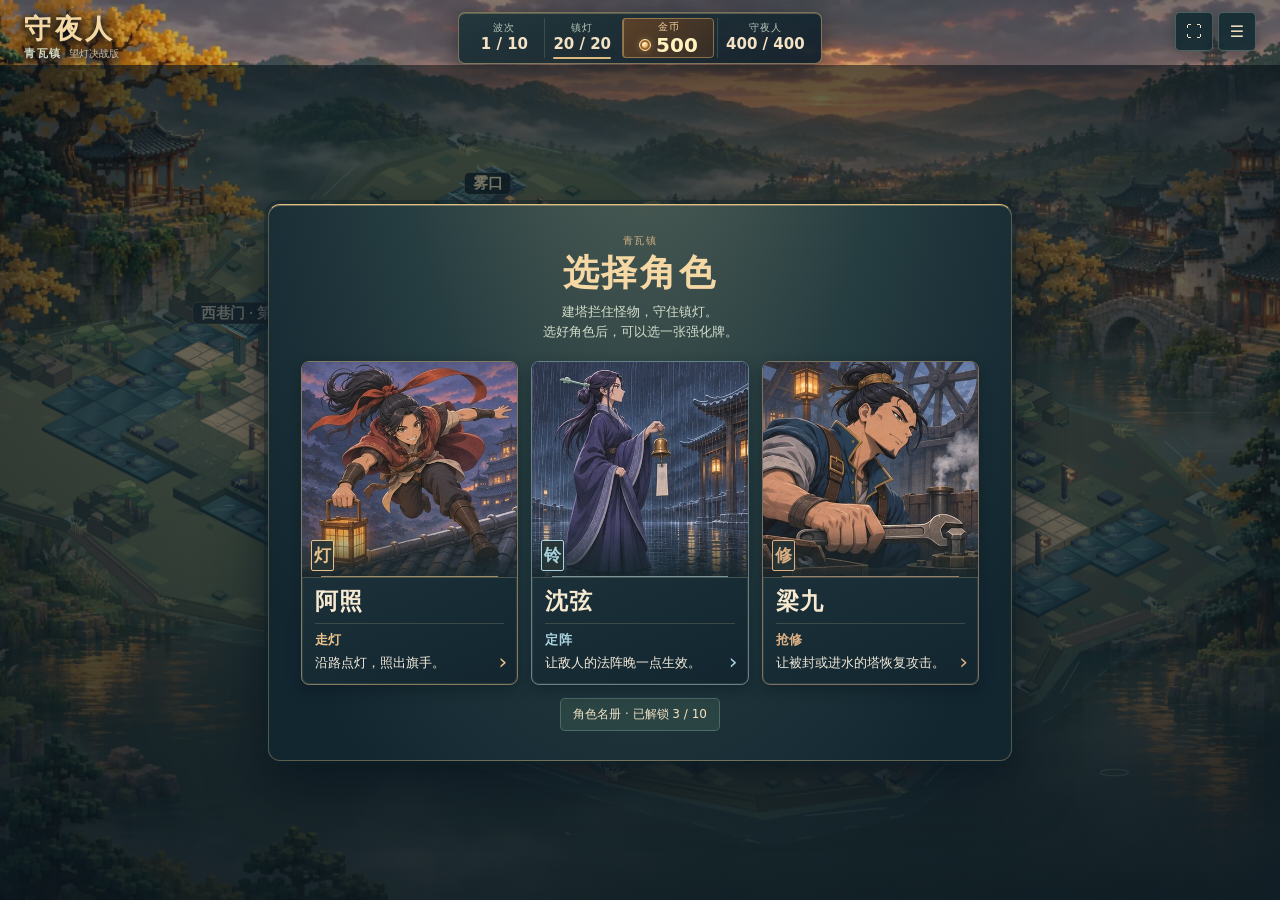
==== index.html @ 9efad3a4 "Deploy Nightwatch playtest" ====
<!doctype html>
<html lang="zh-CN">
<head>
<meta charset="utf-8"><meta name="viewport" content="width=device-width,initial-scale=1,viewport-fit=cover">
<meta name="theme-color" content="#142325"><title>守夜人 · 望灯决战版</title><link rel="icon" href="data:,">
  <script type="module" crossorigin src="./assets/index-DQEXg8jv.js"></script>
  <link rel="stylesheet" crossorigin href="./assets/index-DjN5eDvf.css">
</head>
<body>
<main>
<div class="layout">
  <div class="field">
    <div class="canvas-wrap">
      <canvas id="board" tabindex="0" aria-label="战场。点十字地基建塔，点塔升级，点道路调动守灯人。也可以用方向键选塔位，按回车打开。"></canvas>
      <div id="arena-frame" aria-hidden="true"></div>
    </div>
    <header class="hud">
      <div class="field-brand"><h1>守夜人</h1><div class="brand-line"><strong id="map-name">青瓦镇</strong><span id="build-version">望灯决战版</span></div></div>
      <section class="strip" aria-label="战斗状态">
        <div><span class="label">波次</span><strong id="wave">1 / 10</strong></div>
        <div class="lamp-gauge"><span class="label" title="怪物到达出口会损耗镇灯，镇灯熄灭就会失守。">镇灯</span><strong id="life"></strong></div>
        <div class="wallet"><span class="label">金币</span><span class="wallet-value"><i aria-hidden="true"></i><strong class="coin" id="gold"></strong></span></div>
        <div><span class="label" id="hero-name">守夜人</span><strong id="hero-hp"></strong></div>
      </section>
      <div class="playback">
        <button id="pause" type="button" aria-pressed="false" title="空格 · 暂停或继续">暂停</button>
        <button id="speed" type="button" aria-label="切换战斗速度">1×</button>
        <button id="fullscreen" type="button" aria-label="进入全屏" title="全屏">⛶</button>
        <button id="menu" type="button" popovertarget="game-menu" aria-label="游戏菜单" title="游戏菜单">☰</button>
      </div>
    </header>
    <div class="battle-notice">
      <div class="field-notices">
        <ul id="entrance-alert" aria-label="新入口及增援预告" hidden></ul>
        <div id="incoming" hidden></div>
        <p id="battle-aid-status" role="status" hidden></p>
      </div>
      <section id="boss-intent" aria-label="首领状态" hidden>
        <div class="boss-heading"><strong id="boss-name"></strong><span id="boss-hp"></span></div>
        <div class="boss-health-track"><progress id="boss-meter" max="100" value="100" aria-label="首领生命"></progress><span id="boss-gates" aria-hidden="true"></span></div>
        <strong id="boss-cast"></strong><progress id="boss-timer" max="100" value="100" aria-label="首领施法剩余时间" hidden></progress>
        <p id="boss-distance"></p><p id="boss-counter"></p><p id="boss-focus"></p><button id="boss-action" type="button" hidden></button>
      </section>
    </div>
    <section id="battle-incident" aria-labelledby="incident-title" hidden>
      <div class="incident-heading"><i id="incident-icon" aria-hidden="true"></i><strong id="incident-title" aria-live="polite"></strong><span id="incident-clock"></span></div>
      <progress id="incident-timer" max="100" value="100" aria-label="事件剩余时间"></progress>
      <p id="incident-note" aria-live="polite"></p>
      <div class="incident-actions" role="group" aria-label="事件选项">
        <button id="incident-primary" type="button"><strong></strong><small></small></button>
        <button id="incident-alternative" type="button" hidden><strong></strong><small></small></button>
        <button id="incident-third" type="button" hidden><strong></strong><small></small></button>
      </div>
    </section>
    <section id="field-support" aria-labelledby="field-support-title" hidden>
      <div class="incident-heading"><strong id="field-support-title">协防战令</strong><span id="support-clock"></span></div>
      <div class="incident-actions" id="support-choices" role="group" aria-label="调度协防援助"></div>
    </section>
    <section id="castle" aria-label="塔位指挥"></section>
    <div id="build-guide" class="guide-tip" hidden>
      <button type="button" data-action="guide-pad">点这里建塔</button><button type="button" class="guide-skip" data-action="skip-guide">跳过引导</button>
    </div>
    <button id="fixture-cue" type="button" data-action="fixture-cue" hidden></button>
    <p id="map-prompt" hidden></p><p id="chime" aria-live="polite" hidden></p>
    <div class="battle-dock" aria-label="战斗操作">
      <div class="dock-actions">
        <button id="zone" type="button" aria-label="切换战场视野" title="放大后可拖动地图">放大</button>
        <button id="brief-toggle" type="button" popovertarget="situation">战况</button>
        <button id="cancel-aim" type="button" hidden>取消</button>
      </div>
      <p id="radio" role="status" aria-live="polite"></p>
      <div class="dock-primary">
        <div id="starter"></div>
        <div class="command-bar" id="command-bar" hidden><div id="defense-pick" hidden></div><div id="battle-plan-choices" role="group" aria-label="本波战备"></div><button id="lane-brief" type="button" data-action="show-lane-pad" hidden></button><p id="opening-preview" hidden></p><button id="quick-order" type="button"></button></div>
        <div id="skill-guide" class="guide-tip" hidden>
          <p id="skill-guide-copy" role="status">点「提灯」，再点怪物脚下减速。</p><button type="button" class="guide-skip" data-action="skip-guide">跳过引导</button>
        </div>
        <div class="skills" id="skills" aria-label="主动技能"></div>
      </div>
    </div>
  </div>
  <aside id="phase-overlay" aria-labelledby="brief-title">
    <div class="phase-card">
      <p class="label" id="brief-label">出巡前</p>
      <h2 id="brief-title">选择角色</h2>
      <p id="phase-copy"></p>
      <p id="keeper-unlock" class="keeper-unlock" role="status" hidden></p>
      <section id="decisions"></section>
    </div>
  </aside>
</div>
<section id="situation" class="drawer" popover="auto" aria-labelledby="situation-title">
  <div class="drawer-heading"><h2 id="situation-title">战况</h2><button type="button" class="drawer-close" aria-label="关闭战况" popovertarget="situation" popovertargetaction="hide">×</button></div>
  <div class="situation-meta"><strong id="watch">一更</strong><span id="field-note"></span><span id="remaining"></span></div>
  <div id="wave-progress" hidden aria-label="本波出怪进度"><i></i></div>
  <section id="defense-board" aria-label="路线协防" hidden></section>
  <section id="map-mechanic" aria-label="地图机关提示" hidden><strong id="mechanic-title"></strong><span id="mechanic-detail"></span><button id="stone-order" type="button" hidden>守夜人净碑 <kbd>V</kbd></button></section>
  <section id="pressure" class="pressure" aria-label="阵眼" hidden>
    <div><strong id="pressure-title"></strong><small id="pressure-detail"></small><div class="pressure-meter" id="pressure-meter" hidden><i></i></div></div>
    <button id="rift-hero" type="button" title="F：派守夜人到阵眼"><span id="rift-order">守夜人破阵</span> <kbd>F</kbd></button>
    <button id="rift-focus" type="button" title="G：射程内的攻击塔集火阵眼">塔群集火 <kbd>G</kbd></button>
  </section>
  <section id="fixtures" aria-label="地图机关"></section>
  <div class="drawer-actions"><button id="hero-mode" type="button" aria-pressed="false">调动守夜人 <kbd>H</kbd></button><button id="retreat" type="button" title="J · 敌人离开镇灯附近后恢复生命">回镇灯 <kbd>J</kbd></button></div>
  <section class="war-plan" aria-label="守备计划">
    <div id="watch-steps" aria-label="五更进度"></div>
    <p id="brief-copy"></p><p id="map-brief" hidden></p><div id="forecast" aria-label="敌群构成"></div><p id="counter-note" hidden></p>
    <p id="opening-buff" hidden></p><p id="patrol" hidden></p><div id="patrol-options"></div><div id="keeper-plans"></div><div id="preparations"></div>
  </section>
  <details class="advisor-details"><summary>副官布防</summary><section id="advisor"></section></details>
</section>
<section id="game-menu" class="drawer" popover="auto" aria-labelledby="game-menu-title">
  <div class="drawer-heading"><h2 id="game-menu-title">守夜人</h2><button type="button" class="drawer-close" aria-label="关闭菜单" popovertarget="game-menu" popovertargetaction="hide">×</button></div>
  <div class="menu-actions">
    <button id="sound" type="button" aria-pressed="true">音效开</button><button id="help" type="button">操作手册</button><button id="report" type="button">守夜战报</button>
    <button type="button" data-action="roster">角色名册</button><button id="guide-menu" type="button" data-action="toggle-guide">跳过新手引导</button>
    <button id="retry" type="button">重开本波</button><button id="restart" type="button">重开整局</button>
  </div>
</section>
</main>
<dialog id="keeper-roster" aria-labelledby="keeper-roster-title">
  <form method="dialog"><button type="submit" class="drawer-close" aria-label="关闭名册">×</button></form>
  <h2 id="keeper-roster-title">角色名册</h2>
  <p id="keeper-progress"></p><button id="keeper-angle" type="button" aria-pressed="true">查看角色近照</button>
  <div id="keeper-list"></div>
</dialog>
<dialog id="opening-draw" aria-labelledby="draw-title">
  <div class="draw-shell">
    <canvas id="draw-particles" width="1" height="1" aria-hidden="true"></canvas>
    <h2 id="draw-title">选择开局强化</h2>
    <p id="draw-wallet" class="wallet-value" hidden><i aria-hidden="true"></i><span>金币</span><strong id="draw-gold"></strong></p>
    <p id="draw-copy"></p>
    <p id="draw-enrollment" class="keeper-unlock" role="status" hidden></p>
    <details id="draw-odds-details" hidden><summary>查看抽卡概率</summary><p id="draw-odds"></p></details>
    <div id="draw-stage">
      <div id="seal-stage">
        <button id="tear-pack" type="button" aria-label="向右拖动封条或点击拆开卡包">
          <canvas class="pack-canvas" width="568" height="328" aria-hidden="true"></canvas>
        </button>
      </div>
      <div class="draw-choices" id="draw-choices" hidden></div>
    </div>
    <div class="draw-actions">
      <button id="draw-open" class="primary" type="button">打开卡包</button>
      <button id="reward-guide-skip" class="guide-skip" type="button" hidden>跳过引导</button>
      <button id="draw-redraw" type="button" hidden>换一包</button>
      <button id="draw-skip" type="button">跳过强化</button>
      <label hidden><input id="draw-full-motion" type="checkbox">完整动画</label>
    </div>
  </div>
</dialog>
<dialog id="battle-report">
  <h2>守夜战报</h2>
  <div id="report-content"></div>
  <form method="dialog"><button class="primary">返回守备</button></form>
</dialog>
<dialog id="manual" aria-labelledby="manual-title">
  <h2 id="manual-title">怎么玩</h2>
  <p>建塔拦住怪物。怪物到达出口会损耗镇灯，镇灯熄灭就会失守。</p>
  <ol>
    <li>选一位守灯人，拆开卡包选一张强化。开局强化在本局生效，也可以跳过。</li>
    <li>点「布阵并开战」，用金币建好三座推荐塔并开始第 1 波。也可以点地图上的十字地基自己建塔，准备好再开战。</li>
    <li>塔楼会自动攻击。点已有塔可以升级，点道路可以调动守灯人。战斗中也可以点底部技能支援塔楼。</li>
  </ol>
  <details>
    <summary>键盘操作</summary>
    <p>按空格开战、暂停或继续。按 X 执行屏幕上的战斗指令。用 1、2 选战备，翻牌后用 1、2、3 选牌。</p>
    <p>Q 使用角色技能，W 提灯减速，E 召唤民兵，R 轰击一片区域。按 H 后点道路可调动守灯人，按 J 让角色回镇灯休整。放大后可拖动地图查看其他区域。</p>
  </details>
  <details>
    <summary>塔楼、机关和首领</summary>
    <ul>
      <li>箭楼和火铳炮楼能对空，符箓坛擅长对付重甲。点塔可以调整优先攻击的目标。三级塔可以选一种专精。更房可设置守卫集结点。点塔楼的「更多」可以出售或移塔。</li>
      <li>把箭楼和符箓坛建在一起可触发破甲箭，把炮楼和更房建在一起可触发火墙，炮楼搭配箭楼可触发穿云炮。</li>
      <li>每波默认有两枚灯令。在「战况」里使用灯令开机关。青瓦镇可用连灯照破照面傀的伪装，河湾可开闸改道或用排水轮退潮，槐祠可用净魂坛拆护魂碑或敲钟打断附近的首领。</li>
      <li>第 4、5 波在开战按钮上方点协防选项，地图会标出入口、路线和塔位。点「确认协防」后，第 5、6 波守住对应入口，第 7 波起可获得援助。机关旁出现短提示时，点提示即可使用。第 7 波起可在开战按钮上方选择自动战备。救侧路会拦一批地面怪。梦魇之主出现的波次也可以留招打断施法。槐祠第 15 波、青瓦镇第 15 和第 16 波可以预备角色侧防，侧门出现敌情时点指挥按钮或按 X。</li>
      <li>第 5 波起，阵眼会夺取镇灯、封住塔楼或召来援军。按 F 派守灯人过去，按 G 让射程内的塔集中攻击，也可以用灯火轰击。首领施法时，尽快集火，或先用提灯照住首领再施放能命中的角色技能。</li>
    </ul>
  </details>
  <form method="dialog"><button class="primary">返回守备</button></form>
</dialog>
</body>
</html>
---- assets/index-DjN5eDvf.css ----
*{box-sizing:border-box}:root{color-scheme:dark;--ink:#f3e3c4;--muted:#b8c8b8;--deep:#142528;--panel:#192e30;--line:#6176676b;--accent:#edc48a;--jade:#b6d4ad;--rose:#e98f7b;font-family:Microsoft YaHei,PingFang SC,system-ui,sans-serif;background:#142426;color:var(--ink)}body{margin:0;overflow:hidden;overscroll-behavior:none}main{--hud-pad:clamp(10px,2vw,24px);--safe-top:env(safe-area-inset-top,0px);--safe-bottom:env(safe-area-inset-bottom,0px);--safe-left:max(var(--hud-pad),env(safe-area-inset-left,0px));--safe-right:max(var(--hud-pad),env(safe-area-inset-right,0px));--hud-top:calc(var(--safe-top) + 12px);--dock-bottom:calc(var(--safe-bottom) + 12px);--camera-top:calc(var(--safe-top) + 102px);--camera-bottom:calc(var(--safe-bottom) + 109px);position:relative;height:100vh;height:100dvh;overflow:hidden;background:#14262e}h1,h2,h3,p{margin:0}h2{font-size:23px;line-height:1.2}h3{font-size:14px;line-height:1.2}.layout,.field,.canvas-wrap,#board{position:absolute;inset:0}#board{display:block;width:100%;height:100%;touch-action:none;cursor:crosshair}.layout[data-zoom]:not([data-aiming]) #board{cursor:grab}#arena-frame{position:absolute;inset:var(--camera-top) var(--safe-right) var(--camera-bottom) var(--safe-left);pointer-events:none}.hud{position:absolute;inset:var(--hud-top) var(--safe-right) auto var(--safe-left);z-index:3;display:grid;grid-template-columns:1fr auto 1fr;gap:14px;align-items:start;pointer-events:none}.field-brand{justify-self:start;align-self:center;text-shadow:0 2px 8px #080d14}.field-brand h1{font:700 27px/1 SimSun,serif;letter-spacing:.13em;color:#f5d8a4}.brand-line{display:flex;flex-wrap:wrap;align-items:baseline;gap:2px 7px;margin-top:3px}.field-brand{filter:drop-shadow(0 1px 4px #0b1724dd)}#map-name{display:block;color:#d4dbc6;font-size:11px;letter-spacing:.14em}#build-version{color:#cfbd9d;font-size:10px;white-space:nowrap}.strip{display:flex;padding:5px 8px;gap:3px;border:1px solid #c6ad7790;border-radius:7px;background:linear-gradient(165deg,#20363aee,#101f2cf0);box-shadow:0 5px 22px #09141780,inset 0 1px #d1bd7958}.lamp-gauge{position:relative}.lamp-gauge:after{content:"";position:absolute;inset:auto 11% -1px;height:2px;border-radius:2px;background:linear-gradient(90deg,#dbb97f 0 var(--wick,0%),#263c43 var(--wick,0%) 100%)}.lamp-gauge:has([data-low]):after{background:linear-gradient(90deg,#ec8b75 0 var(--wick,0%),#432d39 var(--wick,0%) 100%)}.strip>div{min-width:74px;text-align:center;padding:3px 8px}.strip>div+div{border-left:1px solid #6176676b}.strip strong{display:block;font-size:15px;font-variant-numeric:tabular-nums;white-space:nowrap}.coin{color:#f5cc88}.strip>.wallet{min-width:92px;border-radius:4px;border-left-color:#e3b96d75;background:linear-gradient(135deg,#5b4129,#352d26);box-shadow:inset 0 0 0 1px #f0c47d6d;padding:2px 8px}.wallet .label{color:#f4d59f;letter-spacing:.08em}.wallet-value{display:inline-flex;align-items:center;justify-content:center;gap:5px;color:#ffe1a0;font-variant-numeric:tabular-nums}.wallet-value>i{flex:none;display:block;width:12px;height:12px;border-radius:50%;border:1px solid #ffe8a3;background:radial-gradient(circle at 36% 34%,#ffebb9 0 18%,#d69b4a 52%,#9c5e2d);box-shadow:inset 0 0 0 2px #9b602b,0 0 7px #ffc7724f}.strip .wallet strong{font-size:20px;line-height:1.1;color:#fff2bd;letter-spacing:.01em}.label{display:block;color:var(--muted);font-size:10px;letter-spacing:.12em}.playback{display:flex;justify-self:end;gap:5px;pointer-events:auto}.playback button{min-width:38px;min-height:39px;background:#162c33ec;box-shadow:0 4px 14px #030b104a}#fullscreen,#menu{font-size:16px;line-height:1}.battle-notice{position:absolute;z-index:2;inset:var(--notice-top,calc(var(--hud-top) + 60px)) var(--safe-right) auto var(--safe-left);display:flex;flex-direction:row-reverse;justify-content:space-between;gap:9px;align-items:start;pointer-events:none}.field-notices{display:grid;justify-items:end;gap:5px;max-width:min(560px,60%)}#entrance-alert{list-style:none;display:grid;gap:3px;padding:0;margin:0;color:#ffedbd;text-align:right}#entrance-alert li{display:flex;align-items:center;gap:6px;max-width:100%;width:fit-content;justify-self:end;padding:4px 7px;border:1px solid #dfae7596;border-left:3px solid #ffcf87;border-radius:4px;background:#4c372ced;font:700 11px/1.3 system-ui;box-shadow:0 4px 12px #140e1c70}#entrance-alert li>span,#entrance-alert li>b{flex:none;white-space:nowrap}#entrance-alert li>span{color:#f1bc7b}#entrance-alert li>b{padding:2px 4px;border-radius:3px;background:#ffd697;color:#332018;font-variant-numeric:tabular-nums}#entrance-alert li[data-type=summon]{border-left-color:#f2a1aa;background:#4a303fec;color:#ffdae2}#entrance-alert li[data-type=summon]>span{color:#f3adb5}#entrance-alert li[data-type=summon]>b{color:#371e2c;background:#f7b9c6}#entrance-alert li[data-type=flag]{border-left-color:#a7dcd6;background:#233f47ed;color:#e2f5e9}#entrance-alert li[data-type=flag]>span{color:#a5d8cc}#entrance-alert li[data-type=flag]>b{background:#c2e8dc;color:#213738}#incoming{display:flex;align-items:center;gap:5px 10px;max-width:100%;padding:6px 9px;border:1px solid var(--line);border-radius:6px;background:#172c33e8;color:#e8ddc8;font-size:11px;text-shadow:0 1px 2px #0e1c22}#incoming>strong{white-space:nowrap;color:#f0ce93}#incoming.imminent{background:linear-gradient(90deg,#59432e,#303735)}:is(#battle-incident,#field-support){position:absolute;z-index:3;right:var(--safe-right);bottom:calc(var(--dock-bottom) + 60px);width:min(340px,calc(100% - var(--safe-left) - var(--safe-right)));pointer-events:auto;padding:8px 10px;border:1px solid #dbc49960;border-left:3px solid var(--incident-tint);border-radius:5px;background:linear-gradient(135deg,#292a34fa,#172c33fa);box-shadow:0 5px 18px #060e16aa;color:#fff3d9}#field-support{--incident-tint:var(--support-tint,#eac697);border-left-color:var(--incident-tint)}#field-support .incident-heading{grid-template-columns:1fr auto;margin-bottom:6px}#support-clock{font:700 12px system-ui;font-variant-numeric:tabular-nums}#field-support[data-urgent] #support-clock{color:#ffc6a5}#support-choices [data-id=field]:not(:disabled){background:#334842;border-color:#e2b982a6}.incident-heading{display:grid;grid-template-columns:auto 1fr auto;align-items:center;gap:7px;font-size:14px;color:var(--incident-tint)}#incident-icon{display:grid;place-items:center;width:24px;height:24px;border:1px solid currentColor;border-radius:4px;font:700 15px SimSun,serif;background:#0f1e2a}#battle-incident[data-state=urgent]{box-shadow:0 0 18px color-mix(in srgb,var(--incident-tint) 32%,transparent),0 5px 18px #060e16aa}#battle-incident[data-state=yield] #incident-clock{color:#f6e0c2}#battle-incident:is([data-state=resolved],[data-state=missed]){background:linear-gradient(135deg,#243b38,#132731);box-shadow:0 5px 18px #060e16aa,0 0 16px #a2e6b830}#battle-incident[data-state=missed]{background:linear-gradient(135deg,#4a312e,#20252b);box-shadow:0 5px 18px #060e16aa,0 0 14px #f5a98832}#battle-incident:is([data-state=resolved],[data-state=missed]) #incident-note{margin:6px 0 2px}@media(prefers-reduced-motion:no-preference){:is(#battle-incident,#field-support):not([hidden]){animation:incident-enter .22s ease-out}}@keyframes incident-enter{0%{opacity:0;transform:translateY(6px)}to{opacity:1;transform:none}}#incident-clock{font:700 11px system-ui;font-variant-numeric:tabular-nums;white-space:nowrap}#incident-timer{display:block;width:100%;height:3px;appearance:none;border:0;background:#485256;margin:5px 0}#incident-timer::-webkit-progress-bar{background:#485256}#incident-timer::-webkit-progress-value{background:var(--incident-tint)}#incident-timer::-moz-progress-bar{background:var(--incident-tint)}#incident-note{font-size:11px;line-height:1.36;margin-bottom:6px}.incident-actions{display:grid;grid-template-columns:repeat(var(--incident-choices,2),minmax(0,1fr));gap:5px}.incident-actions button{min-width:0;padding:5px 6px;min-height:40px;text-align:left;font-size:11px;border-color:#cfb78595;background:#253e44;color:#ffedc8}.incident-actions strong,.incident-actions small{display:block;line-height:1.26}.incident-actions small{margin-top:3px;color:#cee0da;font-size:10px}.incident-actions button:disabled{opacity:.6}@media(pointer:coarse){.incident-actions button{min-height:43px}}#map-prompt,#chime{position:absolute;pointer-events:none;z-index:4}#life[data-low]{color:#ff9d85}.arrival-lanes{display:flex;gap:4px 12px;flex-wrap:wrap}.arrival-lanes b{margin-right:2px;color:var(--lane-tint,#b8d3ae)}.layout[data-map=river] #map-name{color:#aee0de}.layout[data-map=shrine] #map-name{color:#f0bb9b}.layout[data-map=frost] #map-name{color:#c0e6f8}.layout[data-map=forge] #map-name{color:#f4b588}#boss-intent{--boss-tint:#ecab97;pointer-events:none;width:min(278px,100%);padding:7px 9px;border:1px solid #b58d7988;border-left:3px solid var(--boss-tint);border-radius:5px;background:linear-gradient(118deg,#30242aef,#202831ef);box-shadow:0 5px 15px #0a10196e;color:#fff2d7}.boss-heading{display:flex;justify-content:space-between;gap:4px;align-items:center;font-size:12px}#boss-hp{font-size:10px;color:#edd4c4;font-variant-numeric:tabular-nums}#boss-meter,#boss-timer{display:block;appearance:none;width:100%;height:4px;margin:4px 0 5px;border:0;border-radius:5px;overflow:hidden;background:#57404b}#boss-timer{height:3px;margin:3px 0 4px;background:#2e2734}#boss-timer::-webkit-progress-bar{background:#2e2734}#boss-timer::-webkit-progress-value{background:var(--boss-tint)}#boss-timer::-moz-progress-bar{background:var(--boss-tint)}.boss-health-track{position:relative}#boss-gates{position:absolute;inset:0;pointer-events:none}#boss-gates i{position:absolute;top:0;height:4px;width:2px;background:#f4dfb9d1;box-shadow:0 0 3px #201627}#boss-meter::-webkit-progress-bar{background:#57404b}#boss-meter::-webkit-progress-value{background:linear-gradient(90deg,#b47678,var(--boss-tint))}#boss-meter::-moz-progress-bar{background:var(--boss-tint)}#boss-cast{display:block;color:var(--boss-tint);font-size:11px}#boss-counter{font-size:11px;color:#f0dfca;line-height:1.38}#boss-distance{color:#ffbc9e;font-size:11px;font-weight:700}#boss-focus{color:#ffdba4;font-size:11px}#boss-cast:empty,#boss-counter:empty,#boss-distance:empty,#boss-focus:empty{display:none}#boss-intent[data-near-exit]{border-left-color:#ffb184}#boss-action{pointer-events:auto;width:100%;min-height:34px;margin-top:5px;padding:4px;border-color:#a883a6;background:#513c54;color:#fff2dc;font-size:11px}#boss-action:hover,#boss-action:focus-visible{border-color:#edc7ed;background:#68476b}#boss-intent[data-state=casting]{box-shadow:0 0 19px #ec8d9057}#map-brief{border-left:2px solid #638f7b;padding:5px 6px;background:#5076601f;color:#304b42;font-size:11px}#map-mechanic{display:grid;grid-template-columns:auto minmax(0,1fr) auto;gap:6px;align-items:center;padding:6px 9px;border-block:1px solid #d5a77860;background:#47372e;color:#f4ddae;font-size:11px}#map-mechanic[data-map=river]{background:#203e48;color:#bae6ef}#map-mechanic[data-map=shrine]{background:#343249;color:#d8caf6}#map-mechanic strong{font-size:12px;white-space:nowrap}.battle-dock{position:absolute;z-index:3;inset:auto var(--safe-right) var(--dock-bottom) var(--safe-left);display:grid;grid-template-columns:minmax(0,1fr) auto minmax(0,1fr);align-items:end;gap:9px;pointer-events:none}.dock-primary,.dock-actions{display:flex;justify-content:center;align-items:end;gap:6px}.dock-primary{grid-area:1/2;position:relative}.guide-tip{display:flex;align-items:center;justify-content:space-between;gap:8px;padding:3px 6px 3px 9px;background:#162e34f7;color:#ffe3a9;border:1px solid #d4b37c;border-radius:6px;box-shadow:0 5px 16px #071721ad;font-size:12px;line-height:1.35}.guide-tip p{margin:0}.guide-tip button,.draw-actions .guide-skip{min-height:36px;padding:3px 6px;white-space:nowrap}.guide-skip{font-size:11px;background:#263c3d;color:#dfe7d6}#build-guide{position:absolute;z-index:4;left:clamp(91px,var(--guide-x),calc(100% - 91px));transform:translate(-50%,calc(-100% - 10px))}#build-guide:after{content:"";position:absolute;top:100%;left:calc(50% + var(--guide-x) - clamp(91px,var(--guide-x),calc(100vw - 91px)));border:7px solid transparent;border-bottom:0;border-top-color:#d4b37c;transform:translate(-50%);pointer-events:none}#build-guide [data-action=guide-pad]{color:#283131;background:#f4d399;font-weight:700}#fixture-cue{position:absolute;z-index:4;left:clamp(96px,var(--cue-x),calc(100% - 96px));transform:translate(-50%,calc(-100% - 9px));max-width:190px;min-height:34px;padding:4px 10px;white-space:nowrap;color:#302a21;background:#f3d69c;border-color:#fff0c6;box-shadow:0 3px #785f45,0 5px 14px #101c28be;font-weight:760;font-size:12px}#fixture-cue:is([data-anchor=sluice],[data-anchor=pump]){color:#143638;background:#a8ddce;border-color:#e1ffe8}#fixture-cue:after{content:"";position:absolute;top:100%;left:calc(50% + var(--cue-x) - clamp(96px,var(--cue-x),calc(100vw - 96px)));border:7px solid transparent;border-bottom:0;border-top-color:inherit;transform:translate(-50%);pointer-events:none}@media(pointer:coarse){#fixture-cue{min-height:43px}}#skill-guide{position:absolute;inset:auto 0 calc(100% + 7px);pointer-events:auto}#skill-guide .guide-skip{width:auto;flex:none}.tower-guide{box-shadow:none}[data-guide-target]{outline:2px solid #ffd891;outline-offset:2px}#draw-choices[data-guide-target]{outline-offset:5px;border-radius:6px}@media(pointer:coarse){.guide-tip button{min-height:42px}}@media(max-width:760px){#skill-guide{position:static;width:100%}}.dock-actions{grid-area:1/3;justify-self:end}.dock-primary button,.dock-actions button{pointer-events:auto}#quick-order,#starter button{min-height:49px;padding:7px 15px;font-weight:750;white-space:nowrap;background:linear-gradient(#efd39d,#d9b276);color:#33271b;border-color:#ecd4a4;box-shadow:0 3px #775638,0 5px 14px #071421a6}#quick-order.primary:hover:not(:disabled){background:#f5d49e;border-color:#ffebc2}#quick-order[data-urgent]{background:#ffbc89;color:#481f17;border-color:#ffe0b3;box-shadow:0 4px #a75c38,0 9px 22px #030e19bc}#starter:empty,#preparations:empty{display:none}#starter button{background:#244442;color:#f2ddad;border-color:#9aaf91;box-shadow:0 4px #132a2d,0 9px 22px #030e19bc}#starter small{font-size:10px}#side-prep{display:grid;grid-template-columns:repeat(2,minmax(0,1fr));gap:5px;width:min(308px,calc(100vw - 20px))}#side-prep button{white-space:normal;text-align:left;min-height:52px;padding:5px 8px;background:#172f36ed;border-color:#53736f}#side-prep button[aria-pressed=true]{background:#294944;border-color:#e1c689}#side-prep strong,#side-prep small{display:block}#side-prep small{line-height:1.3;color:#d2ddcc;margin-top:2px}.layout[data-phase=planning]:has(#side-prep) #quick-order{width:100%}#battle-plan-choices{display:grid;grid-template-columns:repeat(2,minmax(0,1fr));gap:6px;margin:0 0 7px;width:min(320px,calc(100vw - 20px));text-align:left}#battle-plan-choices:empty{display:none}#defense-pick{width:min(432px,calc(100vw - 18px));padding:7px;margin-bottom:5px;color:#f4deae;background:#172f36ef;border:1px solid #8b896a;border-radius:6px;font-size:12px}#defense-pick-copy span{margin-left:4px;color:#bed1c5;font-size:10px}.defense-when{color:#d4e0d4;font-size:11px;margin:3px 0 6px}.defense-options{display:grid;grid-template-columns:repeat(2,minmax(0,1fr));gap:5px}.defense-options button{min-height:52px;min-width:0;padding:4px 6px;white-space:normal;text-align:left;background:#26423f;border-color:#879781}.defense-options strong,.defense-options small{display:block;line-height:1.32}.defense-options small{color:#d8e4d4;font-size:10px;margin-top:2px}#command-bar:has(#defense-pick:not([hidden])) #quick-order{width:100%}.defense-options button[aria-pressed=true]{background:#385754;border-color:#ffe0a1;box-shadow:inset 0 0 0 1px #ffe0a17a}.defense-actions{display:flex;align-items:center;flex-wrap:wrap;gap:5px;margin-top:5px}.defense-actions button{flex:1 0 auto;min-height:33px;padding:3px 7px;font-size:11px;white-space:nowrap}.defense-actions button[data-action=defense]{color:#13262a;background:#edd399;border-color:#eddaa9}.defense-actions button[data-action=defense-pad],#defense-pick>button[data-action=defense-pad]{color:var(--route-ink);border-color:var(--route-ink);min-height:33px;margin:3px 3px 0 0}@media(max-width:760px){.dock-primary #defense-pick button[data-action=defense-pad],.dock-primary #defense-pick .defense-actions button{width:auto;min-height:42px}}#lane-brief,#opening-preview{margin:0 0 5px;padding:3px 7px;color:#e4edca;background:#163338e6;border-left:2px solid #a0d1bd;border-radius:3px;font-size:11px;line-height:1.4}#lane-brief{display:block;width:100%;min-height:34px;text-align:left;font-weight:600;border-top-color:#426362;border-right-color:#426362;border-bottom-color:#426362}#lane-brief:disabled{opacity:.8}#battle-aid-status{margin:2px 0 0;padding:4px 8px;border:1px solid #8cc1a5a3;border-radius:4px;background:#132e32f2;color:#dbf2d8;font-size:11px;font-weight:700;justify-self:end}#battle-plan-choices button{padding:6px 9px;min-height:47px;white-space:normal;text-align:left;color:#f1e7cf;background:#172f36ed;border-color:#53736f}#battle-plan-choices button[aria-pressed=true]{background:#274843;border-color:#d4c28c;box-shadow:inset 0 0 0 1px #bfb17b45}#battle-plan-choices button:disabled{opacity:.55}#battle-plan-choices strong,#battle-plan-choices small{display:block}#battle-plan-choices small{font-size:10px;line-height:1.28;margin-top:2px;color:#d2ddcc}.layout[data-phase=planning] #command-bar:has(#battle-plan-choices:not(:empty)) #quick-order{width:100%}.dock-actions button{min-height:42px;min-width:53px;background:#152c32ec}#brief-toggle[data-threat]{border-color:#f1b580;color:#ffe2ad;box-shadow:0 0 13px #ad724f9c}#cancel-aim{background:#523b30;border-color:#d6a475}.tower-head h3{flex:1}.tower-head [data-action=tower-more]{font-size:11px}.layout[data-aiming] #castle{display:none}#map-mechanic span{line-height:1.35}#map-mechanic button{min-height:33px}#boss-intent[data-state=ward] #boss-meter::-webkit-progress-value{background:linear-gradient(90deg,#648683,#b3dcca)}#opening-buff{padding:5px 7px;background:#bb955c23;border-left:2px solid #a18552;color:#f5dba4;font-size:11px}#fixtures{display:grid;grid-template-columns:auto repeat(3,minmax(0,1fr));gap:4px;padding:5px 7px;border-bottom:1px solid var(--line)}#fixtures:empty,#patrol-options:empty{display:none}.pressure{display:grid;grid-template-columns:minmax(0,1fr) auto auto;align-items:center;gap:6px;padding:7px 8px;border-top:1px solid #8e7962;background:#233d3c}.pressure[data-state=active]{background:linear-gradient(90deg,#593c42,#393437);border-top-color:#ca8b7e}.pressure strong,.pressure small{display:block}.pressure strong{font-size:13px;color:#ffe0a8}.pressure small{font-size:11px;color:#e6cbb5;line-height:1.32;margin-top:2px}.pressure-meter{height:3px;margin-top:4px;background:#382d33;border-radius:3px;overflow:hidden}.pressure-meter i{display:block;width:var(--rift-hp);height:100%;background:#e5ab7b}.report-rifts{display:block;color:var(--jade);font-size:10px}.fixture-count{display:grid;place-content:center;padding:0 6px;color:var(--muted);font-size:11px;text-align:center}.fixture-count b{color:var(--accent);font-size:15px}#fixtures button{display:grid;align-content:center;gap:1px;min-height:41px;padding:3px 2px}#fixtures button small{color:#bed3c1;font-size:10px}.objective-choices{display:grid;grid-auto-columns:minmax(0,1fr);grid-auto-flow:column;gap:4px;margin-top:5px}.objective-choices button{font-size:11px;padding:4px 2px}.objective-choices button:hover,.objective-choices button[aria-pressed=true]{background:#425648;color:#fff2cf;border-color:#425648}#map-prompt{bottom:var(--camera-bottom);left:50%;transform:translate(-50%);width:max-content;max-width:90%;background:#172c33ef;padding:5px 10px;border:1px solid #9c85596e;border-radius:6px;color:#ffdea1;font-size:12px;text-align:center}#map-prompt[data-opening]{background:#162b34ee;color:#ffdfa6;border-color:#ccb18580;box-shadow:0 4px 18px #0d1825ba}#chime{top:25%;left:50%;transform:translate(-50%);padding:7px 15px;color:#f7ddaf;font:700 clamp(17px,3vw,29px) SimSun,serif;text-shadow:0 2px 8px #12272b;background:#192b31c9;border:1px solid #c9ae6999;white-space:nowrap}#phase-overlay{position:absolute;z-index:4;inset:calc(var(--hud-top) + 53px) 0 0;display:grid;place-items:center;padding:15px;background:radial-gradient(ellipse at 50% 52%,#101c22b3,#0c18225c 74%,transparent)}.phase-card{width:min(595px,100%);max-height:100%;overflow:auto;padding:clamp(16px,4vw,30px);border:1px solid #d1ac735d;border-top-color:#e1bd7e;border-radius:9px;background:linear-gradient(146deg,#1d363bfa,#112431fa);color:#f6e4bf;box-shadow:0 1px #daca9740 inset,0 16px 70px #081115bf;text-align:center}.phase-card .label{color:#d5b486;margin-bottom:6px}.phase-card h2{color:#f5d8a4;font:700 clamp(24px,4vw,36px)/1.1 SimSun,serif;letter-spacing:.07em}#phase-copy{max-width:29em;margin:9px auto 16px;font-size:13px;line-height:1.55;color:#d3decb}[data-phase=squad] #phase-copy{white-space:pre-line}#decisions{display:grid;gap:8px}[data-phase=squad] #phase-overlay{background:radial-gradient(ellipse at 50% 54%,#101c2245,#08131aaf),linear-gradient(0deg,#07182163,transparent 60%)}[data-phase=squad] .phase-card{width:min(744px,100%);padding:clamp(14px,3.5vw,29px);border-radius:12px;background:radial-gradient(ellipse at 50% -35%,#566459,#253c40 49%,#122630 89%);box-shadow:0 0 0 4px #0d212967,0 20px 58px #07121ccd,inset 0 1px #efd79c5e}.squad-choices{display:grid;grid-template-columns:repeat(3,minmax(0,1fr));gap:clamp(7px,1.4vw,13px);padding:3px}.squad-choice,.draw-shell{--squad-ink:#dfbe88}.squad-choice[data-id=archers],#opening-draw[data-squad=archers] .draw-shell{--squad-ink:#b3dbe0}.squad-choice[data-id=runes],#opening-draw[data-squad=runes] .draw-shell{--squad-ink:#bee2a6}.squad-choice[data-id=mixed],#opening-draw[data-squad=mixed] .draw-shell{--squad-ink:#f6c18b}.squad-choice{display:grid;grid-template-rows:auto 1fr;position:relative;overflow:hidden;text-align:left;padding:0;border:1px solid color-mix(in srgb,var(--squad-ink) 48%,#26363c);border-radius:8px;background:linear-gradient(156deg,#233b43,#132630);color:#f7ead1;box-shadow:inset 0 0 0 1px #c9cc951e,0 5px 14px #07141b67;transition:transform .24s cubic-bezier(.2,.75,.24,1),border-color .24s,box-shadow .24s}.squad-choice:is(:hover,:focus-visible){transform:translateY(-3px);background:linear-gradient(156deg,#304c50,#172d38);border-color:var(--squad-ink);box-shadow:0 8px 18px #0a161e9a,0 0 15px color-mix(in srgb,var(--squad-ink) 30%,transparent)}.squad-choice:active:not(:disabled){transform:translateY(0) scale(.985)}.squad-art{display:block;position:relative;overflow:hidden;aspect-ratio:2.14;border-bottom:1px solid #d9cd913d}.squad-art img{display:block;width:100%;height:100%;object-fit:cover;object-position:50% 56%;transition:transform .4s cubic-bezier(.2,.75,.24,1)}.squad-choice:is(:hover,:focus-visible) img{transform:scale(1.07)}.squad-art b{position:absolute;bottom:6px;left:9px;display:grid;place-items:center;width:28px;height:29px;border-radius:4px;color:var(--squad-ink);border:1px solid currentColor;background:#142731e8;font:700 17px SimSun,serif}.squad-info{display:grid;gap:5px;align-content:start;padding:10px 13px 12px}.squad-info strong{font:700 clamp(17px,2.6vw,23px)/1.2 SimSun,serif;letter-spacing:.04em}.squad-role{font-size:11px;color:var(--squad-ink)}.squad-perks{display:grid;gap:3px;margin-top:3px;padding-top:7px;border-top:1px solid #e0d5a62e;color:#e7e7d6;font-size:12px}.squad-arrow{position:absolute;bottom:11px;right:10px;color:var(--squad-ink);font:22px/1 system-ui}.keeper-art{aspect-ratio:.94;background:#172b36}.keeper-art:after{content:"";position:absolute;inset:0;background:linear-gradient(0deg,#142834ee,transparent 31%);pointer-events:none}.keeper-art b{z-index:1}.keeper-slice{display:block;position:absolute;inset:0 0 auto;width:100%;aspect-ratio:1;overflow:hidden;transition:transform .36s ease-out;transform-origin:50% 30%}.keeper-atlas{position:absolute;left:calc(var(--col)*-100%);top:calc(var(--row)*-100%);width:500%;height:200%;background:var(--keepers-ink) 0 0/100% 100% no-repeat}.keeper-card .keeper-art b{width:23px;height:31px;border-radius:2px;background:#263435ed}.keeper-plans{margin:8px 0;padding:8px 9px;border:1px solid #8d92744c;background:#162a31}.keeper-plans summary{color:#e3cda0;font-size:13px;cursor:pointer}.keeper-plans p{margin:6px 0;font-size:12px}.keeper-plans .objective-choices{display:grid;grid-template-columns:1fr 1fr;gap:5px}.keeper-plans button{display:grid;text-align:left;white-space:normal;gap:3px}.keeper-plans small{font-size:11px;line-height:1.35}.keeper-atlas[data-portrait=action]{background-image:var(--keepers-action)}#keeper-angle{display:block;margin:1px 0 13px;padding:5px 10px;border-radius:3px;color:#f6e3b8}#forecast [data-threat=air]{color:#b9def6;border-color:#7bb1d184}#forecast [data-threat=armor]{color:#efd1a2;border-color:#c69f6e84}#forecast [data-threat=boss]{color:#f2b1ba;border-color:#d38c9d84}.tower-neighbor{font-size:11px;margin:4px 0 9px;color:#c5d5c4}button.keeper-card:is(:hover,:focus-visible) .keeper-slice{transform:translateY(-1.2%) scale(1.055)}.keeper-art:before{content:"";position:absolute;inset:auto 9% 0;height:1px;z-index:2;background:var(--squad-ink);opacity:.65;box-shadow:none}.keeper-card .keeper-art:after{background:linear-gradient(0deg,#14252be1,transparent 24%)}@media(prefers-reduced-motion:no-preference){.squad-choices .keeper-card{animation:keeper-enter .38s ease-out both}.squad-choices .keeper-card:nth-child(2){animation-delay:.07s}.squad-choices .keeper-card:nth-child(3){animation-delay:.13s}}@keyframes keeper-enter{0%{opacity:.22;translate:0 8px}to{opacity:1;translate:0 0}}.keeper-card .keeper-build{display:block;padding:5px 6px;margin-top:3px;border-left:2px solid color-mix(in srgb,var(--squad-ink),transparent 44%);background:#12242e8c;color:#dce7e2;font-size:11px}.keeper-quick{display:grid;gap:3px;font-size:13px;color:#f3ebda}.keeper-quick em{letter-spacing:.025em}.squad-choices .squad-perks{padding-top:6px}.keeper-card .squad-perks{line-height:1.5;padding-right:5px}.keeper-card .squad-perks em{color:var(--squad-ink);font-weight:700;font-style:normal}.keeper-ledger{justify-self:center;padding:6px 12px;margin-top:2px;font-size:12px}.keeper-unlock{border:1px solid #c5a97488;border-radius:5px;color:#ffe1a2;padding:7px;margin-bottom:9px}#keeper-roster{position:relative;width:min(1020px,calc(100% - 24px));max-width:none;max-height:calc(100dvh - 24px);margin:auto;overflow:auto;padding:20px;border:1px solid #b89863;border-radius:12px;background:#172e38;color:#f4e3c2;box-shadow:0 20px 72px #061319b0}#keeper-roster::backdrop{background:#08131ac7}#keeper-roster form{position:absolute;right:12px;top:12px}#keeper-progress{margin:6px 0 13px;color:#d8c4a1;font-size:13px}#keeper-list{display:grid;gap:9px;grid-template-columns:repeat(5,minmax(0,1fr))}#keeper-list .squad-choice{min-width:0;grid-template:auto 1fr / 1fr}#keeper-list .keeper-art{height:auto;aspect-ratio:1.18}#keeper-list .keeper-art:has([data-portrait=action]),.squad-choices .keeper-art:has([data-portrait=action]){aspect-ratio:1}@media(max-width:620px)and (max-height:690px){.squad-choices .keeper-art:has([data-portrait=action]){aspect-ratio:1.58}}#keeper-list .keeper-card[data-locked] .keeper-slice{filter:saturate(.78) brightness(.85)}@media(max-width:820px){#keeper-list{grid-template-columns:repeat(3,minmax(0,1fr))}}@media(max-width:560px){#keeper-list{grid-template-columns:repeat(2,minmax(0,1fr))}}.river-council{display:grid;gap:6px;margin:4px 0;color:#efd4a1}.river-council>div{display:grid;gap:5px;grid-template-columns:1fr 1fr}.river-council .choice{padding:8px;text-align:left;border-color:#bea17078}.river-council small{display:block;font-size:11px;line-height:1.4}#defense-board{margin:8px 0;border:1px solid #a98e5b72;border-radius:6px;padding:6px 8px;background:#332e2461}#watch-steps{display:grid;grid-template-columns:repeat(5,1fr);gap:4px;margin-bottom:8px}#watch-steps span{border-bottom:2px solid #415963;text-align:center;color:#acc1bc;font-size:11px;padding:3px}#watch-steps [data-done]{border-color:#80aa91;color:#c2ddbd}#watch-steps [aria-current=step]{border-color:#ebbb80;color:#ffe4b4}@media(max-width:550px){[data-phase=squad] #phase-overlay{padding:9px}.squad-choices{grid-template-columns:1fr}.squad-choice{grid-template:1fr / minmax(72px,29%) minmax(0,1fr);min-height:82px}.squad-art{height:100%;aspect-ratio:auto;border:0;border-right:1px solid #d9cd913d}.keeper-art{min-height:92px}.squad-choices .keeper-art:has([data-portrait=action]){width:100%;aspect-ratio:auto;container-type:size}.squad-choices .keeper-slice{inset:50% auto auto 50%;width:max(100cqw,100cqh);translate:-50% -50%}.squad-art img{position:absolute;inset:0}.squad-art b{width:22px;height:23px;left:5px;bottom:5px;font-size:14px}.squad-info{padding:7px 19px 8px 10px;gap:2px}.squad-perks{padding-top:4px;font-size:11px;gap:0}.squad-arrow{bottom:50%;right:7px;transform:translateY(50%)}}@media(max-width:550px)and (max-height:690px){.squad-choices .squad-info{padding-block:5px;gap:1px}.squad-choices .squad-perks{margin-top:1px;padding-top:3px}.squad-choices .keeper-quick{gap:0}}@media(max-height:490px)and (orientation:landscape)and (min-width:551px){[data-phase=squad] #phase-overlay{padding:8px}[data-phase=squad] .phase-card{padding:10px 15px}[data-phase=squad] #phase-copy{margin:5px 0 6px}.squad-art{aspect-ratio:3.16}.keeper-art{aspect-ratio:2.3}.squad-info{padding-block:7px 9px}}@media(prefers-reduced-motion:reduce){.squad-choice,.squad-art img{transition:none}.squad-choice:is(:hover,:focus-visible),.squad-choice:is(:hover,:focus-visible) img{transform:none}.keeper-slice{transition:none}button.keeper-card:is(:hover,:focus-visible) .keeper-slice{transform:none}}.event-layout{display:grid;grid-template-columns:minmax(92px,.72fr) minmax(0,1fr);gap:10px}.event-layout img{width:100%;height:100%;max-height:145px;min-height:0;object-fit:cover;border:1px solid #d1ac735d;border-radius:5px}.event-layout>div{display:grid;gap:6px}.event-layout .choice{min-height:48px;padding:7px 11px;text-align:left}.event-layout .choice small{display:block;margin-top:4px}.drawer{position:fixed;inset:auto var(--safe-right) calc(var(--dock-bottom) + 61px) auto;margin:0;max-height:68dvh;width:min(411px,calc(100% - var(--safe-left) - var(--safe-right)));overflow:auto;overscroll-behavior:contain;padding:0 12px 12px;border:1px solid #c7ac768f;border-radius:8px;background:#152c33f7;color:var(--ink);box-shadow:0 13px 50px #07121bc4}#game-menu{inset:calc(var(--hud-top) + 49px) var(--safe-right) auto auto;width:min(260px,calc(100% - var(--safe-left) - var(--safe-right)))}.drawer-heading,.drawer-actions,.situation-meta{display:flex;align-items:center;gap:6px}.drawer-heading{position:sticky;z-index:1;top:0;margin:0 -12px 3px;padding:7px 12px;justify-content:space-between;background:#193239;border-bottom:1px solid var(--line)}.drawer-heading h2{font:700 21px SimSun,serif;color:#f5d6a1}.drawer-close{font-size:20px;min-width:37px;padding:0}.drawer-actions{margin-block:8px}.drawer-actions button,.menu-actions button{min-height:42px}.menu-actions{display:grid;gap:5px;margin-top:9px}.situation-meta{flex-wrap:wrap;margin:8px 0;color:#c4d4c1;font-size:11px}.situation-meta strong{color:#f3d3a2}.situation-meta span+span{margin-left:auto}.war-plan{display:grid;gap:6px;font-size:12px;color:#d7e2cf}#map-brief{color:#c8d7be}#forecast{display:flex;flex-wrap:wrap;gap:4px}#forecast:empty{display:none}#forecast span{font-size:11px;padding:2px 5px;border-radius:3px;background:#a68c6450;color:#f2dfbb}#patrol{padding:5px 7px;color:#d6ebcf;background:#abc09322;border-left:2px solid #7b956d;font-size:11px}#wave-progress{height:4px;margin:6px 0 10px;background:#475348;border-radius:4px;overflow:hidden}#wave-progress i{display:block;width:var(--fill);height:100%;background:#d5b985}#preparations{display:flex;gap:6px;flex-wrap:wrap}.advisor-details{margin-top:9px}.advisor-details summary{cursor:pointer;color:#c6d3bb;font-size:12px;padding:5px 0}#castle,#advisor{display:grid;gap:5px}#decisions:empty,#castle:empty,#advisor:empty{display:none}button{font:inherit;font-size:12px;min-height:33px;padding:5px 8px;cursor:pointer;color:var(--ink);background:#2a4343;border:1px solid #658075a1;border-radius:5px;transition:background .15s,border-color .15s,transform .12s}button:hover:not(:disabled),button[aria-pressed=true]{background:#41574a;border-color:#e9c890;color:#ffedce}button:active:not(:disabled){transform:translateY(1px)}button:disabled{opacity:.56;cursor:default}button.primary{font-size:14px;font-weight:850;min-height:39px;color:#2b2926;background:#ecc488;border-color:#eccc97}button.primary:hover:not(:disabled){background:#f4d6a1}button.choice{text-align:left;padding:6px 8px;min-height:42px;display:grid;gap:3px}.choice strong{color:#fae6c0;font-size:13px}.choice small{color:#becdbd;font-size:11px;line-height:1.25}.choice[data-rarity=rare]{border-color:#97c8ab}.choice[data-rarity=gold]{border-color:#e2ba7e;background:#52493a}.choice[data-rarity=gold] strong{color:#ffe0a1}.choices{display:grid;grid-template-columns:repeat(3,minmax(0,1fr));gap:4px}.choices .choice{padding:5px}.plans{display:grid;gap:4px}#advisor h3,#castle h3{margin:0 0 2px;color:#e0ccab}#advisor p{font-size:11px;color:var(--muted)}#radio{grid-area:1/1;max-width:300px;color:#f2dfbb;font-size:11px;line-height:1.35;text-shadow:0 1px 5px #080e15,0 1px 2px #0a0f16;align-self:center}#castle{position:absolute;bottom:var(--camera-bottom);left:var(--safe-left);z-index:4;width:min(350px,calc(100% - var(--safe-left) - var(--safe-right)));max-height:min(55dvh,420px);overflow:auto;overscroll-behavior:contain;box-shadow:0 8px 24px #0a1416d9;padding:9px;border:1px solid #a18b5f69;border-radius:7px;background:linear-gradient(138deg,#263d40,#19292f)}.tower-head{position:sticky;z-index:1;top:0;display:flex;justify-content:space-between;align-items:center;gap:8px;margin:-9px -9px 4px;padding:7px 9px 5px;background:#263a3c;border-bottom:1px solid #a18b5f55}.tower-head button{min-width:32px;min-height:30px;padding:0;font-size:19px;line-height:1}.towers-grid,.tower-specs{display:grid;grid-template-columns:repeat(2,minmax(0,1fr));gap:6px}.towerbutton{display:grid;grid-template-rows:41px auto 1fr;align-content:start;gap:4px;text-align:left;min-height:80px;padding:4px 6px 6px;border-color:color-mix(in srgb,var(--tower-tint) 49%,#344e51);background:linear-gradient(145deg,#263c40,#193039)}.tower-picture{position:relative;display:block;overflow:hidden;border-radius:3px;background:#1b3037}.tower-fit{display:inline-block;margin-right:4px;color:#f0d19b;font-style:normal;font-weight:700}.tower-picture img{display:block;height:100%;width:100%;object-fit:cover;object-position:50% 49%;pointer-events:none}.tower-picture i{position:absolute;left:3px;bottom:3px;line-height:1.35;padding:0 4px;font-style:normal;color:var(--tower-tint);border:1px solid currentColor;border-radius:3px;background:#13262ee9}.tower-purpose{color:#d2dacf;font-size:10px;line-height:1.3}.tower-price{color:#edc885;white-space:nowrap;font-variant-numeric:tabular-nums}.tower-card{display:grid;gap:7px;font-size:12px}.tower-links{display:flex;flex-wrap:wrap;gap:5px}.tower-links span{padding:2px 6px;color:#deddb1;background:#58664b52;border:1px solid #88956950;border-radius:3px;font-size:10px}.tower-specs .choice,.specialty{border-left:2px solid var(--tower-tint);background:#364a44}.tower-specs .choice strong,.tower-card .specialty strong{color:var(--tower-tint)}.specialty,.tower-card .specialty{padding:5px 7px;color:#e4dcc6}.tower-card .tower-upgrade{color:#342f21;background:#e9c693;border-color:#e7c486}.tower-card p{color:var(--muted);line-height:1.35}.tower-relay{display:grid;gap:3px;padding:5px 7px;border-left:2px solid var(--tower-tint);background:#172e3a}.tower-relay strong{color:var(--tower-tint)}.tower-relay small{font-size:10px;color:#e6d5ad}.tower-card .row{display:flex;gap:5px;flex-wrap:wrap}.tower-card .row button{flex:1}.skills{display:grid;grid-template-columns:repeat(4,minmax(0,1fr));gap:5px}.skills button{display:grid;grid-template-columns:auto auto;grid-template-areas:"icon state" "title title";place-content:center;place-items:center;gap:1px 5px;min-width:72px;min-height:55px;overflow:hidden;white-space:nowrap;position:relative;padding:5px 8px;background:linear-gradient(160deg,#283942f7,#16262efb);border-color:#8c7c61;box-shadow:inset 0 1px #e3c8a41c,0 3px #11232b,0 6px 15px #07141c8a}.skills button>i{grid-area:icon;color:var(--skill-ink,#f3c785);font:700 20px/1 SimSun,serif;font-style:normal;text-shadow:0 1px 1px #091623}.skills button[data-id=lamp]{--skill-ink:#a9e2c8}.skills button[data-id=militia]{--skill-ink:#c5d5d8}.skills button[data-id=meteor]{--skill-ink:#f4ad84}.skills button>span:first-of-type{grid-area:title;font-size:12px;font-weight:650}.skill-status{grid-area:state;color:#ead0a4;font-size:10px;display:flex;gap:3px;align-items:center}.skill-status kbd{border:1px solid #605c54;border-radius:3px;padding:0 3px;color:#f4ddad}.skill-status b:empty{display:none}.skills button:after{content:"";position:absolute;left:0;bottom:0;height:3px;width:var(--cool,0%);background:#f4c181}.skills button[aria-pressed=true]{background:#5d4b39;border-color:#ffdba0;box-shadow:inset 0 0 0 1px #ecd29c6b,0 3px #1b282e}.targets button{min-height:31px;font-size:11px;padding-inline:3px}#battle-report table{border-collapse:collapse;width:100%;margin:10px 0;font-size:clamp(11px,2.8vw,14px);text-align:center;font-variant-numeric:tabular-nums}#battle-report th,#battle-report td{padding:5px;border-bottom:1px solid var(--line)}#battle-report th{color:var(--jade);font-weight:600}.report-ford{display:block;color:var(--rose);font-size:10px}.report-focus{display:flex;gap:6px 12px;flex-wrap:wrap;margin:7px 0 9px}.report-focus span{padding:5px 8px;border:1px solid #71958a80;border-radius:4px;background:#213b3c;color:#e4ecc9;font-size:12px}.report-table{overflow-x:auto;margin-bottom:7px}.report-summary{margin:0 0 8px;color:var(--muted);font-size:12px}kbd{color:#c4c8ad;font-size:10px;margin-left:3px}[hidden]{display:none!important}:focus-visible{outline:2px solid #ffe5ab;outline-offset:-3px}dialog{max-width:min(520px,94vw);background:#243b3c;color:#f0ddbc;border:1px solid #a99e78;border-radius:8px;padding:19px;font-size:14px;line-height:1.6}#opening-draw{--seal:#9db7ac;width:min(778px,96vw);max-width:96vw;max-height:92dvh;padding:0;overflow:auto;background:#142330;border:1px solid #b299709b;color:#f3dfb8;box-shadow:0 25px 75px #07101cdd}#opening-draw[data-reward]{--seal:#c69c71}#opening-draw::backdrop{background:#0a1420d2;-webkit-backdrop-filter:blur(5px);backdrop-filter:blur(5px)}@media(prefers-reduced-motion:no-preference){#opening-draw[open]{animation:draw-enter .26s cubic-bezier(.18,.7,.24,1) both}#opening-draw[open]::backdrop{animation:reveal-fortune .23s ease-out both}}@keyframes draw-enter{0%{opacity:.24;translate:0 8px}to{opacity:1;translate:none}}.draw-shell{position:relative;overflow:clip;text-align:center;padding:clamp(11px,3.8vw,30px);background:radial-gradient(ellipse at 50% 18%,color-mix(in srgb,var(--squad-ink) 21%,#374e54),#2b4149 37%,#152731 79%);isolation:isolate}.draw-shell:after{content:"";position:absolute;inset:6px;z-index:-1;pointer-events:none;border:1px solid #b3976937;border-radius:5px}#draw-particles{position:absolute;inset:0;width:100%;height:100%;z-index:3;pointer-events:none}.draw-shell:before{content:"";position:absolute;inset:0;z-index:-1;pointer-events:none;opacity:.32;background:repeating-linear-gradient(109deg,transparent 0 9px,#c3ad7e21 10px,transparent 11px 13px),linear-gradient(150deg,#c89b5d55,transparent 50%)}.draw-shell h2{font-family:SimSun,serif;letter-spacing:.1em;color:#ffe1a7;font-size:clamp(24px,5vw,33px);text-shadow:0 2px 10px #0b1b28,0 0 30px #e7b87349}#draw-wallet{margin:6px auto 0;padding:2px 9px;border:1px solid #ba985c88;border-radius:4px;background:#382f25;color:#f7d291;font-size:11px}#draw-gold{color:#fff2bf;font-size:16px}#draw-copy{margin:7px auto 12px;max-width:420px;min-height:1.6em;color:#e2d1ae;font-size:13px}#opening-draw[data-releasing] #draw-copy{visibility:hidden}#draw-odds-details{margin:5px auto;color:#e2d1ae;font-size:11px}#draw-odds-details summary{cursor:pointer}#draw-odds{margin:-5px auto 9px;color:#c7d3c6;font-size:10px;line-height:1.5}#draw-stage{position:relative;display:grid;align-items:center;min-height:clamp(255px,57vw,328px)}#draw-stage:has([data-launch]:is([data-peak=epic],[data-peak=gold])):before{content:"";position:absolute;inset:-3% -4%;pointer-events:none;background:radial-gradient(ellipse at 50% 46%,#f3c4ffa8,transparent 61%),linear-gradient(112deg,transparent 38%,#dcacff71 49%,transparent 63%);animation:pack-radiance .92s cubic-bezier(.19,.65,.18,1) both}#draw-stage:has([data-launch][data-peak=gold]):before{background:radial-gradient(ellipse at 50% 46%,#f3cd8063,transparent 65%);animation-duration:.86s}#draw-stage:has([data-launch][data-peak=gold]):after{content:"";pointer-events:none;position:absolute;inset:50% auto auto 50%;width:min(58vw,290px);aspect-ratio:1;border-radius:50%;border:3px double #ffe5af;outline:1px solid #f4c98280;outline-offset:9px;background:repeating-conic-gradient(from 12deg,#ffe9bacc 0deg 1deg,transparent 1deg 14deg);-webkit-mask:radial-gradient(circle,#0000 57%,#0004 59%,#000 66%,#000 72%,#0000 74%);mask:radial-gradient(circle,#0000 57%,#0004 59%,#000 66%,#000 72%,#0000 74%);box-shadow:0 0 26px #ffc57399,inset 0 0 13px #fff1a4;animation:legend-seal 1.05s cubic-bezier(.22,.65,.22,1) both}@keyframes legend-seal{0%{opacity:0;transform:translate(-50%,-56%) rotate(-41deg) scale(.48)}26%{opacity:.64}52%{opacity:.43;transform:translate(-50%,-48%) rotate(-9deg) scale(.96)}to{opacity:0;transform:translate(-50%,-46%) rotate(21deg) scale(1.33)}}@keyframes pack-radiance{0%{opacity:0;transform:scale(.54) translate(-8%)}28%{opacity:.83}to{opacity:0;transform:scale(1.12) translate(4%)}}#seal-stage{position:absolute;inset:0;z-index:2;display:grid;place-items:center;justify-content:center}#seal-stage[data-releasing]{pointer-events:none}#tear-pack{display:block;width:min(568px,84vw,79vh);padding:0;border:0;border-radius:8px;touch-action:none;-webkit-user-select:none;user-select:none;cursor:grab;background:transparent;box-shadow:none}#tear-pack:hover,#tear-pack:active{background:transparent;border:0;transform:none}#tear-pack.dragging{cursor:grabbing}#tear-pack .pack-canvas{width:100%;height:auto;aspect-ratio:568/328;pointer-events:none}.draw-choices{position:relative;z-index:1;display:grid;grid-template-columns:repeat(3,minmax(0,1fr));gap:clamp(6px,1.6vw,15px);margin:0 auto;width:100%;max-width:662px}.fortune-choice{--gold:#efd097;--card-dark:#1c373b;--card-lit:#4f7064;--index:0;--flight-at:calc(var(--index)*55ms);--flight-time:426ms;--turn-start:303ms;--flip-at:calc(var(--turn-start) + var(--index)*78ms);--flip-time:205ms;--face-beat:143ms;--turn-animation:turn-fortune;--turn-curve:cubic-bezier(.32,.05,.21,1);--lean:1deg;--flare-at:calc(var(--flip-at) + var(--face-beat));--flare-time:.28s;--flare-strength:.38;--glint-x:40%;--glint-y:35%;position:relative;display:grid;perspective:850px;background:transparent!important;border:0!important;min-height:0;padding:0;text-align:left;line-height:1.35;color:#f6e7c6;transform:none!important}.fortune-choice:nth-child(2){--index:1}.fortune-choice:nth-child(3){--index:2}.fortune-choice[data-style=moss]{--gold:#c9dfa3;--card-dark:#253b34;--card-lit:#598759}.fortune-choice[data-style=jade]{--gold:#9fe3ce;--card-dark:#183637;--card-lit:#387368}.fortune-choice[data-style=plum]{--gold:#edbcce;--card-dark:#3e2d47;--card-lit:#71516b}.fortune-choice[data-style=gold]{--gold:#ffe3a4;--card-dark:#473724;--card-lit:#a3703c}.fortune-choice[data-school=bow]{--card-dark:#233943;--card-lit:#557179}.fortune-choice[data-school=rune]{--gold:#ddedb7;--card-dark:#233e39;--card-lit:#447d6d}.fortune-choice[data-school=gun]{--gold:#ffce9c;--card-dark:#493134;--card-lit:#986b54}.fortune-choice[data-rank=uncommon]{--turn-start:374ms;--flip-time:285ms;--face-beat:199ms;--lean:2deg;--flare-time:.41s;--flare-strength:.55}.fortune-choice[data-rank=rare]{--flight-time:.52s;--turn-start:.42s;--flip-time:377ms;--face-beat:.26s;--lean:3deg;--flare-time:.62s;--flare-strength:.76}.fortune-choice[data-rank=epic]{--flight-time:.58s;--turn-start:479ms;--flip-time:495ms;--face-beat:347ms;--lean:4deg;--turn-curve:cubic-bezier(.27,.13,.23,1);--flare-time:.86s;--flare-strength:.9}.fortune-choice[data-rank=gold]{--flight-time:.6s;--turn-start:.48s;--flip-time:.6s;--face-beat:.38s;--turn-animation:turn-legend;--turn-curve:linear;--flare-time:.87s;--flare-strength:.62;--legend-accent:#efc783;--fold:0,1,0;--turn-side:-1;--roll:2deg;--lift:28px;--turn-x:0px;--turn-y:-6px}.fortune-choice[data-fortune=reserve]{--fold:1,0,0;--turn-y:9px;--lift:14px;--roll:0deg}.fortune-choice[data-fortune=unending]{--fold:.65,1,0;--turn-y:-13px;--lift:24px;--roll:-3deg}.fortune-choice[data-fortune=meteor]{--fold:-.42,1,0;--turn-side:1;--turn-x:-11px;--turn-y:-12px;--roll:-7deg}.fortune-choice[data-fortune=lastRampart]{--fold:1,.4,0;--turn-side:1;--lift:12px;--turn-y:6px;--roll:0deg}.fortune-choice[data-fortune=crossfire]{--turn-x:13px;--roll:7deg;--lift:22px}.fortune-choice[data-fortune=sealcraft]{--fold:.5,1,0;--turn-side:1;--roll:4deg;--lift:32px}.fortune-choice[data-fortune=bridgefire]{--fold:1,-.7,0;--turn-y:7px;--roll:-4deg;--lift:18px}.fortune-choice[data-fortune=relayCrossbow]{--turn-side:1;--turn-x:-12px;--roll:-7deg;--lift:36px}.fortune-choice[data-fortune=walkSigil]{--fold:1,1,0;--turn-y:-10px;--roll:1deg;--lift:37px}.fortune-choice[data-fortune=fuseRampart]{--fold:1,-.28,0;--turn-side:1;--turn-y:14px;--roll:2deg;--lift:23px}.fortune-choice[data-fortune=relayGuard]{--fold:1,.55,0;--turn-side:1;--turn-y:10px;--roll:-2deg;--lift:20px}.fortune-choice[data-fortune=phaseShift]{--fold:.35,1,0;--turn-side:1;--turn-x:17px;--turn-y:-8px;--roll:6deg;--lift:32px}.fortune-choice[data-rank=gold] .fortune-back{transform:rotate3d(var(--fold),180deg)}.fortune-choice[data-charter=rune]{--legend-accent:#b9e6c7;--card-lit:#61704d}.fortune-choice[data-charter=gun]{--legend-accent:#efa174;--card-lit:#855640}.fortune-radiance{position:absolute;inset:-6px;pointer-events:none;opacity:0;transform:scale(.93);border-radius:10px;background:radial-gradient(ellipse at 50% 38%,var(--gold),transparent 71%);box-shadow:0 0 9px var(--gold)}[data-launch] .fortune-radiance{animation:rarity-pulse var(--flare-time) cubic-bezier(.22,.68,.3,1) var(--flare-at) both}.fortune-choice[data-rank=rare] .fortune-radiance{box-shadow:0 0 12px #9afbdf,inset 0 0 18px #83e6cc86}.fortune-choice[data-rank=epic] .fortune-radiance{inset:-7px;box-shadow:0 0 18px #c68de6,inset 0 0 18px #ffc7f1ad;background:linear-gradient(136deg,transparent 26%,#d2a0fdb3 51%,transparent 74%),radial-gradient(ellipse,#f5b3e990,transparent 68%)}.fortune-choice[data-rank=gold] .fortune-radiance{inset:-8px;box-shadow:0 0 19px #ffcb69,inset 0 0 22px #fff5cc;background:repeating-conic-gradient(from 12deg at 50% 42%,#ffd57ec9 0deg,transparent 9deg,transparent 36deg),radial-gradient(ellipse at 50% 40%,#fff0af,transparent 58%)}.fortune-choice[data-rank=gold] .fortune-front{border-color:var(--legend-accent);box-shadow:0 10px 24px #09121db8,inset 0 0 0 2px #281e227a,inset 0 0 0 3px #ffe5a34a}.fortune-choice[data-charter] .fortune-sigil{outline:1px solid color-mix(in srgb,var(--legend-accent) 58%,transparent);outline-offset:2px;color:var(--legend-accent);border-color:var(--legend-accent)}[data-launch] .fortune-choice:not([data-rank=common]) .fortune-art:before{content:"";position:absolute;inset:0;z-index:1;pointer-events:none;background:linear-gradient(107deg,transparent 20%,#fff3c100 33%,var(--gold) 49%,#fff3c100 60%,transparent 78%);mix-blend-mode:screen;animation:rarity-foil var(--flare-time) ease-out var(--flare-at) both}[data-launch] .fortune-choice:is([data-rank=epic],[data-rank=gold]) .fortune-art:after{content:"";position:absolute;inset:0;z-index:1;pointer-events:none;background:radial-gradient(circle at 18% 69%,var(--gold) 0 1px,transparent 3px),radial-gradient(circle at 76% 30%,#fff5eb 0 2px,transparent 5px),radial-gradient(circle at 41% 12%,var(--gold) 0 1px,transparent 4px),radial-gradient(circle at 66% 81%,#f8ddf6 0 1px,transparent 4px);animation:rarity-sparks var(--flare-time) ease-out var(--flare-at) both}[data-launch] .fortune-choice[data-rank=gold] .fortune-art:after{background:radial-gradient(circle at 14% 71%,#fff1af 0 2px,transparent 4px),radial-gradient(circle at 78% 23%,#fff7d5 0 3px,transparent 6px),radial-gradient(circle at 31% 22%,#ffeaa4 0 2px,transparent 5px),radial-gradient(circle at 71% 72%,#fff2b5 0 2px,transparent 5px);animation:rarity-sparks 1.02s ease-out var(--flare-at) both}[data-launch] .fortune-choice[data-rank=gold] .fortune-radiance:after{content:"";position:absolute;inset:-5px;border:1px solid #fff1b4;border-radius:12px;background:conic-gradient(from 35deg,#ffdfa700,#fcdfba81,#fff2d500,#b3f1f973,#ffdfa700);-webkit-mask:linear-gradient(#000 0 0) content-box exclude,linear-gradient(#000 0 0);mask:linear-gradient(#000 0 0) content-box exclude,linear-gradient(#000 0 0);padding:3px;animation:legend-halo .94s cubic-bezier(.18,.63,.25,1) var(--flare-at) both}[data-launch] .fortune-choice:is([data-rank=epic],[data-rank=gold]):after{content:"";position:absolute;inset:-6% -16%;pointer-events:none;opacity:0;border:1px solid color-mix(in srgb,var(--gold) 64%,transparent);border-radius:50%;box-shadow:0 0 11px color-mix(in srgb,var(--gold) 40%,transparent);transform:rotate(-22deg) scale(.58);animation:reveal-orbit var(--flare-time) cubic-bezier(.18,.63,.25,1) var(--flare-at) both}[data-launch] .fortune-choice[data-rank=gold]:after{border:3px double color-mix(in srgb,var(--legend-accent) 75%,transparent);box-shadow:0 0 12px color-mix(in srgb,var(--legend-accent) 55%,transparent);inset:-5% -8%}[data-launch] .fortune-choice[data-rank=gold]:before{content:"";position:absolute;inset:-8% -11%;pointer-events:none;background:conic-gradient(from 46deg,#ffe29800,#ffebba79 10deg,#ffe29800 23deg 74deg,#fff3c35a 87deg,#ffe29800 104deg 168deg,#ffe3a163 191deg,#ffe29800 215deg 290deg,#fdf8db71 309deg,#ffe29800 335deg);-webkit-mask-image:radial-gradient(ellipse,#000 21%,#0008 46%,transparent 72%);mask-image:radial-gradient(ellipse,#000 21%,#0008 46%,transparent 72%);animation:legend-rays .92s cubic-bezier(.18,.63,.25,1) var(--flare-at) both}@keyframes legend-rays{0%{opacity:0;transform:rotate(-8deg) scale(.66)}24%{opacity:.62}to{opacity:0;transform:rotate(14deg) scale(1.23)}}@keyframes reveal-orbit{0%{opacity:0;transform:rotate(-14deg) scale(.64)}31%{opacity:.82}to{opacity:0;transform:rotate(-27deg) scale(1.14)}}@keyframes legend-halo{0%{opacity:0;transform:scale(.97)}26%{opacity:.9}to{opacity:0;transform:scale(1.09)}}@keyframes rarity-pulse{0%{opacity:0;transform:scale(.93)}24%{opacity:var(--flare-strength)}to{opacity:0;transform:scale(1.055)}}@keyframes rarity-foil{0%{transform:translate(-100%);opacity:0}35%{opacity:.62}to{transform:translate(100%);opacity:0}}@keyframes rarity-sparks{0%{opacity:0;transform:scale(.6)}28%{opacity:1}to{opacity:0;transform:scale(1.18)}}.fortune-flight,.fortune-turn{display:grid;transform-style:preserve-3d}.fortune-flight{position:relative;z-index:1}[data-launch] .fortune-flight{animation:fly-fortune var(--flight-time) cubic-bezier(.2,.73,.25,1) var(--flight-at) both}[data-launch] .fortune-turn{animation:var(--turn-animation) var(--flip-time) var(--turn-curve) var(--flip-at) both}.fortune-front,.fortune-back{grid-area:1/1;display:grid;border:1px solid var(--gold);border-radius:7px;-webkit-backface-visibility:hidden;backface-visibility:hidden;box-shadow:0 10px 22px #0a131d92,inset 0 0 0 2px #fdf0b929}.fortune-back{place-items:center;transform:rotateY(180deg);background:repeating-linear-gradient(45deg,#dda67432 0 1px,transparent 1px 12px),repeating-linear-gradient(-45deg,#dda67423 0 1px,transparent 1px 12px),radial-gradient(circle,color-mix(in srgb,var(--gold) 34%,#3b4c55),#243342 67%);color:var(--gold);font:700 30px SimSun,serif}.fortune-back b{border:3px double var(--gold);background:#283743;padding:14px;border-radius:6px;box-shadow:0 0 30px color-mix(in srgb,var(--gold) 40%,transparent)}.fortune-front{position:relative;isolation:isolate;align-content:start;grid-template-rows:auto auto auto auto 1fr;gap:7px;min-height:244px;padding:clamp(6px,1.25vw,13px);overflow:hidden;background:radial-gradient(ellipse at var(--glint-x) var(--glint-y),var(--card-lit),transparent 68%),repeating-linear-gradient(135deg,#e9d9ad15 0 1px,transparent 1px 6px),var(--card-dark)}.fortune-front:before{content:"";position:absolute;inset:-45%;z-index:-1;pointer-events:none;background:linear-gradient(116deg,transparent 36%,#a5efea2e 46%,#fff1bd57 50%,#e4bde72b 54%,transparent 63%);transform:translate(76%)}[data-launch] .fortune-front:before{animation:fortune-glint .86s var(--flare-at) ease-out both}.fortune-school{display:flex;align-items:center;justify-content:space-between;gap:4px;min-height:18px;font-size:11px;color:var(--gold)}.fortune-rank{white-space:nowrap;color:#fff2d5;border:1px solid color-mix(in srgb,var(--gold) 54%,transparent);border-radius:3px;padding:0 4px;background:color-mix(in srgb,var(--gold) 14%,#15262f);font-size:10px}.fortune-choice[data-rank=gold] .fortune-rank{color:#2f2217;background:linear-gradient(110deg,#ffe1a1,#fff0c3,#e0ab70)}.fortune-art{position:relative;display:block;aspect-ratio:1.65;border:1px solid #e2c3907a;border-radius:4px;overflow:hidden;background:#172b35}.fortune-art img{display:block;width:100%;height:100%;object-fit:cover;pointer-events:none}.legend-signature{position:absolute;inset:0;pointer-events:none;z-index:1;opacity:0;--accent:#ffda98;--signature-time:.68s;--travel-x:0%;--travel-y:0%;--sweep:0deg}.legend-signature:before{content:"";position:absolute;inset:var(--frame,0);background:var(--ink);clip-path:var(--cut,none);border:var(--trace,0);border-radius:var(--rim,0)}.fortune-choice[data-charter] .legend-signature:after{content:"";position:absolute;inset:5%;background:var(--engraving);clip-path:var(--engraving-clip);filter:drop-shadow(0 0 3px var(--legend-accent))}[data-launch] .legend-signature{animation:legend-signature var(--signature-time) cubic-bezier(.17,.55,.28,1) var(--flare-at) both}[data-fortune=reserve] .legend-signature{--frame:7% 28%;--rim:50%;--travel-y:25%;--accent:#ffd397;--trace:2px solid #fff1be;--ink:radial-gradient(ellipse at 50% 69%,#fff1b3c2,transparent 67%), linear-gradient(90deg,transparent 38%,#ffca836f 47%,#ffecbca8 50%,#ffc27151 54%,transparent 64%)}[data-fortune=unending] .legend-signature{--travel-y:36%;--accent:#ffc482;--signature-time:735ms;--ink:radial-gradient(ellipse at 19% 56%,#fff2a0 1%,#fbb35a8f 3%,transparent 11%), radial-gradient(ellipse at 36% 40%,#fff2a0 1%,#fbb35a8f 3%,transparent 11%), radial-gradient(ellipse at 49% 63%,#fff2a0 2%,#fbb35a8f 4%,transparent 14%), radial-gradient(ellipse at 65% 37%,#fff2a0 1%,#fbb35a8f 3%,transparent 11%), radial-gradient(ellipse at 81% 56%,#fff2a0 1%,#fbb35a8f 3%,transparent 10%)}[data-fortune=meteor] .legend-signature{--travel-x:-28%;--travel-y:-34%;--signature-time:.55s;--accent:#f5a265;--ink:linear-gradient(139deg,transparent 21%,#ffd996 26%,transparent 28% 44%,#fff4c1 49%,#ff9057 52%,transparent 54% 69%,#ffcf9a 73%,transparent 76%);--cut:polygon(0 0,86% 25%,100% 100%,22% 83%)}[data-fortune=crossfire] .legend-signature{--travel-x:-29%;--travel-y:15%;--signature-time:.52s;--accent:#d0f1ff;--ink:linear-gradient(165deg,transparent 30%,#b2ddea 39%,#f2ffff 49%,#dfaa6a 66%,transparent 82%);--cut:polygon(0 69%,68% 33%,64% 22%,100% 16%,77% 49%,74% 41%,0 76%,0 86%,58% 55%,56% 49%,85% 45%,69% 70%,63% 63%,0 96%)}[data-fortune=sealcraft] .legend-signature{--frame:7% 29%;--sweep:-56deg;--accent:#bdf7d0;--trace:3px double #defbca;--ink:repeating-conic-gradient(from 10deg,transparent 0deg 37deg,#dbfad7b8 39deg 42deg,transparent 43deg 90deg), radial-gradient(circle,#bddfab00 32%,#c6f6aa9c 37%,transparent 69%)}[data-fortune=bridgefire] .legend-signature{--travel-y:23%;--signature-time:.62s;--accent:#ffb476;--ink:repeating-linear-gradient(77deg,#ff934567 0 10%,#ffc7779c 14% 16%,#b94639aa 22% 26%), linear-gradient(0deg,#fff0a7,transparent 67%);--cut:polygon(0 70%,10% 60%,18% 61%,27% 41%,38% 56%,49% 19%,58% 57%,69% 44%,78% 63%,89% 46%,100% 57%,100% 87%,0 94%)}[data-fortune=lastRampart] .legend-signature{--frame:8% 5%;--travel-y:-24%;--signature-time:.64s;--ink:repeating-linear-gradient(51deg,transparent 0 11%,#d9e5b471 12% 14%,transparent 15% 21%), repeating-linear-gradient(-51deg,transparent 0 11%,#f4d1a46e 12% 14%,transparent 15% 21%);--cut:polygon(1% 87%,11% 43%,21% 44%,28% 27%,37% 42%,45% 24%,55% 43%,64% 26%,71% 43%,81% 27%,91% 45%,99% 87%)}[data-charter=bow] .legend-signature{--travel-x:-34%;--travel-y:22%;--signature-time:.69s;--ink:linear-gradient(150deg,transparent 15%,#ffeec963 51%,transparent 77%);--engraving:linear-gradient(155deg,#daa77332 20%,#fff1bc 51%,#ffc98327 85%);--engraving-clip:polygon(2% 78%,62% 31%,56% 25%,98% 9%,74% 47%,71% 37%,7% 86%,9% 72%,65% 19%,68% 25%,0 93%,67% 45%,70% 50%,4% 99%,0 94%)}[data-charter=rune] .legend-signature{--frame:3% 20%;--sweep:-21deg;--travel-y:16%;--signature-time:.87s;--ink:radial-gradient(ellipse,#defbe560,transparent 68%);--engraving:repeating-conic-gradient(from 45deg,#d4ffceb8 0deg 5deg,transparent 9deg 83deg,#acedd169 85deg 90deg);--engraving-clip:polygon(evenodd,50% 2%,82% 48%,50% 98%,18% 48%,50% 2%,50% 22%,31% 48%,50% 78%,69% 48%,50% 22%)}[data-charter=gun] .legend-signature{--frame:8% 5%;--travel-y:34%;--signature-time:805ms;--ink:linear-gradient(0deg,#ff94512b,#ffd1a25c 25%,transparent 62%);--engraving:repeating-linear-gradient(90deg,#f6a45580 0 3%,#fff0b0ad 4% 5%,transparent 6% 14%);--engraving-clip:polygon(3% 89%,3% 61%,12% 61%,12% 42%,22% 42%,22% 60%,33% 60%,33% 35%,42% 35%,50% 17%,58% 35%,67% 35%,67% 60%,78% 60%,78% 42%,88% 42%,88% 61%,97% 61%,97% 89%,92% 93%,8% 93%)}[data-charter=post] .legend-signature{--travel-y:-24%;--signature-time:.7s;--ink:radial-gradient(ellipse at 37% 58%,#d9ef9d55,transparent 35%), radial-gradient(ellipse at 63% 58%,#d9ef9d55,transparent 35%);--engraving:linear-gradient(90deg,#d6f3b285,#d6f3b21c,#d6f3b285);--engraving-clip:polygon(23% 25%,38% 15%,48% 25%,46% 56%,38% 70%,28% 58%,23% 25%, 52% 25%,62% 15%,77% 25%,72% 58%,62% 70%,54% 56%,52% 25%)}[data-fortune=phaseShift] .legend-signature{--travel-x:-34%;--sweep:19deg;--signature-time:.72s;--ink:linear-gradient(113deg,transparent 28%,#a6d8cc72 48%,#ecffe2b2 54%,transparent 70%);--cut:polygon(4% 66%,27% 48%,42% 54%,68% 34%,59% 23%,94% 15%,88% 58%,81% 48%,48% 79%,34% 67%,10% 88%)}@keyframes legend-signature{0%{opacity:0;transform:translate(var(--travel-x),var(--travel-y)) rotate(var(--sweep)) scale(.58)}29%{opacity:1}57%{opacity:.64;transform:translate(0) rotate(0) scale(1);filter:drop-shadow(0 0 5px var(--accent))}to{opacity:0;transform:translate(calc(var(--travel-x) * -.28),calc(var(--travel-y) * -.52)) scale(1.13)}}.fortune-sigil{z-index:2;position:absolute;right:4px;bottom:4px;display:grid;place-items:center;width:24px;height:25px;color:var(--gold);background:#14232deb;font:700 16px SimSun,serif;border:1px solid var(--gold);border-radius:3px;text-shadow:0 1px 8px var(--gold)}.fortune-front strong{font:700 clamp(14px,2.4vw,20px)/1.15 SimSun,serif;letter-spacing:.03em;color:#fff0cf}.fortune-front small,.fortune-plan{font-size:12px;color:#fff0cf;overflow-wrap:anywhere}.fortune-plan{align-self:end;color:#eeeadb;border-top:1px solid #e9d3a34a;padding-top:6px}.fortune-choice[data-style=jade] .fortune-art,.fortune-choice[data-style=gold] .fortune-art{box-shadow:0 0 14px #efd0953c}.fortune-choice:hover .fortune-front,.fortune-choice:focus-visible .fortune-front{box-shadow:0 0 17px #eee1a673,inset 0 0 0 2px #fdf0b929;border-color:#fff4d8}.fortune-choice:hover:not([data-rank=gold]) .fortune-art:after{content:"";position:absolute;inset:0;pointer-events:none;background:radial-gradient(ellipse at var(--glint-x) var(--glint-y),var(--gold),transparent 71%);mix-blend-mode:screen;opacity:.26}.draw-actions{display:flex;flex-wrap:wrap;align-items:center;justify-content:center;gap:8px;margin-top:12px;min-height:42px}.draw-actions button{min-height:43px}.draw-actions #draw-redraw{padding-inline:15px;border-color:var(--seal);background:#293f42}.draw-actions label{display:flex;align-items:center;gap:4px;min-height:42px;padding-inline:6px;cursor:pointer}.draw-actions input{accent-color:#eec892}@keyframes fly-fortune{0%{opacity:1;transform:translate3d(var(--mouth-x),var(--mouth-y),0) rotate(-5deg) scale(.4)}43%{opacity:1;transform:translate3d(var(--lift-x),var(--lift-y),22px) rotate(-7deg) scale(.57)}76%{opacity:1;transform:translate3d(0,-11px,9px) rotate(1.5deg) scale(1.018)}to{opacity:1;transform:translateZ(0) rotate(0) scale(1)}}@keyframes turn-fortune{0%{transform:rotateY(-180deg) rotateX(0)}49%{transform:rotateY(-93deg) rotateX(calc(-1.4 * var(--lean)))}84%{transform:rotateY(var(--lean)) rotateX(calc(.42 * var(--lean)))}to{transform:rotateY(0) rotateX(0)}}@keyframes turn-legend{0%{transform:translateZ(0) rotate3d(var(--fold),calc(180deg * var(--turn-side)));animation-timing-function:cubic-bezier(.29,.14,.27,1)}46%{transform:translate3d(var(--turn-x),var(--turn-y),var(--lift)) rotate(var(--roll)) rotate3d(var(--fold),calc(99deg * var(--turn-side)));animation-timing-function:cubic-bezier(.2,.46,.28,1)}79%{transform:translate3d(0,-2px,8px) rotate(calc(var(--roll) * -.2)) rotate3d(var(--fold),calc(-4deg * var(--turn-side)));animation-timing-function:ease-out}to{transform:translateZ(0) rotate(0) rotate3d(var(--fold),0deg)}}[data-launch] .fortune-choice[data-rank=gold] .fortune-sigil{animation:legend-crest 1.15s cubic-bezier(.16,.68,.24,1) var(--flare-at) both}@keyframes legend-crest{0%{transform:translateY(7px) scale(.87);opacity:.24}31%{transform:translateY(-2px) scale(1.16);opacity:1}to{transform:none;opacity:1}}@keyframes fortune-glint{0%{transform:translate(-70%)}to{transform:translate(70%)}}@media(max-width:600px){.fortune-front{gap:6px;min-height:182px}.fortune-front small,.fortune-plan{font-size:11px}.fortune-school,.fortune-rank{font-size:9px}.fortune-sigil{width:20px;height:20px;font-size:13px;right:3px;bottom:3px}}@keyframes reveal-fortune{0%{opacity:0}to{opacity:1}}@media(prefers-reduced-motion:reduce){#opening-draw:not([data-full-motion]) [data-launch] .fortune-flight{animation:reveal-fortune .24s ease-out calc(var(--index)*85ms) both}#opening-draw:not([data-full-motion]) [data-launch] .fortune-turn,#opening-draw:not([data-full-motion]) [data-launch] .fortune-front:before{animation:none}#opening-draw:not([data-full-motion]) [data-launch] .fortune-radiance,#opening-draw:not([data-full-motion]) [data-launch] .fortune-art:before,#opening-draw:not([data-full-motion]) [data-launch] .fortune-art:after,#opening-draw:not([data-full-motion]) [data-launch] .fortune-radiance:after,#opening-draw:not([data-full-motion]) [data-launch] .fortune-choice:before,#opening-draw:not([data-full-motion]) [data-launch] .fortune-choice:after,#opening-draw:not([data-full-motion]) #draw-stage:before,#opening-draw:not([data-full-motion]) #draw-stage:after{animation:none;opacity:0}#opening-draw:not([data-full-motion]) [data-launch] .legend-signature,#opening-draw:not([data-full-motion]) [data-launch] .fortune-choice[data-rank=gold] .fortune-sigil{animation:none}}dialog ol,dialog ul{padding-left:24px}dialog li{margin:5px 0}dialog::backdrop{background:#132226e6}#manual details{margin:8px 0}@media(max-width:760px){main{--hud-top:calc(var(--safe-top) + 7px);--hud-pad:8px;--dock-bottom:calc(var(--safe-bottom) + 8px);--camera-top:calc(var(--safe-top) + 111px);--camera-bottom:calc(var(--safe-bottom) + 143px)}.hud{grid-template-columns:minmax(0,1fr) auto;gap:5px}.field-brand h1{font-size:23px}#map-name{font-size:10px}.playback button{min-width:40px;min-height:42px}.strip{grid-column:1/-1;grid-row:2;justify-self:center;width:min(100%,380px);justify-content:space-between;padding:3px;gap:0}.strip>div{min-width:0;flex:1;padding:2px 4px}.strip>.wallet{flex:1.18;min-width:0;padding:2px 3px}.strip .wallet strong{font-size:17px}.wallet-value{gap:4px}.strip strong{font-size:12px}.strip .label{font-size:9px}.battle-notice{top:var(--notice-top,calc(var(--hud-top) + 92px));flex-direction:column;align-items:center;gap:4px}.field-notices{max-width:100%;justify-items:center}#entrance-alert,#entrance-alert li{text-align:center;justify-self:center}:is(#battle-incident,#field-support){bottom:calc(var(--dock-bottom) + 102px)}.layout:has(#command-bar:not([hidden])) :is(#battle-incident,#field-support){bottom:calc(var(--dock-bottom) + 151px)}.layout[data-tower] :is(#battle-incident,#field-support){bottom:auto;top:calc(var(--hud-top) + 151px)}.incident-actions button{min-height:43px}#incoming{max-width:100%;padding:4px 6px;font-size:10px}.arrival-lanes{gap:1px 8px}#boss-intent{max-width:min(280px,100%);padding:5px 6px}#boss-counter{font-size:10px}.battle-dock{grid-template-columns:minmax(0,1fr) auto;gap:6px}.dock-actions{grid-area:1/2}.dock-actions button{min-width:45px;min-height:44px;padding-inline:5px}.dock-primary{grid-area:2/1/3/-1;justify-content:stretch}.dock-primary>div{flex:1}.dock-primary>div button{width:100%}#side-prep{width:100%}.layout[data-phase=fight] .dock-primary,.layout[data-phase=planning] .dock-primary:has(#battle-plan-choices:not(:empty),#side-prep,#defense-pick:not([hidden])){flex-direction:column;align-items:stretch}#battle-plan-choices{width:100%}#battle-aid-status{justify-self:center}.skills button{min-width:0;min-height:46px;padding:4px 2px}.skills button>i{font-size:18px}.skills kbd{display:none}#quick-order,#starter button{min-height:44px}#radio{font-size:10px;display:-webkit-box;-webkit-box-orient:vertical;-webkit-line-clamp:2;overflow:hidden}#castle{max-height:min(46dvh,345px)}.tower-head button{min-width:44px;min-height:42px}.towerbutton{grid-template-columns:39px minmax(0,1fr);grid-template-rows:28px auto;align-items:center;gap:3px 5px;min-height:59px;padding:4px 5px}.towerbutton b{line-height:1.12}.tower-price{display:block;font-size:10px;margin-top:2px}.tower-picture{height:28px}.tower-picture i{display:none}.tower-purpose{grid-column:1/-1}.tower-card .row button{min-height:41px}.drawer{max-height:64dvh;bottom:calc(var(--dock-bottom) + 55px)}.drawer-close{min-width:42px;min-height:42px}#game-menu{top:calc(var(--hud-top) + 48px)}#map-mechanic{grid-template-columns:minmax(0,1fr) auto}#map-mechanic span{grid-column:1}#map-mechanic button{grid-column:2;grid-row:1/3;min-height:42px}#map-mechanic button kbd,.pressure kbd{display:none}#fixtures button,.objective-choices button,.pressure button{min-height:43px}}@media(max-height:540px)and (orientation:landscape){main{--camera-top:calc(var(--safe-top) + 64px);--camera-bottom:calc(var(--safe-bottom) + 74px)}.hud{grid-template-columns:1fr auto 1fr;gap:7px}.strip{grid-area:1/2;width:auto}.strip>div{padding-inline:6px}.battle-notice{top:var(--notice-top,calc(var(--hud-top) + 45px));flex-direction:row-reverse;justify-content:space-between;align-items:start}.field-notices{width:min(330px,64%);max-width:100%;justify-items:end}.layout :is(#battle-incident,#field-support),.layout:has(#command-bar:not([hidden])) :is(#battle-incident,#field-support){top:auto;bottom:calc(var(--dock-bottom) + 66px)}.battle-dock{grid-template-columns:minmax(0,1fr) auto minmax(0,1fr)}.dock-primary{grid-area:1/2}.layout[data-phase=fight] .dock-primary{flex-direction:row}.dock-actions{grid-area:1/3}#radio{font-size:10px}}@media(prefers-reduced-motion:reduce){button{transition:none}}#counter-note{padding:4px 6px;border-left:2px solid #bd9170;color:#f6d0a0;background:#a7634527;font-size:11px}
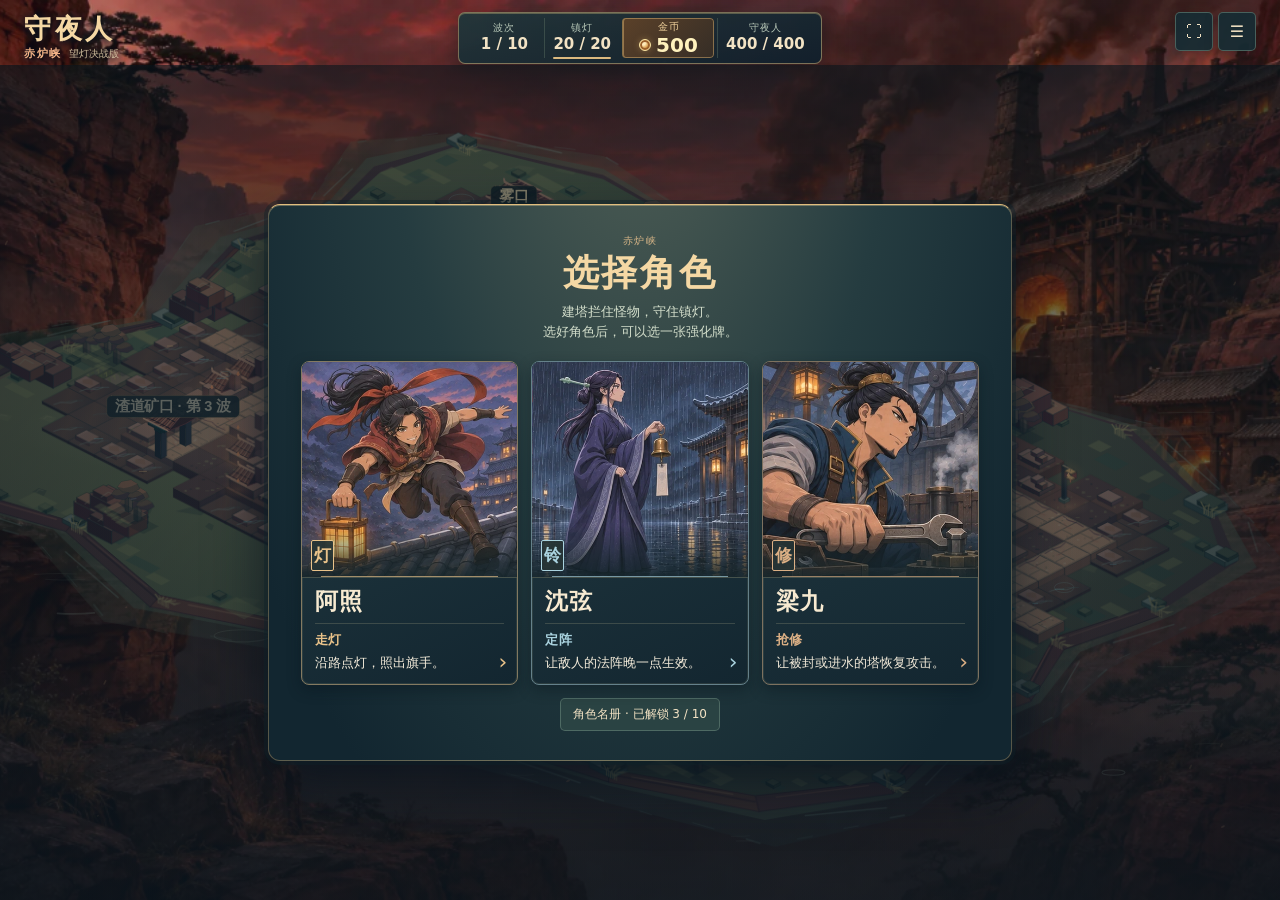
==== commit d9d4603d: "Load playtest artwork as separate web assets" ====
--- a/index.html
+++ b/index.html
@@ -3,7 +3,7 @@
 <head>
 <meta charset="utf-8"><meta name="viewport" content="width=device-width,initial-scale=1,viewport-fit=cover">
 <meta name="theme-color" content="#142325"><title>守夜人 · 望灯决战版</title><link rel="icon" href="data:,">
-  <script type="module" crossorigin src="./assets/index-DQEXg8jv.js"></script>
+  <script type="module" crossorigin src="./assets/index-rtJJ_d-2.js"></script>
   <link rel="stylesheet" crossorigin href="./assets/index-DjN5eDvf.css">
 </head>
 <body>
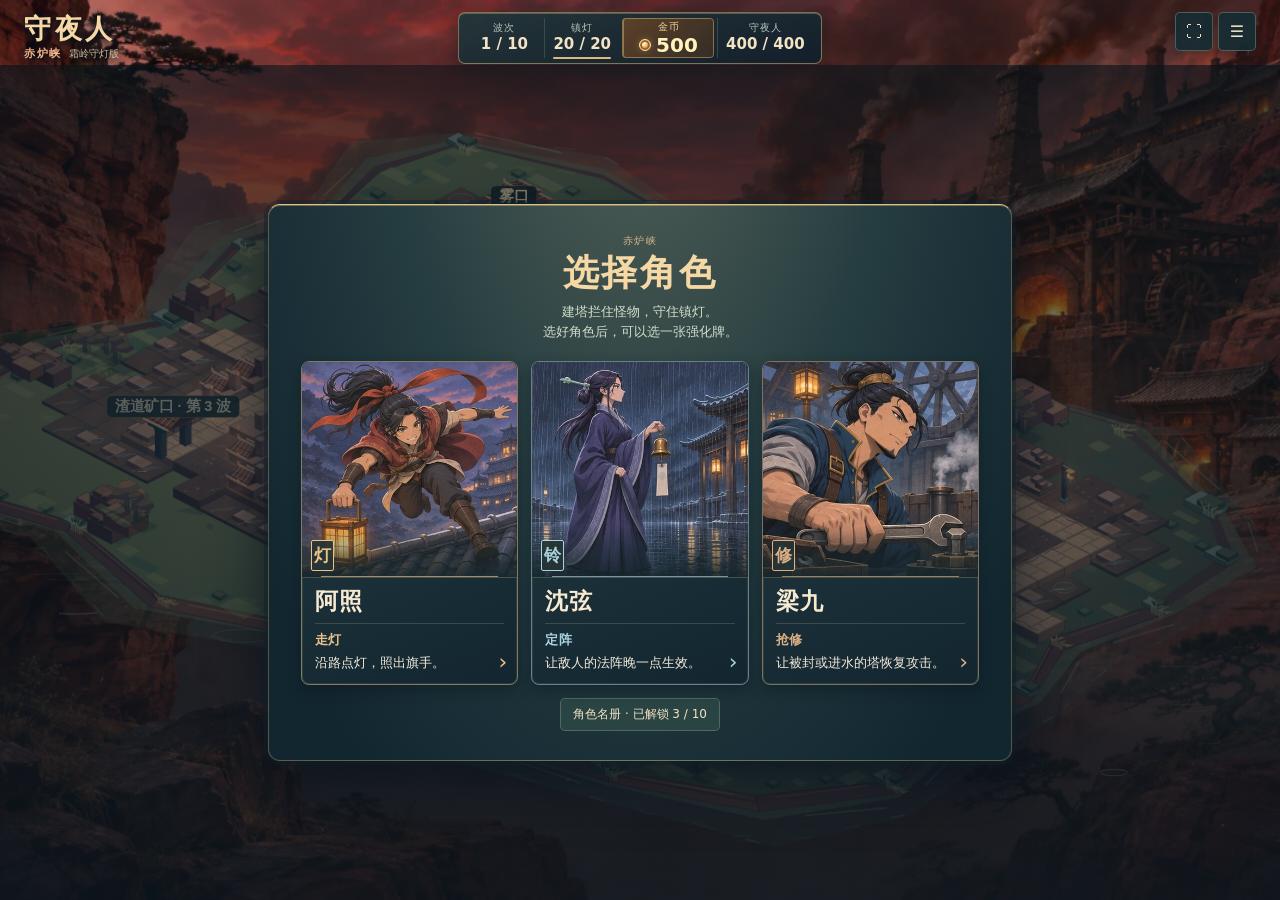
==== commit a3280251: "Publish Frost Pass playtest tuning" ====
--- a/index.html
+++ b/index.html
@@ -2,9 +2,9 @@
 <html lang="zh-CN">
 <head>
 <meta charset="utf-8"><meta name="viewport" content="width=device-width,initial-scale=1,viewport-fit=cover">
-<meta name="theme-color" content="#142325"><title>守夜人 · 望灯决战版</title><link rel="icon" href="data:,">
-  <script type="module" crossorigin src="./assets/index-rtJJ_d-2.js"></script>
-  <link rel="stylesheet" crossorigin href="./assets/index-DjN5eDvf.css">
+<meta name="theme-color" content="#142325"><title>守夜人 · 霜岭守灯版</title><link rel="icon" href="data:,">
+  <script type="module" crossorigin src="./assets/index-XNR6Lg9x.js"></script>
+  <link rel="stylesheet" crossorigin href="./assets/index-DUBHxeXd.css">
 </head>
 <body>
 <main>
@@ -15,7 +15,7 @@
       <div id="arena-frame" aria-hidden="true"></div>
     </div>
     <header class="hud">
-      <div class="field-brand"><h1>守夜人</h1><div class="brand-line"><strong id="map-name">青瓦镇</strong><span id="build-version">望灯决战版</span></div></div>
+      <div class="field-brand"><h1>守夜人</h1><div class="brand-line"><strong id="map-name">青瓦镇</strong><span id="build-version">霜岭守灯版</span></div></div>
       <section class="strip" aria-label="战斗状态">
         <div><span class="label">波次</span><strong id="wave">1 / 10</strong></div>
         <div class="lamp-gauge"><span class="label" title="怪物到达出口会损耗镇灯，镇灯熄灭就会失守。">镇灯</span><strong id="life"></strong></div>
@@ -35,12 +35,23 @@
         <div id="incoming" hidden></div>
         <p id="battle-aid-status" role="status" hidden></p>
       </div>
+      <div class="threat-stack">
+        <section id="pressure" class="pressure" aria-label="阵眼" hidden>
+          <div class="pressure-copy"><strong id="pressure-title" role="status"></strong><span id="pressure-clock"></span>
+            <small id="pressure-detail"></small><div class="pressure-meter" id="pressure-meter" hidden><i></i></div>
+          </div>
+          <div class="pressure-actions">
+            <button id="rift-hero" type="button" title="F · 守灯人到场后持续破阵"><span id="rift-order">派守灯人</span> <kbd>F</kbd></button>
+            <button id="rift-focus" type="button" title="G · 射程内的塔立即转火阵眼"><span id="rift-focus-copy">塔群集火</span> <kbd>G</kbd></button>
+          </div>
+        </section>
       <section id="boss-intent" aria-label="首领状态" hidden>
         <div class="boss-heading"><strong id="boss-name"></strong><span id="boss-hp"></span></div>
         <div class="boss-health-track"><progress id="boss-meter" max="100" value="100" aria-label="首领生命"></progress><span id="boss-gates" aria-hidden="true"></span></div>
         <strong id="boss-cast"></strong><progress id="boss-timer" max="100" value="100" aria-label="首领施法剩余时间" hidden></progress>
         <p id="boss-distance"></p><p id="boss-counter"></p><p id="boss-focus"></p><button id="boss-action" type="button" hidden></button>
       </section>
+      </div>
     </div>
     <section id="battle-incident" aria-labelledby="incident-title" hidden>
       <div class="incident-heading"><i id="incident-icon" aria-hidden="true"></i><strong id="incident-title" aria-live="polite"></strong><span id="incident-clock"></span></div>
@@ -95,11 +106,7 @@
   <div id="wave-progress" hidden aria-label="本波出怪进度"><i></i></div>
   <section id="defense-board" aria-label="路线协防" hidden></section>
   <section id="map-mechanic" aria-label="地图机关提示" hidden><strong id="mechanic-title"></strong><span id="mechanic-detail"></span><button id="stone-order" type="button" hidden>守夜人净碑 <kbd>V</kbd></button></section>
-  <section id="pressure" class="pressure" aria-label="阵眼" hidden>
-    <div><strong id="pressure-title"></strong><small id="pressure-detail"></small><div class="pressure-meter" id="pressure-meter" hidden><i></i></div></div>
-    <button id="rift-hero" type="button" title="F：派守夜人到阵眼"><span id="rift-order">守夜人破阵</span> <kbd>F</kbd></button>
-    <button id="rift-focus" type="button" title="G：射程内的攻击塔集火阵眼">塔群集火 <kbd>G</kbd></button>
-  </section>
+  <p id="rift-plan-note" class="rift-plan-note" hidden></p>
   <section id="fixtures" aria-label="地图机关"></section>
   <div class="drawer-actions"><button id="hero-mode" type="button" aria-pressed="false">调动守夜人 <kbd>H</kbd></button><button id="retreat" type="button" title="J · 敌人离开镇灯附近后恢复生命">回镇灯 <kbd>J</kbd></button></div>
   <section class="war-plan" aria-label="守备计划">
--- a/assets/index-DUBHxeXd.css
+++ b/assets/index-DUBHxeXd.css
@@ -0,0 +1 @@
+*{box-sizing:border-box}:root{color-scheme:dark;--ink:#f3e3c4;--muted:#b8c8b8;--deep:#142528;--panel:#192e30;--line:#6176676b;--accent:#edc48a;--jade:#b6d4ad;--rose:#e98f7b;font-family:Microsoft YaHei,PingFang SC,system-ui,sans-serif;background:#142426;color:var(--ink)}body{margin:0;overflow:hidden;overscroll-behavior:none}main{--hud-pad:clamp(10px,2vw,24px);--safe-top:env(safe-area-inset-top,0px);--safe-bottom:env(safe-area-inset-bottom,0px);--safe-left:max(var(--hud-pad),env(safe-area-inset-left,0px));--safe-right:max(var(--hud-pad),env(safe-area-inset-right,0px));--hud-top:calc(var(--safe-top) + 12px);--dock-bottom:calc(var(--safe-bottom) + 12px);--camera-top:calc(var(--safe-top) + 102px);--camera-bottom:calc(var(--safe-bottom) + 109px);position:relative;height:100vh;height:100dvh;overflow:hidden;background:#14262e}h1,h2,h3,p{margin:0}h2{font-size:23px;line-height:1.2}h3{font-size:14px;line-height:1.2}.layout,.field,.canvas-wrap,#board{position:absolute;inset:0}#board{display:block;width:100%;height:100%;touch-action:none;cursor:crosshair}.layout[data-zoom]:not([data-aiming]) #board{cursor:grab}#arena-frame{position:absolute;inset:var(--camera-top) var(--safe-right) var(--camera-bottom) var(--safe-left);pointer-events:none}.hud{position:absolute;inset:var(--hud-top) var(--safe-right) auto var(--safe-left);z-index:3;display:grid;grid-template-columns:1fr auto 1fr;gap:14px;align-items:start;pointer-events:none}.field-brand{justify-self:start;align-self:center;text-shadow:0 2px 8px #080d14}.field-brand h1{font:700 27px/1 SimSun,serif;letter-spacing:.13em;color:#f5d8a4}.brand-line{display:flex;flex-wrap:wrap;align-items:baseline;gap:2px 7px;margin-top:3px}.field-brand{filter:drop-shadow(0 1px 4px #0b1724dd)}#map-name{display:block;color:#d4dbc6;font-size:11px;letter-spacing:.14em}#build-version{color:#cfbd9d;font-size:10px;white-space:nowrap}.strip{display:flex;padding:5px 8px;gap:3px;border:1px solid #c6ad7790;border-radius:7px;background:linear-gradient(165deg,#20363aee,#101f2cf0);box-shadow:0 5px 22px #09141780,inset 0 1px #d1bd7958}.lamp-gauge{position:relative}.lamp-gauge:after{content:"";position:absolute;inset:auto 11% -1px;height:2px;border-radius:2px;background:linear-gradient(90deg,#dbb97f 0 var(--wick,0%),#263c43 var(--wick,0%) 100%)}.lamp-gauge:has([data-low]):after{background:linear-gradient(90deg,#ec8b75 0 var(--wick,0%),#432d39 var(--wick,0%) 100%)}.strip>div{min-width:74px;text-align:center;padding:3px 8px}.strip>div+div{border-left:1px solid #6176676b}.strip strong{display:block;font-size:15px;font-variant-numeric:tabular-nums;white-space:nowrap}.coin{color:#f5cc88}.strip>.wallet{min-width:92px;border-radius:4px;border-left-color:#e3b96d75;background:linear-gradient(135deg,#5b4129,#352d26);box-shadow:inset 0 0 0 1px #f0c47d6d;padding:2px 8px}.wallet .label{color:#f4d59f;letter-spacing:.08em}.wallet-value{display:inline-flex;align-items:center;justify-content:center;gap:5px;color:#ffe1a0;font-variant-numeric:tabular-nums}.wallet-value>i{flex:none;display:block;width:12px;height:12px;border-radius:50%;border:1px solid #ffe8a3;background:radial-gradient(circle at 36% 34%,#ffebb9 0 18%,#d69b4a 52%,#9c5e2d);box-shadow:inset 0 0 0 2px #9b602b,0 0 7px #ffc7724f}.strip .wallet strong{font-size:20px;line-height:1.1;color:#fff2bd;letter-spacing:.01em}.label{display:block;color:var(--muted);font-size:10px;letter-spacing:.12em}.playback{display:flex;justify-self:end;gap:5px;pointer-events:auto}.playback button{min-width:38px;min-height:39px;background:#162c33ec;box-shadow:0 4px 14px #030b104a}#fullscreen,#menu{font-size:16px;line-height:1}.battle-notice{position:absolute;z-index:2;inset:var(--notice-top,calc(var(--hud-top) + 60px)) var(--safe-right) auto var(--safe-left);display:flex;flex-direction:row-reverse;justify-content:space-between;gap:9px;align-items:start;pointer-events:none}.field-notices{display:grid;justify-items:end;gap:5px;max-width:min(560px,60%)}#entrance-alert{list-style:none;display:grid;gap:3px;padding:0;margin:0;color:#ffedbd;text-align:right}#entrance-alert li{display:flex;align-items:center;gap:6px;max-width:100%;width:fit-content;justify-self:end;padding:4px 7px;border:1px solid #dfae7596;border-left:3px solid #ffcf87;border-radius:4px;background:#4c372ced;font:700 11px/1.3 system-ui;box-shadow:0 4px 12px #140e1c70}#entrance-alert li>span,#entrance-alert li>b{flex:none;white-space:nowrap}#entrance-alert li>span{color:#f1bc7b}#entrance-alert li>b{padding:2px 4px;border-radius:3px;background:#ffd697;color:#332018;font-variant-numeric:tabular-nums}#entrance-alert li[data-type=summon]{border-left-color:#f2a1aa;background:#4a303fec;color:#ffdae2}#entrance-alert li[data-type=summon]>span{color:#f3adb5}#entrance-alert li[data-type=summon]>b{color:#371e2c;background:#f7b9c6}#entrance-alert li[data-type=flag]{border-left-color:#a7dcd6;background:#233f47ed;color:#e2f5e9}#entrance-alert li[data-type=flag]>span{color:#a5d8cc}#entrance-alert li[data-type=flag]>b{background:#c2e8dc;color:#213738}#incoming{display:flex;align-items:center;gap:5px 10px;max-width:100%;padding:6px 9px;border:1px solid var(--line);border-radius:6px;background:#172c33e8;color:#e8ddc8;font-size:11px;text-shadow:0 1px 2px #0e1c22}#incoming>strong{white-space:nowrap;color:#f0ce93}#incoming.imminent{background:linear-gradient(90deg,#59432e,#303735)}:is(#battle-incident,#field-support){position:absolute;z-index:3;right:var(--safe-right);bottom:calc(var(--dock-bottom) + 60px);width:min(340px,calc(100% - var(--safe-left) - var(--safe-right)));pointer-events:auto;padding:8px 10px;border:1px solid #dbc49960;border-left:3px solid var(--incident-tint);border-radius:5px;background:linear-gradient(135deg,#292a34fa,#172c33fa);box-shadow:0 5px 18px #060e16aa;color:#fff3d9}#field-support{--incident-tint:var(--support-tint,#eac697);border-left-color:var(--incident-tint)}#field-support .incident-heading{grid-template-columns:1fr auto;margin-bottom:6px}#support-clock{font:700 12px system-ui;font-variant-numeric:tabular-nums}#field-support[data-urgent] #support-clock{color:#ffc6a5}#support-choices [data-id=field]:not(:disabled){background:#334842;border-color:#e2b982a6}.incident-heading{display:grid;grid-template-columns:auto 1fr auto;align-items:center;gap:7px;font-size:14px;color:var(--incident-tint)}#incident-icon{display:grid;place-items:center;width:24px;height:24px;border:1px solid currentColor;border-radius:4px;font:700 15px SimSun,serif;background:#0f1e2a}#battle-incident[data-state=urgent]{box-shadow:0 0 18px color-mix(in srgb,var(--incident-tint) 32%,transparent),0 5px 18px #060e16aa}#battle-incident[data-state=yield] #incident-clock{color:#f6e0c2}#battle-incident:is([data-state=resolved],[data-state=missed]){background:linear-gradient(135deg,#243b38,#132731);box-shadow:0 5px 18px #060e16aa,0 0 16px #a2e6b830}#battle-incident[data-state=missed]{background:linear-gradient(135deg,#4a312e,#20252b);box-shadow:0 5px 18px #060e16aa,0 0 14px #f5a98832}#battle-incident:is([data-state=resolved],[data-state=missed]) #incident-note{margin:6px 0 2px}@media(prefers-reduced-motion:no-preference){:is(#battle-incident,#field-support):not([hidden]){animation:incident-enter .22s ease-out}}@keyframes incident-enter{0%{opacity:0;transform:translateY(6px)}to{opacity:1;transform:none}}#incident-clock{padding:3px 5px;border-radius:3px;background:#0a2026;font:700 12px system-ui;font-variant-numeric:tabular-nums;white-space:nowrap}#incident-timer{display:block;width:100%;height:3px;appearance:none;border:0;background:#485256;margin:5px 0}#incident-timer::-webkit-progress-bar{background:#485256}#incident-timer::-webkit-progress-value{background:var(--incident-tint)}#incident-timer::-moz-progress-bar{background:var(--incident-tint)}#incident-note{font-size:11px;line-height:1.36;margin-bottom:6px}.incident-actions{display:grid;grid-template-columns:repeat(var(--incident-choices,2),minmax(0,1fr));gap:5px}.incident-actions button{min-width:0;padding:5px 6px;min-height:40px;text-align:left;font-size:11px;border-color:#cfb78595;background:#253e44;color:#ffedc8}.incident-actions strong,.incident-actions small{display:block;line-height:1.26}.incident-actions small{margin-top:3px;color:#cee0da;font-size:10px}.incident-actions button:disabled{opacity:.6}@media(pointer:coarse){.incident-actions button{min-height:43px}}#map-prompt,#chime{position:absolute;pointer-events:none;z-index:4}#life[data-low]{color:#ff9d85}.arrival-lanes{display:flex;gap:4px 12px;flex-wrap:wrap}.arrival-lane{display:inline-flex;gap:5px;align-items:baseline;flex-wrap:wrap}.arrival-lanes b{color:var(--lane-tint,#b8d3ae);background:#18333eaa;padding:1px 4px;border-radius:3px}.layout[data-map=river] #map-name{color:#aee0de}.layout[data-map=shrine] #map-name{color:#f0bb9b}.layout[data-map=frost] #map-name{color:#c0e6f8}.layout[data-map=forge] #map-name{color:#f4b588}.threat-stack{display:grid;gap:5px;width:min(330px,100%);min-width:0;justify-items:start}#boss-intent{--boss-tint:#ecab97;pointer-events:none;width:min(278px,100%);padding:7px 9px;border:1px solid #b58d7988;border-left:3px solid var(--boss-tint);border-radius:5px;background:linear-gradient(118deg,#30242aef,#202831ef);box-shadow:0 5px 15px #0a10196e;color:#fff2d7}.boss-heading{display:flex;justify-content:space-between;gap:4px;align-items:center;font-size:12px}#boss-hp{font-size:10px;color:#edd4c4;font-variant-numeric:tabular-nums}#boss-meter,#boss-timer{display:block;appearance:none;width:100%;height:4px;margin:4px 0 5px;border:0;border-radius:5px;overflow:hidden;background:#57404b}#boss-timer{height:3px;margin:3px 0 4px;background:#2e2734}#boss-timer::-webkit-progress-bar{background:#2e2734}#boss-timer::-webkit-progress-value{background:var(--boss-tint)}#boss-timer::-moz-progress-bar{background:var(--boss-tint)}.boss-health-track{position:relative}#boss-gates{position:absolute;inset:0;pointer-events:none}#boss-gates i{position:absolute;top:0;height:4px;width:2px;background:#f4dfb9d1;box-shadow:0 0 3px #201627}#boss-meter::-webkit-progress-bar{background:#57404b}#boss-meter::-webkit-progress-value{background:linear-gradient(90deg,#b47678,var(--boss-tint))}#boss-meter::-moz-progress-bar{background:var(--boss-tint)}#boss-cast{display:block;color:var(--boss-tint);font-size:11px}#boss-counter{font-size:11px;color:#f0dfca;line-height:1.38}#boss-distance{color:#ffbc9e;font-size:11px;font-weight:700}#boss-focus{color:#ffdba4;font-size:11px}#boss-cast:empty,#boss-counter:empty,#boss-distance:empty,#boss-focus:empty{display:none}#boss-intent[data-near-exit]{border-left-color:#ffb184}#boss-action{pointer-events:auto;width:100%;min-height:34px;margin-top:5px;padding:4px;border-color:#a883a6;background:#513c54;color:#fff2dc;font-size:11px}#boss-action:hover,#boss-action:focus-visible{border-color:#edc7ed;background:#68476b}#boss-intent[data-state=casting]{box-shadow:0 0 19px #ec8d9057}#map-brief{border-left:2px solid #638f7b;padding:5px 6px;background:#5076601f;color:#304b42;font-size:11px}#map-mechanic{display:grid;grid-template-columns:auto minmax(0,1fr) auto;gap:6px;align-items:center;padding:6px 9px;border-block:1px solid #d5a77860;background:#47372e;color:#f4ddae;font-size:11px}#map-mechanic[data-map=river]{background:#203e48;color:#bae6ef}#map-mechanic[data-map=shrine]{background:#343249;color:#d8caf6}#map-mechanic strong{font-size:12px;white-space:nowrap}.battle-dock{position:absolute;z-index:3;inset:auto var(--safe-right) var(--dock-bottom) var(--safe-left);display:grid;grid-template-columns:minmax(0,1fr) auto minmax(0,1fr);align-items:end;gap:9px;pointer-events:none}.dock-primary,.dock-actions{display:flex;justify-content:center;align-items:end;gap:6px}.dock-primary{grid-area:1/2;position:relative}.guide-tip{display:flex;align-items:center;justify-content:space-between;gap:8px;padding:3px 6px 3px 9px;background:#162e34f7;color:#ffe3a9;border:1px solid #d4b37c;border-radius:6px;box-shadow:0 5px 16px #071721ad;font-size:12px;line-height:1.35}.guide-tip p{margin:0}.guide-tip button,.draw-actions .guide-skip{min-height:36px;padding:3px 6px;white-space:nowrap}.guide-skip{font-size:11px;background:#263c3d;color:#dfe7d6}#build-guide{position:absolute;z-index:4;left:clamp(91px,var(--guide-x),calc(100% - 91px));transform:translate(-50%,calc(-100% - 10px))}#build-guide:after{content:"";position:absolute;top:100%;left:calc(50% + var(--guide-x) - clamp(91px,var(--guide-x),calc(100vw - 91px)));border:7px solid transparent;border-bottom:0;border-top-color:#d4b37c;transform:translate(-50%);pointer-events:none}#build-guide [data-action=guide-pad]{color:#283131;background:#f4d399;font-weight:700}#fixture-cue{position:absolute;z-index:4;left:clamp(96px,var(--cue-x),calc(100% - 96px));transform:translate(-50%,calc(-100% - 9px));max-width:190px;min-height:34px;padding:4px 10px;white-space:nowrap;color:#302a21;background:#f3d69c;border-color:#fff0c6;box-shadow:0 3px #785f45,0 5px 14px #101c28be;font-weight:760;font-size:12px}#fixture-cue:is([data-anchor=sluice],[data-anchor=pump]){color:#143638;background:#a8ddce;border-color:#e1ffe8}#fixture-cue:after{content:"";position:absolute;top:100%;left:calc(50% + var(--cue-x) - clamp(96px,var(--cue-x),calc(100vw - 96px)));border:7px solid transparent;border-bottom:0;border-top-color:inherit;transform:translate(-50%);pointer-events:none}@media(pointer:coarse){#fixture-cue{min-height:43px}}#skill-guide{position:absolute;inset:auto 0 calc(100% + 7px);pointer-events:auto}#skill-guide .guide-skip{width:auto;flex:none}.tower-guide{box-shadow:none}[data-guide-target]{outline:2px solid #ffd891;outline-offset:2px}#draw-choices[data-guide-target]{outline-offset:5px;border-radius:6px}@media(pointer:coarse){.guide-tip button{min-height:42px}}@media(max-width:760px){#skill-guide{position:static;width:100%}}.dock-actions{grid-area:1/3;justify-self:end}.dock-primary button,.dock-actions button{pointer-events:auto}#quick-order,#starter button{min-height:49px;padding:7px 15px;font-weight:750;white-space:nowrap;background:linear-gradient(#efd39d,#d9b276);color:#33271b;border-color:#ecd4a4;box-shadow:0 3px #775638,0 5px 14px #071421a6}#quick-order.primary:hover:not(:disabled){background:#f5d49e;border-color:#ffebc2}#quick-order[data-urgent]{background:#ffbc89;color:#481f17;border-color:#ffe0b3;box-shadow:0 4px #a75c38,0 9px 22px #030e19bc}#starter:empty,#preparations:empty{display:none}#starter button{background:#244442;color:#f2ddad;border-color:#9aaf91;box-shadow:0 4px #132a2d,0 9px 22px #030e19bc}#starter small{font-size:10px}#side-prep{display:grid;grid-template-columns:repeat(2,minmax(0,1fr));gap:5px;width:min(308px,calc(100vw - 20px))}#side-prep button{white-space:normal;text-align:left;min-height:52px;padding:5px 8px;background:#172f36ed;border-color:#53736f}#side-prep button[aria-pressed=true]{background:#294944;border-color:#e1c689}#side-prep strong,#side-prep small{display:block}#side-prep small{line-height:1.3;color:#d2ddcc;margin-top:2px}.layout[data-phase=planning]:has(#side-prep) #quick-order{width:100%}#battle-plan-choices{display:grid;grid-template-columns:repeat(2,minmax(0,1fr));gap:6px;margin:0 0 7px;width:min(320px,calc(100vw - 20px));text-align:left}#battle-plan-choices:empty{display:none}#defense-pick{width:min(432px,calc(100vw - 18px));padding:7px;margin-bottom:5px;color:#f4deae;background:#172f36ef;border:1px solid #8b896a;border-radius:6px;font-size:12px}#defense-pick-copy span{margin-left:4px;color:#bed1c5;font-size:10px}.defense-when{color:#d4e0d4;font-size:11px;margin:3px 0 6px}.defense-options{display:grid;grid-template-columns:repeat(2,minmax(0,1fr));gap:5px}.defense-options button{min-height:52px;min-width:0;padding:4px 6px;white-space:normal;text-align:left;background:#26423f;border-color:#879781}.defense-options strong,.defense-options small{display:block;line-height:1.32}.defense-options small{color:#d8e4d4;font-size:10px;margin-top:2px}#command-bar:has(#defense-pick:not([hidden])) #quick-order{width:100%}.defense-options button[aria-pressed=true]{background:#385754;border-color:#ffe0a1;box-shadow:inset 0 0 0 1px #ffe0a17a}.defense-actions{display:flex;align-items:center;flex-wrap:wrap;gap:5px;margin-top:5px}.defense-actions button{flex:1 0 auto;min-height:33px;padding:3px 7px;font-size:11px;white-space:nowrap}.defense-actions button[data-action=defense]{color:#13262a;background:#edd399;border-color:#eddaa9}.defense-actions button[data-action=defense-pad],#defense-pick>button[data-action=defense-pad]{color:var(--route-ink);border-color:var(--route-ink);min-height:33px;margin:3px 3px 0 0}@media(max-width:760px){.dock-primary #defense-pick button[data-action=defense-pad],.dock-primary #defense-pick .defense-actions button{width:auto;min-height:42px}}#lane-brief,#opening-preview{margin:0 0 5px;padding:3px 7px;color:#e4edca;background:#163338e6;border-left:2px solid #a0d1bd;border-radius:3px;font-size:11px;line-height:1.4}#lane-brief{display:block;width:100%;min-height:34px;text-align:left;font-weight:600;border-top-color:#426362;border-right-color:#426362;border-bottom-color:#426362}#lane-brief:disabled{opacity:.8}#battle-aid-status{margin:2px 0 0;padding:4px 8px;border:1px solid #8cc1a5a3;border-radius:4px;background:#132e32f2;color:#dbf2d8;font-size:11px;font-weight:700;justify-self:end}#battle-plan-choices button{padding:6px 9px;min-height:47px;white-space:normal;text-align:left;color:#f1e7cf;background:#172f36ed;border-color:#53736f}#battle-plan-choices button[aria-pressed=true]{background:#274843;border-color:#d4c28c;box-shadow:inset 0 0 0 1px #bfb17b45}#battle-plan-choices button:disabled{opacity:.55}#battle-plan-choices strong,#battle-plan-choices small{display:block}#battle-plan-choices small{font-size:10px;line-height:1.28;margin-top:2px;color:#d2ddcc}.layout[data-phase=planning] #command-bar:has(#battle-plan-choices:not(:empty)) #quick-order{width:100%}.dock-actions button{min-height:42px;min-width:53px;background:#152c32ec}#brief-toggle[data-threat]{border-color:#f1b580;color:#ffe2ad;box-shadow:0 0 13px #ad724f9c}#cancel-aim{background:#523b30;border-color:#d6a475}.tower-head h3{flex:1}.tower-head [data-action=tower-more]{font-size:11px}.layout[data-aiming] #castle{display:none}#map-mechanic span{line-height:1.35}#map-mechanic button{min-height:33px}#boss-intent[data-state=ward] #boss-meter::-webkit-progress-value{background:linear-gradient(90deg,#648683,#b3dcca)}#opening-buff{padding:5px 7px;background:#bb955c23;border-left:2px solid #a18552;color:#f5dba4;font-size:11px}#fixtures{display:grid;grid-template-columns:auto repeat(3,minmax(0,1fr));gap:4px;padding:5px 7px;border-bottom:1px solid var(--line)}#fixtures:empty,#patrol-options:empty{display:none}.pressure{width:100%;padding:7px 8px;border:1px solid #a78668;border-left:3px solid #e6b88d;border-radius:5px;background:#233436f7;box-shadow:0 4px 12px #111b24ab}.pressure[data-state=active]{background:#413741f7}.pressure[data-state=drain]{background:#512e32fb;border-color:#bf786c;border-left-color:#ffaf88}.pressure-copy{display:grid;grid-template-columns:1fr auto;gap:2px 8px;align-items:center}.pressure strong{font-size:13px;color:#ffe0a8}#pressure-clock{color:#ffdab1;font-size:12px;font-variant-numeric:tabular-nums;font-weight:700}.pressure small,.pressure-meter{grid-column:1/-1}.pressure small,.rift-plan-note{font-size:11px;line-height:1.32}.pressure small{color:#fff0d2}.rift-plan-note{padding:6px 9px;color:#f5d7ba;background:#284143}.pressure-actions{display:flex;gap:5px;margin-top:5px;pointer-events:auto}.pressure-actions button{flex:1;padding:3px 5px;min-height:32px;font-size:11px}.pressure-actions button:not(:disabled){border-color:#b89b70;background:#3d4842;color:#fff4d6}.pressure-meter{height:3px;margin-top:4px;background:#382d33;border-radius:3px;overflow:hidden}.pressure-meter i{display:block;width:var(--rift-hp);height:100%;background:#e5ab7b}.report-rifts{display:block;color:var(--jade);font-size:10px}.fixture-count{display:grid;place-content:center;padding:0 6px;color:var(--muted);font-size:11px;text-align:center}.fixture-count b{color:var(--accent);font-size:15px}#fixtures button{display:grid;align-content:center;gap:1px;min-height:41px;padding:3px 2px}#fixtures button small{color:#bed3c1;font-size:10px}.objective-choices{display:grid;grid-auto-columns:minmax(0,1fr);grid-auto-flow:column;gap:4px;margin-top:5px}.objective-choices button{font-size:11px;padding:4px 2px}.objective-choices button:hover,.objective-choices button[aria-pressed=true]{background:#425648;color:#fff2cf;border-color:#425648}#map-prompt{bottom:var(--camera-bottom);left:50%;transform:translate(-50%);width:max-content;max-width:90%;background:#172c33ef;padding:5px 10px;border:1px solid #9c85596e;border-radius:6px;color:#ffdea1;font-size:12px;text-align:center}#map-prompt[data-opening]{background:#162b34ee;color:#ffdfa6;border-color:#ccb18580;box-shadow:0 4px 18px #0d1825ba}#chime{top:25%;left:50%;transform:translate(-50%);padding:7px 15px;color:#f7ddaf;font:700 clamp(17px,3vw,29px) SimSun,serif;text-shadow:0 2px 8px #12272b;background:#192b31c9;border:1px solid #c9ae6999;white-space:nowrap}#phase-overlay{position:absolute;z-index:4;inset:calc(var(--hud-top) + 53px) 0 0;display:grid;place-items:center;padding:15px;background:radial-gradient(ellipse at 50% 52%,#101c22b3,#0c18225c 74%,transparent)}.phase-card{width:min(595px,100%);max-height:100%;overflow:auto;padding:clamp(16px,4vw,30px);border:1px solid #d1ac735d;border-top-color:#e1bd7e;border-radius:9px;background:linear-gradient(146deg,#1d363bfa,#112431fa);color:#f6e4bf;box-shadow:0 1px #daca9740 inset,0 16px 70px #081115bf;text-align:center}.phase-card .label{color:#d5b486;margin-bottom:6px}.phase-card h2{color:#f5d8a4;font:700 clamp(24px,4vw,36px)/1.1 SimSun,serif;letter-spacing:.07em}#phase-copy{max-width:29em;margin:9px auto 16px;font-size:13px;line-height:1.55;color:#d3decb}[data-phase=squad] #phase-copy{white-space:pre-line}#decisions{display:grid;gap:8px}[data-phase=squad] #phase-overlay{background:radial-gradient(ellipse at 50% 54%,#101c2245,#08131aaf),linear-gradient(0deg,#07182163,transparent 60%)}[data-phase=squad] .phase-card{width:min(744px,100%);padding:clamp(14px,3.5vw,29px);border-radius:12px;background:radial-gradient(ellipse at 50% -35%,#566459,#253c40 49%,#122630 89%);box-shadow:0 0 0 4px #0d212967,0 20px 58px #07121ccd,inset 0 1px #efd79c5e}.squad-choices{display:grid;grid-template-columns:repeat(3,minmax(0,1fr));gap:clamp(7px,1.4vw,13px);padding:3px}.squad-choice,.draw-shell{--squad-ink:#dfbe88}.squad-choice[data-id=archers],#opening-draw[data-squad=archers] .draw-shell{--squad-ink:#b3dbe0}.squad-choice[data-id=runes],#opening-draw[data-squad=runes] .draw-shell{--squad-ink:#bee2a6}.squad-choice[data-id=mixed],#opening-draw[data-squad=mixed] .draw-shell{--squad-ink:#f6c18b}.squad-choice{display:grid;grid-template-rows:auto 1fr;position:relative;overflow:hidden;text-align:left;padding:0;border:1px solid color-mix(in srgb,var(--squad-ink) 48%,#26363c);border-radius:8px;background:linear-gradient(156deg,#233b43,#132630);color:#f7ead1;box-shadow:inset 0 0 0 1px #c9cc951e,0 5px 14px #07141b67;transition:transform .24s cubic-bezier(.2,.75,.24,1),border-color .24s,box-shadow .24s}.squad-choice:is(:hover,:focus-visible){transform:translateY(-3px);background:linear-gradient(156deg,#304c50,#172d38);border-color:var(--squad-ink);box-shadow:0 8px 18px #0a161e9a,0 0 15px color-mix(in srgb,var(--squad-ink) 30%,transparent)}.squad-choice:active:not(:disabled){transform:translateY(0) scale(.985)}.squad-art{display:block;position:relative;overflow:hidden;aspect-ratio:2.14;border-bottom:1px solid #d9cd913d}.squad-art img{display:block;width:100%;height:100%;object-fit:cover;object-position:50% 56%;transition:transform .4s cubic-bezier(.2,.75,.24,1)}.squad-choice:is(:hover,:focus-visible) img{transform:scale(1.07)}.squad-art b{position:absolute;bottom:6px;left:9px;display:grid;place-items:center;width:28px;height:29px;border-radius:4px;color:var(--squad-ink);border:1px solid currentColor;background:#142731e8;font:700 17px SimSun,serif}.squad-info{display:grid;gap:5px;align-content:start;padding:10px 13px 12px}.squad-info strong{font:700 clamp(17px,2.6vw,23px)/1.2 SimSun,serif;letter-spacing:.04em}.squad-role{font-size:11px;color:var(--squad-ink)}.squad-perks{display:grid;gap:3px;margin-top:3px;padding-top:7px;border-top:1px solid #e0d5a62e;color:#e7e7d6;font-size:12px}.squad-arrow{position:absolute;bottom:11px;right:10px;color:var(--squad-ink);font:22px/1 system-ui}.keeper-art{aspect-ratio:.94;background:#172b36}.keeper-art:after{content:"";position:absolute;inset:0;background:linear-gradient(0deg,#142834ee,transparent 31%);pointer-events:none}.keeper-art b{z-index:1}.keeper-slice{display:block;position:absolute;inset:0 0 auto;width:100%;aspect-ratio:1;overflow:hidden;transition:transform .36s ease-out;transform-origin:50% 30%}.keeper-atlas{position:absolute;left:calc(var(--col)*-100%);top:calc(var(--row)*-100%);width:500%;height:200%;background:var(--keepers-ink) 0 0/100% 100% no-repeat}.keeper-card .keeper-art b{width:23px;height:31px;border-radius:2px;background:#263435ed}.keeper-plans{margin:8px 0;padding:8px 9px;border:1px solid #8d92744c;background:#162a31}.keeper-plans summary{color:#e3cda0;font-size:13px;cursor:pointer}.keeper-plans p{margin:6px 0;font-size:12px}.keeper-plans .objective-choices{display:grid;grid-template-columns:1fr 1fr;gap:5px}.keeper-plans button{display:grid;text-align:left;white-space:normal;gap:3px}.keeper-plans small{font-size:11px;line-height:1.35}.keeper-atlas[data-portrait=action]{background-image:var(--keepers-action)}#keeper-angle{display:block;margin:1px 0 13px;padding:5px 10px;border-radius:3px;color:#f6e3b8}#forecast [data-threat=air]{color:#b9def6;border-color:#7bb1d184}#forecast [data-threat=armor]{color:#efd1a2;border-color:#c69f6e84}#forecast [data-threat=boss]{color:#f2b1ba;border-color:#d38c9d84}.tower-neighbor{font-size:11px;margin:4px 0 9px;color:#c5d5c4}button.keeper-card:is(:hover,:focus-visible) .keeper-slice{transform:translateY(-1.2%) scale(1.055)}.keeper-art:before{content:"";position:absolute;inset:auto 9% 0;height:1px;z-index:2;background:var(--squad-ink);opacity:.65;box-shadow:none}.keeper-card .keeper-art:after{background:linear-gradient(0deg,#14252be1,transparent 24%)}@media(prefers-reduced-motion:no-preference){.squad-choices .keeper-card{animation:keeper-enter .38s ease-out both}.squad-choices .keeper-card:nth-child(2){animation-delay:.07s}.squad-choices .keeper-card:nth-child(3){animation-delay:.13s}}@keyframes keeper-enter{0%{opacity:.22;translate:0 8px}to{opacity:1;translate:0 0}}.keeper-card .keeper-build{display:block;padding:5px 6px;margin-top:3px;border-left:2px solid color-mix(in srgb,var(--squad-ink),transparent 44%);background:#12242e8c;color:#dce7e2;font-size:11px}.keeper-quick{display:grid;gap:3px;font-size:13px;color:#f3ebda}.keeper-quick em{letter-spacing:.025em}.squad-choices .squad-perks{padding-top:6px}.keeper-card .squad-perks{line-height:1.5;padding-right:5px}.keeper-card .squad-perks em{color:var(--squad-ink);font-weight:700;font-style:normal}.keeper-ledger{justify-self:center;padding:6px 12px;margin-top:2px;font-size:12px}.keeper-unlock{border:1px solid #c5a97488;border-radius:5px;color:#ffe1a2;padding:7px;margin-bottom:9px}#keeper-roster{position:relative;width:min(1020px,calc(100% - 24px));max-width:none;max-height:calc(100dvh - 24px);margin:auto;overflow:auto;padding:20px;border:1px solid #b89863;border-radius:12px;background:#172e38;color:#f4e3c2;box-shadow:0 20px 72px #061319b0}#keeper-roster::backdrop{background:#08131ac7}#keeper-roster form{position:absolute;right:12px;top:12px}#keeper-progress{margin:6px 0 13px;color:#d8c4a1;font-size:13px}#keeper-list{display:grid;gap:9px;grid-template-columns:repeat(5,minmax(0,1fr))}#keeper-list .squad-choice{min-width:0;grid-template:auto 1fr / 1fr}#keeper-list .keeper-art{height:auto;aspect-ratio:1.18}#keeper-list .keeper-art:has([data-portrait=action]),.squad-choices .keeper-art:has([data-portrait=action]){aspect-ratio:1}@media(max-width:620px)and (max-height:690px){.squad-choices .keeper-art:has([data-portrait=action]){aspect-ratio:1.58}}#keeper-list .keeper-card[data-locked] .keeper-slice{filter:saturate(.78) brightness(.85)}@media(max-width:820px){#keeper-list{grid-template-columns:repeat(3,minmax(0,1fr))}}@media(max-width:560px){#keeper-list{grid-template-columns:repeat(2,minmax(0,1fr))}}.river-council{display:grid;gap:6px;margin:4px 0;color:#efd4a1}.river-council>div{display:grid;gap:5px;grid-template-columns:1fr 1fr}.river-council .choice{padding:8px;text-align:left;border-color:#bea17078}.river-council small{display:block;font-size:11px;line-height:1.4}#defense-board{margin:8px 0;border:1px solid #a98e5b72;border-radius:6px;padding:6px 8px;background:#332e2461}#watch-steps{display:grid;grid-template-columns:repeat(5,1fr);gap:4px;margin-bottom:8px}#watch-steps span{border-bottom:2px solid #415963;text-align:center;color:#acc1bc;font-size:11px;padding:3px}#watch-steps [data-done]{border-color:#80aa91;color:#c2ddbd}#watch-steps [aria-current=step]{border-color:#ebbb80;color:#ffe4b4}@media(max-width:550px){[data-phase=squad] #phase-overlay{padding:9px}.squad-choices{grid-template-columns:1fr}.squad-choice{grid-template:1fr / minmax(72px,29%) minmax(0,1fr);min-height:82px}.squad-art{height:100%;aspect-ratio:auto;border:0;border-right:1px solid #d9cd913d}.keeper-art{min-height:92px}.squad-choices .keeper-art:has([data-portrait=action]){width:100%;aspect-ratio:auto;container-type:size}.squad-choices .keeper-slice{inset:50% auto auto 50%;width:max(100cqw,100cqh);translate:-50% -50%}.squad-art img{position:absolute;inset:0}.squad-art b{width:22px;height:23px;left:5px;bottom:5px;font-size:14px}.squad-info{padding:7px 19px 8px 10px;gap:2px}.squad-perks{padding-top:4px;font-size:11px;gap:0}.squad-arrow{bottom:50%;right:7px;transform:translateY(50%)}}@media(max-width:550px)and (max-height:690px){.squad-choices .squad-info{padding-block:5px;gap:1px}.squad-choices .squad-perks{margin-top:1px;padding-top:3px}.squad-choices .keeper-quick{gap:0}}@media(max-height:490px)and (orientation:landscape)and (min-width:551px){[data-phase=squad] #phase-overlay{padding:8px}[data-phase=squad] .phase-card{padding:10px 15px}[data-phase=squad] #phase-copy{margin:5px 0 6px}.squad-art{aspect-ratio:3.16}.keeper-art{aspect-ratio:2.3}.squad-info{padding-block:7px 9px}}@media(prefers-reduced-motion:reduce){.squad-choice,.squad-art img{transition:none}.squad-choice:is(:hover,:focus-visible),.squad-choice:is(:hover,:focus-visible) img{transform:none}.keeper-slice{transition:none}button.keeper-card:is(:hover,:focus-visible) .keeper-slice{transform:none}}.event-layout{display:grid;grid-template-columns:minmax(92px,.72fr) minmax(0,1fr);gap:10px}.event-layout img{width:100%;height:100%;max-height:145px;min-height:0;object-fit:cover;border:1px solid #d1ac735d;border-radius:5px}.event-layout>div{display:grid;gap:6px}.event-layout .choice{min-height:48px;padding:7px 11px;text-align:left}.event-layout .choice small{display:block;margin-top:4px}.drawer{position:fixed;inset:auto var(--safe-right) calc(var(--dock-bottom) + 61px) auto;margin:0;max-height:68dvh;width:min(411px,calc(100% - var(--safe-left) - var(--safe-right)));overflow:auto;overscroll-behavior:contain;padding:0 12px 12px;border:1px solid #c7ac768f;border-radius:8px;background:#152c33f7;color:var(--ink);box-shadow:0 13px 50px #07121bc4}#game-menu{inset:calc(var(--hud-top) + 49px) var(--safe-right) auto auto;width:min(260px,calc(100% - var(--safe-left) - var(--safe-right)))}.drawer-heading,.drawer-actions,.situation-meta{display:flex;align-items:center;gap:6px}.drawer-heading{position:sticky;z-index:1;top:0;margin:0 -12px 3px;padding:7px 12px;justify-content:space-between;background:#193239;border-bottom:1px solid var(--line)}.drawer-heading h2{font:700 21px SimSun,serif;color:#f5d6a1}.drawer-close{font-size:20px;min-width:37px;padding:0}.drawer-actions{margin-block:8px}.drawer-actions button,.menu-actions button{min-height:42px}.menu-actions{display:grid;gap:5px;margin-top:9px}.situation-meta{flex-wrap:wrap;margin:8px 0;color:#c4d4c1;font-size:11px}.situation-meta strong{color:#f3d3a2}.situation-meta span+span{margin-left:auto}.war-plan{display:grid;gap:6px;font-size:12px;color:#d7e2cf}#map-brief{color:#c8d7be}#forecast{display:flex;flex-wrap:wrap;gap:4px}#forecast:empty{display:none}#forecast span{font-size:11px;padding:2px 5px;border-radius:3px;background:#a68c6450;color:#f2dfbb}#patrol{padding:5px 7px;color:#d6ebcf;background:#abc09322;border-left:2px solid #7b956d;font-size:11px}#wave-progress{height:4px;margin:6px 0 10px;background:#475348;border-radius:4px;overflow:hidden}#wave-progress i{display:block;width:var(--fill);height:100%;background:#d5b985}#preparations{display:flex;gap:6px;flex-wrap:wrap}.advisor-details{margin-top:9px}.advisor-details summary{cursor:pointer;color:#c6d3bb;font-size:12px;padding:5px 0}#castle,#advisor{display:grid;gap:5px}#decisions:empty,#castle:empty,#advisor:empty{display:none}button{font:inherit;font-size:12px;min-height:33px;padding:5px 8px;cursor:pointer;color:var(--ink);background:#2a4343;border:1px solid #658075a1;border-radius:5px;transition:background .15s,border-color .15s,transform .12s}button:hover:not(:disabled),button[aria-pressed=true]{background:#41574a;border-color:#e9c890;color:#ffedce}button:active:not(:disabled){transform:translateY(1px)}button:disabled{opacity:.56;cursor:default}button.primary{font-size:14px;font-weight:850;min-height:39px;color:#2b2926;background:#ecc488;border-color:#eccc97}button.primary:hover:not(:disabled){background:#f4d6a1}button.choice{text-align:left;padding:6px 8px;min-height:42px;display:grid;gap:3px}.choice strong{color:#fae6c0;font-size:13px}.choice small{color:#becdbd;font-size:11px;line-height:1.25}.choice[data-rarity=rare]{border-color:#97c8ab}.choice[data-rarity=gold]{border-color:#e2ba7e;background:#52493a}.choice[data-rarity=gold] strong{color:#ffe0a1}.choices{display:grid;grid-template-columns:repeat(3,minmax(0,1fr));gap:4px}.choices .choice{padding:5px}.plans{display:grid;gap:4px}#advisor h3,#castle h3{margin:0 0 2px;color:#e0ccab}#advisor p{font-size:11px;color:var(--muted)}#radio{grid-area:1/1;max-width:300px;color:#f2dfbb;font-size:11px;line-height:1.35;text-shadow:0 1px 5px #080e15,0 1px 2px #0a0f16;align-self:center}#castle{position:absolute;bottom:var(--camera-bottom);left:var(--safe-left);z-index:4;width:min(350px,calc(100% - var(--safe-left) - var(--safe-right)));max-height:min(55dvh,420px);overflow:auto;overscroll-behavior:contain;box-shadow:0 8px 24px #0a1416d9;padding:9px;border:1px solid #a18b5f69;border-radius:7px;background:linear-gradient(138deg,#263d40,#19292f)}.tower-head{position:sticky;z-index:1;top:0;display:flex;justify-content:space-between;align-items:center;gap:8px;margin:-9px -9px 4px;padding:7px 9px 5px;background:#263a3c;border-bottom:1px solid #a18b5f55}.tower-head button{min-width:32px;min-height:30px;padding:0;font-size:19px;line-height:1}.towers-grid,.tower-specs{display:grid;grid-template-columns:repeat(2,minmax(0,1fr));gap:6px}.towerbutton{display:grid;grid-template-rows:41px auto 1fr;align-content:start;gap:4px;text-align:left;min-height:80px;padding:4px 6px 6px;border-color:color-mix(in srgb,var(--tower-tint) 49%,#344e51);background:linear-gradient(145deg,#263c40,#193039)}.tower-picture{position:relative;display:block;overflow:hidden;border-radius:3px;background:#1b3037}.tower-fit{display:inline-block;margin-right:4px;color:#f0d19b;font-style:normal;font-weight:700}.tower-picture img{display:block;height:100%;width:100%;object-fit:cover;object-position:50% 49%;pointer-events:none}.tower-picture i{position:absolute;left:3px;bottom:3px;line-height:1.35;padding:0 4px;font-style:normal;color:var(--tower-tint);border:1px solid currentColor;border-radius:3px;background:#13262ee9}.tower-purpose{color:#d2dacf;font-size:10px;line-height:1.3}.tower-price{color:#edc885;white-space:nowrap;font-variant-numeric:tabular-nums}.tower-card{display:grid;gap:7px;font-size:12px}.tower-links{display:flex;flex-wrap:wrap;gap:5px}.tower-links span{padding:2px 6px;color:#deddb1;background:#58664b52;border:1px solid #88956950;border-radius:3px;font-size:10px}.tower-specs .choice,.specialty{border-left:2px solid var(--tower-tint);background:#364a44}.tower-specs .choice strong,.tower-card .specialty strong{color:var(--tower-tint)}.specialty,.tower-card .specialty{padding:5px 7px;color:#e4dcc6}.tower-card .tower-upgrade{color:#342f21;background:#e9c693;border-color:#e7c486}.tower-card p{color:var(--muted);line-height:1.35}.tower-relay{display:grid;gap:3px;padding:5px 7px;border-left:2px solid var(--tower-tint);background:#172e3a}.tower-relay strong{color:var(--tower-tint)}.tower-relay small{font-size:10px;color:#e6d5ad}.tower-card .row{display:flex;gap:5px;flex-wrap:wrap}.tower-card .row button{flex:1}.skills{display:grid;grid-template-columns:repeat(4,minmax(0,1fr));gap:5px}.skills button{display:grid;grid-template-columns:auto auto;grid-template-areas:"icon state" "title title";place-content:center;place-items:center;gap:1px 5px;min-width:72px;min-height:55px;overflow:hidden;white-space:nowrap;position:relative;padding:5px 8px;background:linear-gradient(160deg,#283942f7,#16262efb);border-color:#8c7c61;box-shadow:inset 0 1px #e3c8a41c,0 3px #11232b,0 6px 15px #07141c8a}.skills button>i{grid-area:icon;color:var(--skill-ink,#f3c785);font:700 20px/1 SimSun,serif;font-style:normal;text-shadow:0 1px 1px #091623}.skills button[data-id=lamp]{--skill-ink:#a9e2c8}.skills button[data-id=militia]{--skill-ink:#c5d5d8}.skills button[data-id=meteor]{--skill-ink:#f4ad84}.skills button>span:first-of-type{grid-area:title;font-size:12px;font-weight:650}.skill-status{grid-area:state;color:#ead0a4;font-size:10px;display:flex;gap:3px;align-items:center}.skill-status kbd{border:1px solid #605c54;border-radius:3px;padding:0 3px;color:#f4ddad}.skill-status b:empty{display:none}.skills button:after{content:"";position:absolute;left:0;bottom:0;height:3px;width:var(--cool,0%);background:#f4c181}.skills button[aria-pressed=true]{background:#5d4b39;border-color:#ffdba0;box-shadow:inset 0 0 0 1px #ecd29c6b,0 3px #1b282e}.targets button{min-height:31px;font-size:11px;padding-inline:3px}#battle-report table{border-collapse:collapse;width:100%;margin:10px 0;font-size:clamp(11px,2.8vw,14px);text-align:center;font-variant-numeric:tabular-nums}#battle-report th,#battle-report td{padding:5px;border-bottom:1px solid var(--line)}#battle-report th{color:var(--jade);font-weight:600}.report-ford{display:block;color:var(--rose);font-size:10px}.report-focus{display:flex;gap:6px 12px;flex-wrap:wrap;margin:7px 0 9px}.report-focus span{padding:5px 8px;border:1px solid #71958a80;border-radius:4px;background:#213b3c;color:#e4ecc9;font-size:12px}.report-table{overflow-x:auto;margin-bottom:7px}.report-summary{margin:0 0 8px;color:var(--muted);font-size:12px}kbd{color:#c4c8ad;font-size:10px;margin-left:3px}[hidden]{display:none!important}:focus-visible{outline:2px solid #ffe5ab;outline-offset:-3px}dialog{max-width:min(520px,94vw);background:#243b3c;color:#f0ddbc;border:1px solid #a99e78;border-radius:8px;padding:19px;font-size:14px;line-height:1.6}#opening-draw{--seal:#9db7ac;width:min(778px,96vw);max-width:96vw;max-height:92dvh;padding:0;overflow:auto;background:#142330;border:1px solid #b299709b;color:#f3dfb8;box-shadow:0 25px 75px #07101cdd}#opening-draw[data-reward]{--seal:#c69c71}#opening-draw::backdrop{background:#0a1420d2;-webkit-backdrop-filter:blur(5px);backdrop-filter:blur(5px)}@media(prefers-reduced-motion:no-preference){#opening-draw[open]{animation:draw-enter .26s cubic-bezier(.18,.7,.24,1) both}#opening-draw[open]::backdrop{animation:reveal-fortune .23s ease-out both}}@keyframes draw-enter{0%{opacity:.24;translate:0 8px}to{opacity:1;translate:none}}.draw-shell{position:relative;overflow:clip;text-align:center;padding:clamp(11px,3.8vw,30px);background:radial-gradient(ellipse at 50% 18%,color-mix(in srgb,var(--squad-ink) 21%,#374e54),#2b4149 37%,#152731 79%);isolation:isolate}.draw-shell:after{content:"";position:absolute;inset:6px;z-index:-1;pointer-events:none;border:1px solid #b3976937;border-radius:5px}#draw-particles{position:absolute;inset:0;width:100%;height:100%;z-index:3;pointer-events:none}.draw-shell:before{content:"";position:absolute;inset:0;z-index:-1;pointer-events:none;opacity:.32;background:repeating-linear-gradient(109deg,transparent 0 9px,#c3ad7e21 10px,transparent 11px 13px),linear-gradient(150deg,#c89b5d55,transparent 50%)}.draw-shell h2{font-family:SimSun,serif;letter-spacing:.1em;color:#ffe1a7;font-size:clamp(24px,5vw,33px);text-shadow:0 2px 10px #0b1b28,0 0 30px #e7b87349}#draw-wallet{margin:6px auto 0;padding:2px 9px;border:1px solid #ba985c88;border-radius:4px;background:#382f25;color:#f7d291;font-size:11px}#draw-gold{color:#fff2bf;font-size:16px}#draw-copy{margin:7px auto 12px;max-width:420px;min-height:1.6em;color:#e2d1ae;font-size:13px}#opening-draw[data-releasing] #draw-copy{visibility:hidden}#draw-odds-details{margin:5px auto;color:#e2d1ae;font-size:11px}#draw-odds-details summary{cursor:pointer}#draw-odds{margin:-5px auto 9px;color:#c7d3c6;font-size:10px;line-height:1.5}#draw-stage{position:relative;display:grid;align-items:center;min-height:clamp(255px,57vw,328px)}#draw-stage:has([data-launch]:is([data-peak=epic],[data-peak=gold])):before{content:"";position:absolute;inset:-3% -4%;pointer-events:none;background:radial-gradient(ellipse at 50% 46%,#f3c4ffa8,transparent 61%),linear-gradient(112deg,transparent 38%,#dcacff71 49%,transparent 63%);animation:pack-radiance .92s cubic-bezier(.19,.65,.18,1) both}#draw-stage:has([data-launch][data-peak=gold]):before{background:radial-gradient(ellipse at 50% 46%,#f3cd8063,transparent 65%);animation-duration:.86s}#draw-stage:has([data-launch][data-peak=gold]):after{content:"";pointer-events:none;position:absolute;inset:50% auto auto 50%;width:min(58vw,290px);aspect-ratio:1;border-radius:50%;border:3px double #ffe5af;outline:1px solid #f4c98280;outline-offset:9px;background:repeating-conic-gradient(from 12deg,#ffe9bacc 0deg 1deg,transparent 1deg 14deg);-webkit-mask:radial-gradient(circle,#0000 57%,#0004 59%,#000 66%,#000 72%,#0000 74%);mask:radial-gradient(circle,#0000 57%,#0004 59%,#000 66%,#000 72%,#0000 74%);box-shadow:0 0 26px #ffc57399,inset 0 0 13px #fff1a4;animation:legend-seal 1.05s cubic-bezier(.22,.65,.22,1) both}@keyframes legend-seal{0%{opacity:0;transform:translate(-50%,-56%) rotate(-41deg) scale(.48)}26%{opacity:.64}52%{opacity:.43;transform:translate(-50%,-48%) rotate(-9deg) scale(.96)}to{opacity:0;transform:translate(-50%,-46%) rotate(21deg) scale(1.33)}}@keyframes pack-radiance{0%{opacity:0;transform:scale(.54) translate(-8%)}28%{opacity:.83}to{opacity:0;transform:scale(1.12) translate(4%)}}#seal-stage{position:absolute;inset:0;z-index:2;display:grid;place-items:center;justify-content:center}#seal-stage[data-releasing]{pointer-events:none}#tear-pack{display:block;width:min(568px,84vw,79vh);padding:0;border:0;border-radius:8px;touch-action:none;-webkit-user-select:none;user-select:none;cursor:grab;background:transparent;box-shadow:none}#tear-pack:hover,#tear-pack:active{background:transparent;border:0;transform:none}#tear-pack.dragging{cursor:grabbing}#tear-pack .pack-canvas{width:100%;height:auto;aspect-ratio:568/328;pointer-events:none}.draw-choices{position:relative;z-index:1;display:grid;grid-template-columns:repeat(3,minmax(0,1fr));gap:clamp(6px,1.6vw,15px);margin:0 auto;width:100%;max-width:662px}.fortune-choice{--gold:#efd097;--card-dark:#1c373b;--card-lit:#4f7064;--index:0;--flight-at:calc(var(--index)*55ms);--flight-time:426ms;--turn-start:303ms;--flip-at:calc(var(--turn-start) + var(--index)*78ms);--flip-time:205ms;--face-beat:143ms;--turn-animation:turn-fortune;--turn-curve:cubic-bezier(.32,.05,.21,1);--lean:1deg;--flare-at:calc(var(--flip-at) + var(--face-beat));--flare-time:.28s;--flare-strength:.38;--glint-x:40%;--glint-y:35%;position:relative;display:grid;perspective:850px;background:transparent!important;border:0!important;min-height:0;padding:0;text-align:left;line-height:1.35;color:#f6e7c6;transform:none!important}.fortune-choice:nth-child(2){--index:1}.fortune-choice:nth-child(3){--index:2}.fortune-choice[data-style=moss]{--gold:#c9dfa3;--card-dark:#253b34;--card-lit:#598759}.fortune-choice[data-style=jade]{--gold:#9fe3ce;--card-dark:#183637;--card-lit:#387368}.fortune-choice[data-style=plum]{--gold:#edbcce;--card-dark:#3e2d47;--card-lit:#71516b}.fortune-choice[data-style=gold]{--gold:#ffe3a4;--card-dark:#473724;--card-lit:#a3703c}.fortune-choice[data-school=bow]{--card-dark:#233943;--card-lit:#557179}.fortune-choice[data-school=rune]{--gold:#ddedb7;--card-dark:#233e39;--card-lit:#447d6d}.fortune-choice[data-school=gun]{--gold:#ffce9c;--card-dark:#493134;--card-lit:#986b54}.fortune-choice[data-rank=uncommon]{--turn-start:374ms;--flip-time:285ms;--face-beat:199ms;--lean:2deg;--flare-time:.41s;--flare-strength:.55}.fortune-choice[data-rank=rare]{--flight-time:.52s;--turn-start:.42s;--flip-time:377ms;--face-beat:.26s;--lean:3deg;--flare-time:.62s;--flare-strength:.76}.fortune-choice[data-rank=epic]{--flight-time:.58s;--turn-start:479ms;--flip-time:495ms;--face-beat:347ms;--lean:4deg;--turn-curve:cubic-bezier(.27,.13,.23,1);--flare-time:.86s;--flare-strength:.9}.fortune-choice[data-rank=gold]{--flight-time:.6s;--turn-start:.48s;--flip-time:.6s;--face-beat:.38s;--turn-animation:turn-legend;--turn-curve:linear;--flare-time:.87s;--flare-strength:.62;--legend-accent:#efc783;--fold:0,1,0;--turn-side:-1;--roll:2deg;--lift:28px;--turn-x:0px;--turn-y:-6px}.fortune-choice[data-fortune=reserve]{--fold:1,0,0;--turn-y:9px;--lift:14px;--roll:0deg}.fortune-choice[data-fortune=unending]{--fold:.65,1,0;--turn-y:-13px;--lift:24px;--roll:-3deg}.fortune-choice[data-fortune=meteor]{--fold:-.42,1,0;--turn-side:1;--turn-x:-11px;--turn-y:-12px;--roll:-7deg}.fortune-choice[data-fortune=lastRampart]{--fold:1,.4,0;--turn-side:1;--lift:12px;--turn-y:6px;--roll:0deg}.fortune-choice[data-fortune=crossfire]{--turn-x:13px;--roll:7deg;--lift:22px}.fortune-choice[data-fortune=sealcraft]{--fold:.5,1,0;--turn-side:1;--roll:4deg;--lift:32px}.fortune-choice[data-fortune=bridgefire]{--fold:1,-.7,0;--turn-y:7px;--roll:-4deg;--lift:18px}.fortune-choice[data-fortune=relayCrossbow]{--turn-side:1;--turn-x:-12px;--roll:-7deg;--lift:36px}.fortune-choice[data-fortune=walkSigil]{--fold:1,1,0;--turn-y:-10px;--roll:1deg;--lift:37px}.fortune-choice[data-fortune=fuseRampart]{--fold:1,-.28,0;--turn-side:1;--turn-y:14px;--roll:2deg;--lift:23px}.fortune-choice[data-fortune=relayGuard]{--fold:1,.55,0;--turn-side:1;--turn-y:10px;--roll:-2deg;--lift:20px}.fortune-choice[data-fortune=phaseShift]{--fold:.35,1,0;--turn-side:1;--turn-x:17px;--turn-y:-8px;--roll:6deg;--lift:32px}.fortune-choice[data-rank=gold] .fortune-back{transform:rotate3d(var(--fold),180deg)}.fortune-choice[data-charter=rune]{--legend-accent:#b9e6c7;--card-lit:#61704d}.fortune-choice[data-charter=gun]{--legend-accent:#efa174;--card-lit:#855640}.fortune-radiance{position:absolute;inset:-6px;pointer-events:none;opacity:0;transform:scale(.93);border-radius:10px;background:radial-gradient(ellipse at 50% 38%,var(--gold),transparent 71%);box-shadow:0 0 9px var(--gold)}[data-launch] .fortune-radiance{animation:rarity-pulse var(--flare-time) cubic-bezier(.22,.68,.3,1) var(--flare-at) both}.fortune-choice[data-rank=rare] .fortune-radiance{box-shadow:0 0 12px #9afbdf,inset 0 0 18px #83e6cc86}.fortune-choice[data-rank=epic] .fortune-radiance{inset:-7px;box-shadow:0 0 18px #c68de6,inset 0 0 18px #ffc7f1ad;background:linear-gradient(136deg,transparent 26%,#d2a0fdb3 51%,transparent 74%),radial-gradient(ellipse,#f5b3e990,transparent 68%)}.fortune-choice[data-rank=gold] .fortune-radiance{inset:-8px;box-shadow:0 0 19px #ffcb69,inset 0 0 22px #fff5cc;background:repeating-conic-gradient(from 12deg at 50% 42%,#ffd57ec9 0deg,transparent 9deg,transparent 36deg),radial-gradient(ellipse at 50% 40%,#fff0af,transparent 58%)}.fortune-choice[data-rank=gold] .fortune-front{border-color:var(--legend-accent);box-shadow:0 10px 24px #09121db8,inset 0 0 0 2px #281e227a,inset 0 0 0 3px #ffe5a34a}.fortune-choice[data-charter] .fortune-sigil{outline:1px solid color-mix(in srgb,var(--legend-accent) 58%,transparent);outline-offset:2px;color:var(--legend-accent);border-color:var(--legend-accent)}[data-launch] .fortune-choice:not([data-rank=common]) .fortune-art:before{content:"";position:absolute;inset:0;z-index:1;pointer-events:none;background:linear-gradient(107deg,transparent 20%,#fff3c100 33%,var(--gold) 49%,#fff3c100 60%,transparent 78%);mix-blend-mode:screen;animation:rarity-foil var(--flare-time) ease-out var(--flare-at) both}[data-launch] .fortune-choice:is([data-rank=epic],[data-rank=gold]) .fortune-art:after{content:"";position:absolute;inset:0;z-index:1;pointer-events:none;background:radial-gradient(circle at 18% 69%,var(--gold) 0 1px,transparent 3px),radial-gradient(circle at 76% 30%,#fff5eb 0 2px,transparent 5px),radial-gradient(circle at 41% 12%,var(--gold) 0 1px,transparent 4px),radial-gradient(circle at 66% 81%,#f8ddf6 0 1px,transparent 4px);animation:rarity-sparks var(--flare-time) ease-out var(--flare-at) both}[data-launch] .fortune-choice[data-rank=gold] .fortune-art:after{background:radial-gradient(circle at 14% 71%,#fff1af 0 2px,transparent 4px),radial-gradient(circle at 78% 23%,#fff7d5 0 3px,transparent 6px),radial-gradient(circle at 31% 22%,#ffeaa4 0 2px,transparent 5px),radial-gradient(circle at 71% 72%,#fff2b5 0 2px,transparent 5px);animation:rarity-sparks 1.02s ease-out var(--flare-at) both}[data-launch] .fortune-choice[data-rank=gold] .fortune-radiance:after{content:"";position:absolute;inset:-5px;border:1px solid #fff1b4;border-radius:12px;background:conic-gradient(from 35deg,#ffdfa700,#fcdfba81,#fff2d500,#b3f1f973,#ffdfa700);-webkit-mask:linear-gradient(#000 0 0) content-box exclude,linear-gradient(#000 0 0);mask:linear-gradient(#000 0 0) content-box exclude,linear-gradient(#000 0 0);padding:3px;animation:legend-halo .94s cubic-bezier(.18,.63,.25,1) var(--flare-at) both}[data-launch] .fortune-choice:is([data-rank=epic],[data-rank=gold]):after{content:"";position:absolute;inset:-6% -16%;pointer-events:none;opacity:0;border:1px solid color-mix(in srgb,var(--gold) 64%,transparent);border-radius:50%;box-shadow:0 0 11px color-mix(in srgb,var(--gold) 40%,transparent);transform:rotate(-22deg) scale(.58);animation:reveal-orbit var(--flare-time) cubic-bezier(.18,.63,.25,1) var(--flare-at) both}[data-launch] .fortune-choice[data-rank=gold]:after{border:3px double color-mix(in srgb,var(--legend-accent) 75%,transparent);box-shadow:0 0 12px color-mix(in srgb,var(--legend-accent) 55%,transparent);inset:-5% -8%}[data-launch] .fortune-choice[data-rank=gold]:before{content:"";position:absolute;inset:-8% -11%;pointer-events:none;background:conic-gradient(from 46deg,#ffe29800,#ffebba79 10deg,#ffe29800 23deg 74deg,#fff3c35a 87deg,#ffe29800 104deg 168deg,#ffe3a163 191deg,#ffe29800 215deg 290deg,#fdf8db71 309deg,#ffe29800 335deg);-webkit-mask-image:radial-gradient(ellipse,#000 21%,#0008 46%,transparent 72%);mask-image:radial-gradient(ellipse,#000 21%,#0008 46%,transparent 72%);animation:legend-rays .92s cubic-bezier(.18,.63,.25,1) var(--flare-at) both}@keyframes legend-rays{0%{opacity:0;transform:rotate(-8deg) scale(.66)}24%{opacity:.62}to{opacity:0;transform:rotate(14deg) scale(1.23)}}@keyframes reveal-orbit{0%{opacity:0;transform:rotate(-14deg) scale(.64)}31%{opacity:.82}to{opacity:0;transform:rotate(-27deg) scale(1.14)}}@keyframes legend-halo{0%{opacity:0;transform:scale(.97)}26%{opacity:.9}to{opacity:0;transform:scale(1.09)}}@keyframes rarity-pulse{0%{opacity:0;transform:scale(.93)}24%{opacity:var(--flare-strength)}to{opacity:0;transform:scale(1.055)}}@keyframes rarity-foil{0%{transform:translate(-100%);opacity:0}35%{opacity:.62}to{transform:translate(100%);opacity:0}}@keyframes rarity-sparks{0%{opacity:0;transform:scale(.6)}28%{opacity:1}to{opacity:0;transform:scale(1.18)}}.fortune-flight,.fortune-turn{display:grid;transform-style:preserve-3d}.fortune-flight{position:relative;z-index:1}[data-launch] .fortune-flight{animation:fly-fortune var(--flight-time) cubic-bezier(.2,.73,.25,1) var(--flight-at) both}[data-launch] .fortune-turn{animation:var(--turn-animation) var(--flip-time) var(--turn-curve) var(--flip-at) both}.fortune-front,.fortune-back{grid-area:1/1;display:grid;border:1px solid var(--gold);border-radius:7px;-webkit-backface-visibility:hidden;backface-visibility:hidden;box-shadow:0 10px 22px #0a131d92,inset 0 0 0 2px #fdf0b929}.fortune-back{place-items:center;transform:rotateY(180deg);background:repeating-linear-gradient(45deg,#dda67432 0 1px,transparent 1px 12px),repeating-linear-gradient(-45deg,#dda67423 0 1px,transparent 1px 12px),radial-gradient(circle,color-mix(in srgb,var(--gold) 34%,#3b4c55),#243342 67%);color:var(--gold);font:700 30px SimSun,serif}.fortune-back b{border:3px double var(--gold);background:#283743;padding:14px;border-radius:6px;box-shadow:0 0 30px color-mix(in srgb,var(--gold) 40%,transparent)}.fortune-front{position:relative;isolation:isolate;align-content:start;grid-template-rows:auto auto auto auto 1fr;gap:7px;min-height:244px;padding:clamp(6px,1.25vw,13px);overflow:hidden;background:radial-gradient(ellipse at var(--glint-x) var(--glint-y),var(--card-lit),transparent 68%),repeating-linear-gradient(135deg,#e9d9ad15 0 1px,transparent 1px 6px),var(--card-dark)}.fortune-front:before{content:"";position:absolute;inset:-45%;z-index:-1;pointer-events:none;background:linear-gradient(116deg,transparent 36%,#a5efea2e 46%,#fff1bd57 50%,#e4bde72b 54%,transparent 63%);transform:translate(76%)}[data-launch] .fortune-front:before{animation:fortune-glint .86s var(--flare-at) ease-out both}.fortune-school{display:flex;align-items:center;justify-content:space-between;gap:4px;min-height:18px;font-size:11px;color:var(--gold)}.fortune-rank{white-space:nowrap;color:#fff2d5;border:1px solid color-mix(in srgb,var(--gold) 54%,transparent);border-radius:3px;padding:0 4px;background:color-mix(in srgb,var(--gold) 14%,#15262f);font-size:10px}.fortune-choice[data-rank=gold] .fortune-rank{color:#2f2217;background:linear-gradient(110deg,#ffe1a1,#fff0c3,#e0ab70)}.fortune-art{position:relative;display:block;aspect-ratio:1.65;border:1px solid #e2c3907a;border-radius:4px;overflow:hidden;background:#172b35}.fortune-art img{display:block;width:100%;height:100%;object-fit:cover;pointer-events:none}.legend-signature{position:absolute;inset:0;pointer-events:none;z-index:1;opacity:0;--accent:#ffda98;--signature-time:.68s;--travel-x:0%;--travel-y:0%;--sweep:0deg}.legend-signature:before{content:"";position:absolute;inset:var(--frame,0);background:var(--ink);clip-path:var(--cut,none);border:var(--trace,0);border-radius:var(--rim,0)}.fortune-choice[data-charter] .legend-signature:after{content:"";position:absolute;inset:5%;background:var(--engraving);clip-path:var(--engraving-clip);filter:drop-shadow(0 0 3px var(--legend-accent))}[data-launch] .legend-signature{animation:legend-signature var(--signature-time) cubic-bezier(.17,.55,.28,1) var(--flare-at) both}[data-fortune=reserve] .legend-signature{--frame:7% 28%;--rim:50%;--travel-y:25%;--accent:#ffd397;--trace:2px solid #fff1be;--ink:radial-gradient(ellipse at 50% 69%,#fff1b3c2,transparent 67%), linear-gradient(90deg,transparent 38%,#ffca836f 47%,#ffecbca8 50%,#ffc27151 54%,transparent 64%)}[data-fortune=unending] .legend-signature{--travel-y:36%;--accent:#ffc482;--signature-time:735ms;--ink:radial-gradient(ellipse at 19% 56%,#fff2a0 1%,#fbb35a8f 3%,transparent 11%), radial-gradient(ellipse at 36% 40%,#fff2a0 1%,#fbb35a8f 3%,transparent 11%), radial-gradient(ellipse at 49% 63%,#fff2a0 2%,#fbb35a8f 4%,transparent 14%), radial-gradient(ellipse at 65% 37%,#fff2a0 1%,#fbb35a8f 3%,transparent 11%), radial-gradient(ellipse at 81% 56%,#fff2a0 1%,#fbb35a8f 3%,transparent 10%)}[data-fortune=meteor] .legend-signature{--travel-x:-28%;--travel-y:-34%;--signature-time:.55s;--accent:#f5a265;--ink:linear-gradient(139deg,transparent 21%,#ffd996 26%,transparent 28% 44%,#fff4c1 49%,#ff9057 52%,transparent 54% 69%,#ffcf9a 73%,transparent 76%);--cut:polygon(0 0,86% 25%,100% 100%,22% 83%)}[data-fortune=crossfire] .legend-signature{--travel-x:-29%;--travel-y:15%;--signature-time:.52s;--accent:#d0f1ff;--ink:linear-gradient(165deg,transparent 30%,#b2ddea 39%,#f2ffff 49%,#dfaa6a 66%,transparent 82%);--cut:polygon(0 69%,68% 33%,64% 22%,100% 16%,77% 49%,74% 41%,0 76%,0 86%,58% 55%,56% 49%,85% 45%,69% 70%,63% 63%,0 96%)}[data-fortune=sealcraft] .legend-signature{--frame:7% 29%;--sweep:-56deg;--accent:#bdf7d0;--trace:3px double #defbca;--ink:repeating-conic-gradient(from 10deg,transparent 0deg 37deg,#dbfad7b8 39deg 42deg,transparent 43deg 90deg), radial-gradient(circle,#bddfab00 32%,#c6f6aa9c 37%,transparent 69%)}[data-fortune=bridgefire] .legend-signature{--travel-y:23%;--signature-time:.62s;--accent:#ffb476;--ink:repeating-linear-gradient(77deg,#ff934567 0 10%,#ffc7779c 14% 16%,#b94639aa 22% 26%), linear-gradient(0deg,#fff0a7,transparent 67%);--cut:polygon(0 70%,10% 60%,18% 61%,27% 41%,38% 56%,49% 19%,58% 57%,69% 44%,78% 63%,89% 46%,100% 57%,100% 87%,0 94%)}[data-fortune=lastRampart] .legend-signature{--frame:8% 5%;--travel-y:-24%;--signature-time:.64s;--ink:repeating-linear-gradient(51deg,transparent 0 11%,#d9e5b471 12% 14%,transparent 15% 21%), repeating-linear-gradient(-51deg,transparent 0 11%,#f4d1a46e 12% 14%,transparent 15% 21%);--cut:polygon(1% 87%,11% 43%,21% 44%,28% 27%,37% 42%,45% 24%,55% 43%,64% 26%,71% 43%,81% 27%,91% 45%,99% 87%)}[data-charter=bow] .legend-signature{--travel-x:-34%;--travel-y:22%;--signature-time:.69s;--ink:linear-gradient(150deg,transparent 15%,#ffeec963 51%,transparent 77%);--engraving:linear-gradient(155deg,#daa77332 20%,#fff1bc 51%,#ffc98327 85%);--engraving-clip:polygon(2% 78%,62% 31%,56% 25%,98% 9%,74% 47%,71% 37%,7% 86%,9% 72%,65% 19%,68% 25%,0 93%,67% 45%,70% 50%,4% 99%,0 94%)}[data-charter=rune] .legend-signature{--frame:3% 20%;--sweep:-21deg;--travel-y:16%;--signature-time:.87s;--ink:radial-gradient(ellipse,#defbe560,transparent 68%);--engraving:repeating-conic-gradient(from 45deg,#d4ffceb8 0deg 5deg,transparent 9deg 83deg,#acedd169 85deg 90deg);--engraving-clip:polygon(evenodd,50% 2%,82% 48%,50% 98%,18% 48%,50% 2%,50% 22%,31% 48%,50% 78%,69% 48%,50% 22%)}[data-charter=gun] .legend-signature{--frame:8% 5%;--travel-y:34%;--signature-time:805ms;--ink:linear-gradient(0deg,#ff94512b,#ffd1a25c 25%,transparent 62%);--engraving:repeating-linear-gradient(90deg,#f6a45580 0 3%,#fff0b0ad 4% 5%,transparent 6% 14%);--engraving-clip:polygon(3% 89%,3% 61%,12% 61%,12% 42%,22% 42%,22% 60%,33% 60%,33% 35%,42% 35%,50% 17%,58% 35%,67% 35%,67% 60%,78% 60%,78% 42%,88% 42%,88% 61%,97% 61%,97% 89%,92% 93%,8% 93%)}[data-charter=post] .legend-signature{--travel-y:-24%;--signature-time:.7s;--ink:radial-gradient(ellipse at 37% 58%,#d9ef9d55,transparent 35%), radial-gradient(ellipse at 63% 58%,#d9ef9d55,transparent 35%);--engraving:linear-gradient(90deg,#d6f3b285,#d6f3b21c,#d6f3b285);--engraving-clip:polygon(23% 25%,38% 15%,48% 25%,46% 56%,38% 70%,28% 58%,23% 25%, 52% 25%,62% 15%,77% 25%,72% 58%,62% 70%,54% 56%,52% 25%)}[data-fortune=phaseShift] .legend-signature{--travel-x:-34%;--sweep:19deg;--signature-time:.72s;--ink:linear-gradient(113deg,transparent 28%,#a6d8cc72 48%,#ecffe2b2 54%,transparent 70%);--cut:polygon(4% 66%,27% 48%,42% 54%,68% 34%,59% 23%,94% 15%,88% 58%,81% 48%,48% 79%,34% 67%,10% 88%)}@keyframes legend-signature{0%{opacity:0;transform:translate(var(--travel-x),var(--travel-y)) rotate(var(--sweep)) scale(.58)}29%{opacity:1}57%{opacity:.64;transform:translate(0) rotate(0) scale(1);filter:drop-shadow(0 0 5px var(--accent))}to{opacity:0;transform:translate(calc(var(--travel-x) * -.28),calc(var(--travel-y) * -.52)) scale(1.13)}}.fortune-sigil{z-index:2;position:absolute;right:4px;bottom:4px;display:grid;place-items:center;width:24px;height:25px;color:var(--gold);background:#14232deb;font:700 16px SimSun,serif;border:1px solid var(--gold);border-radius:3px;text-shadow:0 1px 8px var(--gold)}.fortune-front strong{font:700 clamp(14px,2.4vw,20px)/1.15 SimSun,serif;letter-spacing:.03em;color:#fff0cf}.fortune-front small,.fortune-plan{font-size:12px;color:#fff0cf;overflow-wrap:anywhere}.fortune-plan{align-self:end;color:#eeeadb;border-top:1px solid #e9d3a34a;padding-top:6px}.fortune-choice[data-style=jade] .fortune-art,.fortune-choice[data-style=gold] .fortune-art{box-shadow:0 0 14px #efd0953c}.fortune-choice:hover .fortune-front,.fortune-choice:focus-visible .fortune-front{box-shadow:0 0 17px #eee1a673,inset 0 0 0 2px #fdf0b929;border-color:#fff4d8}.fortune-choice:hover:not([data-rank=gold]) .fortune-art:after{content:"";position:absolute;inset:0;pointer-events:none;background:radial-gradient(ellipse at var(--glint-x) var(--glint-y),var(--gold),transparent 71%);mix-blend-mode:screen;opacity:.26}.draw-actions{display:flex;flex-wrap:wrap;align-items:center;justify-content:center;gap:8px;margin-top:12px;min-height:42px}.draw-actions button{min-height:43px}.draw-actions #draw-redraw{padding-inline:15px;border-color:var(--seal);background:#293f42}.draw-actions label{display:flex;align-items:center;gap:4px;min-height:42px;padding-inline:6px;cursor:pointer}.draw-actions input{accent-color:#eec892}@keyframes fly-fortune{0%{opacity:1;transform:translate3d(var(--mouth-x),var(--mouth-y),0) rotate(-5deg) scale(.4)}43%{opacity:1;transform:translate3d(var(--lift-x),var(--lift-y),22px) rotate(-7deg) scale(.57)}76%{opacity:1;transform:translate3d(0,-11px,9px) rotate(1.5deg) scale(1.018)}to{opacity:1;transform:translateZ(0) rotate(0) scale(1)}}@keyframes turn-fortune{0%{transform:rotateY(-180deg) rotateX(0)}49%{transform:rotateY(-93deg) rotateX(calc(-1.4 * var(--lean)))}84%{transform:rotateY(var(--lean)) rotateX(calc(.42 * var(--lean)))}to{transform:rotateY(0) rotateX(0)}}@keyframes turn-legend{0%{transform:translateZ(0) rotate3d(var(--fold),calc(180deg * var(--turn-side)));animation-timing-function:cubic-bezier(.29,.14,.27,1)}46%{transform:translate3d(var(--turn-x),var(--turn-y),var(--lift)) rotate(var(--roll)) rotate3d(var(--fold),calc(99deg * var(--turn-side)));animation-timing-function:cubic-bezier(.2,.46,.28,1)}79%{transform:translate3d(0,-2px,8px) rotate(calc(var(--roll) * -.2)) rotate3d(var(--fold),calc(-4deg * var(--turn-side)));animation-timing-function:ease-out}to{transform:translateZ(0) rotate(0) rotate3d(var(--fold),0deg)}}[data-launch] .fortune-choice[data-rank=gold] .fortune-sigil{animation:legend-crest 1.15s cubic-bezier(.16,.68,.24,1) var(--flare-at) both}@keyframes legend-crest{0%{transform:translateY(7px) scale(.87);opacity:.24}31%{transform:translateY(-2px) scale(1.16);opacity:1}to{transform:none;opacity:1}}@keyframes fortune-glint{0%{transform:translate(-70%)}to{transform:translate(70%)}}@media(max-width:600px){.fortune-front{gap:6px;min-height:182px}.fortune-front small,.fortune-plan{font-size:11px}.fortune-school,.fortune-rank{font-size:9px}.fortune-sigil{width:20px;height:20px;font-size:13px;right:3px;bottom:3px}}@keyframes reveal-fortune{0%{opacity:0}to{opacity:1}}@media(prefers-reduced-motion:reduce){#opening-draw:not([data-full-motion]) [data-launch] .fortune-flight{animation:reveal-fortune .24s ease-out calc(var(--index)*85ms) both}#opening-draw:not([data-full-motion]) [data-launch] .fortune-turn,#opening-draw:not([data-full-motion]) [data-launch] .fortune-front:before{animation:none}#opening-draw:not([data-full-motion]) [data-launch] .fortune-radiance,#opening-draw:not([data-full-motion]) [data-launch] .fortune-art:before,#opening-draw:not([data-full-motion]) [data-launch] .fortune-art:after,#opening-draw:not([data-full-motion]) [data-launch] .fortune-radiance:after,#opening-draw:not([data-full-motion]) [data-launch] .fortune-choice:before,#opening-draw:not([data-full-motion]) [data-launch] .fortune-choice:after,#opening-draw:not([data-full-motion]) #draw-stage:before,#opening-draw:not([data-full-motion]) #draw-stage:after{animation:none;opacity:0}#opening-draw:not([data-full-motion]) [data-launch] .legend-signature,#opening-draw:not([data-full-motion]) [data-launch] .fortune-choice[data-rank=gold] .fortune-sigil{animation:none}}dialog ol,dialog ul{padding-left:24px}dialog li{margin:5px 0}dialog::backdrop{background:#132226e6}#manual details{margin:8px 0}@media(max-width:760px){main{--hud-top:calc(var(--safe-top) + 7px);--hud-pad:8px;--dock-bottom:calc(var(--safe-bottom) + 8px);--camera-top:calc(var(--safe-top) + 111px);--camera-bottom:calc(var(--safe-bottom) + 143px)}.hud{grid-template-columns:minmax(0,1fr) auto;gap:5px}.field-brand h1{font-size:23px}#map-name{font-size:10px}.playback button{min-width:40px;min-height:42px}.strip{grid-column:1/-1;grid-row:2;justify-self:center;width:min(100%,380px);justify-content:space-between;padding:3px;gap:0}.strip>div{min-width:0;flex:1;padding:2px 4px}.strip>.wallet{flex:1.18;min-width:0;padding:2px 3px}.strip .wallet strong{font-size:17px}.wallet-value{gap:4px}.strip strong{font-size:12px}.strip .label{font-size:9px}.battle-notice{top:var(--notice-top,calc(var(--hud-top) + 92px));flex-direction:column;align-items:center;gap:4px}.field-notices{max-width:100%;justify-items:center}.threat-stack{justify-items:center;width:min(280px,100%)}#entrance-alert,#entrance-alert li{text-align:center;justify-self:center}:is(#battle-incident,#field-support){bottom:calc(var(--dock-bottom) + 102px)}.layout:has(#command-bar:not([hidden])) :is(#battle-incident,#field-support){bottom:calc(var(--dock-bottom) + 151px)}.layout[data-tower] :is(#battle-incident,#field-support){bottom:auto;top:calc(var(--hud-top) + 151px)}.incident-actions button{min-height:43px}#incoming{max-width:100%;padding:4px 6px;font-size:10px}.arrival-lanes{gap:1px 8px}#boss-intent{max-width:min(280px,100%);padding:5px 6px}#boss-counter{font-size:10px}.battle-dock{grid-template-columns:minmax(0,1fr) auto;gap:6px}.dock-actions{grid-area:1/2}.dock-actions button{min-width:45px;min-height:44px;padding-inline:5px}.dock-primary{grid-area:2/1/3/-1;justify-content:stretch}.dock-primary>div{flex:1}.dock-primary>div button{width:100%}#side-prep{width:100%}.layout[data-phase=fight] .dock-primary,.layout[data-phase=planning] .dock-primary:has(#battle-plan-choices:not(:empty),#side-prep,#defense-pick:not([hidden])){flex-direction:column;align-items:stretch}#battle-plan-choices{width:100%}#battle-aid-status{justify-self:center}.skills button{min-width:0;min-height:46px;padding:4px 2px}.skills button>i{font-size:18px}.skills kbd{display:none}#quick-order,#starter button{min-height:44px}#radio{font-size:10px;display:-webkit-box;-webkit-box-orient:vertical;-webkit-line-clamp:2;overflow:hidden}#castle{max-height:min(46dvh,345px)}.tower-head button{min-width:44px;min-height:42px}.towerbutton{grid-template-columns:39px minmax(0,1fr);grid-template-rows:28px auto;align-items:center;gap:3px 5px;min-height:59px;padding:4px 5px}.towerbutton b{line-height:1.12}.tower-price{display:block;font-size:10px;margin-top:2px}.tower-picture{height:28px}.tower-picture i{display:none}.tower-purpose{grid-column:1/-1}.tower-card .row button{min-height:41px}.drawer{max-height:64dvh;bottom:calc(var(--dock-bottom) + 55px)}.drawer-close{min-width:42px;min-height:42px}#game-menu{top:calc(var(--hud-top) + 48px)}#map-mechanic{grid-template-columns:minmax(0,1fr) auto}#map-mechanic span{grid-column:1}#map-mechanic button{grid-column:2;grid-row:1/3;min-height:42px}#map-mechanic button kbd,.pressure kbd{display:none}#fixtures button,.objective-choices button,.pressure button{min-height:43px}}@media(max-height:540px)and (orientation:landscape){main{--camera-top:calc(var(--safe-top) + 64px);--camera-bottom:calc(var(--safe-bottom) + 74px)}.hud{grid-template-columns:1fr auto 1fr;gap:7px}.strip{grid-area:1/2;width:auto}.strip>div{padding-inline:6px}.battle-notice{top:var(--notice-top,calc(var(--hud-top) + 45px));flex-direction:row-reverse;justify-content:space-between;align-items:start}.field-notices{width:min(330px,64%);max-width:100%;justify-items:end}.threat-stack{width:min(295px,43%);justify-items:start}.layout :is(#battle-incident,#field-support),.layout:has(#command-bar:not([hidden])) :is(#battle-incident,#field-support){top:auto;bottom:calc(var(--dock-bottom) + 66px)}.battle-dock{grid-template-columns:minmax(0,1fr) auto minmax(0,1fr)}.dock-primary{grid-area:1/2}.layout[data-phase=fight] .dock-primary{flex-direction:row}.dock-actions{grid-area:1/3}#radio{font-size:10px}}@media(prefers-reduced-motion:reduce){button{transition:none}}#counter-note{padding:4px 6px;border-left:2px solid #bd9170;color:#f6d0a0;background:#a7634527;font-size:11px}
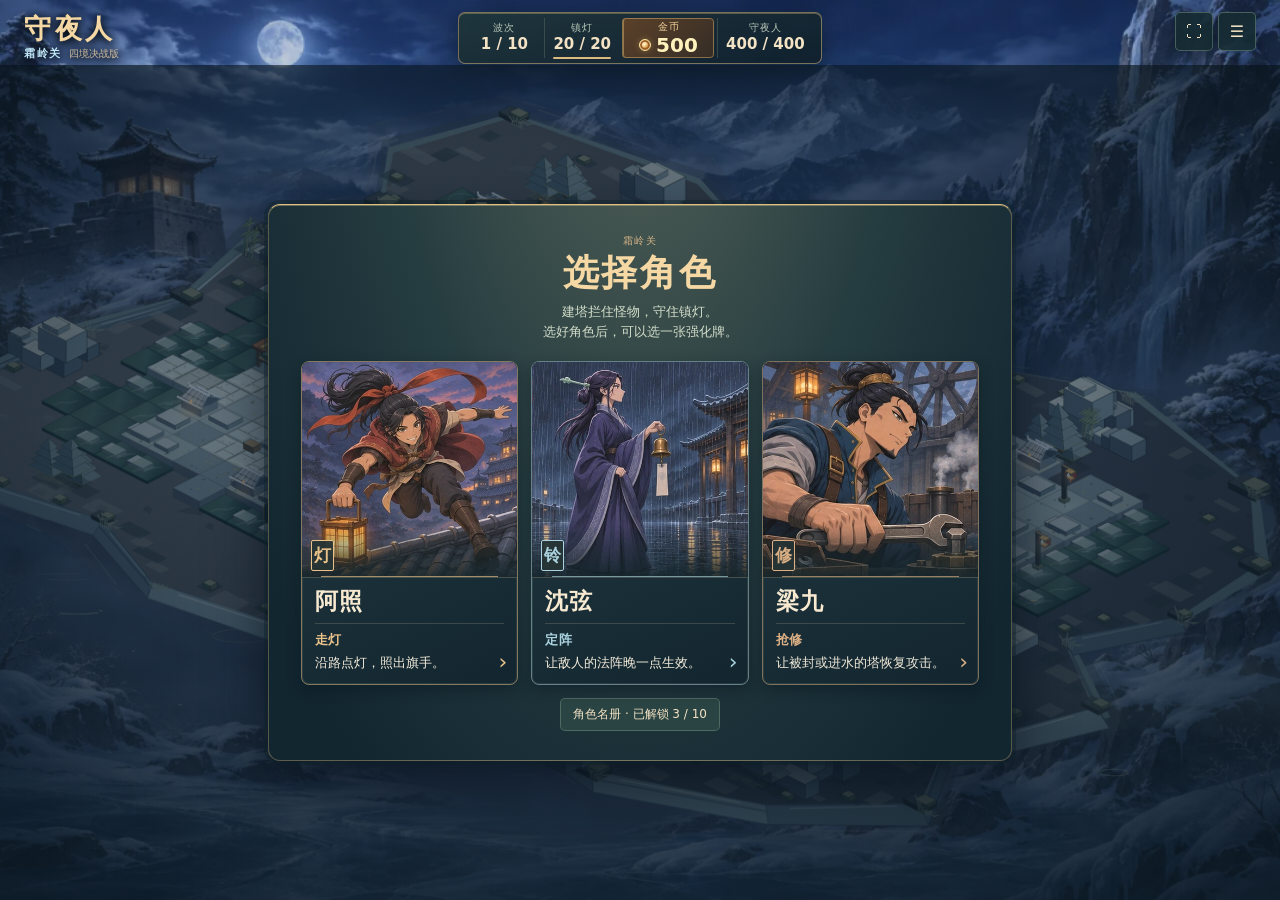
==== commit 148d476b: "Publish late waves and mobile playtest refinements" ====
--- a/index.html
+++ b/index.html
@@ -2,9 +2,9 @@
 <html lang="zh-CN">
 <head>
 <meta charset="utf-8"><meta name="viewport" content="width=device-width,initial-scale=1,viewport-fit=cover">
-<meta name="theme-color" content="#142325"><title>守夜人 · 霜岭守灯版</title><link rel="icon" href="data:,">
-  <script type="module" crossorigin src="./assets/index-XNR6Lg9x.js"></script>
-  <link rel="stylesheet" crossorigin href="./assets/index-DUBHxeXd.css">
+<meta name="theme-color" content="#142325"><title>守夜人 · 四境决战版</title><link rel="icon" href="data:,">
+  <script type="module" crossorigin src="./assets/index-D5F4bgch.js"></script>
+  <link rel="stylesheet" crossorigin href="./assets/index-SD9EMO78.css">
 </head>
 <body>
 <main>
@@ -15,7 +15,7 @@
       <div id="arena-frame" aria-hidden="true"></div>
     </div>
     <header class="hud">
-      <div class="field-brand"><h1>守夜人</h1><div class="brand-line"><strong id="map-name">青瓦镇</strong><span id="build-version">霜岭守灯版</span></div></div>
+      <div class="field-brand"><h1>守夜人</h1><div class="brand-line"><strong id="map-name">青瓦镇</strong><span id="build-version">四境决战版</span></div></div>
       <section class="strip" aria-label="战斗状态">
         <div><span class="label">波次</span><strong id="wave">1 / 10</strong></div>
         <div class="lamp-gauge"><span class="label" title="怪物到达出口会损耗镇灯，镇灯熄灭就会失守。">镇灯</span><strong id="life"></strong></div>
--- a/assets/index-SD9EMO78.css
+++ b/assets/index-SD9EMO78.css
@@ -0,0 +1 @@
+*{box-sizing:border-box}:root{color-scheme:dark;--ink:#f3e3c4;--muted:#b8c8b8;--deep:#142528;--panel:#192e30;--line:#6176676b;--accent:#edc48a;--jade:#b6d4ad;--rose:#e98f7b;font-family:Microsoft YaHei,PingFang SC,system-ui,sans-serif;background:#142426;color:var(--ink)}body{margin:0;overflow:hidden;overscroll-behavior:none}main{--hud-pad:clamp(10px,2vw,24px);--safe-top:env(safe-area-inset-top,0px);--safe-bottom:env(safe-area-inset-bottom,0px);--safe-left:max(var(--hud-pad),env(safe-area-inset-left,0px));--safe-right:max(var(--hud-pad),env(safe-area-inset-right,0px));--hud-top:calc(var(--safe-top) + 12px);--dock-bottom:calc(var(--safe-bottom) + 12px);--camera-top:calc(var(--safe-top) + 102px);--camera-bottom:calc(var(--safe-bottom) + 109px);position:relative;height:100vh;height:100dvh;overflow:hidden;background:#14262e}h1,h2,h3,p{margin:0}h2{font-size:23px;line-height:1.2}h3{font-size:14px;line-height:1.2}.layout,.field,.canvas-wrap,#board{position:absolute;inset:0}#board{display:block;width:100%;height:100%;touch-action:none;cursor:crosshair}.layout[data-zoom]:not([data-aiming]) #board{cursor:grab}#arena-frame{position:absolute;inset:var(--camera-top) var(--safe-right) var(--camera-bottom) var(--safe-left);pointer-events:none}.hud{position:absolute;inset:var(--hud-top) var(--safe-right) auto var(--safe-left);z-index:3;display:grid;grid-template-columns:1fr auto 1fr;gap:14px;align-items:start;pointer-events:none}.field-brand{justify-self:start;align-self:center;text-shadow:0 2px 8px #080d14}.field-brand h1{font:700 27px/1 SimSun,serif;letter-spacing:.13em;color:#f5d8a4}.brand-line{display:flex;flex-wrap:wrap;align-items:baseline;gap:2px 7px;margin-top:3px}.field-brand{filter:drop-shadow(0 1px 4px #0b1724dd)}#map-name{display:block;color:#d4dbc6;font-size:11px;letter-spacing:.14em}#build-version{color:#cfbd9d;font-size:10px;white-space:nowrap}.strip{display:flex;padding:5px 8px;gap:3px;border:1px solid #c6ad7790;border-radius:7px;background:linear-gradient(165deg,#20363aee,#101f2cf0);box-shadow:0 5px 22px #09141780,inset 0 1px #d1bd7958}.lamp-gauge{position:relative}.lamp-gauge:after{content:"";position:absolute;inset:auto 11% -1px;height:2px;border-radius:2px;background:linear-gradient(90deg,#dbb97f 0 var(--wick,0%),#263c43 var(--wick,0%) 100%)}.lamp-gauge:has([data-low]):after{background:linear-gradient(90deg,#ec8b75 0 var(--wick,0%),#432d39 var(--wick,0%) 100%)}.strip>div{min-width:74px;text-align:center;padding:3px 8px}.strip>div+div{border-left:1px solid #6176676b}.strip strong{display:block;font-size:15px;font-variant-numeric:tabular-nums;white-space:nowrap}.coin{color:#f5cc88}.strip>.wallet{min-width:92px;border-radius:4px;border-left-color:#e3b96d75;background:linear-gradient(135deg,#5b4129,#352d26);box-shadow:inset 0 0 0 1px #f0c47d6d;padding:2px 8px}.wallet .label{color:#f4d59f;letter-spacing:.08em}.wallet-value{display:inline-flex;align-items:center;justify-content:center;gap:5px;color:#ffe1a0;font-variant-numeric:tabular-nums}.wallet-value>i{flex:none;display:block;width:12px;height:12px;border-radius:50%;border:1px solid #ffe8a3;background:radial-gradient(circle at 36% 34%,#ffebb9 0 18%,#d69b4a 52%,#9c5e2d);box-shadow:inset 0 0 0 2px #9b602b,0 0 7px #ffc7724f}.strip .wallet strong{font-size:20px;line-height:1.1;color:#fff2bd;letter-spacing:.01em}.label{display:block;color:var(--muted);font-size:10px;letter-spacing:.12em}.playback{display:flex;justify-self:end;gap:5px;pointer-events:auto}.playback button{min-width:38px;min-height:39px;background:#162c33ec;box-shadow:0 4px 14px #030b104a}#fullscreen,#menu{font-size:16px;line-height:1}.battle-notice{position:absolute;z-index:2;inset:var(--notice-top,calc(var(--hud-top) + 60px)) var(--safe-right) auto var(--safe-left);display:flex;flex-direction:row-reverse;justify-content:space-between;gap:9px;align-items:start;pointer-events:none}.field-notices{display:grid;justify-items:end;gap:5px;max-width:min(560px,60%)}#entrance-alert{list-style:none;display:grid;gap:3px;padding:0;margin:0;color:#ffedbd;text-align:right}#entrance-alert li{display:flex;align-items:center;gap:6px;max-width:100%;width:fit-content;justify-self:end;padding:4px 7px;border:1px solid #dfae7596;border-left:3px solid #ffcf87;border-radius:4px;background:#4c372ced;font:700 11px/1.3 system-ui;box-shadow:0 4px 12px #140e1c70}#entrance-alert li>span,#entrance-alert li>b{flex:none;white-space:nowrap}#entrance-alert li>span{color:#f1bc7b}#entrance-alert li>b{padding:2px 4px;border-radius:3px;background:#ffd697;color:#332018;font-variant-numeric:tabular-nums}#entrance-alert li[data-type=summon]{border-left-color:#f2a1aa;background:#4a303fec;color:#ffdae2}#entrance-alert li[data-type=summon]>span{color:#f3adb5}#entrance-alert li[data-type=summon]>b{color:#371e2c;background:#f7b9c6}#entrance-alert li[data-type=flag]{border-left-color:#a7dcd6;background:#233f47ed;color:#e2f5e9}#entrance-alert li[data-type=flag]>span{color:#a5d8cc}#entrance-alert li[data-type=flag]>b{background:#c2e8dc;color:#213738}#incoming{display:flex;align-items:center;gap:5px 10px;max-width:100%;padding:6px 9px;border:1px solid var(--line);border-radius:6px;background:#172c33e8;color:#e8ddc8;font-size:11px;text-shadow:0 1px 2px #0e1c22}#incoming>strong{white-space:nowrap;color:#f0ce93}#incoming.imminent{background:linear-gradient(90deg,#59432e,#303735)}:is(#battle-incident,#field-support){position:absolute;z-index:3;right:var(--safe-right);bottom:calc(var(--dock-bottom) + 60px);width:min(340px,calc(100% - var(--safe-left) - var(--safe-right)));pointer-events:auto;padding:8px 10px;border:1px solid #dbc49960;border-left:3px solid var(--incident-tint);border-radius:5px;background:linear-gradient(135deg,#292a34fa,#172c33fa);box-shadow:0 5px 18px #060e16aa;color:#fff3d9}#field-support{--incident-tint:var(--support-tint,#eac697);border-left-color:var(--incident-tint)}#field-support .incident-heading{grid-template-columns:1fr auto;margin-bottom:6px}#support-clock{font:700 12px system-ui;font-variant-numeric:tabular-nums}#field-support[data-urgent] #support-clock{color:#ffc6a5}#support-choices [data-id=field]:not(:disabled){background:#334842;border-color:#e2b982a6}.incident-heading{display:grid;grid-template-columns:auto 1fr auto;align-items:center;gap:7px;font-size:14px;color:var(--incident-tint)}#incident-icon{display:grid;place-items:center;width:24px;height:24px;border:1px solid currentColor;border-radius:4px;font:700 15px SimSun,serif;background:#0f1e2a}#battle-incident[data-state=urgent]{box-shadow:0 0 18px color-mix(in srgb,var(--incident-tint) 32%,transparent),0 5px 18px #060e16aa}#battle-incident[data-state=yield] #incident-clock{color:#f6e0c2}#battle-incident:is([data-state=resolved],[data-state=missed]){background:linear-gradient(135deg,#243b38,#132731);box-shadow:0 5px 18px #060e16aa,0 0 16px #a2e6b830}#battle-incident[data-state=missed]{background:linear-gradient(135deg,#4a312e,#20252b);box-shadow:0 5px 18px #060e16aa,0 0 14px #f5a98832}#battle-incident:is([data-state=resolved],[data-state=missed]) #incident-note{margin:6px 0 2px}@media(prefers-reduced-motion:no-preference){:is(#battle-incident,#field-support):not([hidden]){animation:incident-enter .22s ease-out}}@keyframes incident-enter{0%{opacity:0;transform:translateY(6px)}to{opacity:1;transform:none}}#incident-clock{padding:3px 5px;border-radius:3px;background:#0a2026;font:700 12px system-ui;font-variant-numeric:tabular-nums;white-space:nowrap}#incident-timer{display:block;width:100%;height:3px;appearance:none;border:0;background:#485256;margin:5px 0}#incident-timer::-webkit-progress-bar{background:#485256}#incident-timer::-webkit-progress-value{background:var(--incident-tint)}#incident-timer::-moz-progress-bar{background:var(--incident-tint)}#incident-note{font-size:11px;line-height:1.36;margin-bottom:6px}.incident-actions{display:grid;grid-template-columns:repeat(var(--incident-choices,2),minmax(0,1fr));gap:5px}.incident-actions button{min-width:0;padding:5px 6px;min-height:40px;text-align:left;font-size:11px;border-color:#cfb78595;background:#253e44;color:#ffedc8}.incident-actions strong,.incident-actions small{display:block;line-height:1.26}.incident-actions small{margin-top:3px;color:#cee0da;font-size:10px}.incident-actions button:disabled{opacity:.6}@media(pointer:coarse){.incident-actions button{min-height:43px}}#map-prompt,#chime{position:absolute;pointer-events:none;z-index:4}#life[data-low]{color:#ff9d85}.arrival-lanes{display:flex;gap:4px 12px;flex-wrap:wrap}.arrival-lane{display:inline-flex;gap:5px;align-items:baseline;flex-wrap:wrap}.arrival-lanes b{color:var(--lane-tint,#b8d3ae);background:#18333eaa;padding:1px 4px;border-radius:3px}.layout[data-map=river] #map-name{color:#aee0de}.layout[data-map=shrine] #map-name{color:#f0bb9b}.layout[data-map=frost] #map-name{color:#c0e6f8}.layout[data-map=forge] #map-name{color:#f4b588}.threat-stack{display:grid;gap:5px;width:min(330px,100%);min-width:0;justify-items:start}#boss-intent{--boss-tint:#ecab97;pointer-events:none;width:min(278px,100%);padding:7px 9px;border:1px solid #b58d7988;border-left:3px solid var(--boss-tint);border-radius:5px;background:linear-gradient(118deg,#30242aef,#202831ef);box-shadow:0 5px 15px #0a10196e;color:#fff2d7}.boss-heading{display:flex;justify-content:space-between;gap:4px;align-items:center;font-size:12px}#boss-hp{font-size:10px;color:#edd4c4;font-variant-numeric:tabular-nums}#boss-meter,#boss-timer{display:block;appearance:none;width:100%;height:4px;margin:4px 0 5px;border:0;border-radius:5px;overflow:hidden;background:#57404b}#boss-timer{height:3px;margin:3px 0 4px;background:#2e2734}#boss-timer::-webkit-progress-bar{background:#2e2734}#boss-timer::-webkit-progress-value{background:var(--boss-tint)}#boss-timer::-moz-progress-bar{background:var(--boss-tint)}.boss-health-track{position:relative}#boss-gates{position:absolute;inset:0;pointer-events:none}#boss-gates i{position:absolute;top:0;height:4px;width:2px;background:#f4dfb9d1;box-shadow:0 0 3px #201627}#boss-meter::-webkit-progress-bar{background:#57404b}#boss-meter::-webkit-progress-value{background:linear-gradient(90deg,#b47678,var(--boss-tint))}#boss-meter::-moz-progress-bar{background:var(--boss-tint)}#boss-cast{display:block;color:var(--boss-tint);font-size:11px}#boss-counter{font-size:11px;color:#f0dfca;line-height:1.38}#boss-distance{color:#ffbc9e;font-size:11px;font-weight:700}#boss-focus{color:#ffdba4;font-size:11px}#boss-cast:empty,#boss-counter:empty,#boss-distance:empty,#boss-focus:empty{display:none}#boss-intent[data-near-exit]{border-left-color:#ffb184}#boss-action{pointer-events:auto;width:100%;min-height:34px;margin-top:5px;padding:4px;border-color:#a883a6;background:#513c54;color:#fff2dc;font-size:11px}#boss-action:hover,#boss-action:focus-visible{border-color:#edc7ed;background:#68476b}#boss-intent[data-state=casting]{box-shadow:0 0 19px #ec8d9057}#map-brief{border-left:2px solid #638f7b;padding:5px 6px;background:#5076601f;color:#304b42;font-size:11px}#map-mechanic{display:grid;grid-template-columns:auto minmax(0,1fr) auto;gap:6px;align-items:center;padding:6px 9px;border-block:1px solid #d5a77860;background:#47372e;color:#f4ddae;font-size:11px}#map-mechanic[data-map=river]{background:#203e48;color:#bae6ef}#map-mechanic[data-map=shrine]{background:#343249;color:#d8caf6}#map-mechanic strong{font-size:12px;white-space:nowrap}.battle-dock{position:absolute;z-index:3;inset:auto var(--safe-right) var(--dock-bottom) var(--safe-left);display:grid;grid-template-columns:minmax(0,1fr) auto minmax(0,1fr);align-items:end;gap:9px;pointer-events:none}.dock-primary,.dock-actions{display:flex;justify-content:center;align-items:end;gap:6px}.dock-primary{grid-area:1/2;position:relative}.guide-tip{display:flex;align-items:center;justify-content:space-between;gap:8px;padding:3px 6px 3px 9px;background:#162e34f7;color:#ffe3a9;border:1px solid #d4b37c;border-radius:6px;box-shadow:0 5px 16px #071721ad;font-size:12px;line-height:1.35}.guide-tip p{margin:0}.guide-tip button,.draw-actions .guide-skip{min-height:36px;padding:3px 6px;white-space:nowrap}.guide-skip{font-size:11px;background:#263c3d;color:#dfe7d6}#build-guide{position:absolute;z-index:4;left:clamp(91px,var(--guide-x),calc(100% - 91px));transform:translate(-50%,calc(-100% - 10px))}#build-guide:after{content:"";position:absolute;top:100%;left:calc(50% + var(--guide-x) - clamp(91px,var(--guide-x),calc(100vw - 91px)));border:7px solid transparent;border-bottom:0;border-top-color:#d4b37c;transform:translate(-50%);pointer-events:none}#build-guide [data-action=guide-pad]{color:#283131;background:#f4d399;font-weight:700}#fixture-cue{position:absolute;z-index:4;left:clamp(96px,var(--cue-x),calc(100% - 96px));transform:translate(-50%,calc(-100% - 9px));max-width:190px;min-height:34px;padding:4px 10px;white-space:nowrap;color:#302a21;background:#f3d69c;border-color:#fff0c6;box-shadow:0 3px #785f45,0 5px 14px #101c28be;font-weight:760;font-size:12px}#fixture-cue:is([data-anchor=sluice],[data-anchor=pump]){color:#143638;background:#a8ddce;border-color:#e1ffe8}#fixture-cue:after{content:"";position:absolute;top:100%;left:calc(50% + var(--cue-x) - clamp(96px,var(--cue-x),calc(100vw - 96px)));border:7px solid transparent;border-bottom:0;border-top-color:inherit;transform:translate(-50%);pointer-events:none}@media(pointer:coarse){#fixture-cue{min-height:43px}}#skill-guide{position:absolute;inset:auto 0 calc(100% + 7px);pointer-events:auto}#skill-guide .guide-skip{width:auto;flex:none}.tower-guide{box-shadow:none}[data-guide-target]{outline:2px solid #ffd891;outline-offset:2px}#draw-choices[data-guide-target]{outline-offset:5px;border-radius:6px}@media(pointer:coarse){.guide-tip button{min-height:42px}}@media(max-width:760px){#skill-guide{position:static;width:100%}}.dock-actions{grid-area:1/3;justify-self:end}.dock-primary button,.dock-actions button{pointer-events:auto}#quick-order,#starter button{min-height:49px;padding:7px 15px;font-weight:750;white-space:nowrap;background:linear-gradient(#efd39d,#d9b276);color:#33271b;border-color:#ecd4a4;box-shadow:0 3px #775638,0 5px 14px #071421a6}#quick-order.primary:hover:not(:disabled){background:#f5d49e;border-color:#ffebc2}#quick-order[data-urgent]{background:#ffbc89;color:#481f17;border-color:#ffe0b3;box-shadow:0 4px #a75c38,0 9px 22px #030e19bc}#starter:empty,#preparations:empty{display:none}#starter button{background:#244442;color:#f2ddad;border-color:#9aaf91;box-shadow:0 4px #132a2d,0 9px 22px #030e19bc}#starter small{font-size:10px}#side-prep{display:grid;grid-template-columns:repeat(2,minmax(0,1fr));gap:5px;width:min(308px,calc(100vw - 20px))}#side-prep button{white-space:normal;text-align:left;min-height:52px;padding:5px 8px;background:#172f36ed;border-color:#53736f}#side-prep button[aria-pressed=true]{background:#294944;border-color:#e1c689}#side-prep strong,#side-prep small{display:block}#side-prep small{line-height:1.3;color:#d2ddcc;margin-top:2px}.layout[data-phase=planning]:has(#side-prep) #quick-order{width:100%}#battle-plan-choices{display:grid;grid-template-columns:repeat(2,minmax(0,1fr));gap:6px;margin:0 0 7px;width:min(320px,calc(100vw - 20px));text-align:left}#battle-plan-choices:empty{display:none}#defense-pick{width:min(432px,calc(100vw - 18px));padding:7px;margin-bottom:5px;color:#f4deae;background:#172f36ef;border:1px solid #8b896a;border-radius:6px;font-size:12px}#defense-pick-copy span{margin-left:4px;color:#bed1c5;font-size:10px}.defense-when{color:#d4e0d4;font-size:11px;margin:3px 0 6px}.defense-options{display:grid;grid-template-columns:repeat(2,minmax(0,1fr));gap:5px}.defense-options button{min-height:52px;min-width:0;padding:4px 6px;white-space:normal;text-align:left;background:#26423f;border-color:#879781}.defense-options strong,.defense-options small{display:block;line-height:1.32}.defense-options small{color:#d8e4d4;font-size:10px;margin-top:2px}#command-bar:has(#defense-pick:not([hidden])) #quick-order{width:100%}.defense-options button[aria-pressed=true]{background:#385754;border-color:#ffe0a1;box-shadow:inset 0 0 0 1px #ffe0a17a}.defense-actions{display:flex;align-items:center;flex-wrap:wrap;gap:5px;margin-top:5px}.defense-actions button{flex:1 0 auto;min-height:33px;padding:3px 7px;font-size:11px;white-space:nowrap}.defense-actions button[data-action=defense]{color:#13262a;background:#edd399;border-color:#eddaa9}.defense-actions button[data-action=defense-pad],#defense-pick>button[data-action=defense-pad]{color:var(--route-ink);border-color:var(--route-ink);min-height:33px;margin:3px 3px 0 0}@media(max-width:760px){.dock-primary #defense-pick button[data-action=defense-pad],.dock-primary #defense-pick .defense-actions button{width:auto;min-height:42px}}#lane-brief,#opening-preview{margin:0 0 5px;padding:3px 7px;color:#e4edca;background:#163338e6;border-left:2px solid #a0d1bd;border-radius:3px;font-size:11px;line-height:1.4}#lane-brief{display:block;width:100%;min-height:34px;text-align:left;font-weight:600;border-top-color:#426362;border-right-color:#426362;border-bottom-color:#426362}#lane-brief:disabled{opacity:.8}#battle-aid-status{margin:2px 0 0;padding:4px 8px;border:1px solid #8cc1a5a3;border-radius:4px;background:#132e32f2;color:#dbf2d8;font-size:11px;font-weight:700;justify-self:end}#battle-plan-choices button{padding:6px 9px;min-height:47px;white-space:normal;text-align:left;color:#f1e7cf;background:#172f36ed;border-color:#53736f}#battle-plan-choices button[aria-pressed=true]{background:#274843;border-color:#d4c28c;box-shadow:inset 0 0 0 1px #bfb17b45}#battle-plan-choices button:disabled{opacity:.55}#battle-plan-choices strong,#battle-plan-choices small{display:block}#battle-plan-choices small{font-size:10px;line-height:1.28;margin-top:2px;color:#d2ddcc}.layout[data-phase=planning] #command-bar:has(#battle-plan-choices:not(:empty)) #quick-order{width:100%}.dock-actions button{min-height:42px;min-width:53px;background:#152c32ec}#brief-toggle[data-threat]{border-color:#f1b580;color:#ffe2ad;box-shadow:0 0 13px #ad724f9c}#cancel-aim{background:#523b30;border-color:#d6a475}.tower-head h3{flex:1}.tower-head [data-action=tower-more]{font-size:11px}.layout[data-aiming] #castle{display:none}#map-mechanic span{line-height:1.35}#map-mechanic button{min-height:33px}#boss-intent[data-state=ward] #boss-meter::-webkit-progress-value{background:linear-gradient(90deg,#648683,#b3dcca)}#opening-buff{padding:5px 7px;background:#bb955c23;border-left:2px solid #a18552;color:#f5dba4;font-size:11px}#fixtures{display:grid;grid-template-columns:auto repeat(3,minmax(0,1fr));gap:4px;padding:5px 7px;border-bottom:1px solid var(--line)}#fixtures:empty,#patrol-options:empty{display:none}.pressure{width:100%;padding:7px 8px;border:1px solid #a78668;border-left:3px solid #e6b88d;border-radius:5px;background:#233436f7;box-shadow:0 4px 12px #111b24ab}.pressure[data-state=active]{background:#413741f7}.pressure[data-state=drain]{background:#512e32fb;border-color:#bf786c;border-left-color:#ffaf88}.pressure-copy{display:grid;grid-template-columns:1fr auto;gap:2px 8px;align-items:center}.pressure strong{font-size:13px;color:#ffe0a8}#pressure-clock{color:#ffdab1;font-size:12px;font-variant-numeric:tabular-nums;font-weight:700}.pressure small,.pressure-meter{grid-column:1/-1}.pressure small,.rift-plan-note{font-size:11px;line-height:1.32}.pressure small{color:#fff0d2}.rift-plan-note{padding:6px 9px;color:#f5d7ba;background:#284143}.pressure-actions{display:flex;gap:5px;margin-top:5px;pointer-events:auto}.pressure-actions button{flex:1;padding:3px 5px;min-height:32px;font-size:11px}.pressure-actions button:not(:disabled){border-color:#b89b70;background:#3d4842;color:#fff4d6}.pressure-meter{height:3px;margin-top:4px;background:#382d33;border-radius:3px;overflow:hidden}.pressure-meter i{display:block;width:var(--rift-hp);height:100%;background:#e5ab7b}.report-rifts{display:block;color:var(--jade);font-size:10px}.fixture-count{display:grid;place-content:center;padding:0 6px;color:var(--muted);font-size:11px;text-align:center}.fixture-count b{color:var(--accent);font-size:15px}#fixtures button{display:grid;align-content:center;gap:1px;min-height:41px;padding:3px 2px}#fixtures button small{color:#bed3c1;font-size:10px}.objective-choices{display:grid;grid-auto-columns:minmax(0,1fr);grid-auto-flow:column;gap:4px;margin-top:5px}.objective-choices button{font-size:11px;padding:4px 2px}.objective-choices button:hover,.objective-choices button[aria-pressed=true]{background:#425648;color:#fff2cf;border-color:#425648}#map-prompt{bottom:var(--camera-bottom);left:50%;transform:translate(-50%);width:max-content;max-width:90%;background:#172c33ef;padding:5px 10px;border:1px solid #9c85596e;border-radius:6px;color:#ffdea1;font-size:12px;text-align:center}#map-prompt[data-opening]{background:#162b34ee;color:#ffdfa6;border-color:#ccb18580;box-shadow:0 4px 18px #0d1825ba}#chime{top:25%;left:50%;transform:translate(-50%);padding:7px 15px;color:#f7ddaf;font:700 clamp(17px,3vw,29px) SimSun,serif;text-shadow:0 2px 8px #12272b;background:#192b31c9;border:1px solid #c9ae6999;white-space:nowrap}#phase-overlay{position:absolute;z-index:4;inset:calc(var(--hud-top) + 53px) 0 0;display:grid;place-items:center;padding:15px;background:radial-gradient(ellipse at 50% 52%,#101c22b3,#0c18225c 74%,transparent)}.phase-card{width:min(595px,100%);max-height:100%;overflow:auto;padding:clamp(16px,4vw,30px);border:1px solid #d1ac735d;border-top-color:#e1bd7e;border-radius:9px;background:linear-gradient(146deg,#1d363bfa,#112431fa);color:#f6e4bf;box-shadow:0 1px #daca9740 inset,0 16px 70px #081115bf;text-align:center}.phase-card .label{color:#d5b486;margin-bottom:6px}.phase-card h2{color:#f5d8a4;font:700 clamp(24px,4vw,36px)/1.1 SimSun,serif;letter-spacing:.07em}#phase-copy{max-width:29em;margin:9px auto 16px;font-size:13px;line-height:1.55;color:#d3decb}[data-phase=squad] #phase-copy{white-space:pre-line}#decisions{display:grid;gap:8px}[data-phase=squad] #phase-overlay{background:radial-gradient(ellipse at 50% 54%,#101c2245,#08131aaf),linear-gradient(0deg,#07182163,transparent 60%)}[data-phase=squad] .phase-card{width:min(744px,100%);padding:clamp(14px,3.5vw,29px);border-radius:12px;background:radial-gradient(ellipse at 50% -35%,#566459,#253c40 49%,#122630 89%);box-shadow:0 0 0 4px #0d212967,0 20px 58px #07121ccd,inset 0 1px #efd79c5e}.squad-choices{display:grid;grid-template-columns:repeat(3,minmax(0,1fr));gap:clamp(7px,1.4vw,13px);padding:3px}.squad-choice,.draw-shell{--squad-ink:#dfbe88}.squad-choice[data-id=archers],#opening-draw[data-squad=archers] .draw-shell{--squad-ink:#b3dbe0}.squad-choice[data-id=runes],#opening-draw[data-squad=runes] .draw-shell{--squad-ink:#bee2a6}.squad-choice[data-id=mixed],#opening-draw[data-squad=mixed] .draw-shell{--squad-ink:#f6c18b}.squad-choice{display:grid;grid-template-rows:auto 1fr;position:relative;overflow:hidden;text-align:left;padding:0;border:1px solid color-mix(in srgb,var(--squad-ink) 48%,#26363c);border-radius:8px;background:linear-gradient(156deg,#233b43,#132630);color:#f7ead1;box-shadow:inset 0 0 0 1px #c9cc951e,0 5px 14px #07141b67;transition:transform .24s cubic-bezier(.2,.75,.24,1),border-color .24s,box-shadow .24s}.squad-choice:is(:hover,:focus-visible){transform:translateY(-3px);background:linear-gradient(156deg,#304c50,#172d38);border-color:var(--squad-ink);box-shadow:0 8px 18px #0a161e9a,0 0 15px color-mix(in srgb,var(--squad-ink) 30%,transparent)}.squad-choice:active:not(:disabled){transform:translateY(0) scale(.985)}.squad-art{display:block;position:relative;overflow:hidden;aspect-ratio:2.14;border-bottom:1px solid #d9cd913d}.squad-art img{display:block;width:100%;height:100%;object-fit:cover;object-position:50% 56%;transition:transform .4s cubic-bezier(.2,.75,.24,1)}.squad-choice:is(:hover,:focus-visible) img{transform:scale(1.07)}.squad-art b{position:absolute;bottom:6px;left:9px;display:grid;place-items:center;width:28px;height:29px;border-radius:4px;color:var(--squad-ink);border:1px solid currentColor;background:#142731e8;font:700 17px SimSun,serif}.squad-info{display:grid;gap:5px;align-content:start;padding:10px 13px 12px}.squad-info strong{font:700 clamp(17px,2.6vw,23px)/1.2 SimSun,serif;letter-spacing:.04em}.squad-role{font-size:11px;color:var(--squad-ink)}.squad-perks{display:grid;gap:3px;margin-top:3px;padding-top:7px;border-top:1px solid #e0d5a62e;color:#e7e7d6;font-size:12px}.squad-arrow{position:absolute;bottom:11px;right:10px;color:var(--squad-ink);font:22px/1 system-ui}.keeper-art{aspect-ratio:.94;background:#172b36}.keeper-art:after{content:"";position:absolute;inset:0;background:linear-gradient(0deg,#142834ee,transparent 31%);pointer-events:none}.keeper-art b{z-index:1}.keeper-slice{display:block;position:absolute;inset:0 0 auto;width:100%;aspect-ratio:1;overflow:hidden;transition:transform .36s ease-out;transform-origin:50% 30%}.keeper-atlas{position:absolute;left:calc(var(--col)*-100%);top:calc(var(--row)*-100%);width:500%;height:200%;background:var(--keepers-ink) 0 0/100% 100% no-repeat}.keeper-card .keeper-art b{width:23px;height:31px;border-radius:2px;background:#263435ed}.keeper-plans{margin:8px 0;padding:8px 9px;border:1px solid #8d92744c;background:#162a31}.keeper-plans summary{color:#e3cda0;font-size:13px;cursor:pointer}.keeper-plans p{margin:6px 0;font-size:12px}.keeper-plans .objective-choices{display:grid;grid-template-columns:1fr 1fr;gap:5px}.keeper-plans button{display:grid;text-align:left;white-space:normal;gap:3px}.keeper-plans small{font-size:11px;line-height:1.35}.keeper-atlas[data-portrait=action]{background-image:var(--keepers-action)}#keeper-angle{display:block;margin:1px 0 13px;padding:5px 10px;border-radius:3px;color:#f6e3b8}#forecast [data-threat=air]{color:#b9def6;border-color:#7bb1d184}#forecast [data-threat=armor]{color:#efd1a2;border-color:#c69f6e84}#forecast [data-threat=boss]{color:#f2b1ba;border-color:#d38c9d84}.tower-neighbor{font-size:11px;margin:4px 0 9px;color:#c5d5c4}button.keeper-card:is(:hover,:focus-visible) .keeper-slice{transform:translateY(-1.2%) scale(1.055)}.keeper-art:before{content:"";position:absolute;inset:auto 9% 0;height:1px;z-index:2;background:var(--squad-ink);opacity:.65;box-shadow:none}.keeper-card .keeper-art:after{background:linear-gradient(0deg,#14252be1,transparent 24%)}@media(prefers-reduced-motion:no-preference){.squad-choices .keeper-card{animation:keeper-enter .38s ease-out both}.squad-choices .keeper-card:nth-child(2){animation-delay:.07s}.squad-choices .keeper-card:nth-child(3){animation-delay:.13s}}@keyframes keeper-enter{0%{opacity:.22;translate:0 8px}to{opacity:1;translate:0 0}}.keeper-card .keeper-build{display:block;padding:5px 6px;margin-top:3px;border-left:2px solid color-mix(in srgb,var(--squad-ink),transparent 44%);background:#12242e8c;color:#dce7e2;font-size:11px}.keeper-quick{display:grid;gap:3px;font-size:13px;color:#f3ebda}.keeper-quick em{letter-spacing:.025em}.squad-choices .squad-perks{padding-top:6px}.keeper-card .squad-perks{line-height:1.5;padding-right:5px}.keeper-card .squad-perks em{color:var(--squad-ink);font-weight:700;font-style:normal}.keeper-ledger{justify-self:center;padding:6px 12px;margin-top:2px;font-size:12px}.keeper-unlock{border:1px solid #c5a97488;border-radius:5px;color:#ffe1a2;padding:7px;margin-bottom:9px}#keeper-roster{position:relative;width:min(1020px,calc(100% - 24px));max-width:none;max-height:calc(100dvh - 24px);margin:auto;overflow:auto;padding:20px;border:1px solid #b89863;border-radius:12px;background:#172e38;color:#f4e3c2;box-shadow:0 20px 72px #061319b0}#keeper-roster::backdrop{background:#08131ac7}#keeper-roster form{position:absolute;right:12px;top:12px}#keeper-progress{margin:6px 0 13px;color:#d8c4a1;font-size:13px}#keeper-list{display:grid;gap:9px;grid-template-columns:repeat(5,minmax(0,1fr))}#keeper-list .squad-choice{min-width:0;grid-template:auto 1fr / 1fr}#keeper-list .keeper-art{height:auto;aspect-ratio:1.18}#keeper-list .keeper-art:has([data-portrait=action]),.squad-choices .keeper-art:has([data-portrait=action]){aspect-ratio:1}@media(max-width:620px)and (max-height:690px){.squad-choices .keeper-art:has([data-portrait=action]){aspect-ratio:1.58}}#keeper-list .keeper-card[data-locked] .keeper-slice{filter:saturate(.78) brightness(.85)}@media(max-width:820px){#keeper-list{grid-template-columns:repeat(3,minmax(0,1fr))}}@media(max-width:560px){#keeper-list{grid-template-columns:repeat(2,minmax(0,1fr))}}.river-council{display:grid;gap:6px;margin:4px 0;color:#efd4a1}.river-council>div{display:grid;gap:5px;grid-template-columns:1fr 1fr}.river-council .choice{padding:8px;text-align:left;border-color:#bea17078}.river-council small{display:block;font-size:11px;line-height:1.4}#defense-board{margin:8px 0;border:1px solid #a98e5b72;border-radius:6px;padding:6px 8px;background:#332e2461}#watch-steps{display:grid;grid-template-columns:repeat(5,1fr);gap:4px;margin-bottom:8px}#watch-steps span{border-bottom:2px solid #415963;text-align:center;color:#acc1bc;font-size:11px;padding:3px}#watch-steps [data-done]{border-color:#80aa91;color:#c2ddbd}#watch-steps [aria-current=step]{border-color:#ebbb80;color:#ffe4b4}@media(max-width:550px){[data-phase=squad] #phase-overlay{padding:9px}.squad-choices{grid-template-columns:1fr}.squad-choice{grid-template:1fr / minmax(72px,29%) minmax(0,1fr);min-height:82px}.squad-art{height:100%;aspect-ratio:auto;border:0;border-right:1px solid #d9cd913d}.keeper-art{min-height:92px}.squad-choices .keeper-art:has([data-portrait=action]){width:100%;aspect-ratio:auto;container-type:size}.squad-choices .keeper-slice{inset:50% auto auto 50%;width:max(100cqw,100cqh);translate:-50% -50%}.squad-art img{position:absolute;inset:0}.squad-art b{width:22px;height:23px;left:5px;bottom:5px;font-size:14px}.squad-info{padding:7px 19px 8px 10px;gap:2px}.squad-perks{padding-top:4px;font-size:11px;gap:0}.squad-arrow{bottom:50%;right:7px;transform:translateY(50%)}}@media(max-width:550px)and (max-height:690px){.squad-choices .squad-info{padding-block:5px;gap:1px}.squad-choices .squad-perks{margin-top:1px;padding-top:3px}.squad-choices .keeper-quick{gap:0}}@media(max-height:490px)and (orientation:landscape)and (min-width:551px){[data-phase=squad] #phase-overlay{padding:8px}[data-phase=squad] .phase-card{padding:10px 15px}[data-phase=squad] #phase-copy{margin:5px 0 6px}.squad-art{aspect-ratio:3.16}.keeper-art{aspect-ratio:2.3}.squad-info{padding-block:7px 9px}}@media(prefers-reduced-motion:reduce){.squad-choice,.squad-art img{transition:none}.squad-choice:is(:hover,:focus-visible),.squad-choice:is(:hover,:focus-visible) img{transform:none}.keeper-slice{transition:none}button.keeper-card:is(:hover,:focus-visible) .keeper-slice{transform:none}}.event-layout{display:grid;grid-template-columns:minmax(92px,.72fr) minmax(0,1fr);gap:10px}.event-layout img{width:100%;height:100%;max-height:145px;min-height:0;object-fit:cover;border:1px solid #d1ac735d;border-radius:5px}.event-layout>div{display:grid;gap:6px}.event-layout .choice{min-height:48px;padding:7px 11px;text-align:left}.event-layout .choice small{display:block;margin-top:4px}.drawer{position:fixed;inset:auto var(--safe-right) calc(var(--dock-bottom) + 61px) auto;margin:0;max-height:68dvh;width:min(411px,calc(100% - var(--safe-left) - var(--safe-right)));overflow:auto;overscroll-behavior:contain;padding:0 12px 12px;border:1px solid #c7ac768f;border-radius:8px;background:#152c33f7;color:var(--ink);box-shadow:0 13px 50px #07121bc4}#game-menu{inset:calc(var(--hud-top) + 49px) var(--safe-right) auto auto;width:min(260px,calc(100% - var(--safe-left) - var(--safe-right)))}.drawer-heading,.drawer-actions,.situation-meta{display:flex;align-items:center;gap:6px}.drawer-heading{position:sticky;z-index:1;top:0;margin:0 -12px 3px;padding:7px 12px;justify-content:space-between;background:#193239;border-bottom:1px solid var(--line)}.drawer-heading h2{font:700 21px SimSun,serif;color:#f5d6a1}.drawer-close{font-size:20px;min-width:37px;padding:0}.drawer-actions{margin-block:8px}.drawer-actions button,.menu-actions button{min-height:42px}.menu-actions{display:grid;gap:5px;margin-top:9px}.situation-meta{flex-wrap:wrap;margin:8px 0;color:#c4d4c1;font-size:11px}.situation-meta strong{color:#f3d3a2}.situation-meta span+span{margin-left:auto}.war-plan{display:grid;gap:6px;font-size:12px;color:#d7e2cf}#map-brief{color:#c8d7be}#forecast{display:flex;flex-wrap:wrap;gap:4px}#forecast:empty{display:none}#forecast span{font-size:11px;padding:2px 5px;border-radius:3px;background:#a68c6450;color:#f2dfbb}#patrol{padding:5px 7px;color:#d6ebcf;background:#abc09322;border-left:2px solid #7b956d;font-size:11px}#wave-progress{height:4px;margin:6px 0 10px;background:#475348;border-radius:4px;overflow:hidden}#wave-progress i{display:block;width:var(--fill);height:100%;background:#d5b985}#preparations{display:flex;gap:6px;flex-wrap:wrap}.advisor-details{margin-top:9px}.advisor-details summary{cursor:pointer;color:#c6d3bb;font-size:12px;padding:5px 0}#castle,#advisor{display:grid;gap:5px}#decisions:empty,#castle:empty,#advisor:empty{display:none}button{font:inherit;font-size:12px;min-height:33px;padding:5px 8px;cursor:pointer;color:var(--ink);background:#2a4343;border:1px solid #658075a1;border-radius:5px;transition:background .15s,border-color .15s,transform .12s}button:hover:not(:disabled),button[aria-pressed=true]{background:#41574a;border-color:#e9c890;color:#ffedce}button:active:not(:disabled){transform:translateY(1px)}button:disabled{opacity:.56;cursor:default}button.primary{font-size:14px;font-weight:850;min-height:39px;color:#2b2926;background:#ecc488;border-color:#eccc97}button.primary:hover:not(:disabled){background:#f4d6a1}button.choice{text-align:left;padding:6px 8px;min-height:42px;display:grid;gap:3px}.choice strong{color:#fae6c0;font-size:13px}.choice small{color:#becdbd;font-size:11px;line-height:1.25}.choice[data-rarity=rare]{border-color:#97c8ab}.choice[data-rarity=gold]{border-color:#e2ba7e;background:#52493a}.choice[data-rarity=gold] strong{color:#ffe0a1}.choices{display:grid;grid-template-columns:repeat(3,minmax(0,1fr));gap:4px}.choices .choice{padding:5px}.plans{display:grid;gap:4px}#advisor h3,#castle h3{margin:0 0 2px;color:#e0ccab}#advisor p{font-size:11px;color:var(--muted)}#radio{grid-area:1/1;max-width:300px;color:#f2dfbb;font-size:11px;line-height:1.35;text-shadow:0 1px 5px #080e15,0 1px 2px #0a0f16;align-self:center}#castle{position:absolute;bottom:var(--camera-bottom);left:var(--safe-left);z-index:4;width:min(350px,calc(100% - var(--safe-left) - var(--safe-right)));max-height:min(55dvh,420px);overflow:auto;overscroll-behavior:contain;box-shadow:0 8px 24px #0a1416d9;padding:9px;border:1px solid #a18b5f69;border-radius:7px;background:linear-gradient(138deg,#263d40,#19292f)}.tower-head{position:sticky;z-index:1;top:0;display:flex;justify-content:space-between;align-items:center;gap:8px;margin:-9px -9px 4px;padding:7px 9px 5px;background:#263a3c;border-bottom:1px solid #a18b5f55}.tower-head button{min-width:32px;min-height:30px;padding:0;font-size:19px;line-height:1}.towers-grid,.tower-specs{display:grid;grid-template-columns:repeat(2,minmax(0,1fr));gap:6px}.towerbutton{display:grid;grid-template-rows:41px auto 1fr;align-content:start;gap:4px;text-align:left;min-height:80px;padding:4px 6px 6px;border-color:color-mix(in srgb,var(--tower-tint) 49%,#344e51);background:linear-gradient(145deg,#263c40,#193039)}.tower-picture{position:relative;display:block;overflow:hidden;border-radius:3px;background:#1b3037}.tower-fit{display:inline-block;margin-right:4px;color:#f0d19b;font-style:normal;font-weight:700}.tower-picture img{display:block;height:100%;width:100%;object-fit:cover;object-position:50% 49%;pointer-events:none}.tower-picture i{position:absolute;left:3px;bottom:3px;line-height:1.35;padding:0 4px;font-style:normal;color:var(--tower-tint);border:1px solid currentColor;border-radius:3px;background:#13262ee9}.tower-purpose{color:#d2dacf;font-size:10px;line-height:1.3}.tower-price{color:#edc885;white-space:nowrap;font-variant-numeric:tabular-nums}.tower-card{display:grid;gap:7px;font-size:12px}.tower-links{display:flex;flex-wrap:wrap;gap:5px}.tower-links span{padding:2px 6px;color:#deddb1;background:#58664b52;border:1px solid #88956950;border-radius:3px;font-size:10px}.tower-specs .choice,.specialty{border-left:2px solid var(--tower-tint);background:#364a44}.tower-specs .choice strong,.tower-card .specialty strong{color:var(--tower-tint)}.specialty,.tower-card .specialty{padding:5px 7px;color:#e4dcc6}.tower-card .tower-upgrade{color:#342f21;background:#e9c693;border-color:#e7c486}.tower-card p{color:var(--muted);line-height:1.35}.tower-relay{display:grid;gap:3px;padding:5px 7px;border-left:2px solid var(--tower-tint);background:#172e3a}.tower-relay strong{color:var(--tower-tint)}.tower-relay small{font-size:10px;color:#e6d5ad}.tower-card .row{display:flex;gap:5px;flex-wrap:wrap}.tower-card .row button{flex:1}.skills{display:grid;grid-template-columns:repeat(4,minmax(0,1fr));gap:5px}.skills button{display:grid;grid-template-columns:auto auto;grid-template-areas:"icon state" "title title";place-content:center;place-items:center;gap:1px 5px;min-width:72px;min-height:55px;overflow:hidden;white-space:nowrap;position:relative;padding:5px 8px;background:linear-gradient(160deg,#283942f7,#16262efb);border-color:#8c7c61;box-shadow:inset 0 1px #e3c8a41c,0 3px #11232b,0 6px 15px #07141c8a}.skills button>i{grid-area:icon;color:var(--skill-ink,#f3c785);font:700 20px/1 SimSun,serif;font-style:normal;text-shadow:0 1px 1px #091623}.skills button[data-id=lamp]{--skill-ink:#a9e2c8}.skills button[data-id=militia]{--skill-ink:#c5d5d8}.skills button[data-id=meteor]{--skill-ink:#f4ad84}.skills button>span:first-of-type{grid-area:title;font-size:12px;font-weight:650}.skill-status{grid-area:state;color:#ead0a4;font-size:10px;display:flex;gap:3px;align-items:center}.skill-status kbd{border:1px solid #605c54;border-radius:3px;padding:0 3px;color:#f4ddad}.skill-status b:empty{display:none}.skills button:after{content:"";position:absolute;left:0;bottom:0;height:3px;width:var(--cool,0%);background:#f4c181}.skills button[aria-pressed=true]{background:#5d4b39;border-color:#ffdba0;box-shadow:inset 0 0 0 1px #ecd29c6b,0 3px #1b282e}.targets button{min-height:31px;font-size:11px;padding-inline:3px}#battle-report table{border-collapse:collapse;width:100%;margin:10px 0;font-size:clamp(11px,2.8vw,14px);text-align:center;font-variant-numeric:tabular-nums}#battle-report th,#battle-report td{padding:5px;border-bottom:1px solid var(--line)}#battle-report th{color:var(--jade);font-weight:600}.report-ford{display:block;color:var(--rose);font-size:10px}.report-focus{display:flex;gap:6px 12px;flex-wrap:wrap;margin:7px 0 9px}.report-focus span{padding:5px 8px;border:1px solid #71958a80;border-radius:4px;background:#213b3c;color:#e4ecc9;font-size:12px}.report-table{overflow-x:auto;margin-bottom:7px}.report-summary{margin:0 0 8px;color:var(--muted);font-size:12px}kbd{color:#c4c8ad;font-size:10px;margin-left:3px}[hidden]{display:none!important}:focus-visible{outline:2px solid #ffe5ab;outline-offset:-3px}dialog{max-width:min(520px,94vw);background:#243b3c;color:#f0ddbc;border:1px solid #a99e78;border-radius:8px;padding:19px;font-size:14px;line-height:1.6}#opening-draw{--seal:#9db7ac;width:min(778px,96vw);max-width:96vw;max-height:92dvh;padding:0;overflow:auto;background:#142330;border:1px solid #b299709b;color:#f3dfb8;box-shadow:0 25px 75px #07101cdd}#opening-draw[data-reward]{--seal:#c69c71}#opening-draw::backdrop{background:#0a1420d2;-webkit-backdrop-filter:blur(5px);backdrop-filter:blur(5px)}@media(prefers-reduced-motion:no-preference){#opening-draw[open]{animation:draw-enter .26s cubic-bezier(.18,.7,.24,1) both}#opening-draw[open]::backdrop{animation:reveal-fortune .23s ease-out both}}@keyframes draw-enter{0%{opacity:.24;translate:0 8px}to{opacity:1;translate:none}}.draw-shell{position:relative;overflow:clip;text-align:center;padding:clamp(11px,3.8vw,30px);background:radial-gradient(ellipse at 50% 18%,color-mix(in srgb,var(--squad-ink) 21%,#374e54),#2b4149 37%,#152731 79%);isolation:isolate}.draw-shell:after{content:"";position:absolute;inset:6px;z-index:-1;pointer-events:none;border:1px solid #b3976937;border-radius:5px}#draw-particles{position:absolute;inset:0;width:100%;height:100%;z-index:3;pointer-events:none}.draw-shell:before{content:"";position:absolute;inset:0;z-index:-1;pointer-events:none;opacity:.32;background:repeating-linear-gradient(109deg,transparent 0 9px,#c3ad7e21 10px,transparent 11px 13px),linear-gradient(150deg,#c89b5d55,transparent 50%)}.draw-shell h2{font-family:SimSun,serif;letter-spacing:.1em;color:#ffe1a7;font-size:clamp(24px,5vw,33px);text-shadow:0 2px 10px #0b1b28,0 0 30px #e7b87349}#draw-wallet{margin:6px auto 0;padding:2px 9px;border:1px solid #ba985c88;border-radius:4px;background:#382f25;color:#f7d291;font-size:11px}#draw-gold{color:#fff2bf;font-size:16px}#draw-copy{margin:7px auto 12px;max-width:420px;min-height:1.6em;color:#e2d1ae;font-size:13px}#opening-draw[data-releasing] #draw-copy{visibility:hidden}#draw-odds-details{margin:5px auto;color:#e2d1ae;font-size:11px}#draw-odds-details summary{cursor:pointer}#draw-odds{margin:-5px auto 9px;color:#c7d3c6;font-size:10px;line-height:1.5}#draw-stage{position:relative;display:grid;align-items:center;min-height:clamp(255px,57vw,328px)}#draw-stage:has([data-launch]:is([data-peak=epic],[data-peak=gold])):before{content:"";position:absolute;inset:-3% -4%;pointer-events:none;background:radial-gradient(ellipse at 50% 46%,#f3c4ffa8,transparent 61%),linear-gradient(112deg,transparent 38%,#dcacff71 49%,transparent 63%);animation:pack-radiance .92s cubic-bezier(.19,.65,.18,1) both}#draw-stage:has([data-launch][data-peak=gold]):before{background:radial-gradient(ellipse at 50% 46%,#f3cd8063,transparent 65%);animation-duration:.86s}#draw-stage:has([data-launch][data-peak=gold]):after{content:"";pointer-events:none;position:absolute;inset:50% auto auto 50%;width:min(58vw,290px);aspect-ratio:1;border-radius:50%;border:3px double #ffe5af;outline:1px solid #f4c98280;outline-offset:9px;background:repeating-conic-gradient(from 12deg,#ffe9bacc 0deg 1deg,transparent 1deg 14deg);-webkit-mask:radial-gradient(circle,#0000 57%,#0004 59%,#000 66%,#000 72%,#0000 74%);mask:radial-gradient(circle,#0000 57%,#0004 59%,#000 66%,#000 72%,#0000 74%);box-shadow:0 0 26px #ffc57399,inset 0 0 13px #fff1a4;animation:legend-seal 1.05s cubic-bezier(.22,.65,.22,1) both}@keyframes legend-seal{0%{opacity:0;transform:translate(-50%,-56%) rotate(-41deg) scale(.48)}26%{opacity:.64}52%{opacity:.43;transform:translate(-50%,-48%) rotate(-9deg) scale(.96)}to{opacity:0;transform:translate(-50%,-46%) rotate(21deg) scale(1.33)}}@keyframes pack-radiance{0%{opacity:0;transform:scale(.54) translate(-8%)}28%{opacity:.83}to{opacity:0;transform:scale(1.12) translate(4%)}}#seal-stage{position:absolute;inset:0;z-index:2;display:grid;place-items:center;justify-content:center}#seal-stage[data-releasing]{pointer-events:none}#tear-pack{display:block;width:min(568px,84vw,79vh);padding:0;border:0;border-radius:8px;touch-action:none;-webkit-user-select:none;user-select:none;cursor:grab;background:transparent;box-shadow:none}#tear-pack:hover,#tear-pack:active{background:transparent;border:0;transform:none}#tear-pack.dragging{cursor:grabbing}#tear-pack .pack-canvas{width:100%;height:auto;aspect-ratio:568/328;pointer-events:none}.draw-choices{position:relative;z-index:1;display:grid;grid-template-columns:repeat(3,minmax(0,1fr));gap:clamp(6px,1.6vw,15px);margin:0 auto;width:100%;max-width:662px}.fortune-choice{--gold:#efd097;--card-dark:#1c373b;--card-lit:#4f7064;--index:0;--flight-at:calc(var(--index)*55ms);--flight-time:426ms;--turn-start:303ms;--flip-at:calc(var(--turn-start) + var(--index)*78ms);--flip-time:205ms;--face-beat:143ms;--turn-animation:turn-fortune;--turn-curve:cubic-bezier(.32,.05,.21,1);--lean:1deg;--flare-at:calc(var(--flip-at) + var(--face-beat));--flare-time:.28s;--flare-strength:.38;--glint-x:40%;--glint-y:35%;position:relative;display:grid;perspective:850px;background:transparent!important;border:0!important;min-height:0;padding:0;text-align:left;line-height:1.35;color:#f6e7c6;transform:none!important}.fortune-choice:nth-child(2){--index:1}.fortune-choice:nth-child(3){--index:2}.fortune-choice[data-style=moss]{--gold:#c9dfa3;--card-dark:#253b34;--card-lit:#598759}.fortune-choice[data-style=jade]{--gold:#9fe3ce;--card-dark:#183637;--card-lit:#387368}.fortune-choice[data-style=plum]{--gold:#edbcce;--card-dark:#3e2d47;--card-lit:#71516b}.fortune-choice[data-style=gold]{--gold:#ffe3a4;--card-dark:#473724;--card-lit:#a3703c}.fortune-choice[data-school=bow]{--card-dark:#233943;--card-lit:#557179}.fortune-choice[data-school=rune]{--gold:#ddedb7;--card-dark:#233e39;--card-lit:#447d6d}.fortune-choice[data-school=gun]{--gold:#ffce9c;--card-dark:#493134;--card-lit:#986b54}.fortune-choice[data-rank=uncommon]{--turn-start:374ms;--flip-time:285ms;--face-beat:199ms;--lean:2deg;--flare-time:.41s;--flare-strength:.55}.fortune-choice[data-rank=rare]{--flight-time:.52s;--turn-start:.42s;--flip-time:377ms;--face-beat:.26s;--lean:3deg;--flare-time:.62s;--flare-strength:.76}.fortune-choice[data-rank=epic]{--flight-time:.58s;--turn-start:479ms;--flip-time:495ms;--face-beat:347ms;--lean:4deg;--turn-curve:cubic-bezier(.27,.13,.23,1);--flare-time:.86s;--flare-strength:.9}.fortune-choice[data-rank=gold]{--flight-time:.6s;--turn-start:.48s;--flip-time:.6s;--face-beat:.38s;--turn-animation:turn-legend;--turn-curve:linear;--flare-time:.87s;--flare-strength:.62;--legend-accent:#efc783;--fold:0,1,0;--turn-side:-1;--roll:2deg;--lift:28px;--turn-x:0px;--turn-y:-6px}.fortune-choice[data-fortune=reserve]{--fold:1,0,0;--turn-y:9px;--lift:14px;--roll:0deg}.fortune-choice[data-fortune=unending]{--fold:.65,1,0;--turn-y:-13px;--lift:24px;--roll:-3deg}.fortune-choice[data-fortune=meteor]{--fold:-.42,1,0;--turn-side:1;--turn-x:-11px;--turn-y:-12px;--roll:-7deg}.fortune-choice[data-fortune=lastRampart]{--fold:1,.4,0;--turn-side:1;--lift:12px;--turn-y:6px;--roll:0deg}.fortune-choice[data-fortune=crossfire]{--turn-x:13px;--roll:7deg;--lift:22px}.fortune-choice[data-fortune=sealcraft]{--fold:.5,1,0;--turn-side:1;--roll:4deg;--lift:32px}.fortune-choice[data-fortune=bridgefire]{--fold:1,-.7,0;--turn-y:7px;--roll:-4deg;--lift:18px}.fortune-choice[data-fortune=relayCrossbow]{--turn-side:1;--turn-x:-12px;--roll:-7deg;--lift:36px}.fortune-choice[data-fortune=walkSigil]{--fold:1,1,0;--turn-y:-10px;--roll:1deg;--lift:37px}.fortune-choice[data-fortune=fuseRampart]{--fold:1,-.28,0;--turn-side:1;--turn-y:14px;--roll:2deg;--lift:23px}.fortune-choice[data-fortune=relayGuard]{--fold:1,.55,0;--turn-side:1;--turn-y:10px;--roll:-2deg;--lift:20px}.fortune-choice[data-fortune=phaseShift]{--fold:.35,1,0;--turn-side:1;--turn-x:17px;--turn-y:-8px;--roll:6deg;--lift:32px}.fortune-choice[data-rank=gold] .fortune-back{transform:rotate3d(var(--fold),180deg)}.fortune-choice[data-charter=rune]{--legend-accent:#b9e6c7;--card-lit:#61704d}.fortune-choice[data-charter=gun]{--legend-accent:#efa174;--card-lit:#855640}.fortune-radiance{position:absolute;inset:-6px;pointer-events:none;opacity:0;transform:scale(.93);border-radius:10px;background:radial-gradient(ellipse at 50% 38%,var(--gold),transparent 71%);box-shadow:0 0 9px var(--gold)}[data-launch] .fortune-radiance{animation:rarity-pulse var(--flare-time) cubic-bezier(.22,.68,.3,1) var(--flare-at) both}.fortune-choice[data-rank=rare] .fortune-radiance{box-shadow:0 0 12px #9afbdf,inset 0 0 18px #83e6cc86}.fortune-choice[data-rank=epic] .fortune-radiance{inset:-7px;box-shadow:0 0 18px #c68de6,inset 0 0 18px #ffc7f1ad;background:linear-gradient(136deg,transparent 26%,#d2a0fdb3 51%,transparent 74%),radial-gradient(ellipse,#f5b3e990,transparent 68%)}.fortune-choice[data-rank=gold] .fortune-radiance{inset:-8px;box-shadow:0 0 19px #ffcb69,inset 0 0 22px #fff5cc;background:repeating-conic-gradient(from 12deg at 50% 42%,#ffd57ec9 0deg,transparent 9deg,transparent 36deg),radial-gradient(ellipse at 50% 40%,#fff0af,transparent 58%)}.fortune-choice[data-rank=gold] .fortune-front{border-color:var(--legend-accent);box-shadow:0 10px 24px #09121db8,inset 0 0 0 2px #281e227a,inset 0 0 0 3px #ffe5a34a}.fortune-choice[data-charter] .fortune-sigil{outline:1px solid color-mix(in srgb,var(--legend-accent) 58%,transparent);outline-offset:2px;color:var(--legend-accent);border-color:var(--legend-accent)}[data-launch] .fortune-choice:not([data-rank=common]) .fortune-art:before{content:"";position:absolute;inset:0;z-index:1;pointer-events:none;background:linear-gradient(107deg,transparent 20%,#fff3c100 33%,var(--gold) 49%,#fff3c100 60%,transparent 78%);mix-blend-mode:screen;animation:rarity-foil var(--flare-time) ease-out var(--flare-at) both}[data-launch] .fortune-choice:is([data-rank=epic],[data-rank=gold]) .fortune-art:after{content:"";position:absolute;inset:0;z-index:1;pointer-events:none;background:radial-gradient(circle at 18% 69%,var(--gold) 0 1px,transparent 3px),radial-gradient(circle at 76% 30%,#fff5eb 0 2px,transparent 5px),radial-gradient(circle at 41% 12%,var(--gold) 0 1px,transparent 4px),radial-gradient(circle at 66% 81%,#f8ddf6 0 1px,transparent 4px);animation:rarity-sparks var(--flare-time) ease-out var(--flare-at) both}[data-launch] .fortune-choice[data-rank=gold] .fortune-art:after{background:radial-gradient(circle at 14% 71%,#fff1af 0 2px,transparent 4px),radial-gradient(circle at 78% 23%,#fff7d5 0 3px,transparent 6px),radial-gradient(circle at 31% 22%,#ffeaa4 0 2px,transparent 5px),radial-gradient(circle at 71% 72%,#fff2b5 0 2px,transparent 5px);animation:rarity-sparks 1.02s ease-out var(--flare-at) both}[data-launch] .fortune-choice[data-rank=gold] .fortune-radiance:after{content:"";position:absolute;inset:-5px;border:1px solid #fff1b4;border-radius:12px;background:conic-gradient(from 35deg,#ffdfa700,#fcdfba81,#fff2d500,#b3f1f973,#ffdfa700);-webkit-mask:linear-gradient(#000 0 0) content-box exclude,linear-gradient(#000 0 0);mask:linear-gradient(#000 0 0) content-box exclude,linear-gradient(#000 0 0);padding:3px;animation:legend-halo .94s cubic-bezier(.18,.63,.25,1) var(--flare-at) both}[data-launch] .fortune-choice:is([data-rank=epic],[data-rank=gold]):after{content:"";position:absolute;inset:-6% -16%;pointer-events:none;opacity:0;border:1px solid color-mix(in srgb,var(--gold) 64%,transparent);border-radius:50%;box-shadow:0 0 11px color-mix(in srgb,var(--gold) 40%,transparent);transform:rotate(-22deg) scale(.58);animation:reveal-orbit var(--flare-time) cubic-bezier(.18,.63,.25,1) var(--flare-at) both}[data-launch] .fortune-choice[data-rank=gold]:after{border:3px double color-mix(in srgb,var(--legend-accent) 75%,transparent);box-shadow:0 0 12px color-mix(in srgb,var(--legend-accent) 55%,transparent);inset:-5% -8%}[data-launch] .fortune-choice[data-rank=gold]:before{content:"";position:absolute;inset:-8% -11%;pointer-events:none;background:conic-gradient(from 46deg,#ffe29800,#ffebba79 10deg,#ffe29800 23deg 74deg,#fff3c35a 87deg,#ffe29800 104deg 168deg,#ffe3a163 191deg,#ffe29800 215deg 290deg,#fdf8db71 309deg,#ffe29800 335deg);-webkit-mask-image:radial-gradient(ellipse,#000 21%,#0008 46%,transparent 72%);mask-image:radial-gradient(ellipse,#000 21%,#0008 46%,transparent 72%);animation:legend-rays .92s cubic-bezier(.18,.63,.25,1) var(--flare-at) both}@keyframes legend-rays{0%{opacity:0;transform:rotate(-8deg) scale(.66)}24%{opacity:.62}to{opacity:0;transform:rotate(14deg) scale(1.23)}}@keyframes reveal-orbit{0%{opacity:0;transform:rotate(-14deg) scale(.64)}31%{opacity:.82}to{opacity:0;transform:rotate(-27deg) scale(1.14)}}@keyframes legend-halo{0%{opacity:0;transform:scale(.97)}26%{opacity:.9}to{opacity:0;transform:scale(1.09)}}@keyframes rarity-pulse{0%{opacity:0;transform:scale(.93)}24%{opacity:var(--flare-strength)}to{opacity:0;transform:scale(1.055)}}@keyframes rarity-foil{0%{transform:translate(-100%);opacity:0}35%{opacity:.62}to{transform:translate(100%);opacity:0}}@keyframes rarity-sparks{0%{opacity:0;transform:scale(.6)}28%{opacity:1}to{opacity:0;transform:scale(1.18)}}.fortune-flight,.fortune-turn{display:grid;transform-style:preserve-3d}.fortune-flight{position:relative;z-index:1}[data-launch] .fortune-flight{animation:fly-fortune var(--flight-time) cubic-bezier(.2,.73,.25,1) var(--flight-at) both}[data-launch] .fortune-turn{animation:var(--turn-animation) var(--flip-time) var(--turn-curve) var(--flip-at) both}.fortune-front,.fortune-back{grid-area:1/1;display:grid;border:1px solid var(--gold);border-radius:7px;-webkit-backface-visibility:hidden;backface-visibility:hidden;box-shadow:0 10px 22px #0a131d92,inset 0 0 0 2px #fdf0b929}.fortune-back{place-items:center;transform:rotateY(180deg);background:repeating-linear-gradient(45deg,#dda67432 0 1px,transparent 1px 12px),repeating-linear-gradient(-45deg,#dda67423 0 1px,transparent 1px 12px),radial-gradient(circle,color-mix(in srgb,var(--gold) 34%,#3b4c55),#243342 67%);color:var(--gold);font:700 30px SimSun,serif}.fortune-back b{border:3px double var(--gold);background:#283743;padding:14px;border-radius:6px;box-shadow:0 0 30px color-mix(in srgb,var(--gold) 40%,transparent)}.fortune-front{position:relative;isolation:isolate;align-content:start;grid-template-rows:auto auto auto auto 1fr;gap:7px;min-height:244px;padding:clamp(6px,1.25vw,13px);overflow:hidden;background:radial-gradient(ellipse at var(--glint-x) var(--glint-y),var(--card-lit),transparent 68%),repeating-linear-gradient(135deg,#e9d9ad15 0 1px,transparent 1px 6px),var(--card-dark)}.fortune-front:before{content:"";position:absolute;inset:-45%;z-index:-1;pointer-events:none;background:linear-gradient(116deg,transparent 36%,#a5efea2e 46%,#fff1bd57 50%,#e4bde72b 54%,transparent 63%);transform:translate(76%)}[data-launch] .fortune-front:before{animation:fortune-glint .86s var(--flare-at) ease-out both}.fortune-school{display:flex;align-items:center;justify-content:space-between;gap:4px;min-height:18px;font-size:11px;color:var(--gold)}.fortune-rank{white-space:nowrap;color:#fff2d5;border:1px solid color-mix(in srgb,var(--gold) 54%,transparent);border-radius:3px;padding:0 4px;background:color-mix(in srgb,var(--gold) 14%,#15262f);font-size:10px}.fortune-choice[data-rank=gold] .fortune-rank{color:#2f2217;background:linear-gradient(110deg,#ffe1a1,#fff0c3,#e0ab70)}.fortune-art{position:relative;display:block;aspect-ratio:1.65;border:1px solid #e2c3907a;border-radius:4px;overflow:hidden;background:#172b35}.fortune-art img{display:block;width:100%;height:100%;object-fit:cover;pointer-events:none}.legend-signature{position:absolute;inset:0;pointer-events:none;z-index:1;opacity:0;--accent:#ffda98;--signature-time:.68s;--travel-x:0%;--travel-y:0%;--sweep:0deg}.legend-signature:before{content:"";position:absolute;inset:var(--frame,0);background:var(--ink);clip-path:var(--cut,none);border:var(--trace,0);border-radius:var(--rim,0)}.fortune-choice[data-charter] .legend-signature:after{content:"";position:absolute;inset:5%;background:var(--engraving);clip-path:var(--engraving-clip);filter:drop-shadow(0 0 3px var(--legend-accent))}[data-launch] .legend-signature{animation:legend-signature var(--signature-time) cubic-bezier(.17,.55,.28,1) var(--flare-at) both}[data-fortune=reserve] .legend-signature{--frame:7% 28%;--rim:50%;--travel-y:25%;--accent:#ffd397;--trace:2px solid #fff1be;--ink:radial-gradient(ellipse at 50% 69%,#fff1b3c2,transparent 67%), linear-gradient(90deg,transparent 38%,#ffca836f 47%,#ffecbca8 50%,#ffc27151 54%,transparent 64%)}[data-fortune=unending] .legend-signature{--travel-y:36%;--accent:#ffc482;--signature-time:735ms;--ink:radial-gradient(ellipse at 19% 56%,#fff2a0 1%,#fbb35a8f 3%,transparent 11%), radial-gradient(ellipse at 36% 40%,#fff2a0 1%,#fbb35a8f 3%,transparent 11%), radial-gradient(ellipse at 49% 63%,#fff2a0 2%,#fbb35a8f 4%,transparent 14%), radial-gradient(ellipse at 65% 37%,#fff2a0 1%,#fbb35a8f 3%,transparent 11%), radial-gradient(ellipse at 81% 56%,#fff2a0 1%,#fbb35a8f 3%,transparent 10%)}[data-fortune=meteor] .legend-signature{--travel-x:-28%;--travel-y:-34%;--signature-time:.55s;--accent:#f5a265;--ink:linear-gradient(139deg,transparent 21%,#ffd996 26%,transparent 28% 44%,#fff4c1 49%,#ff9057 52%,transparent 54% 69%,#ffcf9a 73%,transparent 76%);--cut:polygon(0 0,86% 25%,100% 100%,22% 83%)}[data-fortune=crossfire] .legend-signature{--travel-x:-29%;--travel-y:15%;--signature-time:.52s;--accent:#d0f1ff;--ink:linear-gradient(165deg,transparent 30%,#b2ddea 39%,#f2ffff 49%,#dfaa6a 66%,transparent 82%);--cut:polygon(0 69%,68% 33%,64% 22%,100% 16%,77% 49%,74% 41%,0 76%,0 86%,58% 55%,56% 49%,85% 45%,69% 70%,63% 63%,0 96%)}[data-fortune=sealcraft] .legend-signature{--frame:7% 29%;--sweep:-56deg;--accent:#bdf7d0;--trace:3px double #defbca;--ink:repeating-conic-gradient(from 10deg,transparent 0deg 37deg,#dbfad7b8 39deg 42deg,transparent 43deg 90deg), radial-gradient(circle,#bddfab00 32%,#c6f6aa9c 37%,transparent 69%)}[data-fortune=bridgefire] .legend-signature{--travel-y:23%;--signature-time:.62s;--accent:#ffb476;--ink:repeating-linear-gradient(77deg,#ff934567 0 10%,#ffc7779c 14% 16%,#b94639aa 22% 26%), linear-gradient(0deg,#fff0a7,transparent 67%);--cut:polygon(0 70%,10% 60%,18% 61%,27% 41%,38% 56%,49% 19%,58% 57%,69% 44%,78% 63%,89% 46%,100% 57%,100% 87%,0 94%)}[data-fortune=lastRampart] .legend-signature{--frame:8% 5%;--travel-y:-24%;--signature-time:.64s;--ink:repeating-linear-gradient(51deg,transparent 0 11%,#d9e5b471 12% 14%,transparent 15% 21%), repeating-linear-gradient(-51deg,transparent 0 11%,#f4d1a46e 12% 14%,transparent 15% 21%);--cut:polygon(1% 87%,11% 43%,21% 44%,28% 27%,37% 42%,45% 24%,55% 43%,64% 26%,71% 43%,81% 27%,91% 45%,99% 87%)}[data-charter=bow] .legend-signature{--travel-x:-34%;--travel-y:22%;--signature-time:.69s;--ink:linear-gradient(150deg,transparent 15%,#ffeec963 51%,transparent 77%);--engraving:linear-gradient(155deg,#daa77332 20%,#fff1bc 51%,#ffc98327 85%);--engraving-clip:polygon(2% 78%,62% 31%,56% 25%,98% 9%,74% 47%,71% 37%,7% 86%,9% 72%,65% 19%,68% 25%,0 93%,67% 45%,70% 50%,4% 99%,0 94%)}[data-charter=rune] .legend-signature{--frame:3% 20%;--sweep:-21deg;--travel-y:16%;--signature-time:.87s;--ink:radial-gradient(ellipse,#defbe560,transparent 68%);--engraving:repeating-conic-gradient(from 45deg,#d4ffceb8 0deg 5deg,transparent 9deg 83deg,#acedd169 85deg 90deg);--engraving-clip:polygon(evenodd,50% 2%,82% 48%,50% 98%,18% 48%,50% 2%,50% 22%,31% 48%,50% 78%,69% 48%,50% 22%)}[data-charter=gun] .legend-signature{--frame:8% 5%;--travel-y:34%;--signature-time:805ms;--ink:linear-gradient(0deg,#ff94512b,#ffd1a25c 25%,transparent 62%);--engraving:repeating-linear-gradient(90deg,#f6a45580 0 3%,#fff0b0ad 4% 5%,transparent 6% 14%);--engraving-clip:polygon(3% 89%,3% 61%,12% 61%,12% 42%,22% 42%,22% 60%,33% 60%,33% 35%,42% 35%,50% 17%,58% 35%,67% 35%,67% 60%,78% 60%,78% 42%,88% 42%,88% 61%,97% 61%,97% 89%,92% 93%,8% 93%)}[data-charter=post] .legend-signature{--travel-y:-24%;--signature-time:.7s;--ink:radial-gradient(ellipse at 37% 58%,#d9ef9d55,transparent 35%), radial-gradient(ellipse at 63% 58%,#d9ef9d55,transparent 35%);--engraving:linear-gradient(90deg,#d6f3b285,#d6f3b21c,#d6f3b285);--engraving-clip:polygon(23% 25%,38% 15%,48% 25%,46% 56%,38% 70%,28% 58%,23% 25%, 52% 25%,62% 15%,77% 25%,72% 58%,62% 70%,54% 56%,52% 25%)}[data-fortune=phaseShift] .legend-signature{--travel-x:-34%;--sweep:19deg;--signature-time:.72s;--ink:linear-gradient(113deg,transparent 28%,#a6d8cc72 48%,#ecffe2b2 54%,transparent 70%);--cut:polygon(4% 66%,27% 48%,42% 54%,68% 34%,59% 23%,94% 15%,88% 58%,81% 48%,48% 79%,34% 67%,10% 88%)}@keyframes legend-signature{0%{opacity:0;transform:translate(var(--travel-x),var(--travel-y)) rotate(var(--sweep)) scale(.58)}29%{opacity:1}57%{opacity:.64;transform:translate(0) rotate(0) scale(1);filter:drop-shadow(0 0 5px var(--accent))}to{opacity:0;transform:translate(calc(var(--travel-x) * -.28),calc(var(--travel-y) * -.52)) scale(1.13)}}.fortune-sigil{z-index:2;position:absolute;right:4px;bottom:4px;display:grid;place-items:center;width:24px;height:25px;color:var(--gold);background:#14232deb;font:700 16px SimSun,serif;border:1px solid var(--gold);border-radius:3px;text-shadow:0 1px 8px var(--gold)}.fortune-front strong{font:700 clamp(14px,2.4vw,20px)/1.15 SimSun,serif;letter-spacing:.03em;color:#fff0cf}.fortune-front small,.fortune-plan{font-size:12px;color:#fff0cf;overflow-wrap:anywhere}.fortune-plan{align-self:end;color:#eeeadb;border-top:1px solid #e9d3a34a;padding-top:6px}.fortune-choice[data-style=jade] .fortune-art,.fortune-choice[data-style=gold] .fortune-art{box-shadow:0 0 14px #efd0953c}.fortune-choice:hover .fortune-front,.fortune-choice:focus-visible .fortune-front{box-shadow:0 0 17px #eee1a673,inset 0 0 0 2px #fdf0b929;border-color:#fff4d8}.fortune-choice:hover:not([data-rank=gold]) .fortune-art:after{content:"";position:absolute;inset:0;pointer-events:none;background:radial-gradient(ellipse at var(--glint-x) var(--glint-y),var(--gold),transparent 71%);mix-blend-mode:screen;opacity:.26}.draw-actions{display:flex;flex-wrap:wrap;align-items:center;justify-content:center;gap:8px;margin-top:12px;min-height:42px}.draw-actions button{min-height:43px}.draw-actions #draw-redraw{padding-inline:15px;border-color:var(--seal);background:#293f42}.draw-actions label{display:flex;align-items:center;gap:4px;min-height:42px;padding-inline:6px;cursor:pointer}.draw-actions input{accent-color:#eec892}@keyframes fly-fortune{0%{opacity:1;transform:translate3d(var(--mouth-x),var(--mouth-y),0) rotate(-5deg) scale(.4)}43%{opacity:1;transform:translate3d(var(--lift-x),var(--lift-y),22px) rotate(-7deg) scale(.57)}76%{opacity:1;transform:translate3d(0,-11px,9px) rotate(1.5deg) scale(1.018)}to{opacity:1;transform:translateZ(0) rotate(0) scale(1)}}@keyframes turn-fortune{0%{transform:rotateY(-180deg) rotateX(0)}49%{transform:rotateY(-93deg) rotateX(calc(-1.4 * var(--lean)))}84%{transform:rotateY(var(--lean)) rotateX(calc(.42 * var(--lean)))}to{transform:rotateY(0) rotateX(0)}}@keyframes turn-legend{0%{transform:translateZ(0) rotate3d(var(--fold),calc(180deg * var(--turn-side)));animation-timing-function:cubic-bezier(.29,.14,.27,1)}46%{transform:translate3d(var(--turn-x),var(--turn-y),var(--lift)) rotate(var(--roll)) rotate3d(var(--fold),calc(99deg * var(--turn-side)));animation-timing-function:cubic-bezier(.2,.46,.28,1)}79%{transform:translate3d(0,-2px,8px) rotate(calc(var(--roll) * -.2)) rotate3d(var(--fold),calc(-4deg * var(--turn-side)));animation-timing-function:ease-out}to{transform:translateZ(0) rotate(0) rotate3d(var(--fold),0deg)}}[data-launch] .fortune-choice[data-rank=gold] .fortune-sigil{animation:legend-crest 1.15s cubic-bezier(.16,.68,.24,1) var(--flare-at) both}@keyframes legend-crest{0%{transform:translateY(7px) scale(.87);opacity:.24}31%{transform:translateY(-2px) scale(1.16);opacity:1}to{transform:none;opacity:1}}@keyframes fortune-glint{0%{transform:translate(-70%)}to{transform:translate(70%)}}@media(max-width:600px){.fortune-front{gap:6px;min-height:182px}.fortune-front small,.fortune-plan{font-size:11px}.fortune-school,.fortune-rank{font-size:9px}.fortune-sigil{width:20px;height:20px;font-size:13px;right:3px;bottom:3px}}@keyframes reveal-fortune{0%{opacity:0}to{opacity:1}}@media(prefers-reduced-motion:reduce){#opening-draw:not([data-full-motion]) [data-launch] .fortune-flight{animation:reveal-fortune .24s ease-out calc(var(--index)*85ms) both}#opening-draw:not([data-full-motion]) [data-launch] .fortune-turn,#opening-draw:not([data-full-motion]) [data-launch] .fortune-front:before{animation:none}#opening-draw:not([data-full-motion]) [data-launch] .fortune-radiance,#opening-draw:not([data-full-motion]) [data-launch] .fortune-art:before,#opening-draw:not([data-full-motion]) [data-launch] .fortune-art:after,#opening-draw:not([data-full-motion]) [data-launch] .fortune-radiance:after,#opening-draw:not([data-full-motion]) [data-launch] .fortune-choice:before,#opening-draw:not([data-full-motion]) [data-launch] .fortune-choice:after,#opening-draw:not([data-full-motion]) #draw-stage:before,#opening-draw:not([data-full-motion]) #draw-stage:after{animation:none;opacity:0}#opening-draw:not([data-full-motion]) [data-launch] .legend-signature,#opening-draw:not([data-full-motion]) [data-launch] .fortune-choice[data-rank=gold] .fortune-sigil{animation:none}}dialog ol,dialog ul{padding-left:24px}dialog li{margin:5px 0}dialog::backdrop{background:#132226e6}#manual details{margin:8px 0}@media(max-width:760px){main{--hud-top:calc(var(--safe-top) + 7px);--hud-pad:8px;--dock-bottom:calc(var(--safe-bottom) + 8px);--camera-top:calc(var(--safe-top) + 111px);--camera-bottom:calc(var(--safe-bottom) + 143px)}.hud{grid-template-columns:minmax(0,1fr) auto;gap:5px}.field-brand h1{font-size:23px}#map-name{font-size:10px}.playback button{min-width:40px;min-height:42px}.strip{grid-column:1/-1;grid-row:2;justify-self:center;width:min(100%,380px);justify-content:space-between;padding:3px;gap:0}.strip>div{min-width:0;flex:1;padding:2px 4px}.strip>.wallet{flex:1.18;min-width:0;padding:2px 3px}.strip .wallet strong{font-size:17px}.wallet-value{gap:4px}.strip strong{font-size:12px}.strip .label{font-size:9px}.battle-notice{top:var(--notice-top,calc(var(--hud-top) + 92px));flex-direction:column;align-items:center;gap:4px}.field-notices{max-width:100%;justify-items:center}.threat-stack{justify-items:center;width:min(280px,100%)}#entrance-alert,#entrance-alert li{text-align:center;justify-self:center}:is(#battle-incident,#field-support){bottom:calc(var(--dock-bottom) + 102px)}.layout:has(#command-bar:not([hidden]):not([data-dedicated-rift])) :is(#battle-incident,#field-support){bottom:calc(var(--dock-bottom) + 151px)}.layout[data-tower] :is(#battle-incident,#field-support){bottom:auto;top:calc(var(--hud-top) + 151px)}.incident-actions button{min-height:43px}#incoming{max-width:100%;padding:4px 6px;font-size:10px}.arrival-lanes{gap:1px 8px}#boss-intent{max-width:min(280px,100%);padding:5px 6px}#boss-counter{font-size:10px}.battle-dock{grid-template-columns:minmax(0,1fr) auto;gap:6px}.dock-actions{grid-area:1/2}.dock-actions button{min-width:45px;min-height:44px;padding-inline:5px}.dock-primary{grid-area:2/1/3/-1;justify-content:stretch}.dock-primary>div{flex:1}.dock-primary>div button{width:100%}#side-prep{width:100%}.layout[data-phase=fight] .dock-primary,.layout[data-phase=planning] .dock-primary:has(#battle-plan-choices:not(:empty),#side-prep,#defense-pick:not([hidden])){flex-direction:column;align-items:stretch}#battle-plan-choices{width:100%}#battle-aid-status{justify-self:center}.skills button{min-width:0;min-height:46px;padding:4px 2px}.skills button>i{font-size:18px}.skills kbd{display:none}#quick-order,#starter button{min-height:44px}#radio{font-size:10px;display:-webkit-box;-webkit-box-orient:vertical;-webkit-line-clamp:2;overflow:hidden}#castle{max-height:min(46dvh,345px)}.tower-head button{min-width:44px;min-height:42px}.towerbutton{grid-template-columns:39px minmax(0,1fr);grid-template-rows:28px auto;align-items:center;gap:3px 5px;min-height:59px;padding:4px 5px}.towerbutton b{line-height:1.12}.tower-price{display:block;font-size:10px;margin-top:2px}.tower-picture{height:28px}.tower-picture i{display:none}.tower-purpose{grid-column:1/-1}.tower-card .row button{min-height:41px}.drawer{max-height:64dvh;bottom:calc(var(--dock-bottom) + 55px)}.drawer-close{min-width:42px;min-height:42px}#game-menu{top:calc(var(--hud-top) + 48px)}#map-mechanic{grid-template-columns:minmax(0,1fr) auto}#map-mechanic span{grid-column:1}#map-mechanic button{grid-column:2;grid-row:1/3;min-height:42px}#map-mechanic button kbd,.pressure kbd{display:none}#fixtures button,.objective-choices button,.pressure button{min-height:43px}}@media(max-height:540px)and (orientation:landscape){main{--camera-top:calc(var(--safe-top) + 64px);--camera-bottom:calc(var(--safe-bottom) + 74px)}.hud{grid-template-columns:1fr auto 1fr;gap:7px}.strip{grid-area:1/2;width:auto}.strip>div{padding-inline:6px}.battle-notice{top:var(--notice-top,calc(var(--hud-top) + 45px));flex-direction:row-reverse;justify-content:space-between;align-items:start}.field-notices{width:min(330px,64%);max-width:100%;justify-items:end}.threat-stack{width:min(230px,38%);justify-items:start}.layout :is(#battle-incident,#field-support),.layout:has(#command-bar:not([hidden])) :is(#battle-incident,#field-support){top:auto;bottom:calc(var(--dock-bottom) + 66px);width:min(258px,39%);padding:6px 7px}.incident-heading{font-size:12px}.battle-dock{grid-template-columns:minmax(0,1fr) auto minmax(0,1fr)}.dock-primary{grid-area:1/2}.layout[data-phase=fight] .dock-primary{flex-direction:row}.dock-actions{grid-area:1/3}#radio{font-size:10px}}@media(max-width:760px),(max-height:540px)and (orientation:landscape){#command-bar[data-dedicated-rift]{display:none}.layout[data-live-priority] #incoming .arrival-lanes,.layout[data-live-priority] .field-notices:has(#entrance-alert:not([hidden])) #incoming{display:none}}@media(pointer:coarse){.pressure kbd,.skills kbd{display:none}}@media(prefers-reduced-motion:reduce){button{transition:none}}#counter-note{padding:4px 6px;border-left:2px solid #bd9170;color:#f6d0a0;background:#a7634527;font-size:11px}
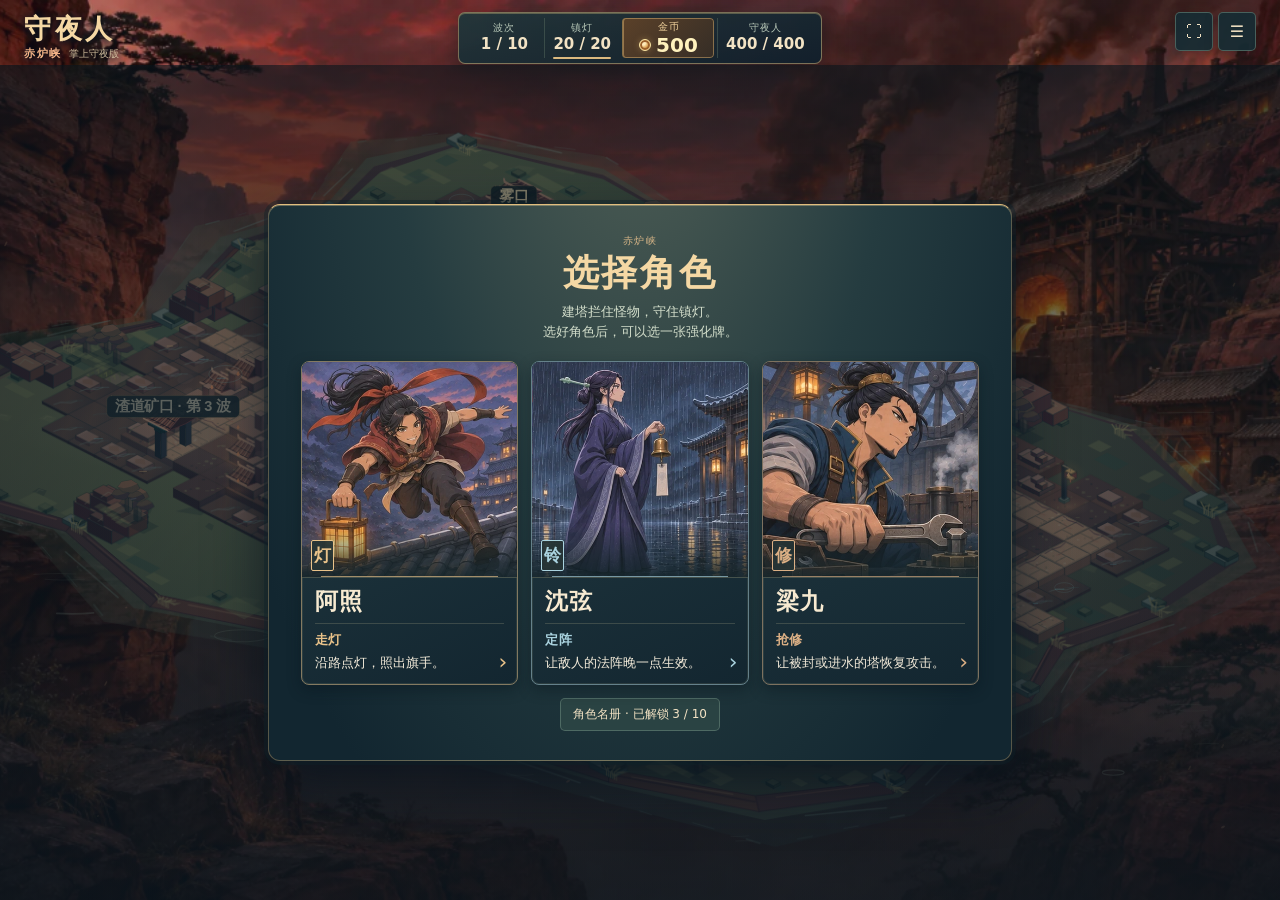
==== commit 2a76eec4: "Publish compact battle rails and touch safeguards" ====
--- a/index.html
+++ b/index.html
@@ -2,9 +2,9 @@
 <html lang="zh-CN">
 <head>
 <meta charset="utf-8"><meta name="viewport" content="width=device-width,initial-scale=1,viewport-fit=cover">
-<meta name="theme-color" content="#142325"><title>守夜人 · 四境决战版</title><link rel="icon" href="data:,">
-  <script type="module" crossorigin src="./assets/index-D5F4bgch.js"></script>
-  <link rel="stylesheet" crossorigin href="./assets/index-SD9EMO78.css">
+<meta name="theme-color" content="#142325"><title>守夜人 · 掌上守夜版</title><link rel="icon" href="data:,">
+  <script type="module" crossorigin src="./assets/index-4yAY58Dt.js"></script>
+  <link rel="stylesheet" crossorigin href="./assets/index-C7fggs0j.css">
 </head>
 <body>
 <main>
@@ -15,7 +15,7 @@
       <div id="arena-frame" aria-hidden="true"></div>
     </div>
     <header class="hud">
-      <div class="field-brand"><h1>守夜人</h1><div class="brand-line"><strong id="map-name">青瓦镇</strong><span id="build-version">四境决战版</span></div></div>
+      <div class="field-brand"><h1>守夜人</h1><div class="brand-line"><strong id="map-name">青瓦镇</strong><span id="build-version">掌上守夜版</span></div></div>
       <section class="strip" aria-label="战斗状态">
         <div><span class="label">波次</span><strong id="wave">1 / 10</strong></div>
         <div class="lamp-gauge"><span class="label" title="怪物到达出口会损耗镇灯，镇灯熄灭就会失守。">镇灯</span><strong id="life"></strong></div>
@@ -29,8 +29,8 @@
         <button id="menu" type="button" popovertarget="game-menu" aria-label="游戏菜单" title="游戏菜单">☰</button>
       </div>
     </header>
-    <div class="battle-notice">
-      <div class="field-notices">
+    <div class="battle-notice" id="battle-notice">
+      <div class="field-notices" id="field-notices">
         <ul id="entrance-alert" aria-label="新入口及增援预告" hidden></ul>
         <div id="incoming" hidden></div>
         <p id="battle-aid-status" role="status" hidden></p>
@@ -53,6 +53,7 @@
       </section>
       </div>
     </div>
+    <div id="side-events">
     <section id="battle-incident" aria-labelledby="incident-title" hidden>
       <div class="incident-heading"><i id="incident-icon" aria-hidden="true"></i><strong id="incident-title" aria-live="polite"></strong><span id="incident-clock"></span></div>
       <progress id="incident-timer" max="100" value="100" aria-label="事件剩余时间"></progress>
@@ -67,6 +68,7 @@
       <div class="incident-heading"><strong id="field-support-title">协防战令</strong><span id="support-clock"></span></div>
       <div class="incident-actions" id="support-choices" role="group" aria-label="调度协防援助"></div>
     </section>
+    </div>
     <section id="castle" aria-label="塔位指挥"></section>
     <div id="build-guide" class="guide-tip" hidden>
       <button type="button" data-action="guide-pad">点这里建塔</button><button type="button" class="guide-skip" data-action="skip-guide">跳过引导</button>
--- a/assets/index-C7fggs0j.css
+++ b/assets/index-C7fggs0j.css
@@ -0,0 +1 @@
+*{box-sizing:border-box}:root{color-scheme:dark;--ink:#f3e3c4;--muted:#b8c8b8;--deep:#142528;--panel:#192e30;--line:#6176676b;--accent:#edc48a;--jade:#b6d4ad;--rose:#e98f7b;font-family:Microsoft YaHei,PingFang SC,system-ui,sans-serif;background:#142426;color:var(--ink)}body{margin:0;overflow:hidden;overscroll-behavior:none}main{--hud-pad:clamp(10px,2vw,24px);--safe-top:env(safe-area-inset-top,0px);--safe-bottom:env(safe-area-inset-bottom,0px);--safe-left:max(var(--hud-pad),env(safe-area-inset-left,0px));--safe-right:max(var(--hud-pad),env(safe-area-inset-right,0px));--hud-top:calc(var(--safe-top) + 12px);--dock-bottom:calc(var(--safe-bottom) + 12px);--camera-top:calc(var(--safe-top) + 102px);--camera-bottom:calc(var(--safe-bottom) + 109px);position:relative;height:100vh;height:100dvh;overflow:hidden;background:#14262e}h1,h2,h3,p{margin:0}h2{font-size:23px;line-height:1.2}h3{font-size:14px;line-height:1.2}.layout,.field,.canvas-wrap,#board{position:absolute;inset:0}#board{display:block;width:100%;height:100%;touch-action:none;cursor:crosshair}.layout[data-zoom]:not([data-aiming]) #board{cursor:grab}#arena-frame{position:absolute;inset:var(--camera-top) var(--safe-right) var(--camera-bottom) var(--safe-left);pointer-events:none}.hud{position:absolute;inset:var(--hud-top) var(--safe-right) auto var(--safe-left);z-index:3;display:grid;grid-template-columns:1fr auto 1fr;gap:14px;align-items:start;pointer-events:none}.field-brand{justify-self:start;align-self:center;text-shadow:0 2px 8px #080d14}.field-brand h1{font:700 27px/1 SimSun,serif;letter-spacing:.13em;color:#f5d8a4}.brand-line{display:flex;flex-wrap:wrap;align-items:baseline;gap:2px 7px;margin-top:3px}.field-brand{filter:drop-shadow(0 1px 4px #0b1724dd)}#map-name{display:block;color:#d4dbc6;font-size:11px;letter-spacing:.14em}#build-version{color:#cfbd9d;font-size:10px;white-space:nowrap}.strip{display:flex;padding:5px 8px;gap:3px;border:1px solid #c6ad7790;border-radius:7px;background:linear-gradient(165deg,#20363aee,#101f2cf0);box-shadow:0 5px 22px #09141780,inset 0 1px #d1bd7958}.lamp-gauge{position:relative}.lamp-gauge:after{content:"";position:absolute;inset:auto 11% -1px;height:2px;border-radius:2px;background:linear-gradient(90deg,#dbb97f 0 var(--wick,0%),#263c43 var(--wick,0%) 100%)}.lamp-gauge:has([data-low]):after{background:linear-gradient(90deg,#ec8b75 0 var(--wick,0%),#432d39 var(--wick,0%) 100%)}.strip>div{min-width:74px;text-align:center;padding:3px 8px}.strip>div+div{border-left:1px solid #6176676b}.strip strong{display:block;font-size:15px;font-variant-numeric:tabular-nums;white-space:nowrap}.coin{color:#f5cc88}.strip>.wallet{min-width:92px;border-radius:4px;border-left-color:#e3b96d75;background:linear-gradient(135deg,#5b4129,#352d26);box-shadow:inset 0 0 0 1px #f0c47d6d;padding:2px 8px}.wallet .label{color:#f4d59f;letter-spacing:.08em}.wallet-value{display:inline-flex;align-items:center;justify-content:center;gap:5px;color:#ffe1a0;font-variant-numeric:tabular-nums}.wallet-value>i{flex:none;display:block;width:12px;height:12px;border-radius:50%;border:1px solid #ffe8a3;background:radial-gradient(circle at 36% 34%,#ffebb9 0 18%,#d69b4a 52%,#9c5e2d);box-shadow:inset 0 0 0 2px #9b602b,0 0 7px #ffc7724f}.strip .wallet strong{font-size:20px;line-height:1.1;color:#fff2bd;letter-spacing:.01em}.label{display:block;color:var(--muted);font-size:10px;letter-spacing:.12em}.playback{display:flex;justify-self:end;gap:5px;pointer-events:auto}.playback button{min-width:38px;min-height:39px;background:#162c33ec;box-shadow:0 4px 14px #030b104a}#fullscreen,#menu{font-size:16px;line-height:1}.battle-notice{position:absolute;z-index:2;inset:var(--notice-top,calc(var(--hud-top) + 60px)) var(--safe-right) auto var(--safe-left);display:flex;flex-direction:row-reverse;justify-content:space-between;gap:9px;align-items:start;pointer-events:none}.field-notices{display:grid;justify-items:end;gap:5px;max-width:min(560px,60%)}#entrance-alert{list-style:none;display:grid;gap:3px;padding:0;margin:0;color:#ffedbd;text-align:right}#entrance-alert li{display:flex;align-items:center;gap:6px;max-width:100%;width:fit-content;justify-self:end;padding:4px 7px;border:1px solid #dfae7596;border-left:3px solid #ffcf87;border-radius:4px;background:#4c372ced;font:700 11px/1.3 system-ui;box-shadow:0 4px 12px #140e1c70}#entrance-alert li>span,#entrance-alert li>b{flex:none;white-space:nowrap}#entrance-alert li>span{color:#f1bc7b}#entrance-alert li>b{padding:2px 4px;border-radius:3px;background:#ffd697;color:#332018;font-variant-numeric:tabular-nums}#entrance-alert li[data-type=summon]{border-left-color:#f2a1aa;background:#4a303fec;color:#ffdae2}#entrance-alert li[data-type=summon]>span{color:#f3adb5}#entrance-alert li[data-type=summon]>b{color:#371e2c;background:#f7b9c6}#entrance-alert li[data-type=flag]{border-left-color:#a7dcd6;background:#233f47ed;color:#e2f5e9}#entrance-alert li[data-type=flag]>span{color:#a5d8cc}#entrance-alert li[data-type=flag]>b{background:#c2e8dc;color:#213738}#incoming{display:flex;align-items:center;gap:5px 10px;max-width:100%;padding:6px 9px;border:1px solid var(--line);border-radius:6px;background:#172c33e8;color:#e8ddc8;font-size:11px;text-shadow:0 1px 2px #0e1c22}#incoming>strong{white-space:nowrap;color:#f0ce93}#incoming.imminent{background:linear-gradient(90deg,#59432e,#303735)}:is(#battle-incident,#field-support){position:absolute;z-index:3;right:var(--safe-right);bottom:calc(var(--dock-bottom) + 60px);width:min(340px,calc(100% - var(--safe-left) - var(--safe-right)));pointer-events:auto;padding:8px 10px;border:1px solid #dbc49960;border-left:3px solid var(--incident-tint);border-radius:5px;background:linear-gradient(135deg,#292a34fa,#172c33fa);box-shadow:0 5px 18px #060e16aa;color:#fff3d9}#side-events{display:contents}#field-support{--incident-tint:var(--support-tint,#eac697);border-left-color:var(--incident-tint)}#field-support .incident-heading{grid-template-columns:1fr auto;margin-bottom:6px}#support-clock{font:700 12px system-ui;font-variant-numeric:tabular-nums}#field-support[data-urgent] #support-clock{color:#ffc6a5}#support-choices [data-id=field]:not(:disabled){background:#334842;border-color:#e2b982a6}.incident-heading{display:grid;grid-template-columns:auto 1fr auto;align-items:center;gap:7px;font-size:14px;color:var(--incident-tint)}#incident-icon{display:grid;place-items:center;width:24px;height:24px;border:1px solid currentColor;border-radius:4px;font:700 15px SimSun,serif;background:#0f1e2a}#battle-incident[data-state=urgent]{box-shadow:0 0 18px color-mix(in srgb,var(--incident-tint) 32%,transparent),0 5px 18px #060e16aa}#battle-incident[data-state=yield] #incident-clock{color:#f6e0c2}#battle-incident:is([data-state=resolved],[data-state=missed]){background:linear-gradient(135deg,#243b38,#132731);box-shadow:0 5px 18px #060e16aa,0 0 16px #a2e6b830}#battle-incident[data-state=missed]{background:linear-gradient(135deg,#4a312e,#20252b);box-shadow:0 5px 18px #060e16aa,0 0 14px #f5a98832}#battle-incident:is([data-state=resolved],[data-state=missed]) #incident-note{margin:6px 0 2px}@media(prefers-reduced-motion:no-preference){:is(#battle-incident,#field-support):not([hidden]){animation:incident-enter .22s ease-out}}@keyframes incident-enter{0%{opacity:0;transform:translateY(6px)}to{opacity:1;transform:none}}#incident-clock{padding:3px 5px;border-radius:3px;background:#0a2026;font:700 12px system-ui;font-variant-numeric:tabular-nums;white-space:nowrap}#incident-timer{display:block;width:100%;height:3px;appearance:none;border:0;background:#485256;margin:5px 0}#incident-timer::-webkit-progress-bar{background:#485256}#incident-timer::-webkit-progress-value{background:var(--incident-tint)}#incident-timer::-moz-progress-bar{background:var(--incident-tint)}#incident-note{font-size:11px;line-height:1.36;margin-bottom:6px}.incident-actions{display:grid;grid-template-columns:repeat(var(--incident-choices,2),minmax(0,1fr));gap:5px}.incident-actions button{min-width:0;padding:5px 6px;min-height:40px;text-align:left;font-size:11px;border-color:#cfb78595;background:#253e44;color:#ffedc8}.incident-actions strong,.incident-actions small{display:block;line-height:1.26}.incident-actions small{margin-top:3px;color:#cee0da;font-size:10px}.incident-actions button:disabled{opacity:.6}@media(pointer:coarse){.incident-actions button{min-height:43px}}#map-prompt,#chime{position:absolute;pointer-events:none;z-index:4}#life[data-low]{color:#ff9d85}.arrival-lanes{display:flex;gap:4px 12px;flex-wrap:wrap}.arrival-lane{display:inline-flex;gap:5px;align-items:baseline;flex-wrap:wrap}.arrival-lanes b{color:var(--lane-tint,#b8d3ae);background:#18333eaa;padding:1px 4px;border-radius:3px}.layout[data-map=river] #map-name{color:#aee0de}.layout[data-map=shrine] #map-name{color:#f0bb9b}.layout[data-map=frost] #map-name{color:#c0e6f8}.layout[data-map=forge] #map-name{color:#f4b588}.threat-stack{display:grid;gap:5px;width:min(330px,100%);min-width:0;justify-items:start}#boss-intent{--boss-tint:#ecab97;pointer-events:none;width:min(278px,100%);padding:7px 9px;border:1px solid #b58d7988;border-left:3px solid var(--boss-tint);border-radius:5px;background:linear-gradient(118deg,#30242aef,#202831ef);box-shadow:0 5px 15px #0a10196e;color:#fff2d7}.boss-heading{display:flex;justify-content:space-between;gap:4px;align-items:center;font-size:12px}#boss-hp{font-size:10px;color:#edd4c4;font-variant-numeric:tabular-nums}#boss-meter,#boss-timer{display:block;appearance:none;width:100%;height:4px;margin:4px 0 5px;border:0;border-radius:5px;overflow:hidden;background:#57404b}#boss-timer{height:3px;margin:3px 0 4px;background:#2e2734}#boss-timer::-webkit-progress-bar{background:#2e2734}#boss-timer::-webkit-progress-value{background:var(--boss-tint)}#boss-timer::-moz-progress-bar{background:var(--boss-tint)}.boss-health-track{position:relative}#boss-gates{position:absolute;inset:0;pointer-events:none}#boss-gates i{position:absolute;top:0;height:4px;width:2px;background:#f4dfb9d1;box-shadow:0 0 3px #201627}#boss-meter::-webkit-progress-bar{background:#57404b}#boss-meter::-webkit-progress-value{background:linear-gradient(90deg,#b47678,var(--boss-tint))}#boss-meter::-moz-progress-bar{background:var(--boss-tint)}#boss-cast{display:block;color:var(--boss-tint);font-size:11px}#boss-counter{font-size:11px;color:#f0dfca;line-height:1.38}#boss-distance{color:#ffbc9e;font-size:11px;font-weight:700}#boss-focus{color:#ffdba4;font-size:11px}#boss-cast:empty,#boss-counter:empty,#boss-distance:empty,#boss-focus:empty{display:none}#boss-intent[data-near-exit]{border-left-color:#ffb184}#boss-action{pointer-events:auto;width:100%;min-height:34px;margin-top:5px;padding:4px;border-color:#a883a6;background:#513c54;color:#fff2dc;font-size:11px}#boss-action:hover,#boss-action:focus-visible{border-color:#edc7ed;background:#68476b}#boss-intent[data-state=casting]{box-shadow:0 0 19px #ec8d9057}#map-brief{border-left:2px solid #638f7b;padding:5px 6px;background:#5076601f;color:#304b42;font-size:11px}#map-mechanic{display:grid;grid-template-columns:auto minmax(0,1fr) auto;gap:6px;align-items:center;padding:6px 9px;border-block:1px solid #d5a77860;background:#47372e;color:#f4ddae;font-size:11px}#map-mechanic[data-map=river]{background:#203e48;color:#bae6ef}#map-mechanic[data-map=shrine]{background:#343249;color:#d8caf6}#map-mechanic strong{font-size:12px;white-space:nowrap}.battle-dock{position:absolute;z-index:3;inset:auto var(--safe-right) var(--dock-bottom) var(--safe-left);display:grid;grid-template-columns:minmax(0,1fr) auto minmax(0,1fr);align-items:end;gap:9px;pointer-events:none}.dock-primary,.dock-actions{display:flex;justify-content:center;align-items:end;gap:6px}.dock-primary{grid-area:1/2;position:relative}.guide-tip{display:flex;align-items:center;justify-content:space-between;gap:8px;padding:3px 6px 3px 9px;background:#162e34f7;color:#ffe3a9;border:1px solid #d4b37c;border-radius:6px;box-shadow:0 5px 16px #071721ad;font-size:12px;line-height:1.35}.guide-tip p{margin:0}.guide-tip button,.draw-actions .guide-skip{min-height:36px;padding:3px 6px;white-space:nowrap}.guide-skip{font-size:11px;background:#263c3d;color:#dfe7d6}#build-guide{position:absolute;z-index:4;left:clamp(91px,var(--guide-x),calc(100% - 91px));transform:translate(-50%,calc(-100% - 10px))}#build-guide:after{content:"";position:absolute;top:100%;left:calc(50% + var(--guide-x) - clamp(91px,var(--guide-x),calc(100vw - 91px)));border:7px solid transparent;border-bottom:0;border-top-color:#d4b37c;transform:translate(-50%);pointer-events:none}#build-guide [data-action=guide-pad]{color:#283131;background:#f4d399;font-weight:700}#fixture-cue{position:absolute;z-index:4;left:clamp(96px,var(--cue-x),calc(100% - 96px));transform:translate(-50%,calc(-100% - 9px));max-width:190px;min-height:34px;padding:4px 10px;white-space:nowrap;color:#302a21;background:#f3d69c;border-color:#fff0c6;box-shadow:0 3px #785f45,0 5px 14px #101c28be;font-weight:760;font-size:12px}#fixture-cue:is([data-anchor=sluice],[data-anchor=pump]){color:#143638;background:#a8ddce;border-color:#e1ffe8}#fixture-cue:after{content:"";position:absolute;top:100%;left:calc(50% + var(--cue-x) - clamp(96px,var(--cue-x),calc(100vw - 96px)));border:7px solid transparent;border-bottom:0;border-top-color:inherit;transform:translate(-50%);pointer-events:none}@media(pointer:coarse){#fixture-cue{min-height:43px}}#skill-guide{position:absolute;inset:auto 0 calc(100% + 7px);pointer-events:auto}#skill-guide .guide-skip{width:auto;flex:none}.tower-guide{box-shadow:none}[data-guide-target]{outline:2px solid #ffd891;outline-offset:2px}#draw-choices[data-guide-target]{outline-offset:5px;border-radius:6px}@media(pointer:coarse){.guide-tip button{min-height:42px}}@media(max-width:760px){#skill-guide{position:static;width:100%}}.dock-actions{grid-area:1/3;justify-self:end}.dock-primary button,.dock-actions button{pointer-events:auto}#quick-order,#starter button{min-height:49px;padding:7px 15px;font-weight:750;white-space:nowrap;background:linear-gradient(#efd39d,#d9b276);color:#33271b;border-color:#ecd4a4;box-shadow:0 3px #775638,0 5px 14px #071421a6}#quick-order.primary:hover:not(:disabled){background:#f5d49e;border-color:#ffebc2}#quick-order[data-urgent]{background:#ffbc89;color:#481f17;border-color:#ffe0b3;box-shadow:0 4px #a75c38,0 9px 22px #030e19bc}#starter:empty,#preparations:empty{display:none}#starter button{background:#244442;color:#f2ddad;border-color:#9aaf91;box-shadow:0 4px #132a2d,0 9px 22px #030e19bc}#starter small{font-size:10px}#side-prep{display:grid;grid-template-columns:repeat(2,minmax(0,1fr));gap:5px;width:min(308px,calc(100vw - 20px))}#side-prep button{white-space:normal;text-align:left;min-height:52px;padding:5px 8px;background:#172f36ed;border-color:#53736f}#side-prep button[aria-pressed=true]{background:#294944;border-color:#e1c689}#side-prep strong,#side-prep small{display:block}#side-prep small{line-height:1.3;color:#d2ddcc;margin-top:2px}.layout[data-phase=planning]:has(#side-prep) #quick-order{width:100%}#battle-plan-choices{display:grid;grid-template-columns:repeat(2,minmax(0,1fr));gap:6px;margin:0 0 7px;width:min(320px,calc(100vw - 20px));text-align:left}#battle-plan-choices:empty{display:none}#defense-pick{width:min(432px,calc(100vw - 18px));padding:7px;margin-bottom:5px;color:#f4deae;background:#172f36ef;border:1px solid #8b896a;border-radius:6px;font-size:12px}#defense-pick-copy span{margin-left:4px;color:#bed1c5;font-size:10px}.defense-when{color:#d4e0d4;font-size:11px;margin:3px 0 6px}.defense-options{display:grid;grid-template-columns:repeat(2,minmax(0,1fr));gap:5px}.defense-options button{min-height:52px;min-width:0;padding:4px 6px;white-space:normal;text-align:left;background:#26423f;border-color:#879781}.defense-options strong,.defense-options small{display:block;line-height:1.32}.defense-options small{color:#d8e4d4;font-size:10px;margin-top:2px}#command-bar:has(#defense-pick:not([hidden])) #quick-order{width:100%}.defense-options button[aria-pressed=true]{background:#385754;border-color:#ffe0a1;box-shadow:inset 0 0 0 1px #ffe0a17a}.defense-actions{display:flex;align-items:center;flex-wrap:wrap;gap:5px;margin-top:5px}.defense-actions button{flex:1 0 auto;min-height:33px;padding:3px 7px;font-size:11px;white-space:nowrap}.defense-actions button[data-action=defense]{color:#13262a;background:#edd399;border-color:#eddaa9}.defense-actions button[data-action=defense-pad],#defense-pick>button[data-action=defense-pad]{color:var(--route-ink);border-color:var(--route-ink);min-height:33px;margin:3px 3px 0 0}@media(max-width:760px){.dock-primary #defense-pick button[data-action=defense-pad],.dock-primary #defense-pick .defense-actions button{width:auto;min-height:42px}}#lane-brief,#opening-preview{margin:0 0 5px;padding:3px 7px;color:#e4edca;background:#163338e6;border-left:2px solid #a0d1bd;border-radius:3px;font-size:11px;line-height:1.4}#lane-brief{display:block;width:100%;min-height:34px;text-align:left;font-weight:600;border-top-color:#426362;border-right-color:#426362;border-bottom-color:#426362}#lane-brief:disabled{opacity:.8}#battle-aid-status{margin:2px 0 0;padding:4px 8px;border:1px solid #8cc1a5a3;border-radius:4px;background:#132e32f2;color:#dbf2d8;font-size:11px;font-weight:700;justify-self:end}#battle-plan-choices button{padding:6px 9px;min-height:47px;white-space:normal;text-align:left;color:#f1e7cf;background:#172f36ed;border-color:#53736f}#battle-plan-choices button[aria-pressed=true]{background:#274843;border-color:#d4c28c;box-shadow:inset 0 0 0 1px #bfb17b45}#battle-plan-choices button:disabled{opacity:.55}#battle-plan-choices strong,#battle-plan-choices small{display:block}#battle-plan-choices small{font-size:10px;line-height:1.28;margin-top:2px;color:#d2ddcc}.layout[data-phase=planning] #command-bar:has(#battle-plan-choices:not(:empty)) #quick-order{width:100%}.dock-actions button{min-height:42px;min-width:53px;background:#152c32ec}#brief-toggle[data-threat]{border-color:#f1b580;color:#ffe2ad;box-shadow:0 0 13px #ad724f9c}#cancel-aim{background:#523b30;border-color:#d6a475}.tower-head h3{flex:1}.tower-head [data-action=tower-more]{font-size:11px}.layout[data-aiming] #castle{display:none}#map-mechanic span{line-height:1.35}#map-mechanic button{min-height:33px}#boss-intent[data-state=ward] #boss-meter::-webkit-progress-value{background:linear-gradient(90deg,#648683,#b3dcca)}#opening-buff{padding:5px 7px;background:#bb955c23;border-left:2px solid #a18552;color:#f5dba4;font-size:11px}#fixtures{display:grid;grid-template-columns:auto repeat(3,minmax(0,1fr));gap:4px;padding:5px 7px;border-bottom:1px solid var(--line)}#fixtures:empty,#patrol-options:empty{display:none}.pressure{width:100%;padding:7px 8px;border:1px solid #a78668;border-left:3px solid #e6b88d;border-radius:5px;background:#233436f7;box-shadow:0 4px 12px #111b24ab}.pressure[data-state=active]{background:#413741f7}.pressure[data-state=drain]{background:#512e32fb;border-color:#bf786c;border-left-color:#ffaf88}.pressure-copy{display:grid;grid-template-columns:1fr auto;gap:2px 8px;align-items:center}.pressure strong{font-size:13px;color:#ffe0a8}#pressure-clock{color:#ffdab1;font-size:12px;font-variant-numeric:tabular-nums;font-weight:700}.pressure small,.pressure-meter{grid-column:1/-1}.pressure small,.rift-plan-note{font-size:11px;line-height:1.32}.pressure small{color:#fff0d2}.rift-plan-note{padding:6px 9px;color:#f5d7ba;background:#284143}.pressure-actions{display:flex;gap:5px;margin-top:5px;pointer-events:auto}.pressure-actions button{flex:1;padding:3px 5px;min-height:32px;font-size:11px}.pressure-actions button:not(:disabled){border-color:#b89b70;background:#3d4842;color:#fff4d6}.pressure-meter{height:3px;margin-top:4px;background:#382d33;border-radius:3px;overflow:hidden}.pressure-meter i{display:block;width:var(--rift-hp);height:100%;background:#e5ab7b}.report-rifts{display:block;color:var(--jade);font-size:10px}.fixture-count{display:grid;place-content:center;padding:0 6px;color:var(--muted);font-size:11px;text-align:center}.fixture-count b{color:var(--accent);font-size:15px}#fixtures button{display:grid;align-content:center;gap:1px;min-height:41px;padding:3px 2px}#fixtures button small{color:#bed3c1;font-size:10px}.objective-choices{display:grid;grid-auto-columns:minmax(0,1fr);grid-auto-flow:column;gap:4px;margin-top:5px}.objective-choices button{font-size:11px;padding:4px 2px}.objective-choices button:hover,.objective-choices button[aria-pressed=true]{background:#425648;color:#fff2cf;border-color:#425648}#map-prompt{bottom:var(--camera-bottom);left:50%;transform:translate(-50%);width:max-content;max-width:90%;background:#172c33ef;padding:5px 10px;border:1px solid #9c85596e;border-radius:6px;color:#ffdea1;font-size:12px;text-align:center}#map-prompt[data-opening]{background:#162b34ee;color:#ffdfa6;border-color:#ccb18580;box-shadow:0 4px 18px #0d1825ba}#chime{top:25%;left:50%;transform:translate(-50%);padding:7px 15px;color:#f7ddaf;font:700 clamp(17px,3vw,29px) SimSun,serif;text-shadow:0 2px 8px #12272b;background:#192b31c9;border:1px solid #c9ae6999;white-space:nowrap}#phase-overlay{position:absolute;z-index:4;inset:calc(var(--hud-top) + 53px) 0 0;display:grid;place-items:center;padding:15px;background:radial-gradient(ellipse at 50% 52%,#101c22b3,#0c18225c 74%,transparent)}.phase-card{width:min(595px,100%);max-height:100%;overflow:auto;padding:clamp(16px,4vw,30px);border:1px solid #d1ac735d;border-top-color:#e1bd7e;border-radius:9px;background:linear-gradient(146deg,#1d363bfa,#112431fa);color:#f6e4bf;box-shadow:0 1px #daca9740 inset,0 16px 70px #081115bf;text-align:center}.phase-card .label{color:#d5b486;margin-bottom:6px}.phase-card h2{color:#f5d8a4;font:700 clamp(24px,4vw,36px)/1.1 SimSun,serif;letter-spacing:.07em}#phase-copy{max-width:29em;margin:9px auto 16px;font-size:13px;line-height:1.55;color:#d3decb}[data-phase=squad] #phase-copy{white-space:pre-line}#decisions{display:grid;gap:8px}[data-phase=squad] #phase-overlay{background:radial-gradient(ellipse at 50% 54%,#101c2245,#08131aaf),linear-gradient(0deg,#07182163,transparent 60%)}[data-phase=squad] .phase-card{width:min(744px,100%);padding:clamp(14px,3.5vw,29px);border-radius:12px;background:radial-gradient(ellipse at 50% -35%,#566459,#253c40 49%,#122630 89%);box-shadow:0 0 0 4px #0d212967,0 20px 58px #07121ccd,inset 0 1px #efd79c5e}.squad-choices{display:grid;grid-template-columns:repeat(3,minmax(0,1fr));gap:clamp(7px,1.4vw,13px);padding:3px}.squad-choice,.draw-shell{--squad-ink:#dfbe88}.squad-choice[data-id=archers],#opening-draw[data-squad=archers] .draw-shell{--squad-ink:#b3dbe0}.squad-choice[data-id=runes],#opening-draw[data-squad=runes] .draw-shell{--squad-ink:#bee2a6}.squad-choice[data-id=mixed],#opening-draw[data-squad=mixed] .draw-shell{--squad-ink:#f6c18b}.squad-choice{display:grid;grid-template-rows:auto 1fr;position:relative;overflow:hidden;text-align:left;padding:0;border:1px solid color-mix(in srgb,var(--squad-ink) 48%,#26363c);border-radius:8px;background:linear-gradient(156deg,#233b43,#132630);color:#f7ead1;box-shadow:inset 0 0 0 1px #c9cc951e,0 5px 14px #07141b67;transition:transform .24s cubic-bezier(.2,.75,.24,1),border-color .24s,box-shadow .24s}.squad-choice:is(:hover,:focus-visible){transform:translateY(-3px);background:linear-gradient(156deg,#304c50,#172d38);border-color:var(--squad-ink);box-shadow:0 8px 18px #0a161e9a,0 0 15px color-mix(in srgb,var(--squad-ink) 30%,transparent)}.squad-choice:active:not(:disabled){transform:translateY(0) scale(.985)}.squad-art{display:block;position:relative;overflow:hidden;aspect-ratio:2.14;border-bottom:1px solid #d9cd913d}.squad-art img{display:block;width:100%;height:100%;object-fit:cover;object-position:50% 56%;transition:transform .4s cubic-bezier(.2,.75,.24,1)}.squad-choice:is(:hover,:focus-visible) img{transform:scale(1.07)}.squad-art b{position:absolute;bottom:6px;left:9px;display:grid;place-items:center;width:28px;height:29px;border-radius:4px;color:var(--squad-ink);border:1px solid currentColor;background:#142731e8;font:700 17px SimSun,serif}.squad-info{display:grid;gap:5px;align-content:start;padding:10px 13px 12px}.squad-info strong{font:700 clamp(17px,2.6vw,23px)/1.2 SimSun,serif;letter-spacing:.04em}.squad-role{font-size:11px;color:var(--squad-ink)}.squad-perks{display:grid;gap:3px;margin-top:3px;padding-top:7px;border-top:1px solid #e0d5a62e;color:#e7e7d6;font-size:12px}.squad-arrow{position:absolute;bottom:11px;right:10px;color:var(--squad-ink);font:22px/1 system-ui}.keeper-art{aspect-ratio:.94;background:#172b36}.keeper-art:after{content:"";position:absolute;inset:0;background:linear-gradient(0deg,#142834ee,transparent 31%);pointer-events:none}.keeper-art b{z-index:1}.keeper-slice{display:block;position:absolute;inset:0 0 auto;width:100%;aspect-ratio:1;overflow:hidden;transition:transform .36s ease-out;transform-origin:50% 30%}.keeper-atlas{position:absolute;left:calc(var(--col)*-100%);top:calc(var(--row)*-100%);width:500%;height:200%;background:var(--keepers-ink) 0 0/100% 100% no-repeat}.keeper-card .keeper-art b{width:23px;height:31px;border-radius:2px;background:#263435ed}.keeper-plans{margin:8px 0;padding:8px 9px;border:1px solid #8d92744c;background:#162a31}.keeper-plans summary{color:#e3cda0;font-size:13px;cursor:pointer}.keeper-plans p{margin:6px 0;font-size:12px}.keeper-plans .objective-choices{display:grid;grid-template-columns:1fr 1fr;gap:5px}.keeper-plans button{display:grid;text-align:left;white-space:normal;gap:3px}.keeper-plans small{font-size:11px;line-height:1.35}.keeper-atlas[data-portrait=action]{background-image:var(--keepers-action)}#keeper-angle{display:block;margin:1px 0 13px;padding:5px 10px;border-radius:3px;color:#f6e3b8}#forecast [data-threat=air]{color:#b9def6;border-color:#7bb1d184}#forecast [data-threat=armor]{color:#efd1a2;border-color:#c69f6e84}#forecast [data-threat=boss]{color:#f2b1ba;border-color:#d38c9d84}.tower-neighbor{font-size:11px;margin:4px 0 9px;color:#c5d5c4}button.keeper-card:is(:hover,:focus-visible) .keeper-slice{transform:translateY(-1.2%) scale(1.055)}.keeper-art:before{content:"";position:absolute;inset:auto 9% 0;height:1px;z-index:2;background:var(--squad-ink);opacity:.65;box-shadow:none}.keeper-card .keeper-art:after{background:linear-gradient(0deg,#14252be1,transparent 24%)}@media(prefers-reduced-motion:no-preference){.squad-choices .keeper-card{animation:keeper-enter .38s ease-out both}.squad-choices .keeper-card:nth-child(2){animation-delay:.07s}.squad-choices .keeper-card:nth-child(3){animation-delay:.13s}}@keyframes keeper-enter{0%{opacity:.22;translate:0 8px}to{opacity:1;translate:0 0}}.keeper-card .keeper-build{display:block;padding:5px 6px;margin-top:3px;border-left:2px solid color-mix(in srgb,var(--squad-ink),transparent 44%);background:#12242e8c;color:#dce7e2;font-size:11px}.keeper-quick{display:grid;gap:3px;font-size:13px;color:#f3ebda}.keeper-quick em{letter-spacing:.025em}.squad-choices .squad-perks{padding-top:6px}.keeper-card .squad-perks{line-height:1.5;padding-right:5px}.keeper-card .squad-perks em{color:var(--squad-ink);font-weight:700;font-style:normal}.keeper-ledger{justify-self:center;padding:6px 12px;margin-top:2px;font-size:12px}.keeper-unlock{border:1px solid #c5a97488;border-radius:5px;color:#ffe1a2;padding:7px;margin-bottom:9px}#keeper-roster{position:relative;width:min(1020px,calc(100% - 24px));max-width:none;max-height:calc(100dvh - 24px);margin:auto;overflow:auto;padding:20px;border:1px solid #b89863;border-radius:12px;background:#172e38;color:#f4e3c2;box-shadow:0 20px 72px #061319b0}#keeper-roster::backdrop{background:#08131ac7}#keeper-roster form{position:absolute;right:12px;top:12px}#keeper-progress{margin:6px 0 13px;color:#d8c4a1;font-size:13px}#keeper-list{display:grid;gap:9px;grid-template-columns:repeat(5,minmax(0,1fr))}#keeper-list .squad-choice{min-width:0;grid-template:auto 1fr / 1fr}#keeper-list .keeper-art{height:auto;aspect-ratio:1.18}#keeper-list .keeper-art:has([data-portrait=action]),.squad-choices .keeper-art:has([data-portrait=action]){aspect-ratio:1}@media(max-width:620px)and (max-height:690px){.squad-choices .keeper-art:has([data-portrait=action]){aspect-ratio:1.58}}#keeper-list .keeper-card[data-locked] .keeper-slice{filter:saturate(.78) brightness(.85)}@media(max-width:820px){#keeper-list{grid-template-columns:repeat(3,minmax(0,1fr))}}@media(max-width:560px){#keeper-list{grid-template-columns:repeat(2,minmax(0,1fr))}}.river-council{display:grid;gap:6px;margin:4px 0;color:#efd4a1}.river-council>div{display:grid;gap:5px;grid-template-columns:1fr 1fr}.river-council .choice{padding:8px;text-align:left;border-color:#bea17078}.river-council small{display:block;font-size:11px;line-height:1.4}#defense-board{margin:8px 0;border:1px solid #a98e5b72;border-radius:6px;padding:6px 8px;background:#332e2461}#watch-steps{display:grid;grid-template-columns:repeat(5,1fr);gap:4px;margin-bottom:8px}#watch-steps span{border-bottom:2px solid #415963;text-align:center;color:#acc1bc;font-size:11px;padding:3px}#watch-steps [data-done]{border-color:#80aa91;color:#c2ddbd}#watch-steps [aria-current=step]{border-color:#ebbb80;color:#ffe4b4}@media(max-width:550px){[data-phase=squad] #phase-overlay{padding:9px}.squad-choices{grid-template-columns:1fr}.squad-choice{grid-template:1fr / minmax(72px,29%) minmax(0,1fr);min-height:82px}.squad-art{height:100%;aspect-ratio:auto;border:0;border-right:1px solid #d9cd913d}.keeper-art{min-height:92px}.squad-choices .keeper-art:has([data-portrait=action]){width:100%;aspect-ratio:auto;container-type:size}.squad-choices .keeper-slice{inset:50% auto auto 50%;width:max(100cqw,100cqh);translate:-50% -50%}.squad-art img{position:absolute;inset:0}.squad-art b{width:22px;height:23px;left:5px;bottom:5px;font-size:14px}.squad-info{padding:7px 19px 8px 10px;gap:2px}.squad-perks{padding-top:4px;font-size:11px;gap:0}.squad-arrow{bottom:50%;right:7px;transform:translateY(50%)}}@media(max-width:550px)and (max-height:690px){.squad-choices .squad-info{padding-block:5px;gap:1px}.squad-choices .squad-perks{margin-top:1px;padding-top:3px}.squad-choices .keeper-quick{gap:0}}@media(max-height:490px)and (orientation:landscape)and (min-width:551px){[data-phase=squad] #phase-overlay{padding:8px}[data-phase=squad] .phase-card{padding:10px 15px}[data-phase=squad] #phase-copy{margin:5px 0 6px}.squad-art{aspect-ratio:3.16}.keeper-art{aspect-ratio:2.3}.squad-info{padding-block:7px 9px}}@media(prefers-reduced-motion:reduce){.squad-choice,.squad-art img{transition:none}.squad-choice:is(:hover,:focus-visible),.squad-choice:is(:hover,:focus-visible) img{transform:none}.keeper-slice{transition:none}button.keeper-card:is(:hover,:focus-visible) .keeper-slice{transform:none}}.event-layout{display:grid;grid-template-columns:minmax(92px,.72fr) minmax(0,1fr);gap:10px}.event-layout img{width:100%;height:100%;max-height:145px;min-height:0;object-fit:cover;border:1px solid #d1ac735d;border-radius:5px}.event-layout>div{display:grid;gap:6px}.event-layout .choice{min-height:48px;padding:7px 11px;text-align:left}.event-layout .choice small{display:block;margin-top:4px}.drawer{position:fixed;inset:auto var(--safe-right) calc(var(--dock-bottom) + 61px) auto;margin:0;max-height:68dvh;width:min(411px,calc(100% - var(--safe-left) - var(--safe-right)));overflow:auto;overscroll-behavior:contain;padding:0 12px 12px;border:1px solid #c7ac768f;border-radius:8px;background:#152c33f7;color:var(--ink);box-shadow:0 13px 50px #07121bc4}#game-menu{inset:calc(var(--hud-top) + 49px) var(--safe-right) auto auto;width:min(260px,calc(100% - var(--safe-left) - var(--safe-right)))}.drawer-heading,.drawer-actions,.situation-meta{display:flex;align-items:center;gap:6px}.drawer-heading{position:sticky;z-index:1;top:0;margin:0 -12px 3px;padding:7px 12px;justify-content:space-between;background:#193239;border-bottom:1px solid var(--line)}.drawer-heading h2{font:700 21px SimSun,serif;color:#f5d6a1}.drawer-close{font-size:20px;min-width:37px;padding:0}.drawer-actions{margin-block:8px}.drawer-actions button,.menu-actions button{min-height:42px}.menu-actions{display:grid;gap:5px;margin-top:9px}.situation-meta{flex-wrap:wrap;margin:8px 0;color:#c4d4c1;font-size:11px}.situation-meta strong{color:#f3d3a2}.situation-meta span+span{margin-left:auto}.war-plan{display:grid;gap:6px;font-size:12px;color:#d7e2cf}#map-brief{color:#c8d7be}#forecast{display:flex;flex-wrap:wrap;gap:4px}#forecast:empty{display:none}#forecast span{font-size:11px;padding:2px 5px;border-radius:3px;background:#a68c6450;color:#f2dfbb}#patrol{padding:5px 7px;color:#d6ebcf;background:#abc09322;border-left:2px solid #7b956d;font-size:11px}#wave-progress{height:4px;margin:6px 0 10px;background:#475348;border-radius:4px;overflow:hidden}#wave-progress i{display:block;width:var(--fill);height:100%;background:#d5b985}#preparations{display:flex;gap:6px;flex-wrap:wrap}.advisor-details{margin-top:9px}.advisor-details summary{cursor:pointer;color:#c6d3bb;font-size:12px;padding:5px 0}#castle,#advisor{display:grid;gap:5px}#decisions:empty,#castle:empty,#advisor:empty{display:none}button{font:inherit;font-size:12px;min-height:33px;padding:5px 8px;cursor:pointer;color:var(--ink);background:#2a4343;border:1px solid #658075a1;border-radius:5px;transition:background .15s,border-color .15s,transform .12s}button:hover:not(:disabled),button[aria-pressed=true]{background:#41574a;border-color:#e9c890;color:#ffedce}button:active:not(:disabled){transform:translateY(1px)}button:disabled{opacity:.56;cursor:default}button.primary{font-size:14px;font-weight:850;min-height:39px;color:#2b2926;background:#ecc488;border-color:#eccc97}button.primary:hover:not(:disabled){background:#f4d6a1}button.choice{text-align:left;padding:6px 8px;min-height:42px;display:grid;gap:3px}.choice strong{color:#fae6c0;font-size:13px}.choice small{color:#becdbd;font-size:11px;line-height:1.25}.choice[data-rarity=rare]{border-color:#97c8ab}.choice[data-rarity=gold]{border-color:#e2ba7e;background:#52493a}.choice[data-rarity=gold] strong{color:#ffe0a1}.choices{display:grid;grid-template-columns:repeat(3,minmax(0,1fr));gap:4px}.choices .choice{padding:5px}.plans{display:grid;gap:4px}#advisor h3,#castle h3{margin:0 0 2px;color:#e0ccab}#advisor p{font-size:11px;color:var(--muted)}#radio{grid-area:1/1;max-width:300px;color:#f2dfbb;font-size:11px;line-height:1.35;text-shadow:0 1px 5px #080e15,0 1px 2px #0a0f16;align-self:center}#castle{position:absolute;bottom:var(--camera-bottom);left:var(--safe-left);z-index:4;width:min(350px,calc(100% - var(--safe-left) - var(--safe-right)));max-height:min(55dvh,420px);overflow:auto;overscroll-behavior:contain;box-shadow:0 8px 24px #0a1416d9;padding:9px;border:1px solid #a18b5f69;border-radius:7px;background:linear-gradient(138deg,#263d40,#19292f)}.tower-head{position:sticky;z-index:1;top:0;display:flex;justify-content:space-between;align-items:center;gap:8px;margin:-9px -9px 4px;padding:7px 9px 5px;background:#263a3c;border-bottom:1px solid #a18b5f55}.tower-head button{min-width:32px;min-height:30px;padding:0;font-size:19px;line-height:1}.towers-grid,.tower-specs{display:grid;grid-template-columns:repeat(2,minmax(0,1fr));gap:6px}.towerbutton{display:grid;grid-template-rows:41px auto 1fr;align-content:start;gap:4px;text-align:left;min-height:80px;padding:4px 6px 6px;border-color:color-mix(in srgb,var(--tower-tint) 49%,#344e51);background:linear-gradient(145deg,#263c40,#193039)}.tower-picture{position:relative;display:block;overflow:hidden;border-radius:3px;background:#1b3037}.tower-fit{display:inline-block;margin-right:4px;color:#f0d19b;font-style:normal;font-weight:700}.tower-picture img{display:block;height:100%;width:100%;object-fit:cover;object-position:50% 49%;pointer-events:none}.tower-picture i{position:absolute;left:3px;bottom:3px;line-height:1.35;padding:0 4px;font-style:normal;color:var(--tower-tint);border:1px solid currentColor;border-radius:3px;background:#13262ee9}.tower-purpose{color:#d2dacf;font-size:10px;line-height:1.3}.tower-price{color:#edc885;white-space:nowrap;font-variant-numeric:tabular-nums}.tower-card{display:grid;gap:7px;font-size:12px}.tower-links{display:flex;flex-wrap:wrap;gap:5px}.tower-links span{padding:2px 6px;color:#deddb1;background:#58664b52;border:1px solid #88956950;border-radius:3px;font-size:10px}.tower-specs .choice,.specialty{border-left:2px solid var(--tower-tint);background:#364a44}.tower-specs .choice strong,.tower-card .specialty strong{color:var(--tower-tint)}.specialty,.tower-card .specialty{padding:5px 7px;color:#e4dcc6}.tower-card .tower-upgrade{color:#342f21;background:#e9c693;border-color:#e7c486}.tower-card p{color:var(--muted);line-height:1.35}.tower-relay{display:grid;gap:3px;padding:5px 7px;border-left:2px solid var(--tower-tint);background:#172e3a}.tower-relay strong{color:var(--tower-tint)}.tower-relay small{font-size:10px;color:#e6d5ad}.tower-card .row{display:flex;gap:5px;flex-wrap:wrap}.tower-card .row button{flex:1}.skills{display:grid;grid-template-columns:repeat(4,minmax(0,1fr));gap:5px}.skills button{display:grid;grid-template-columns:auto auto;grid-template-areas:"icon state" "title title";place-content:center;place-items:center;gap:1px 5px;min-width:72px;min-height:55px;overflow:hidden;white-space:nowrap;position:relative;padding:5px 8px;background:linear-gradient(160deg,#283942f7,#16262efb);border-color:#8c7c61;box-shadow:inset 0 1px #e3c8a41c,0 3px #11232b,0 6px 15px #07141c8a}.skills button>i{grid-area:icon;color:var(--skill-ink,#f3c785);font:700 20px/1 SimSun,serif;font-style:normal;text-shadow:0 1px 1px #091623}.skills button[data-id=lamp]{--skill-ink:#a9e2c8}.skills button[data-id=militia]{--skill-ink:#c5d5d8}.skills button[data-id=meteor]{--skill-ink:#f4ad84}.skills button>span:first-of-type{grid-area:title;font-size:12px;font-weight:650}.skill-status{grid-area:state;color:#ead0a4;font-size:10px;display:flex;gap:3px;align-items:center}.skill-status kbd{border:1px solid #605c54;border-radius:3px;padding:0 3px;color:#f4ddad}.skill-status b:empty{display:none}.skills button:after{content:"";position:absolute;left:0;bottom:0;height:3px;width:var(--cool,0%);background:#f4c181}.skills button[aria-pressed=true]{background:#5d4b39;border-color:#ffdba0;box-shadow:inset 0 0 0 1px #ecd29c6b,0 3px #1b282e}.targets button{min-height:31px;font-size:11px;padding-inline:3px}#battle-report table{border-collapse:collapse;width:100%;margin:10px 0;font-size:clamp(11px,2.8vw,14px);text-align:center;font-variant-numeric:tabular-nums}#battle-report th,#battle-report td{padding:5px;border-bottom:1px solid var(--line)}#battle-report th{color:var(--jade);font-weight:600}.report-ford{display:block;color:var(--rose);font-size:10px}.report-focus{display:flex;gap:6px 12px;flex-wrap:wrap;margin:7px 0 9px}.report-focus span{padding:5px 8px;border:1px solid #71958a80;border-radius:4px;background:#213b3c;color:#e4ecc9;font-size:12px}.report-table{overflow-x:auto;margin-bottom:7px}.report-summary{margin:0 0 8px;color:var(--muted);font-size:12px}kbd{color:#c4c8ad;font-size:10px;margin-left:3px}[hidden]{display:none!important}:focus-visible{outline:2px solid #ffe5ab;outline-offset:-3px}dialog{max-width:min(520px,94vw);background:#243b3c;color:#f0ddbc;border:1px solid #a99e78;border-radius:8px;padding:19px;font-size:14px;line-height:1.6}#opening-draw{--seal:#9db7ac;width:min(778px,96vw);max-width:96vw;max-height:92dvh;padding:0;overflow:auto;background:#142330;border:1px solid #b299709b;color:#f3dfb8;box-shadow:0 25px 75px #07101cdd}#opening-draw[data-reward]{--seal:#c69c71}#opening-draw::backdrop{background:#0a1420d2;-webkit-backdrop-filter:blur(5px);backdrop-filter:blur(5px)}@media(prefers-reduced-motion:no-preference){#opening-draw[open]{animation:draw-enter .26s cubic-bezier(.18,.7,.24,1) both}#opening-draw[open]::backdrop{animation:reveal-fortune .23s ease-out both}}@keyframes draw-enter{0%{opacity:.24;translate:0 8px}to{opacity:1;translate:none}}.draw-shell{position:relative;overflow:clip;text-align:center;padding:clamp(11px,3.8vw,30px);background:radial-gradient(ellipse at 50% 18%,color-mix(in srgb,var(--squad-ink) 21%,#374e54),#2b4149 37%,#152731 79%);isolation:isolate}.draw-shell:after{content:"";position:absolute;inset:6px;z-index:-1;pointer-events:none;border:1px solid #b3976937;border-radius:5px}#draw-particles{position:absolute;inset:0;width:100%;height:100%;z-index:3;pointer-events:none}.draw-shell:before{content:"";position:absolute;inset:0;z-index:-1;pointer-events:none;opacity:.32;background:repeating-linear-gradient(109deg,transparent 0 9px,#c3ad7e21 10px,transparent 11px 13px),linear-gradient(150deg,#c89b5d55,transparent 50%)}.draw-shell h2{font-family:SimSun,serif;letter-spacing:.1em;color:#ffe1a7;font-size:clamp(24px,5vw,33px);text-shadow:0 2px 10px #0b1b28,0 0 30px #e7b87349}#draw-wallet{margin:6px auto 0;padding:2px 9px;border:1px solid #ba985c88;border-radius:4px;background:#382f25;color:#f7d291;font-size:11px}#draw-gold{color:#fff2bf;font-size:16px}#draw-copy{margin:7px auto 12px;max-width:420px;min-height:1.6em;color:#e2d1ae;font-size:13px}#opening-draw[data-releasing] #draw-copy{visibility:hidden}#draw-odds-details{margin:5px auto;color:#e2d1ae;font-size:11px}#draw-odds-details summary{cursor:pointer}#draw-odds{margin:-5px auto 9px;color:#c7d3c6;font-size:10px;line-height:1.5}#draw-stage{position:relative;display:grid;align-items:center;min-height:clamp(255px,57vw,328px)}#draw-stage:has([data-launch]:is([data-peak=epic],[data-peak=gold])):before{content:"";position:absolute;inset:-3% -4%;pointer-events:none;background:radial-gradient(ellipse at 50% 46%,#f3c4ffa8,transparent 61%),linear-gradient(112deg,transparent 38%,#dcacff71 49%,transparent 63%);animation:pack-radiance .92s cubic-bezier(.19,.65,.18,1) both}#draw-stage:has([data-launch][data-peak=gold]):before{background:radial-gradient(ellipse at 50% 46%,#f3cd8063,transparent 65%);animation-duration:.86s}#draw-stage:has([data-launch][data-peak=gold]):after{content:"";pointer-events:none;position:absolute;inset:50% auto auto 50%;width:min(58vw,290px);aspect-ratio:1;border-radius:50%;border:3px double #ffe5af;outline:1px solid #f4c98280;outline-offset:9px;background:repeating-conic-gradient(from 12deg,#ffe9bacc 0deg 1deg,transparent 1deg 14deg);-webkit-mask:radial-gradient(circle,#0000 57%,#0004 59%,#000 66%,#000 72%,#0000 74%);mask:radial-gradient(circle,#0000 57%,#0004 59%,#000 66%,#000 72%,#0000 74%);box-shadow:0 0 26px #ffc57399,inset 0 0 13px #fff1a4;animation:legend-seal 1.05s cubic-bezier(.22,.65,.22,1) both}@keyframes legend-seal{0%{opacity:0;transform:translate(-50%,-56%) rotate(-41deg) scale(.48)}26%{opacity:.64}52%{opacity:.43;transform:translate(-50%,-48%) rotate(-9deg) scale(.96)}to{opacity:0;transform:translate(-50%,-46%) rotate(21deg) scale(1.33)}}@keyframes pack-radiance{0%{opacity:0;transform:scale(.54) translate(-8%)}28%{opacity:.83}to{opacity:0;transform:scale(1.12) translate(4%)}}#seal-stage{position:absolute;inset:0;z-index:2;display:grid;place-items:center;justify-content:center}#seal-stage[data-releasing]{pointer-events:none}#tear-pack{display:block;width:min(568px,84vw,79vh);padding:0;border:0;border-radius:8px;touch-action:none;-webkit-user-select:none;user-select:none;cursor:grab;background:transparent;box-shadow:none}#tear-pack:hover,#tear-pack:active{background:transparent;border:0;transform:none}#tear-pack.dragging{cursor:grabbing}#tear-pack .pack-canvas{width:100%;height:auto;aspect-ratio:568/328;pointer-events:none}.draw-choices{position:relative;z-index:1;display:grid;grid-template-columns:repeat(3,minmax(0,1fr));gap:clamp(6px,1.6vw,15px);margin:0 auto;width:100%;max-width:662px}.fortune-choice{--gold:#efd097;--card-dark:#1c373b;--card-lit:#4f7064;--index:0;--flight-at:calc(var(--index)*55ms);--flight-time:426ms;--turn-start:303ms;--flip-at:calc(var(--turn-start) + var(--index)*78ms);--flip-time:205ms;--face-beat:143ms;--turn-animation:turn-fortune;--turn-curve:cubic-bezier(.32,.05,.21,1);--lean:1deg;--flare-at:calc(var(--flip-at) + var(--face-beat));--flare-time:.28s;--flare-strength:.38;--glint-x:40%;--glint-y:35%;position:relative;display:grid;perspective:850px;background:transparent!important;border:0!important;min-height:0;padding:0;text-align:left;line-height:1.35;color:#f6e7c6;transform:none!important}.fortune-choice:nth-child(2){--index:1}.fortune-choice:nth-child(3){--index:2}.fortune-choice[data-style=moss]{--gold:#c9dfa3;--card-dark:#253b34;--card-lit:#598759}.fortune-choice[data-style=jade]{--gold:#9fe3ce;--card-dark:#183637;--card-lit:#387368}.fortune-choice[data-style=plum]{--gold:#edbcce;--card-dark:#3e2d47;--card-lit:#71516b}.fortune-choice[data-style=gold]{--gold:#ffe3a4;--card-dark:#473724;--card-lit:#a3703c}.fortune-choice[data-school=bow]{--card-dark:#233943;--card-lit:#557179}.fortune-choice[data-school=rune]{--gold:#ddedb7;--card-dark:#233e39;--card-lit:#447d6d}.fortune-choice[data-school=gun]{--gold:#ffce9c;--card-dark:#493134;--card-lit:#986b54}.fortune-choice[data-rank=uncommon]{--turn-start:374ms;--flip-time:285ms;--face-beat:199ms;--lean:2deg;--flare-time:.41s;--flare-strength:.55}.fortune-choice[data-rank=rare]{--flight-time:.52s;--turn-start:.42s;--flip-time:377ms;--face-beat:.26s;--lean:3deg;--flare-time:.62s;--flare-strength:.76}.fortune-choice[data-rank=epic]{--flight-time:.58s;--turn-start:479ms;--flip-time:495ms;--face-beat:347ms;--lean:4deg;--turn-curve:cubic-bezier(.27,.13,.23,1);--flare-time:.86s;--flare-strength:.9}.fortune-choice[data-rank=gold]{--flight-time:.6s;--turn-start:.48s;--flip-time:.6s;--face-beat:.38s;--turn-animation:turn-legend;--turn-curve:linear;--flare-time:.87s;--flare-strength:.62;--legend-accent:#efc783;--fold:0,1,0;--turn-side:-1;--roll:2deg;--lift:28px;--turn-x:0px;--turn-y:-6px}.fortune-choice[data-fortune=reserve]{--fold:1,0,0;--turn-y:9px;--lift:14px;--roll:0deg}.fortune-choice[data-fortune=unending]{--fold:.65,1,0;--turn-y:-13px;--lift:24px;--roll:-3deg}.fortune-choice[data-fortune=meteor]{--fold:-.42,1,0;--turn-side:1;--turn-x:-11px;--turn-y:-12px;--roll:-7deg}.fortune-choice[data-fortune=lastRampart]{--fold:1,.4,0;--turn-side:1;--lift:12px;--turn-y:6px;--roll:0deg}.fortune-choice[data-fortune=crossfire]{--turn-x:13px;--roll:7deg;--lift:22px}.fortune-choice[data-fortune=sealcraft]{--fold:.5,1,0;--turn-side:1;--roll:4deg;--lift:32px}.fortune-choice[data-fortune=bridgefire]{--fold:1,-.7,0;--turn-y:7px;--roll:-4deg;--lift:18px}.fortune-choice[data-fortune=relayCrossbow]{--turn-side:1;--turn-x:-12px;--roll:-7deg;--lift:36px}.fortune-choice[data-fortune=walkSigil]{--fold:1,1,0;--turn-y:-10px;--roll:1deg;--lift:37px}.fortune-choice[data-fortune=fuseRampart]{--fold:1,-.28,0;--turn-side:1;--turn-y:14px;--roll:2deg;--lift:23px}.fortune-choice[data-fortune=relayGuard]{--fold:1,.55,0;--turn-side:1;--turn-y:10px;--roll:-2deg;--lift:20px}.fortune-choice[data-fortune=phaseShift]{--fold:.35,1,0;--turn-side:1;--turn-x:17px;--turn-y:-8px;--roll:6deg;--lift:32px}.fortune-choice[data-rank=gold] .fortune-back{transform:rotate3d(var(--fold),180deg)}.fortune-choice[data-charter=rune]{--legend-accent:#b9e6c7;--card-lit:#61704d}.fortune-choice[data-charter=gun]{--legend-accent:#efa174;--card-lit:#855640}.fortune-radiance{position:absolute;inset:-6px;pointer-events:none;opacity:0;transform:scale(.93);border-radius:10px;background:radial-gradient(ellipse at 50% 38%,var(--gold),transparent 71%);box-shadow:0 0 9px var(--gold)}[data-launch] .fortune-radiance{animation:rarity-pulse var(--flare-time) cubic-bezier(.22,.68,.3,1) var(--flare-at) both}.fortune-choice[data-rank=rare] .fortune-radiance{box-shadow:0 0 12px #9afbdf,inset 0 0 18px #83e6cc86}.fortune-choice[data-rank=epic] .fortune-radiance{inset:-7px;box-shadow:0 0 18px #c68de6,inset 0 0 18px #ffc7f1ad;background:linear-gradient(136deg,transparent 26%,#d2a0fdb3 51%,transparent 74%),radial-gradient(ellipse,#f5b3e990,transparent 68%)}.fortune-choice[data-rank=gold] .fortune-radiance{inset:-8px;box-shadow:0 0 19px #ffcb69,inset 0 0 22px #fff5cc;background:repeating-conic-gradient(from 12deg at 50% 42%,#ffd57ec9 0deg,transparent 9deg,transparent 36deg),radial-gradient(ellipse at 50% 40%,#fff0af,transparent 58%)}.fortune-choice[data-rank=gold] .fortune-front{border-color:var(--legend-accent);box-shadow:0 10px 24px #09121db8,inset 0 0 0 2px #281e227a,inset 0 0 0 3px #ffe5a34a}.fortune-choice[data-charter] .fortune-sigil{outline:1px solid color-mix(in srgb,var(--legend-accent) 58%,transparent);outline-offset:2px;color:var(--legend-accent);border-color:var(--legend-accent)}[data-launch] .fortune-choice:not([data-rank=common]) .fortune-art:before{content:"";position:absolute;inset:0;z-index:1;pointer-events:none;background:linear-gradient(107deg,transparent 20%,#fff3c100 33%,var(--gold) 49%,#fff3c100 60%,transparent 78%);mix-blend-mode:screen;animation:rarity-foil var(--flare-time) ease-out var(--flare-at) both}[data-launch] .fortune-choice:is([data-rank=epic],[data-rank=gold]) .fortune-art:after{content:"";position:absolute;inset:0;z-index:1;pointer-events:none;background:radial-gradient(circle at 18% 69%,var(--gold) 0 1px,transparent 3px),radial-gradient(circle at 76% 30%,#fff5eb 0 2px,transparent 5px),radial-gradient(circle at 41% 12%,var(--gold) 0 1px,transparent 4px),radial-gradient(circle at 66% 81%,#f8ddf6 0 1px,transparent 4px);animation:rarity-sparks var(--flare-time) ease-out var(--flare-at) both}[data-launch] .fortune-choice[data-rank=gold] .fortune-art:after{background:radial-gradient(circle at 14% 71%,#fff1af 0 2px,transparent 4px),radial-gradient(circle at 78% 23%,#fff7d5 0 3px,transparent 6px),radial-gradient(circle at 31% 22%,#ffeaa4 0 2px,transparent 5px),radial-gradient(circle at 71% 72%,#fff2b5 0 2px,transparent 5px);animation:rarity-sparks 1.02s ease-out var(--flare-at) both}[data-launch] .fortune-choice[data-rank=gold] .fortune-radiance:after{content:"";position:absolute;inset:-5px;border:1px solid #fff1b4;border-radius:12px;background:conic-gradient(from 35deg,#ffdfa700,#fcdfba81,#fff2d500,#b3f1f973,#ffdfa700);-webkit-mask:linear-gradient(#000 0 0) content-box exclude,linear-gradient(#000 0 0);mask:linear-gradient(#000 0 0) content-box exclude,linear-gradient(#000 0 0);padding:3px;animation:legend-halo .94s cubic-bezier(.18,.63,.25,1) var(--flare-at) both}[data-launch] .fortune-choice:is([data-rank=epic],[data-rank=gold]):after{content:"";position:absolute;inset:-6% -16%;pointer-events:none;opacity:0;border:1px solid color-mix(in srgb,var(--gold) 64%,transparent);border-radius:50%;box-shadow:0 0 11px color-mix(in srgb,var(--gold) 40%,transparent);transform:rotate(-22deg) scale(.58);animation:reveal-orbit var(--flare-time) cubic-bezier(.18,.63,.25,1) var(--flare-at) both}[data-launch] .fortune-choice[data-rank=gold]:after{border:3px double color-mix(in srgb,var(--legend-accent) 75%,transparent);box-shadow:0 0 12px color-mix(in srgb,var(--legend-accent) 55%,transparent);inset:-5% -8%}[data-launch] .fortune-choice[data-rank=gold]:before{content:"";position:absolute;inset:-8% -11%;pointer-events:none;background:conic-gradient(from 46deg,#ffe29800,#ffebba79 10deg,#ffe29800 23deg 74deg,#fff3c35a 87deg,#ffe29800 104deg 168deg,#ffe3a163 191deg,#ffe29800 215deg 290deg,#fdf8db71 309deg,#ffe29800 335deg);-webkit-mask-image:radial-gradient(ellipse,#000 21%,#0008 46%,transparent 72%);mask-image:radial-gradient(ellipse,#000 21%,#0008 46%,transparent 72%);animation:legend-rays .92s cubic-bezier(.18,.63,.25,1) var(--flare-at) both}@keyframes legend-rays{0%{opacity:0;transform:rotate(-8deg) scale(.66)}24%{opacity:.62}to{opacity:0;transform:rotate(14deg) scale(1.23)}}@keyframes reveal-orbit{0%{opacity:0;transform:rotate(-14deg) scale(.64)}31%{opacity:.82}to{opacity:0;transform:rotate(-27deg) scale(1.14)}}@keyframes legend-halo{0%{opacity:0;transform:scale(.97)}26%{opacity:.9}to{opacity:0;transform:scale(1.09)}}@keyframes rarity-pulse{0%{opacity:0;transform:scale(.93)}24%{opacity:var(--flare-strength)}to{opacity:0;transform:scale(1.055)}}@keyframes rarity-foil{0%{transform:translate(-100%);opacity:0}35%{opacity:.62}to{transform:translate(100%);opacity:0}}@keyframes rarity-sparks{0%{opacity:0;transform:scale(.6)}28%{opacity:1}to{opacity:0;transform:scale(1.18)}}.fortune-flight,.fortune-turn{display:grid;transform-style:preserve-3d}.fortune-flight{position:relative;z-index:1}[data-launch] .fortune-flight{animation:fly-fortune var(--flight-time) cubic-bezier(.2,.73,.25,1) var(--flight-at) both}[data-launch] .fortune-turn{animation:var(--turn-animation) var(--flip-time) var(--turn-curve) var(--flip-at) both}.fortune-front,.fortune-back{grid-area:1/1;display:grid;border:1px solid var(--gold);border-radius:7px;-webkit-backface-visibility:hidden;backface-visibility:hidden;box-shadow:0 10px 22px #0a131d92,inset 0 0 0 2px #fdf0b929}.fortune-back{place-items:center;transform:rotateY(180deg);background:repeating-linear-gradient(45deg,#dda67432 0 1px,transparent 1px 12px),repeating-linear-gradient(-45deg,#dda67423 0 1px,transparent 1px 12px),radial-gradient(circle,color-mix(in srgb,var(--gold) 34%,#3b4c55),#243342 67%);color:var(--gold);font:700 30px SimSun,serif}.fortune-back b{border:3px double var(--gold);background:#283743;padding:14px;border-radius:6px;box-shadow:0 0 30px color-mix(in srgb,var(--gold) 40%,transparent)}.fortune-front{position:relative;isolation:isolate;align-content:start;grid-template-rows:auto auto auto auto 1fr;gap:7px;min-height:244px;padding:clamp(6px,1.25vw,13px);overflow:hidden;background:radial-gradient(ellipse at var(--glint-x) var(--glint-y),var(--card-lit),transparent 68%),repeating-linear-gradient(135deg,#e9d9ad15 0 1px,transparent 1px 6px),var(--card-dark)}.fortune-front:before{content:"";position:absolute;inset:-45%;z-index:-1;pointer-events:none;background:linear-gradient(116deg,transparent 36%,#a5efea2e 46%,#fff1bd57 50%,#e4bde72b 54%,transparent 63%);transform:translate(76%)}[data-launch] .fortune-front:before{animation:fortune-glint .86s var(--flare-at) ease-out both}.fortune-school{display:flex;align-items:center;justify-content:space-between;gap:4px;min-height:18px;font-size:11px;color:var(--gold)}.fortune-rank{white-space:nowrap;color:#fff2d5;border:1px solid color-mix(in srgb,var(--gold) 54%,transparent);border-radius:3px;padding:0 4px;background:color-mix(in srgb,var(--gold) 14%,#15262f);font-size:10px}.fortune-choice[data-rank=gold] .fortune-rank{color:#2f2217;background:linear-gradient(110deg,#ffe1a1,#fff0c3,#e0ab70)}.fortune-art{position:relative;display:block;aspect-ratio:1.65;border:1px solid #e2c3907a;border-radius:4px;overflow:hidden;background:#172b35}.fortune-art img{display:block;width:100%;height:100%;object-fit:cover;pointer-events:none}.legend-signature{position:absolute;inset:0;pointer-events:none;z-index:1;opacity:0;--accent:#ffda98;--signature-time:.68s;--travel-x:0%;--travel-y:0%;--sweep:0deg}.legend-signature:before{content:"";position:absolute;inset:var(--frame,0);background:var(--ink);clip-path:var(--cut,none);border:var(--trace,0);border-radius:var(--rim,0)}.fortune-choice[data-charter] .legend-signature:after{content:"";position:absolute;inset:5%;background:var(--engraving);clip-path:var(--engraving-clip);filter:drop-shadow(0 0 3px var(--legend-accent))}[data-launch] .legend-signature{animation:legend-signature var(--signature-time) cubic-bezier(.17,.55,.28,1) var(--flare-at) both}[data-fortune=reserve] .legend-signature{--frame:7% 28%;--rim:50%;--travel-y:25%;--accent:#ffd397;--trace:2px solid #fff1be;--ink:radial-gradient(ellipse at 50% 69%,#fff1b3c2,transparent 67%), linear-gradient(90deg,transparent 38%,#ffca836f 47%,#ffecbca8 50%,#ffc27151 54%,transparent 64%)}[data-fortune=unending] .legend-signature{--travel-y:36%;--accent:#ffc482;--signature-time:735ms;--ink:radial-gradient(ellipse at 19% 56%,#fff2a0 1%,#fbb35a8f 3%,transparent 11%), radial-gradient(ellipse at 36% 40%,#fff2a0 1%,#fbb35a8f 3%,transparent 11%), radial-gradient(ellipse at 49% 63%,#fff2a0 2%,#fbb35a8f 4%,transparent 14%), radial-gradient(ellipse at 65% 37%,#fff2a0 1%,#fbb35a8f 3%,transparent 11%), radial-gradient(ellipse at 81% 56%,#fff2a0 1%,#fbb35a8f 3%,transparent 10%)}[data-fortune=meteor] .legend-signature{--travel-x:-28%;--travel-y:-34%;--signature-time:.55s;--accent:#f5a265;--ink:linear-gradient(139deg,transparent 21%,#ffd996 26%,transparent 28% 44%,#fff4c1 49%,#ff9057 52%,transparent 54% 69%,#ffcf9a 73%,transparent 76%);--cut:polygon(0 0,86% 25%,100% 100%,22% 83%)}[data-fortune=crossfire] .legend-signature{--travel-x:-29%;--travel-y:15%;--signature-time:.52s;--accent:#d0f1ff;--ink:linear-gradient(165deg,transparent 30%,#b2ddea 39%,#f2ffff 49%,#dfaa6a 66%,transparent 82%);--cut:polygon(0 69%,68% 33%,64% 22%,100% 16%,77% 49%,74% 41%,0 76%,0 86%,58% 55%,56% 49%,85% 45%,69% 70%,63% 63%,0 96%)}[data-fortune=sealcraft] .legend-signature{--frame:7% 29%;--sweep:-56deg;--accent:#bdf7d0;--trace:3px double #defbca;--ink:repeating-conic-gradient(from 10deg,transparent 0deg 37deg,#dbfad7b8 39deg 42deg,transparent 43deg 90deg), radial-gradient(circle,#bddfab00 32%,#c6f6aa9c 37%,transparent 69%)}[data-fortune=bridgefire] .legend-signature{--travel-y:23%;--signature-time:.62s;--accent:#ffb476;--ink:repeating-linear-gradient(77deg,#ff934567 0 10%,#ffc7779c 14% 16%,#b94639aa 22% 26%), linear-gradient(0deg,#fff0a7,transparent 67%);--cut:polygon(0 70%,10% 60%,18% 61%,27% 41%,38% 56%,49% 19%,58% 57%,69% 44%,78% 63%,89% 46%,100% 57%,100% 87%,0 94%)}[data-fortune=lastRampart] .legend-signature{--frame:8% 5%;--travel-y:-24%;--signature-time:.64s;--ink:repeating-linear-gradient(51deg,transparent 0 11%,#d9e5b471 12% 14%,transparent 15% 21%), repeating-linear-gradient(-51deg,transparent 0 11%,#f4d1a46e 12% 14%,transparent 15% 21%);--cut:polygon(1% 87%,11% 43%,21% 44%,28% 27%,37% 42%,45% 24%,55% 43%,64% 26%,71% 43%,81% 27%,91% 45%,99% 87%)}[data-charter=bow] .legend-signature{--travel-x:-34%;--travel-y:22%;--signature-time:.69s;--ink:linear-gradient(150deg,transparent 15%,#ffeec963 51%,transparent 77%);--engraving:linear-gradient(155deg,#daa77332 20%,#fff1bc 51%,#ffc98327 85%);--engraving-clip:polygon(2% 78%,62% 31%,56% 25%,98% 9%,74% 47%,71% 37%,7% 86%,9% 72%,65% 19%,68% 25%,0 93%,67% 45%,70% 50%,4% 99%,0 94%)}[data-charter=rune] .legend-signature{--frame:3% 20%;--sweep:-21deg;--travel-y:16%;--signature-time:.87s;--ink:radial-gradient(ellipse,#defbe560,transparent 68%);--engraving:repeating-conic-gradient(from 45deg,#d4ffceb8 0deg 5deg,transparent 9deg 83deg,#acedd169 85deg 90deg);--engraving-clip:polygon(evenodd,50% 2%,82% 48%,50% 98%,18% 48%,50% 2%,50% 22%,31% 48%,50% 78%,69% 48%,50% 22%)}[data-charter=gun] .legend-signature{--frame:8% 5%;--travel-y:34%;--signature-time:805ms;--ink:linear-gradient(0deg,#ff94512b,#ffd1a25c 25%,transparent 62%);--engraving:repeating-linear-gradient(90deg,#f6a45580 0 3%,#fff0b0ad 4% 5%,transparent 6% 14%);--engraving-clip:polygon(3% 89%,3% 61%,12% 61%,12% 42%,22% 42%,22% 60%,33% 60%,33% 35%,42% 35%,50% 17%,58% 35%,67% 35%,67% 60%,78% 60%,78% 42%,88% 42%,88% 61%,97% 61%,97% 89%,92% 93%,8% 93%)}[data-charter=post] .legend-signature{--travel-y:-24%;--signature-time:.7s;--ink:radial-gradient(ellipse at 37% 58%,#d9ef9d55,transparent 35%), radial-gradient(ellipse at 63% 58%,#d9ef9d55,transparent 35%);--engraving:linear-gradient(90deg,#d6f3b285,#d6f3b21c,#d6f3b285);--engraving-clip:polygon(23% 25%,38% 15%,48% 25%,46% 56%,38% 70%,28% 58%,23% 25%, 52% 25%,62% 15%,77% 25%,72% 58%,62% 70%,54% 56%,52% 25%)}[data-fortune=phaseShift] .legend-signature{--travel-x:-34%;--sweep:19deg;--signature-time:.72s;--ink:linear-gradient(113deg,transparent 28%,#a6d8cc72 48%,#ecffe2b2 54%,transparent 70%);--cut:polygon(4% 66%,27% 48%,42% 54%,68% 34%,59% 23%,94% 15%,88% 58%,81% 48%,48% 79%,34% 67%,10% 88%)}@keyframes legend-signature{0%{opacity:0;transform:translate(var(--travel-x),var(--travel-y)) rotate(var(--sweep)) scale(.58)}29%{opacity:1}57%{opacity:.64;transform:translate(0) rotate(0) scale(1);filter:drop-shadow(0 0 5px var(--accent))}to{opacity:0;transform:translate(calc(var(--travel-x) * -.28),calc(var(--travel-y) * -.52)) scale(1.13)}}.fortune-sigil{z-index:2;position:absolute;right:4px;bottom:4px;display:grid;place-items:center;width:24px;height:25px;color:var(--gold);background:#14232deb;font:700 16px SimSun,serif;border:1px solid var(--gold);border-radius:3px;text-shadow:0 1px 8px var(--gold)}.fortune-front strong{font:700 clamp(14px,2.4vw,20px)/1.15 SimSun,serif;letter-spacing:.03em;color:#fff0cf}.fortune-front small,.fortune-plan{font-size:12px;color:#fff0cf;overflow-wrap:anywhere}.fortune-plan{align-self:end;color:#eeeadb;border-top:1px solid #e9d3a34a;padding-top:6px}.fortune-choice[data-style=jade] .fortune-art,.fortune-choice[data-style=gold] .fortune-art{box-shadow:0 0 14px #efd0953c}.fortune-choice:hover .fortune-front,.fortune-choice:focus-visible .fortune-front{box-shadow:0 0 17px #eee1a673,inset 0 0 0 2px #fdf0b929;border-color:#fff4d8}.fortune-choice:hover:not([data-rank=gold]) .fortune-art:after{content:"";position:absolute;inset:0;pointer-events:none;background:radial-gradient(ellipse at var(--glint-x) var(--glint-y),var(--gold),transparent 71%);mix-blend-mode:screen;opacity:.26}.draw-actions{display:flex;flex-wrap:wrap;align-items:center;justify-content:center;gap:8px;margin-top:12px;min-height:42px}.draw-actions button{min-height:43px}.draw-actions #draw-redraw{padding-inline:15px;border-color:var(--seal);background:#293f42}.draw-actions label{display:flex;align-items:center;gap:4px;min-height:42px;padding-inline:6px;cursor:pointer}.draw-actions input{accent-color:#eec892}@keyframes fly-fortune{0%{opacity:1;transform:translate3d(var(--mouth-x),var(--mouth-y),0) rotate(-5deg) scale(.4)}43%{opacity:1;transform:translate3d(var(--lift-x),var(--lift-y),22px) rotate(-7deg) scale(.57)}76%{opacity:1;transform:translate3d(0,-11px,9px) rotate(1.5deg) scale(1.018)}to{opacity:1;transform:translateZ(0) rotate(0) scale(1)}}@keyframes turn-fortune{0%{transform:rotateY(-180deg) rotateX(0)}49%{transform:rotateY(-93deg) rotateX(calc(-1.4 * var(--lean)))}84%{transform:rotateY(var(--lean)) rotateX(calc(.42 * var(--lean)))}to{transform:rotateY(0) rotateX(0)}}@keyframes turn-legend{0%{transform:translateZ(0) rotate3d(var(--fold),calc(180deg * var(--turn-side)));animation-timing-function:cubic-bezier(.29,.14,.27,1)}46%{transform:translate3d(var(--turn-x),var(--turn-y),var(--lift)) rotate(var(--roll)) rotate3d(var(--fold),calc(99deg * var(--turn-side)));animation-timing-function:cubic-bezier(.2,.46,.28,1)}79%{transform:translate3d(0,-2px,8px) rotate(calc(var(--roll) * -.2)) rotate3d(var(--fold),calc(-4deg * var(--turn-side)));animation-timing-function:ease-out}to{transform:translateZ(0) rotate(0) rotate3d(var(--fold),0deg)}}[data-launch] .fortune-choice[data-rank=gold] .fortune-sigil{animation:legend-crest 1.15s cubic-bezier(.16,.68,.24,1) var(--flare-at) both}@keyframes legend-crest{0%{transform:translateY(7px) scale(.87);opacity:.24}31%{transform:translateY(-2px) scale(1.16);opacity:1}to{transform:none;opacity:1}}@keyframes fortune-glint{0%{transform:translate(-70%)}to{transform:translate(70%)}}@media(max-width:600px){.fortune-front{gap:6px;min-height:182px}.fortune-front small,.fortune-plan{font-size:11px}.fortune-school,.fortune-rank{font-size:9px}.fortune-sigil{width:20px;height:20px;font-size:13px;right:3px;bottom:3px}}@keyframes reveal-fortune{0%{opacity:0}to{opacity:1}}@media(prefers-reduced-motion:reduce){#opening-draw:not([data-full-motion]) [data-launch] .fortune-flight{animation:reveal-fortune .24s ease-out calc(var(--index)*85ms) both}#opening-draw:not([data-full-motion]) [data-launch] .fortune-turn,#opening-draw:not([data-full-motion]) [data-launch] .fortune-front:before{animation:none}#opening-draw:not([data-full-motion]) [data-launch] .fortune-radiance,#opening-draw:not([data-full-motion]) [data-launch] .fortune-art:before,#opening-draw:not([data-full-motion]) [data-launch] .fortune-art:after,#opening-draw:not([data-full-motion]) [data-launch] .fortune-radiance:after,#opening-draw:not([data-full-motion]) [data-launch] .fortune-choice:before,#opening-draw:not([data-full-motion]) [data-launch] .fortune-choice:after,#opening-draw:not([data-full-motion]) #draw-stage:before,#opening-draw:not([data-full-motion]) #draw-stage:after{animation:none;opacity:0}#opening-draw:not([data-full-motion]) [data-launch] .legend-signature,#opening-draw:not([data-full-motion]) [data-launch] .fortune-choice[data-rank=gold] .fortune-sigil{animation:none}}dialog ol,dialog ul{padding-left:24px}dialog li{margin:5px 0}dialog::backdrop{background:#132226e6}#manual details{margin:8px 0}@media(max-width:760px){main{--hud-top:calc(var(--safe-top) + 7px);--hud-pad:8px;--dock-bottom:calc(var(--safe-bottom) + 8px);--camera-top:calc(var(--safe-top) + 111px);--camera-bottom:calc(var(--safe-bottom) + 143px)}.hud{grid-template-columns:minmax(0,1fr) auto;gap:5px}.field-brand h1{font-size:23px}#map-name{font-size:10px}.playback button{min-width:40px;min-height:42px}.strip{grid-column:1/-1;grid-row:2;justify-self:center;width:min(100%,380px);justify-content:space-between;padding:3px;gap:0}.strip>div{min-width:0;flex:1;padding:2px 4px}.strip>.wallet{flex:1.18;min-width:0;padding:2px 3px}.strip .wallet strong{font-size:17px}.wallet-value{gap:4px}.strip strong{font-size:12px}.strip .label{font-size:9px}.battle-notice{top:var(--notice-top,calc(var(--hud-top) + 92px));flex-direction:column;align-items:center;gap:4px}.field-notices{max-width:100%;justify-items:center}.threat-stack{justify-items:center;width:min(280px,100%)}#entrance-alert,#entrance-alert li{text-align:center;justify-self:center}:is(#battle-incident,#field-support){bottom:calc(var(--dock-bottom) + 102px)}.layout:has(#command-bar:not([hidden]):not([data-dedicated-rift])) :is(#battle-incident,#field-support){bottom:calc(var(--dock-bottom) + 151px)}.layout[data-tower] :is(#battle-incident,#field-support){bottom:auto;top:calc(var(--hud-top) + 151px)}.incident-actions button{min-height:43px}#incoming{max-width:100%;padding:4px 6px;font-size:10px}.arrival-lanes{gap:1px 8px}#boss-intent{max-width:min(280px,100%);padding:5px 6px}#boss-counter{font-size:10px}.battle-dock{grid-template-columns:minmax(0,1fr) auto;gap:6px}.dock-actions{grid-area:1/2}.dock-actions button{min-width:45px;min-height:44px;padding-inline:5px}.dock-primary{grid-area:2/1/3/-1;justify-content:stretch}.dock-primary>div{flex:1}.dock-primary>div button{width:100%}#side-prep{width:100%}.layout[data-phase=fight] .dock-primary,.layout[data-phase=planning] .dock-primary:has(#battle-plan-choices:not(:empty),#side-prep,#defense-pick:not([hidden])){flex-direction:column;align-items:stretch}#battle-plan-choices{width:100%}#battle-aid-status{justify-self:center}.skills button{min-width:0;min-height:46px;padding:4px 2px}.skills button>i{font-size:18px}.skills kbd{display:none}#quick-order,#starter button{min-height:44px}#radio{font-size:10px;display:-webkit-box;-webkit-box-orient:vertical;-webkit-line-clamp:2;overflow:hidden}#castle{max-height:min(46dvh,345px)}.tower-head button{min-width:44px;min-height:42px}.towerbutton{grid-template-columns:39px minmax(0,1fr);grid-template-rows:28px auto;align-items:center;gap:3px 5px;min-height:59px;padding:4px 5px}.towerbutton b{line-height:1.12}.tower-price{display:block;font-size:10px;margin-top:2px}.tower-picture{height:28px}.tower-picture i{display:none}.tower-purpose{grid-column:1/-1}.tower-card .row button{min-height:41px}.drawer{max-height:64dvh;bottom:calc(var(--dock-bottom) + 55px)}.drawer-close{min-width:42px;min-height:42px}#game-menu{top:calc(var(--hud-top) + 48px)}#map-mechanic{grid-template-columns:minmax(0,1fr) auto}#map-mechanic span{grid-column:1}#map-mechanic button{grid-column:2;grid-row:1/3;min-height:42px}#map-mechanic button kbd,.pressure kbd{display:none}#fixtures button,.objective-choices button,.pressure button{min-height:43px}}@media(max-height:540px)and (orientation:landscape){main{--camera-top:calc(var(--safe-top) + 64px);--camera-bottom:calc(var(--safe-bottom) + 74px)}.hud{grid-template-columns:1fr auto 1fr;gap:7px}.strip{grid-area:1/2;width:auto}.strip>div{padding-inline:6px}.battle-notice{top:var(--notice-top,calc(var(--hud-top) + 45px));flex-direction:row-reverse;justify-content:space-between;align-items:start}.field-notices{width:min(330px,64%);max-width:100%;justify-items:end}.threat-stack{width:min(230px,38%);justify-items:start}.layout :is(#battle-incident,#field-support),.layout:has(#command-bar:not([hidden])) :is(#battle-incident,#field-support){top:auto;bottom:calc(var(--dock-bottom) + 66px);width:min(258px,39%);padding:6px 7px}.incident-heading{font-size:12px}.battle-dock{grid-template-columns:minmax(0,1fr) auto minmax(0,1fr)}.dock-primary{grid-area:1/2}.layout[data-phase=fight] .dock-primary{flex-direction:row}.dock-actions{grid-area:1/3}#radio{font-size:10px}}@media(orientation:landscape)and (max-width:920px)and (max-height:460px){main{--battle-rail:clamp(108px,20vw,152px);--rail-top:var(--notice-top,calc(var(--hud-top) + 46px))}#arena-frame{left:calc(var(--safe-left) + var(--battle-rail) + 5px);right:calc(var(--safe-right) + var(--battle-rail) + 5px)}.battle-notice{inset:var(--rail-top) auto calc(var(--dock-bottom) + 52px) var(--safe-left);width:var(--battle-rail);flex-direction:row;justify-content:flex-start}.threat-stack{width:100%;max-height:100%;align-content:start;grid-auto-columns:minmax(0,1fr);pointer-events:auto;overflow-y:auto;scrollbar-width:thin;touch-action:pan-y}#pressure,#boss-intent{width:100%;padding:5px}#boss-cast,#boss-counter,#boss-distance,#boss-focus,.pressure small{font-size:10px}.boss-heading{flex-wrap:wrap}#boss-action,.pressure-actions button{min-height:44px;min-width:0;white-space:normal;line-height:1.15}.pressure-actions button{padding-inline:2px;font-size:10px}.threat-stack #fixture-cue{position:static;transform:none;width:100%;max-width:none;min-height:44px;padding:4px;white-space:normal;font-size:11px}.threat-stack #fixture-cue:after{content:none}#side-events{position:absolute;inset:var(--rail-top) var(--safe-right) calc(var(--dock-bottom) + 48px) auto;z-index:3;width:var(--battle-rail);display:flex;flex-direction:column;gap:4px;overflow-y:auto;overscroll-behavior:contain;scrollbar-width:thin;touch-action:pan-y}#side-events>*{flex:none}#side-events .field-notices,#side-events #entrance-alert{width:100%;min-width:0;gap:3px}#side-events #entrance-alert li{width:100%;padding:3px;gap:3px;font-size:10px;text-align:left}#side-events #entrance-alert li strong{min-width:0;overflow-wrap:anywhere}#side-events:has(#battle-incident:not([hidden]),#field-support:not([hidden])) .field-notices{order:1}#side-events:has(#battle-incident:not([hidden]),#field-support:not([hidden])) #entrance-alert li~li{display:none}#side-events:has(#battle-incident:not([hidden]),#field-support:not([hidden])) :is(#incoming,#battle-aid-status){display:none}.layout #side-events :is(#battle-incident,#field-support),.layout:has(#command-bar:not([hidden])) #side-events :is(#battle-incident,#field-support){position:static;width:100%;padding:5px;animation:none}#side-events .incident-heading{display:grid;grid-template-columns:minmax(0,1fr) auto;gap:3px;font-size:11px}#side-events #incident-icon{display:none}#side-events :is(#incident-clock,#support-clock){margin-left:auto;padding:2px 3px;font-size:10px}#side-events #incident-timer{margin:3px 0}#side-events :is(#incident-note,#incoming,#battle-aid-status){font-size:10px;padding:0;line-height:1.2}#side-events #incident-note{margin-bottom:3px}#side-events .incident-actions{grid-template-columns:1fr;gap:3px}#side-events .incident-actions button{min-height:44px;padding:3px 4px}#side-events .incident-actions small{margin-top:1px;font-size:10px;line-height:1.2}.layout[data-phase=fight] #quick-order{max-width:112px;white-space:normal;font-size:11px;padding:4px 6px;min-height:44px}.layout[data-phase=fight] #skills{flex:none;grid-template-columns:repeat(4,minmax(44px,1fr))}.skills button{min-width:44px}}@media(max-width:760px),(max-height:540px)and (orientation:landscape){#command-bar[data-dedicated-rift]{display:none}.layout[data-live-priority] #incoming .arrival-lanes,.layout[data-live-priority] .field-notices:has(#entrance-alert:not([hidden])) #incoming{display:none}}@media(pointer:coarse){.pressure kbd,.skills kbd{display:none}}@media(prefers-reduced-motion:reduce){button{transition:none}}#counter-note{padding:4px 6px;border-left:2px solid #bd9170;color:#f6d0a0;background:#a7634527;font-size:11px}
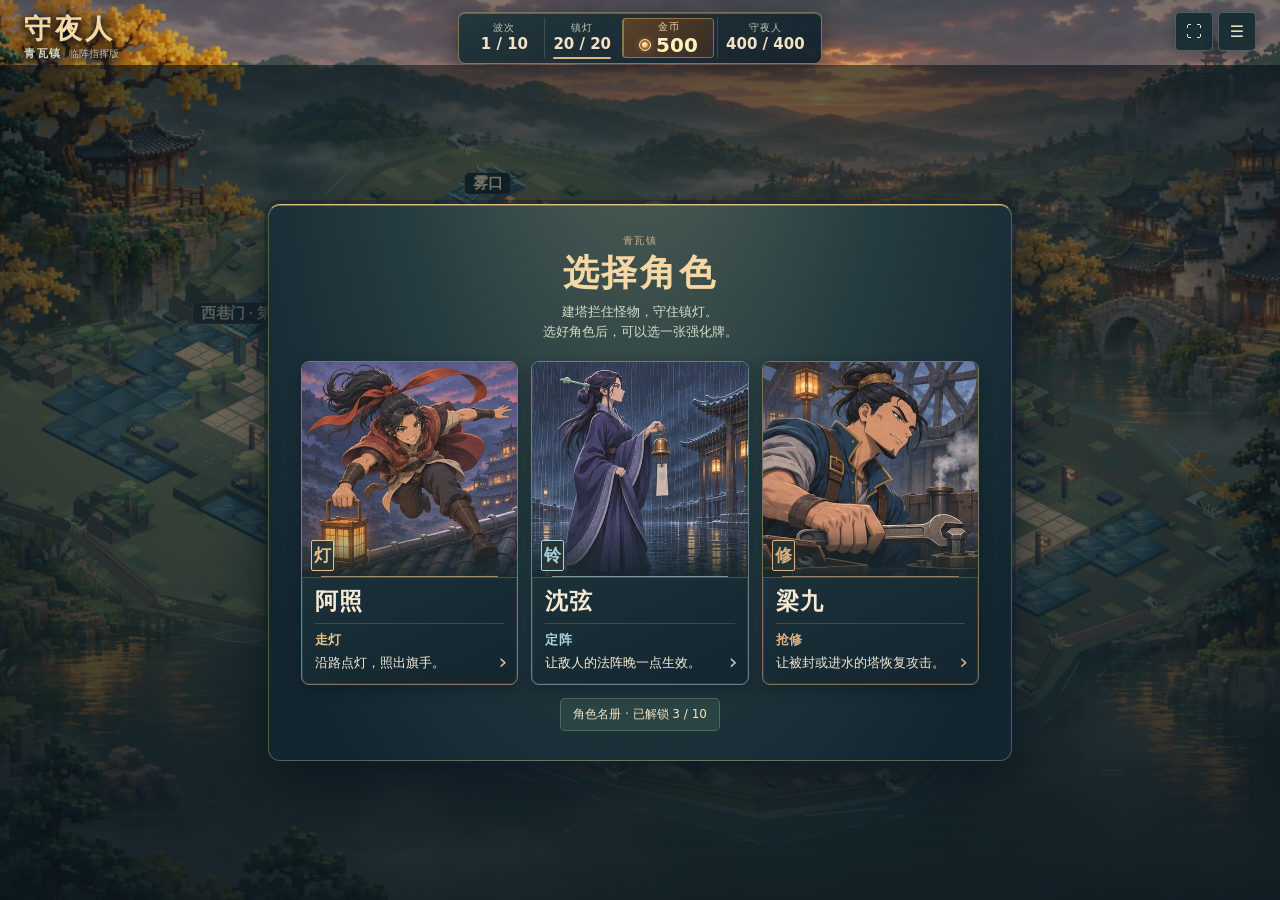
==== commit d322a29f: "Publish larger mobile battlefield and action priorities" ====
--- a/index.html
+++ b/index.html
@@ -2,9 +2,9 @@
 <html lang="zh-CN">
 <head>
 <meta charset="utf-8"><meta name="viewport" content="width=device-width,initial-scale=1,viewport-fit=cover">
-<meta name="theme-color" content="#142325"><title>守夜人 · 掌上守夜版</title><link rel="icon" href="data:,">
-  <script type="module" crossorigin src="./assets/index-4yAY58Dt.js"></script>
-  <link rel="stylesheet" crossorigin href="./assets/index-C7fggs0j.css">
+<meta name="theme-color" content="#142325"><title>守夜人 · 临阵指挥版</title><link rel="icon" href="data:,">
+  <script type="module" crossorigin src="./assets/index-Drv5y2tn.js"></script>
+  <link rel="stylesheet" crossorigin href="./assets/index-D77gNa4v.css">
 </head>
 <body>
 <main>
@@ -15,7 +15,7 @@
       <div id="arena-frame" aria-hidden="true"></div>
     </div>
     <header class="hud">
-      <div class="field-brand"><h1>守夜人</h1><div class="brand-line"><strong id="map-name">青瓦镇</strong><span id="build-version">掌上守夜版</span></div></div>
+      <div class="field-brand"><h1>守夜人</h1><div class="brand-line"><strong id="map-name">青瓦镇</strong><span id="build-version">临阵指挥版</span></div></div>
       <section class="strip" aria-label="战斗状态">
         <div><span class="label">波次</span><strong id="wave">1 / 10</strong></div>
         <div class="lamp-gauge"><span class="label" title="怪物到达出口会损耗镇灯，镇灯熄灭就会失守。">镇灯</span><strong id="life"></strong></div>
--- a/assets/index-D77gNa4v.css
+++ b/assets/index-D77gNa4v.css
@@ -0,0 +1 @@
+*{box-sizing:border-box}:root{color-scheme:dark;--ink:#f3e3c4;--muted:#b8c8b8;--deep:#142528;--panel:#192e30;--line:#6176676b;--accent:#edc48a;--jade:#b6d4ad;--rose:#e98f7b;font-family:Microsoft YaHei,PingFang SC,system-ui,sans-serif;background:#142426;color:var(--ink)}body{margin:0;overflow:hidden;overscroll-behavior:none}main{--hud-pad:clamp(10px,2vw,24px);--safe-top:env(safe-area-inset-top,0px);--safe-bottom:env(safe-area-inset-bottom,0px);--safe-left:max(var(--hud-pad),env(safe-area-inset-left,0px));--safe-right:max(var(--hud-pad),env(safe-area-inset-right,0px));--hud-top:calc(var(--safe-top) + 12px);--dock-bottom:calc(var(--safe-bottom) + 12px);--camera-top:calc(var(--safe-top) + 102px);--camera-bottom:calc(var(--safe-bottom) + 109px);position:relative;height:100vh;height:100dvh;overflow:hidden;background:#14262e}h1,h2,h3,p{margin:0}h2{font-size:23px;line-height:1.2}h3{font-size:14px;line-height:1.2}.layout,.field,.canvas-wrap,#board{position:absolute;inset:0}#board{display:block;width:100%;height:100%;touch-action:none;cursor:crosshair}.layout[data-zoom]:not([data-aiming]) #board{cursor:grab}#arena-frame{position:absolute;inset:var(--camera-top) var(--safe-right) var(--camera-bottom) var(--safe-left);pointer-events:none}.hud{position:absolute;inset:var(--hud-top) var(--safe-right) auto var(--safe-left);z-index:3;display:grid;grid-template-columns:1fr auto 1fr;gap:14px;align-items:start;pointer-events:none}.field-brand{justify-self:start;align-self:center;text-shadow:0 2px 8px #080d14}.field-brand h1{font:700 27px/1 SimSun,serif;letter-spacing:.13em;color:#f5d8a4}.brand-line{display:flex;flex-wrap:wrap;align-items:baseline;gap:2px 7px;margin-top:3px}.field-brand{filter:drop-shadow(0 1px 4px #0b1724dd)}#map-name{display:block;color:#d4dbc6;font-size:11px;letter-spacing:.14em}#build-version{color:#cfbd9d;font-size:10px;white-space:nowrap}.strip{display:flex;padding:5px 8px;gap:3px;border:1px solid #c6ad7790;border-radius:7px;background:linear-gradient(165deg,#20363aee,#101f2cf0);box-shadow:0 5px 22px #09141780,inset 0 1px #d1bd7958}.lamp-gauge{position:relative}.lamp-gauge:after{content:"";position:absolute;inset:auto 11% -1px;height:2px;border-radius:2px;background:linear-gradient(90deg,#dbb97f 0 var(--wick,0%),#263c43 var(--wick,0%) 100%)}.lamp-gauge:has([data-low]):after{background:linear-gradient(90deg,#ec8b75 0 var(--wick,0%),#432d39 var(--wick,0%) 100%)}.strip>div{min-width:74px;text-align:center;padding:3px 8px}.strip>div+div{border-left:1px solid #6176676b}.strip strong{display:block;font-size:15px;font-variant-numeric:tabular-nums;white-space:nowrap}.coin{color:#f5cc88}.strip>.wallet{min-width:92px;border-radius:4px;border-left-color:#e3b96d75;background:linear-gradient(135deg,#5b4129,#352d26);box-shadow:inset 0 0 0 1px #f0c47d6d;padding:2px 8px}.wallet .label{color:#f4d59f;letter-spacing:.08em}.wallet-value{display:inline-flex;align-items:center;justify-content:center;gap:5px;color:#ffe1a0;font-variant-numeric:tabular-nums}.wallet-value>i{flex:none;display:block;width:12px;height:12px;border-radius:50%;border:1px solid #ffe8a3;background:radial-gradient(circle at 36% 34%,#ffebb9 0 18%,#d69b4a 52%,#9c5e2d);box-shadow:inset 0 0 0 2px #9b602b,0 0 7px #ffc7724f}.strip .wallet strong{font-size:20px;line-height:1.1;color:#fff2bd;letter-spacing:.01em}.label{display:block;color:var(--muted);font-size:10px;letter-spacing:.12em}.playback{display:flex;justify-self:end;gap:5px;pointer-events:auto}.playback button{min-width:38px;min-height:39px;background:#162c33ec;box-shadow:0 4px 14px #030b104a}#fullscreen,#menu{font-size:16px;line-height:1}.battle-notice{position:absolute;z-index:2;inset:var(--notice-top,calc(var(--hud-top) + 60px)) var(--safe-right) auto var(--safe-left);display:flex;flex-direction:row-reverse;justify-content:space-between;gap:9px;align-items:start;pointer-events:none}.field-notices{display:grid;justify-items:end;gap:5px;max-width:min(560px,60%)}#entrance-alert{list-style:none;display:grid;gap:3px;padding:0;margin:0;color:#ffedbd;text-align:right}#entrance-alert li{display:flex;align-items:center;gap:6px;max-width:100%;width:fit-content;justify-self:end;padding:4px 7px;border:1px solid #dfae7596;border-left:3px solid #ffcf87;border-radius:4px;background:#4c372ced;font:700 11px/1.3 system-ui;box-shadow:0 4px 12px #140e1c70}#entrance-alert li>span,#entrance-alert li>b{flex:none;white-space:nowrap}#entrance-alert li>span{color:#f1bc7b}#entrance-alert li>b{padding:2px 4px;border-radius:3px;background:#ffd697;color:#332018;font-variant-numeric:tabular-nums}#entrance-alert li[data-type=summon]{border-left-color:#f2a1aa;background:#4a303fec;color:#ffdae2}#entrance-alert li[data-type=summon]>span{color:#f3adb5}#entrance-alert li[data-type=summon]>b{color:#371e2c;background:#f7b9c6}#entrance-alert li[data-type=flag]{border-left-color:#a7dcd6;background:#233f47ed;color:#e2f5e9}#entrance-alert li[data-type=flag]>span{color:#a5d8cc}#entrance-alert li[data-type=flag]>b{background:#c2e8dc;color:#213738}#incoming{display:flex;align-items:center;gap:5px 10px;max-width:100%;padding:6px 9px;border:1px solid var(--line);border-radius:6px;background:#172c33e8;color:#e8ddc8;font-size:11px;text-shadow:0 1px 2px #0e1c22}#incoming>strong{white-space:nowrap;color:#f0ce93}#incoming.imminent{background:linear-gradient(90deg,#59432e,#303735)}:is(#battle-incident,#field-support){position:absolute;z-index:3;right:var(--safe-right);bottom:calc(var(--dock-bottom) + 60px);width:min(340px,calc(100% - var(--safe-left) - var(--safe-right)));pointer-events:auto;padding:8px 10px;border:1px solid #dbc49960;border-left:3px solid var(--incident-tint);border-radius:5px;background:linear-gradient(135deg,#292a34fa,#172c33fa);box-shadow:0 5px 18px #060e16aa;color:#fff3d9}#side-events{display:contents}#field-support{--incident-tint:var(--support-tint,#eac697);border-left-color:var(--incident-tint)}#field-support .incident-heading{grid-template-columns:1fr auto;margin-bottom:6px}#support-clock{font:700 12px system-ui;font-variant-numeric:tabular-nums}#field-support[data-urgent] #support-clock{color:#ffc6a5}#support-choices [data-id=field]:not(:disabled){background:#334842;border-color:#e2b982a6}.incident-heading{display:grid;grid-template-columns:auto 1fr auto;align-items:center;gap:7px;font-size:14px;color:var(--incident-tint)}#incident-icon{display:grid;place-items:center;width:24px;height:24px;border:1px solid currentColor;border-radius:4px;font:700 15px SimSun,serif;background:#0f1e2a}#battle-incident[data-state=urgent]{box-shadow:0 0 18px color-mix(in srgb,var(--incident-tint) 32%,transparent),0 5px 18px #060e16aa}#battle-incident[data-state=yield] #incident-clock{color:#f6e0c2}#battle-incident:is([data-state=resolved],[data-state=missed]){background:linear-gradient(135deg,#243b38,#132731);box-shadow:0 5px 18px #060e16aa,0 0 16px #a2e6b830}#battle-incident[data-state=missed]{background:linear-gradient(135deg,#4a312e,#20252b);box-shadow:0 5px 18px #060e16aa,0 0 14px #f5a98832}#battle-incident:is([data-state=resolved],[data-state=missed]) #incident-note{margin:6px 0 2px}@media(prefers-reduced-motion:no-preference){:is(#battle-incident,#field-support):not([hidden]){animation:incident-enter .22s ease-out}}@keyframes incident-enter{0%{opacity:0;transform:translateY(6px)}to{opacity:1;transform:none}}#incident-clock{padding:3px 5px;border-radius:3px;background:#0a2026;font:700 12px system-ui;font-variant-numeric:tabular-nums;white-space:nowrap}#incident-timer{display:block;width:100%;height:3px;appearance:none;border:0;background:#485256;margin:5px 0}#incident-timer::-webkit-progress-bar{background:#485256}#incident-timer::-webkit-progress-value{background:var(--incident-tint)}#incident-timer::-moz-progress-bar{background:var(--incident-tint)}#incident-note{font-size:11px;line-height:1.36;margin-bottom:6px}.incident-actions{display:grid;grid-template-columns:repeat(var(--incident-choices,2),minmax(0,1fr));gap:5px}.incident-actions button{min-width:0;padding:5px 6px;min-height:40px;text-align:left;font-size:11px;border-color:#cfb78595;background:#253e44;color:#ffedc8}.incident-actions strong,.incident-actions small{display:block;line-height:1.26}.incident-actions small{margin-top:3px;color:#cee0da;font-size:10px}.incident-actions button:disabled{opacity:.6}@media(pointer:coarse){.incident-actions button{min-height:43px}}#map-prompt,#chime{position:absolute;pointer-events:none;z-index:4}#life[data-low]{color:#ff9d85}.arrival-lanes{display:flex;gap:4px 12px;flex-wrap:wrap}.arrival-lane{display:inline-flex;gap:5px;align-items:baseline;flex-wrap:wrap}.arrival-lanes b{color:var(--lane-tint,#b8d3ae);background:#18333eaa;padding:1px 4px;border-radius:3px}.layout[data-map=river] #map-name{color:#aee0de}.layout[data-map=shrine] #map-name{color:#f0bb9b}.layout[data-map=frost] #map-name{color:#c0e6f8}.layout[data-map=forge] #map-name{color:#f4b588}.threat-stack{display:grid;gap:5px;width:min(330px,100%);min-width:0;justify-items:start}#boss-intent{--boss-tint:#ecab97;pointer-events:none;width:min(278px,100%);padding:7px 9px;border:1px solid #b58d7988;border-left:3px solid var(--boss-tint);border-radius:5px;background:linear-gradient(118deg,#30242aef,#202831ef);box-shadow:0 5px 15px #0a10196e;color:#fff2d7}.boss-heading{display:flex;justify-content:space-between;gap:4px;align-items:center;font-size:12px}#boss-hp{font-size:10px;color:#edd4c4;font-variant-numeric:tabular-nums}#boss-meter,#boss-timer{display:block;appearance:none;width:100%;height:4px;margin:4px 0 5px;border:0;border-radius:5px;overflow:hidden;background:#57404b}#boss-timer{height:3px;margin:3px 0 4px;background:#2e2734}#boss-timer::-webkit-progress-bar{background:#2e2734}#boss-timer::-webkit-progress-value{background:var(--boss-tint)}#boss-timer::-moz-progress-bar{background:var(--boss-tint)}.boss-health-track{position:relative}#boss-gates{position:absolute;inset:0;pointer-events:none}#boss-gates i{position:absolute;top:0;height:4px;width:2px;background:#f4dfb9d1;box-shadow:0 0 3px #201627}#boss-meter::-webkit-progress-bar{background:#57404b}#boss-meter::-webkit-progress-value{background:linear-gradient(90deg,#b47678,var(--boss-tint))}#boss-meter::-moz-progress-bar{background:var(--boss-tint)}#boss-cast{display:block;color:var(--boss-tint);font-size:11px}#boss-counter{font-size:11px;color:#f0dfca;line-height:1.38}#boss-distance{color:#ffbc9e;font-size:11px;font-weight:700}#boss-focus{color:#ffdba4;font-size:11px}#boss-cast:empty,#boss-counter:empty,#boss-distance:empty,#boss-focus:empty{display:none}#boss-intent[data-near-exit]{border-left-color:#ffb184}#boss-action{pointer-events:auto;width:100%;min-height:34px;margin-top:5px;padding:4px;border-color:#a883a6;background:#513c54;color:#fff2dc;font-size:11px}#boss-action:hover,#boss-action:focus-visible{border-color:#edc7ed;background:#68476b}#boss-intent[data-state=casting]{box-shadow:0 0 19px #ec8d9057}#map-brief{border-left:2px solid #638f7b;padding:5px 6px;background:#5076601f;color:#304b42;font-size:11px}#map-mechanic{display:grid;grid-template-columns:auto minmax(0,1fr) auto;gap:6px;align-items:center;padding:6px 9px;border-block:1px solid #d5a77860;background:#47372e;color:#f4ddae;font-size:11px}#map-mechanic[data-map=river]{background:#203e48;color:#bae6ef}#map-mechanic[data-map=shrine]{background:#343249;color:#d8caf6}#map-mechanic strong{font-size:12px;white-space:nowrap}.battle-dock{position:absolute;z-index:3;inset:auto var(--safe-right) var(--dock-bottom) var(--safe-left);display:grid;grid-template-columns:minmax(0,1fr) auto minmax(0,1fr);align-items:end;gap:9px;pointer-events:none}.dock-primary,.dock-actions{display:flex;justify-content:center;align-items:end;gap:6px}.dock-primary{grid-area:1/2;position:relative}.guide-tip{display:flex;align-items:center;justify-content:space-between;gap:8px;padding:3px 6px 3px 9px;background:#162e34f7;color:#ffe3a9;border:1px solid #d4b37c;border-radius:6px;box-shadow:0 5px 16px #071721ad;font-size:12px;line-height:1.35}.guide-tip p{margin:0}.guide-tip button,.draw-actions .guide-skip{min-height:36px;padding:3px 6px;white-space:nowrap}.guide-skip{font-size:11px;background:#263c3d;color:#dfe7d6}#build-guide{position:absolute;z-index:4;left:clamp(91px,var(--guide-x),calc(100% - 91px));transform:translate(-50%,calc(-100% - 10px))}#build-guide:after{content:"";position:absolute;top:100%;left:calc(50% + var(--guide-x) - clamp(91px,var(--guide-x),calc(100vw - 91px)));border:7px solid transparent;border-bottom:0;border-top-color:#d4b37c;transform:translate(-50%);pointer-events:none}#build-guide [data-action=guide-pad]{color:#283131;background:#f4d399;font-weight:700}#fixture-cue{position:absolute;z-index:4;left:clamp(96px,var(--cue-x),calc(100% - 96px));transform:translate(-50%,calc(-100% - 9px));max-width:190px;min-height:34px;padding:4px 10px;white-space:nowrap;color:#302a21;background:#f3d69c;border-color:#fff0c6;box-shadow:0 3px #785f45,0 5px 14px #101c28be;font-weight:760;font-size:12px}#fixture-cue:is([data-anchor=sluice],[data-anchor=pump]){color:#143638;background:#a8ddce;border-color:#e1ffe8}#fixture-cue:after{content:"";position:absolute;top:100%;left:calc(50% + var(--cue-x) - clamp(96px,var(--cue-x),calc(100vw - 96px)));border:7px solid transparent;border-bottom:0;border-top-color:inherit;transform:translate(-50%);pointer-events:none}@media(pointer:coarse){#fixture-cue{min-height:43px}}#skill-guide{position:absolute;inset:auto 0 calc(100% + 7px);pointer-events:auto}#skill-guide .guide-skip{width:auto;flex:none}.tower-guide{box-shadow:none}[data-guide-target]{outline:2px solid #ffd891;outline-offset:2px}#draw-choices[data-guide-target]{outline-offset:5px;border-radius:6px}@media(pointer:coarse){.guide-tip button{min-height:42px}}@media(max-width:760px){#skill-guide{position:static;width:100%}}.dock-actions{grid-area:1/3;justify-self:end}.dock-primary button,.dock-actions button{pointer-events:auto}#quick-order,#starter button{min-height:49px;padding:7px 15px;font-weight:750;white-space:nowrap;background:linear-gradient(#efd39d,#d9b276);color:#33271b;border-color:#ecd4a4;box-shadow:0 3px #775638,0 5px 14px #071421a6}#quick-order.primary:hover:not(:disabled){background:#f5d49e;border-color:#ffebc2}#quick-order[data-urgent]{background:#ffbc89;color:#481f17;border-color:#ffe0b3;box-shadow:0 4px #a75c38,0 9px 22px #030e19bc}#starter:empty,#preparations:empty{display:none}#starter button{background:#244442;color:#f2ddad;border-color:#9aaf91;box-shadow:0 4px #132a2d,0 9px 22px #030e19bc}#starter small{font-size:10px}#side-prep{display:grid;grid-template-columns:repeat(2,minmax(0,1fr));gap:5px;width:min(308px,calc(100vw - 20px))}#side-prep button{white-space:normal;text-align:left;min-height:52px;padding:5px 8px;background:#172f36ed;border-color:#53736f}#side-prep button[aria-pressed=true]{background:#294944;border-color:#e1c689}#side-prep strong,#side-prep small{display:block}#side-prep small{line-height:1.3;color:#d2ddcc;margin-top:2px}.layout[data-phase=planning]:has(#side-prep) #quick-order{width:100%}#battle-plan-choices{display:grid;grid-template-columns:repeat(2,minmax(0,1fr));gap:6px;margin:0 0 7px;width:min(320px,calc(100vw - 20px));text-align:left}#battle-plan-choices:empty{display:none}#defense-pick{width:min(432px,calc(100vw - 18px));padding:7px;margin-bottom:5px;color:#f4deae;background:#172f36ef;border:1px solid #8b896a;border-radius:6px;font-size:12px}#defense-pick-copy span{margin-left:4px;color:#bed1c5;font-size:10px}.defense-when{color:#d4e0d4;font-size:11px;margin:3px 0 6px}.defense-options{display:grid;grid-template-columns:repeat(2,minmax(0,1fr));gap:5px}.defense-options button{min-height:52px;min-width:0;padding:4px 6px;white-space:normal;text-align:left;background:#26423f;border-color:#879781}.defense-options strong,.defense-options small{display:block;line-height:1.32}.defense-options small{color:#d8e4d4;font-size:10px;margin-top:2px}#command-bar:has(#defense-pick:not([hidden])) #quick-order{width:100%}.defense-options button[aria-pressed=true]{background:#385754;border-color:#ffe0a1;box-shadow:inset 0 0 0 1px #ffe0a17a}.defense-actions{display:flex;align-items:center;flex-wrap:wrap;gap:5px;margin-top:5px}.defense-actions button{flex:1 0 auto;min-height:33px;padding:3px 7px;font-size:11px;white-space:nowrap}.defense-actions button[data-action=defense]{color:#13262a;background:#edd399;border-color:#eddaa9}.defense-actions button[data-action=defense-pad],#defense-pick>button[data-action=defense-pad]{color:var(--route-ink);border-color:var(--route-ink);min-height:33px;margin:3px 3px 0 0}@media(max-width:760px){.dock-primary #defense-pick button[data-action=defense-pad],.dock-primary #defense-pick .defense-actions button{width:auto;min-height:42px}}#lane-brief,#opening-preview{margin:0 0 5px;padding:3px 7px;color:#e4edca;background:#163338e6;border-left:2px solid #a0d1bd;border-radius:3px;font-size:11px;line-height:1.4}#lane-brief{display:block;width:100%;min-height:34px;text-align:left;font-weight:600;border-top-color:#426362;border-right-color:#426362;border-bottom-color:#426362}#lane-brief:disabled{opacity:.8}#battle-aid-status{margin:2px 0 0;padding:4px 8px;border:1px solid #8cc1a5a3;border-radius:4px;background:#132e32f2;color:#dbf2d8;font-size:11px;font-weight:700;justify-self:end}#battle-plan-choices button{padding:6px 9px;min-height:47px;white-space:normal;text-align:left;color:#f1e7cf;background:#172f36ed;border-color:#53736f}#battle-plan-choices button[aria-pressed=true]{background:#274843;border-color:#d4c28c;box-shadow:inset 0 0 0 1px #bfb17b45}#battle-plan-choices button:disabled{opacity:.55}#battle-plan-choices strong,#battle-plan-choices small{display:block}#battle-plan-choices small{font-size:10px;line-height:1.28;margin-top:2px;color:#d2ddcc}.layout[data-phase=planning] #command-bar:has(#battle-plan-choices:not(:empty)) #quick-order{width:100%}.dock-actions button{min-height:42px;min-width:53px;background:#152c32ec}#brief-toggle[data-threat]{border-color:#f1b580;color:#ffe2ad;box-shadow:0 0 13px #ad724f9c}#cancel-aim{background:#523b30;border-color:#d6a475}.tower-head h3{flex:1}.tower-head [data-action=tower-more]{font-size:11px}.layout[data-aiming] #castle{display:none}#map-mechanic span{line-height:1.35}#map-mechanic button{min-height:33px}#boss-intent[data-state=ward] #boss-meter::-webkit-progress-value{background:linear-gradient(90deg,#648683,#b3dcca)}#opening-buff{padding:5px 7px;background:#bb955c23;border-left:2px solid #a18552;color:#f5dba4;font-size:11px}#fixtures{display:grid;grid-template-columns:auto repeat(3,minmax(0,1fr));gap:4px;padding:5px 7px;border-bottom:1px solid var(--line)}#fixtures:empty,#patrol-options:empty{display:none}.pressure{width:100%;padding:7px 8px;border:1px solid #a78668;border-left:3px solid #e6b88d;border-radius:5px;background:#233436f7;box-shadow:0 4px 12px #111b24ab}.pressure[data-state=active]{background:#413741f7}.pressure[data-state=drain]{background:#512e32fb;border-color:#bf786c;border-left-color:#ffaf88}.pressure-copy{display:grid;grid-template-columns:1fr auto;gap:2px 8px;align-items:center}.pressure strong{font-size:13px;color:#ffe0a8}#pressure-clock{color:#ffdab1;font-size:12px;font-variant-numeric:tabular-nums;font-weight:700}.pressure small,.pressure-meter{grid-column:1/-1}.pressure small,.rift-plan-note{font-size:11px;line-height:1.32}.pressure small{color:#fff0d2}.rift-plan-note{padding:6px 9px;color:#f5d7ba;background:#284143}.pressure-actions{display:flex;gap:5px;margin-top:5px;pointer-events:auto}.pressure-actions button{flex:1;padding:3px 5px;min-height:32px;font-size:11px}.pressure-actions button:not(:disabled){border-color:#b89b70;background:#3d4842;color:#fff4d6}.pressure-meter{height:3px;margin-top:4px;background:#382d33;border-radius:3px;overflow:hidden}.pressure-meter i{display:block;width:var(--rift-hp);height:100%;background:#e5ab7b}.report-rifts{display:block;color:var(--jade);font-size:10px}.fixture-count{display:grid;place-content:center;padding:0 6px;color:var(--muted);font-size:11px;text-align:center}.fixture-count b{color:var(--accent);font-size:15px}#fixtures button{display:grid;align-content:center;gap:1px;min-height:41px;padding:3px 2px}#fixtures button small{color:#bed3c1;font-size:10px}.objective-choices{display:grid;grid-auto-columns:minmax(0,1fr);grid-auto-flow:column;gap:4px;margin-top:5px}.objective-choices button{font-size:11px;padding:4px 2px}.objective-choices button:hover,.objective-choices button[aria-pressed=true]{background:#425648;color:#fff2cf;border-color:#425648}#map-prompt{bottom:var(--camera-bottom);left:50%;transform:translate(-50%);width:max-content;max-width:90%;background:#172c33ef;padding:5px 10px;border:1px solid #9c85596e;border-radius:6px;color:#ffdea1;font-size:12px;text-align:center}#map-prompt[data-opening]{background:#162b34ee;color:#ffdfa6;border-color:#ccb18580;box-shadow:0 4px 18px #0d1825ba}#chime{top:25%;left:50%;transform:translate(-50%);padding:7px 15px;color:#f7ddaf;font:700 clamp(17px,3vw,29px) SimSun,serif;text-shadow:0 2px 8px #12272b;background:#192b31c9;border:1px solid #c9ae6999;white-space:nowrap}#phase-overlay{position:absolute;z-index:4;inset:calc(var(--hud-top) + 53px) 0 0;display:grid;place-items:center;padding:15px;background:radial-gradient(ellipse at 50% 52%,#101c22b3,#0c18225c 74%,transparent)}.phase-card{width:min(595px,100%);max-height:100%;overflow:auto;padding:clamp(16px,4vw,30px);border:1px solid #d1ac735d;border-top-color:#e1bd7e;border-radius:9px;background:linear-gradient(146deg,#1d363bfa,#112431fa);color:#f6e4bf;box-shadow:0 1px #daca9740 inset,0 16px 70px #081115bf;text-align:center}.phase-card .label{color:#d5b486;margin-bottom:6px}.phase-card h2{color:#f5d8a4;font:700 clamp(24px,4vw,36px)/1.1 SimSun,serif;letter-spacing:.07em}#phase-copy{max-width:29em;margin:9px auto 16px;font-size:13px;line-height:1.55;color:#d3decb}[data-phase=squad] #phase-copy{white-space:pre-line}#decisions{display:grid;gap:8px}[data-phase=squad] #phase-overlay{background:radial-gradient(ellipse at 50% 54%,#101c2245,#08131aaf),linear-gradient(0deg,#07182163,transparent 60%)}[data-phase=squad] .phase-card{width:min(744px,100%);padding:clamp(14px,3.5vw,29px);border-radius:12px;background:radial-gradient(ellipse at 50% -35%,#566459,#253c40 49%,#122630 89%);box-shadow:0 0 0 4px #0d212967,0 20px 58px #07121ccd,inset 0 1px #efd79c5e}.squad-choices{display:grid;grid-template-columns:repeat(3,minmax(0,1fr));gap:clamp(7px,1.4vw,13px);padding:3px}.squad-choice,.draw-shell{--squad-ink:#dfbe88}.squad-choice[data-id=archers],#opening-draw[data-squad=archers] .draw-shell{--squad-ink:#b3dbe0}.squad-choice[data-id=runes],#opening-draw[data-squad=runes] .draw-shell{--squad-ink:#bee2a6}.squad-choice[data-id=mixed],#opening-draw[data-squad=mixed] .draw-shell{--squad-ink:#f6c18b}.squad-choice{display:grid;grid-template-rows:auto 1fr;position:relative;overflow:hidden;text-align:left;padding:0;border:1px solid color-mix(in srgb,var(--squad-ink) 48%,#26363c);border-radius:8px;background:linear-gradient(156deg,#233b43,#132630);color:#f7ead1;box-shadow:inset 0 0 0 1px #c9cc951e,0 5px 14px #07141b67;transition:transform .24s cubic-bezier(.2,.75,.24,1),border-color .24s,box-shadow .24s}.squad-choice:is(:hover,:focus-visible){transform:translateY(-3px);background:linear-gradient(156deg,#304c50,#172d38);border-color:var(--squad-ink);box-shadow:0 8px 18px #0a161e9a,0 0 15px color-mix(in srgb,var(--squad-ink) 30%,transparent)}.squad-choice:active:not(:disabled){transform:translateY(0) scale(.985)}.squad-art{display:block;position:relative;overflow:hidden;aspect-ratio:2.14;border-bottom:1px solid #d9cd913d}.squad-art img{display:block;width:100%;height:100%;object-fit:cover;object-position:50% 56%;transition:transform .4s cubic-bezier(.2,.75,.24,1)}.squad-choice:is(:hover,:focus-visible) img{transform:scale(1.07)}.squad-art b{position:absolute;bottom:6px;left:9px;display:grid;place-items:center;width:28px;height:29px;border-radius:4px;color:var(--squad-ink);border:1px solid currentColor;background:#142731e8;font:700 17px SimSun,serif}.squad-info{display:grid;gap:5px;align-content:start;padding:10px 13px 12px}.squad-info strong{font:700 clamp(17px,2.6vw,23px)/1.2 SimSun,serif;letter-spacing:.04em}.squad-role{font-size:11px;color:var(--squad-ink)}.squad-perks{display:grid;gap:3px;margin-top:3px;padding-top:7px;border-top:1px solid #e0d5a62e;color:#e7e7d6;font-size:12px}.squad-arrow{position:absolute;bottom:11px;right:10px;color:var(--squad-ink);font:22px/1 system-ui}.keeper-art{aspect-ratio:.94;background:#172b36}.keeper-art:after{content:"";position:absolute;inset:0;background:linear-gradient(0deg,#142834ee,transparent 31%);pointer-events:none}.keeper-art b{z-index:1}.keeper-slice{display:block;position:absolute;inset:0 0 auto;width:100%;aspect-ratio:1;overflow:hidden;transition:transform .36s ease-out;transform-origin:50% 30%}.keeper-atlas{position:absolute;left:calc(var(--col)*-100%);top:calc(var(--row)*-100%);width:500%;height:200%;background:var(--keepers-ink) 0 0/100% 100% no-repeat}.keeper-card .keeper-art b{width:23px;height:31px;border-radius:2px;background:#263435ed}.keeper-plans{margin:8px 0;padding:8px 9px;border:1px solid #8d92744c;background:#162a31}.keeper-plans summary{color:#e3cda0;font-size:13px;cursor:pointer}.keeper-plans p{margin:6px 0;font-size:12px}.keeper-plans .objective-choices{display:grid;grid-template-columns:1fr 1fr;gap:5px}.keeper-plans button{display:grid;text-align:left;white-space:normal;gap:3px}.keeper-plans small{font-size:11px;line-height:1.35}.keeper-atlas[data-portrait=action]{background-image:var(--keepers-action)}#keeper-angle{display:block;margin:1px 0 13px;padding:5px 10px;border-radius:3px;color:#f6e3b8}#forecast [data-threat=air]{color:#b9def6;border-color:#7bb1d184}#forecast [data-threat=armor]{color:#efd1a2;border-color:#c69f6e84}#forecast [data-threat=boss]{color:#f2b1ba;border-color:#d38c9d84}.tower-neighbor{font-size:11px;margin:4px 0 9px;color:#c5d5c4}button.keeper-card:is(:hover,:focus-visible) .keeper-slice{transform:translateY(-1.2%) scale(1.055)}.keeper-art:before{content:"";position:absolute;inset:auto 9% 0;height:1px;z-index:2;background:var(--squad-ink);opacity:.65;box-shadow:none}.keeper-card .keeper-art:after{background:linear-gradient(0deg,#14252be1,transparent 24%)}@media(prefers-reduced-motion:no-preference){.squad-choices .keeper-card{animation:keeper-enter .38s ease-out both}.squad-choices .keeper-card:nth-child(2){animation-delay:.07s}.squad-choices .keeper-card:nth-child(3){animation-delay:.13s}}@keyframes keeper-enter{0%{opacity:.22;translate:0 8px}to{opacity:1;translate:0 0}}.keeper-card .keeper-build{display:block;padding:5px 6px;margin-top:3px;border-left:2px solid color-mix(in srgb,var(--squad-ink),transparent 44%);background:#12242e8c;color:#dce7e2;font-size:11px}.keeper-quick{display:grid;gap:3px;font-size:13px;color:#f3ebda}.keeper-quick em{letter-spacing:.025em}.squad-choices .squad-perks{padding-top:6px}.keeper-card .squad-perks{line-height:1.5;padding-right:5px}.keeper-card .squad-perks em{color:var(--squad-ink);font-weight:700;font-style:normal}.keeper-ledger{justify-self:center;padding:6px 12px;margin-top:2px;font-size:12px}.keeper-unlock{border:1px solid #c5a97488;border-radius:5px;color:#ffe1a2;padding:7px;margin-bottom:9px}#keeper-roster{position:relative;width:min(1020px,calc(100% - 24px));max-width:none;max-height:calc(100dvh - 24px);margin:auto;overflow:auto;padding:20px;border:1px solid #b89863;border-radius:12px;background:#172e38;color:#f4e3c2;box-shadow:0 20px 72px #061319b0}#keeper-roster::backdrop{background:#08131ac7}#keeper-roster form{position:absolute;right:12px;top:12px}#keeper-progress{margin:6px 0 13px;color:#d8c4a1;font-size:13px}#keeper-list{display:grid;gap:9px;grid-template-columns:repeat(5,minmax(0,1fr))}#keeper-list .squad-choice{min-width:0;grid-template:auto 1fr / 1fr}#keeper-list .keeper-art{height:auto;aspect-ratio:1.18}#keeper-list .keeper-art:has([data-portrait=action]),.squad-choices .keeper-art:has([data-portrait=action]){aspect-ratio:1}@media(max-width:620px)and (max-height:690px){.squad-choices .keeper-art:has([data-portrait=action]){aspect-ratio:1.58}}#keeper-list .keeper-card[data-locked] .keeper-slice{filter:saturate(.78) brightness(.85)}@media(max-width:820px){#keeper-list{grid-template-columns:repeat(3,minmax(0,1fr))}}@media(max-width:560px){#keeper-list{grid-template-columns:repeat(2,minmax(0,1fr))}}.river-council{display:grid;gap:6px;margin:4px 0;color:#efd4a1}.river-council>div{display:grid;gap:5px;grid-template-columns:1fr 1fr}.river-council .choice{padding:8px;text-align:left;border-color:#bea17078}.river-council small{display:block;font-size:11px;line-height:1.4}#defense-board{margin:8px 0;border:1px solid #a98e5b72;border-radius:6px;padding:6px 8px;background:#332e2461}#watch-steps{display:grid;grid-template-columns:repeat(5,1fr);gap:4px;margin-bottom:8px}#watch-steps span{border-bottom:2px solid #415963;text-align:center;color:#acc1bc;font-size:11px;padding:3px}#watch-steps [data-done]{border-color:#80aa91;color:#c2ddbd}#watch-steps [aria-current=step]{border-color:#ebbb80;color:#ffe4b4}@media(max-width:550px){[data-phase=squad] #phase-overlay{padding:9px}.squad-choices{grid-template-columns:1fr}.squad-choice{grid-template:1fr / minmax(72px,29%) minmax(0,1fr);min-height:82px}.squad-art{height:100%;aspect-ratio:auto;border:0;border-right:1px solid #d9cd913d}.keeper-art{min-height:92px}.squad-choices .keeper-art:has([data-portrait=action]){width:100%;aspect-ratio:auto;container-type:size}.squad-choices .keeper-slice{inset:50% auto auto 50%;width:max(100cqw,100cqh);translate:-50% -50%}.squad-art img{position:absolute;inset:0}.squad-art b{width:22px;height:23px;left:5px;bottom:5px;font-size:14px}.squad-info{padding:7px 19px 8px 10px;gap:2px}.squad-perks{padding-top:4px;font-size:11px;gap:0}.squad-arrow{bottom:50%;right:7px;transform:translateY(50%)}}@media(max-width:550px)and (max-height:690px){.squad-choices .squad-info{padding-block:5px;gap:1px}.squad-choices .squad-perks{margin-top:1px;padding-top:3px}.squad-choices .keeper-quick{gap:0}}@media(max-height:490px)and (orientation:landscape)and (min-width:551px){[data-phase=squad] #phase-overlay{padding:8px}[data-phase=squad] .phase-card{padding:10px 15px}[data-phase=squad] #phase-copy{margin:5px 0 6px}.squad-art{aspect-ratio:3.16}.keeper-art{aspect-ratio:2.3}.squad-info{padding-block:7px 9px}}@media(prefers-reduced-motion:reduce){.squad-choice,.squad-art img{transition:none}.squad-choice:is(:hover,:focus-visible),.squad-choice:is(:hover,:focus-visible) img{transform:none}.keeper-slice{transition:none}button.keeper-card:is(:hover,:focus-visible) .keeper-slice{transform:none}}.event-layout{display:grid;grid-template-columns:minmax(92px,.72fr) minmax(0,1fr);gap:10px}.event-layout img{width:100%;height:100%;max-height:145px;min-height:0;object-fit:cover;border:1px solid #d1ac735d;border-radius:5px}.event-layout>div{display:grid;gap:6px}.event-layout .choice{min-height:48px;padding:7px 11px;text-align:left}.event-layout .choice small{display:block;margin-top:4px}.drawer{position:fixed;inset:auto var(--safe-right) calc(var(--dock-bottom) + 61px) auto;margin:0;max-height:68dvh;width:min(411px,calc(100% - var(--safe-left) - var(--safe-right)));overflow:auto;overscroll-behavior:contain;padding:0 12px 12px;border:1px solid #c7ac768f;border-radius:8px;background:#152c33f7;color:var(--ink);box-shadow:0 13px 50px #07121bc4}#game-menu{inset:calc(var(--hud-top) + 49px) var(--safe-right) auto auto;width:min(260px,calc(100% - var(--safe-left) - var(--safe-right)))}.drawer-heading,.drawer-actions,.situation-meta{display:flex;align-items:center;gap:6px}.drawer-heading{position:sticky;z-index:1;top:0;margin:0 -12px 3px;padding:7px 12px;justify-content:space-between;background:#193239;border-bottom:1px solid var(--line)}.drawer-heading h2{font:700 21px SimSun,serif;color:#f5d6a1}.drawer-close{font-size:20px;min-width:37px;padding:0}.drawer-actions{margin-block:8px}.drawer-actions button,.menu-actions button{min-height:42px}.menu-actions{display:grid;gap:5px;margin-top:9px}.situation-meta{flex-wrap:wrap;margin:8px 0;color:#c4d4c1;font-size:11px}.situation-meta strong{color:#f3d3a2}.situation-meta span+span{margin-left:auto}.war-plan{display:grid;gap:6px;font-size:12px;color:#d7e2cf}#map-brief{color:#c8d7be}#forecast{display:flex;flex-wrap:wrap;gap:4px}#forecast:empty{display:none}#forecast span{font-size:11px;padding:2px 5px;border-radius:3px;background:#a68c6450;color:#f2dfbb}#patrol{padding:5px 7px;color:#d6ebcf;background:#abc09322;border-left:2px solid #7b956d;font-size:11px}#wave-progress{height:4px;margin:6px 0 10px;background:#475348;border-radius:4px;overflow:hidden}#wave-progress i{display:block;width:var(--fill);height:100%;background:#d5b985}#preparations{display:flex;gap:6px;flex-wrap:wrap}.advisor-details{margin-top:9px}.advisor-details summary{cursor:pointer;color:#c6d3bb;font-size:12px;padding:5px 0}#castle,#advisor{display:grid;gap:5px}#decisions:empty,#castle:empty,#advisor:empty{display:none}button{font:inherit;font-size:12px;min-height:33px;padding:5px 8px;cursor:pointer;color:var(--ink);background:#2a4343;border:1px solid #658075a1;border-radius:5px;transition:background .15s,border-color .15s,transform .12s}button:hover:not(:disabled),button[aria-pressed=true]{background:#41574a;border-color:#e9c890;color:#ffedce}button:active:not(:disabled){transform:translateY(1px)}button:disabled{opacity:.56;cursor:default}button.primary{font-size:14px;font-weight:850;min-height:39px;color:#2b2926;background:#ecc488;border-color:#eccc97}button.primary:hover:not(:disabled){background:#f4d6a1}button.choice{text-align:left;padding:6px 8px;min-height:42px;display:grid;gap:3px}.choice strong{color:#fae6c0;font-size:13px}.choice small{color:#becdbd;font-size:11px;line-height:1.25}.choice[data-rarity=rare]{border-color:#97c8ab}.choice[data-rarity=gold]{border-color:#e2ba7e;background:#52493a}.choice[data-rarity=gold] strong{color:#ffe0a1}.choices{display:grid;grid-template-columns:repeat(3,minmax(0,1fr));gap:4px}.choices .choice{padding:5px}.plans{display:grid;gap:4px}#advisor h3,#castle h3{margin:0 0 2px;color:#e0ccab}#advisor p{font-size:11px;color:var(--muted)}#radio{grid-area:1/1;max-width:300px;color:#f2dfbb;font-size:11px;line-height:1.35;text-shadow:0 1px 5px #080e15,0 1px 2px #0a0f16;align-self:center}#radio[data-priority]{justify-self:start;padding:4px 7px;border:1px solid #f2cb86;border-radius:4px;background:#1c3036;color:#ffe3a8;font-weight:700}:is(#boss-intent,#pressure,#battle-incident,#entrance-alert)[data-first]{outline:1px solid #ebc783}button[data-first]:not(:disabled){outline:2px solid #ffdb93;outline-offset:-3px}#castle{position:absolute;bottom:var(--camera-bottom);left:var(--safe-left);z-index:4;width:min(350px,calc(100% - var(--safe-left) - var(--safe-right)));max-height:min(55dvh,420px);overflow:auto;overscroll-behavior:contain;box-shadow:0 8px 24px #0a1416d9;padding:9px;border:1px solid #a18b5f69;border-radius:7px;background:linear-gradient(138deg,#263d40,#19292f)}.tower-head{position:sticky;z-index:1;top:0;display:flex;justify-content:space-between;align-items:center;gap:8px;margin:-9px -9px 4px;padding:7px 9px 5px;background:#263a3c;border-bottom:1px solid #a18b5f55}.tower-head button{min-width:32px;min-height:30px;padding:0;font-size:19px;line-height:1}.towers-grid,.tower-specs{display:grid;grid-template-columns:repeat(2,minmax(0,1fr));gap:6px}.towerbutton{display:grid;grid-template-rows:41px auto 1fr;align-content:start;gap:4px;text-align:left;min-height:80px;padding:4px 6px 6px;border-color:color-mix(in srgb,var(--tower-tint) 49%,#344e51);background:linear-gradient(145deg,#263c40,#193039)}.tower-picture{position:relative;display:block;overflow:hidden;border-radius:3px;background:#1b3037}.tower-fit{display:inline-block;margin-right:4px;color:#f0d19b;font-style:normal;font-weight:700}.tower-picture img{display:block;height:100%;width:100%;object-fit:cover;object-position:50% 49%;pointer-events:none}.tower-picture i{position:absolute;left:3px;bottom:3px;line-height:1.35;padding:0 4px;font-style:normal;color:var(--tower-tint);border:1px solid currentColor;border-radius:3px;background:#13262ee9}.tower-purpose{color:#d2dacf;font-size:10px;line-height:1.3}.tower-price{color:#edc885;white-space:nowrap;font-variant-numeric:tabular-nums}.tower-card{display:grid;gap:7px;font-size:12px}.tower-links{display:flex;flex-wrap:wrap;gap:5px}.tower-links span{padding:2px 6px;color:#deddb1;background:#58664b52;border:1px solid #88956950;border-radius:3px;font-size:10px}.tower-specs .choice,.specialty{border-left:2px solid var(--tower-tint);background:#364a44}.tower-specs .choice strong,.tower-card .specialty strong{color:var(--tower-tint)}.specialty,.tower-card .specialty{padding:5px 7px;color:#e4dcc6}.tower-card .tower-upgrade{color:#342f21;background:#e9c693;border-color:#e7c486}.tower-card p{color:var(--muted);line-height:1.35}.tower-relay{display:grid;gap:3px;padding:5px 7px;border-left:2px solid var(--tower-tint);background:#172e3a}.tower-relay strong{color:var(--tower-tint)}.tower-relay small{font-size:10px;color:#e6d5ad}.tower-card .row{display:flex;gap:5px;flex-wrap:wrap}.tower-card .row button{flex:1}.skills{display:grid;grid-template-columns:repeat(4,minmax(0,1fr));gap:5px}.skills button{display:grid;grid-template-columns:auto auto;grid-template-areas:"icon state" "title title";place-content:center;place-items:center;gap:1px 5px;min-width:72px;min-height:55px;overflow:hidden;white-space:nowrap;position:relative;padding:5px 8px;background:linear-gradient(160deg,#283942f7,#16262efb);border-color:#8c7c61;box-shadow:inset 0 1px #e3c8a41c,0 3px #11232b,0 6px 15px #07141c8a}.skills button>i{grid-area:icon;color:var(--skill-ink,#f3c785);font:700 20px/1 SimSun,serif;font-style:normal;text-shadow:0 1px 1px #091623}.skills button[data-id=lamp]{--skill-ink:#a9e2c8}.skills button[data-id=militia]{--skill-ink:#c5d5d8}.skills button[data-id=meteor]{--skill-ink:#f4ad84}.skills button>span:first-of-type{grid-area:title;font-size:12px;font-weight:650}.skill-status{grid-area:state;color:#ead0a4;font-size:10px;display:flex;gap:3px;align-items:center}.skill-status kbd{border:1px solid #605c54;border-radius:3px;padding:0 3px;color:#f4ddad}.skill-status b:empty{display:none}.skills button:after{content:"";position:absolute;left:0;bottom:0;height:3px;width:var(--cool,0%);background:#f4c181}.skills button[aria-pressed=true]{background:#5d4b39;border-color:#ffdba0;box-shadow:inset 0 0 0 1px #ecd29c6b,0 3px #1b282e}.targets button{min-height:31px;font-size:11px;padding-inline:3px}#battle-report table{border-collapse:collapse;width:100%;margin:10px 0;font-size:clamp(11px,2.8vw,14px);text-align:center;font-variant-numeric:tabular-nums}#battle-report th,#battle-report td{padding:5px;border-bottom:1px solid var(--line)}#battle-report th{color:var(--jade);font-weight:600}.report-ford{display:block;color:var(--rose);font-size:10px}.report-focus{display:flex;gap:6px 12px;flex-wrap:wrap;margin:7px 0 9px}.report-focus span{padding:5px 8px;border:1px solid #71958a80;border-radius:4px;background:#213b3c;color:#e4ecc9;font-size:12px}.report-table{overflow-x:auto;margin-bottom:7px}.report-summary{margin:0 0 8px;color:var(--muted);font-size:12px}kbd{color:#c4c8ad;font-size:10px;margin-left:3px}[hidden]{display:none!important}:focus-visible{outline:2px solid #ffe5ab;outline-offset:-3px}dialog{max-width:min(520px,94vw);background:#243b3c;color:#f0ddbc;border:1px solid #a99e78;border-radius:8px;padding:19px;font-size:14px;line-height:1.6}#opening-draw{--seal:#9db7ac;width:min(778px,96vw);max-width:96vw;max-height:92dvh;padding:0;overflow:auto;background:#142330;border:1px solid #b299709b;color:#f3dfb8;box-shadow:0 25px 75px #07101cdd}#opening-draw[data-reward]{--seal:#c69c71}#opening-draw::backdrop{background:#0a1420d2;-webkit-backdrop-filter:blur(5px);backdrop-filter:blur(5px)}@media(prefers-reduced-motion:no-preference){#opening-draw[open]{animation:draw-enter .26s cubic-bezier(.18,.7,.24,1) both}#opening-draw[open]::backdrop{animation:reveal-fortune .23s ease-out both}}@keyframes draw-enter{0%{opacity:.24;translate:0 8px}to{opacity:1;translate:none}}.draw-shell{position:relative;overflow:clip;text-align:center;padding:clamp(11px,3.8vw,30px);background:radial-gradient(ellipse at 50% 18%,color-mix(in srgb,var(--squad-ink) 21%,#374e54),#2b4149 37%,#152731 79%);isolation:isolate}.draw-shell:after{content:"";position:absolute;inset:6px;z-index:-1;pointer-events:none;border:1px solid #b3976937;border-radius:5px}#draw-particles{position:absolute;inset:0;width:100%;height:100%;z-index:3;pointer-events:none}.draw-shell:before{content:"";position:absolute;inset:0;z-index:-1;pointer-events:none;opacity:.32;background:repeating-linear-gradient(109deg,transparent 0 9px,#c3ad7e21 10px,transparent 11px 13px),linear-gradient(150deg,#c89b5d55,transparent 50%)}.draw-shell h2{font-family:SimSun,serif;letter-spacing:.1em;color:#ffe1a7;font-size:clamp(24px,5vw,33px);text-shadow:0 2px 10px #0b1b28,0 0 30px #e7b87349}#draw-wallet{margin:6px auto 0;padding:2px 9px;border:1px solid #ba985c88;border-radius:4px;background:#382f25;color:#f7d291;font-size:11px}#draw-gold{color:#fff2bf;font-size:16px}#draw-copy{margin:7px auto 12px;max-width:420px;min-height:1.6em;color:#e2d1ae;font-size:13px}#opening-draw[data-releasing] #draw-copy{visibility:hidden}#draw-odds-details{margin:5px auto;color:#e2d1ae;font-size:11px}#draw-odds-details summary{cursor:pointer}#draw-odds{margin:-5px auto 9px;color:#c7d3c6;font-size:10px;line-height:1.5}#draw-stage{position:relative;display:grid;align-items:center;min-height:clamp(255px,57vw,328px)}#draw-stage:has([data-launch]:is([data-peak=epic],[data-peak=gold])):before{content:"";position:absolute;inset:-3% -4%;pointer-events:none;background:radial-gradient(ellipse at 50% 46%,#f3c4ffa8,transparent 61%),linear-gradient(112deg,transparent 38%,#dcacff71 49%,transparent 63%);animation:pack-radiance .92s cubic-bezier(.19,.65,.18,1) both}#draw-stage:has([data-launch][data-peak=gold]):before{background:radial-gradient(ellipse at 50% 46%,#f3cd8063,transparent 65%);animation-duration:.86s}#draw-stage:has([data-launch][data-peak=gold]):after{content:"";pointer-events:none;position:absolute;inset:50% auto auto 50%;width:min(58vw,290px);aspect-ratio:1;border-radius:50%;border:3px double #ffe5af;outline:1px solid #f4c98280;outline-offset:9px;background:repeating-conic-gradient(from 12deg,#ffe9bacc 0deg 1deg,transparent 1deg 14deg);-webkit-mask:radial-gradient(circle,#0000 57%,#0004 59%,#000 66%,#000 72%,#0000 74%);mask:radial-gradient(circle,#0000 57%,#0004 59%,#000 66%,#000 72%,#0000 74%);box-shadow:0 0 26px #ffc57399,inset 0 0 13px #fff1a4;animation:legend-seal 1.05s cubic-bezier(.22,.65,.22,1) both}@keyframes legend-seal{0%{opacity:0;transform:translate(-50%,-56%) rotate(-41deg) scale(.48)}26%{opacity:.64}52%{opacity:.43;transform:translate(-50%,-48%) rotate(-9deg) scale(.96)}to{opacity:0;transform:translate(-50%,-46%) rotate(21deg) scale(1.33)}}@keyframes pack-radiance{0%{opacity:0;transform:scale(.54) translate(-8%)}28%{opacity:.83}to{opacity:0;transform:scale(1.12) translate(4%)}}#seal-stage{position:absolute;inset:0;z-index:2;display:grid;place-items:center;justify-content:center}#seal-stage[data-releasing]{pointer-events:none}#tear-pack{display:block;width:min(568px,84vw,79vh);padding:0;border:0;border-radius:8px;touch-action:none;-webkit-user-select:none;user-select:none;cursor:grab;background:transparent;box-shadow:none}#tear-pack:hover,#tear-pack:active{background:transparent;border:0;transform:none}#tear-pack.dragging{cursor:grabbing}#tear-pack .pack-canvas{width:100%;height:auto;aspect-ratio:568/328;pointer-events:none}.draw-choices{position:relative;z-index:1;display:grid;grid-template-columns:repeat(3,minmax(0,1fr));gap:clamp(6px,1.6vw,15px);margin:0 auto;width:100%;max-width:662px}.fortune-choice{--gold:#efd097;--card-dark:#1c373b;--card-lit:#4f7064;--index:0;--flight-at:calc(var(--index)*55ms);--flight-time:426ms;--turn-start:303ms;--flip-at:calc(var(--turn-start) + var(--index)*78ms);--flip-time:205ms;--face-beat:143ms;--turn-animation:turn-fortune;--turn-curve:cubic-bezier(.32,.05,.21,1);--lean:1deg;--flare-at:calc(var(--flip-at) + var(--face-beat));--flare-time:.28s;--flare-strength:.38;--glint-x:40%;--glint-y:35%;position:relative;display:grid;perspective:850px;background:transparent!important;border:0!important;min-height:0;padding:0;text-align:left;line-height:1.35;color:#f6e7c6;transform:none!important}.fortune-choice:nth-child(2){--index:1}.fortune-choice:nth-child(3){--index:2}.fortune-choice[data-style=moss]{--gold:#c9dfa3;--card-dark:#253b34;--card-lit:#598759}.fortune-choice[data-style=jade]{--gold:#9fe3ce;--card-dark:#183637;--card-lit:#387368}.fortune-choice[data-style=plum]{--gold:#edbcce;--card-dark:#3e2d47;--card-lit:#71516b}.fortune-choice[data-style=gold]{--gold:#ffe3a4;--card-dark:#473724;--card-lit:#a3703c}.fortune-choice[data-school=bow]{--card-dark:#233943;--card-lit:#557179}.fortune-choice[data-school=rune]{--gold:#ddedb7;--card-dark:#233e39;--card-lit:#447d6d}.fortune-choice[data-school=gun]{--gold:#ffce9c;--card-dark:#493134;--card-lit:#986b54}.fortune-choice[data-rank=uncommon]{--turn-start:374ms;--flip-time:285ms;--face-beat:199ms;--lean:2deg;--flare-time:.41s;--flare-strength:.55}.fortune-choice[data-rank=rare]{--flight-time:.52s;--turn-start:.42s;--flip-time:377ms;--face-beat:.26s;--lean:3deg;--flare-time:.62s;--flare-strength:.76}.fortune-choice[data-rank=epic]{--flight-time:.58s;--turn-start:479ms;--flip-time:495ms;--face-beat:347ms;--lean:4deg;--turn-curve:cubic-bezier(.27,.13,.23,1);--flare-time:.86s;--flare-strength:.9}.fortune-choice[data-rank=gold]{--flight-time:.6s;--turn-start:.48s;--flip-time:.6s;--face-beat:.38s;--turn-animation:turn-legend;--turn-curve:linear;--flare-time:.87s;--flare-strength:.62;--legend-accent:#efc783;--fold:0,1,0;--turn-side:-1;--roll:2deg;--lift:28px;--turn-x:0px;--turn-y:-6px}.fortune-choice[data-fortune=reserve]{--fold:1,0,0;--turn-y:9px;--lift:14px;--roll:0deg}.fortune-choice[data-fortune=unending]{--fold:.65,1,0;--turn-y:-13px;--lift:24px;--roll:-3deg}.fortune-choice[data-fortune=meteor]{--fold:-.42,1,0;--turn-side:1;--turn-x:-11px;--turn-y:-12px;--roll:-7deg}.fortune-choice[data-fortune=lastRampart]{--fold:1,.4,0;--turn-side:1;--lift:12px;--turn-y:6px;--roll:0deg}.fortune-choice[data-fortune=crossfire]{--turn-x:13px;--roll:7deg;--lift:22px}.fortune-choice[data-fortune=sealcraft]{--fold:.5,1,0;--turn-side:1;--roll:4deg;--lift:32px}.fortune-choice[data-fortune=bridgefire]{--fold:1,-.7,0;--turn-y:7px;--roll:-4deg;--lift:18px}.fortune-choice[data-fortune=relayCrossbow]{--turn-side:1;--turn-x:-12px;--roll:-7deg;--lift:36px}.fortune-choice[data-fortune=walkSigil]{--fold:1,1,0;--turn-y:-10px;--roll:1deg;--lift:37px}.fortune-choice[data-fortune=fuseRampart]{--fold:1,-.28,0;--turn-side:1;--turn-y:14px;--roll:2deg;--lift:23px}.fortune-choice[data-fortune=relayGuard]{--fold:1,.55,0;--turn-side:1;--turn-y:10px;--roll:-2deg;--lift:20px}.fortune-choice[data-fortune=phaseShift]{--fold:.35,1,0;--turn-side:1;--turn-x:17px;--turn-y:-8px;--roll:6deg;--lift:32px}.fortune-choice[data-rank=gold] .fortune-back{transform:rotate3d(var(--fold),180deg)}.fortune-choice[data-charter=rune]{--legend-accent:#b9e6c7;--card-lit:#61704d}.fortune-choice[data-charter=gun]{--legend-accent:#efa174;--card-lit:#855640}.fortune-radiance{position:absolute;inset:-6px;pointer-events:none;opacity:0;transform:scale(.93);border-radius:10px;background:radial-gradient(ellipse at 50% 38%,var(--gold),transparent 71%);box-shadow:0 0 9px var(--gold)}[data-launch] .fortune-radiance{animation:rarity-pulse var(--flare-time) cubic-bezier(.22,.68,.3,1) var(--flare-at) both}.fortune-choice[data-rank=rare] .fortune-radiance{box-shadow:0 0 12px #9afbdf,inset 0 0 18px #83e6cc86}.fortune-choice[data-rank=epic] .fortune-radiance{inset:-7px;box-shadow:0 0 18px #c68de6,inset 0 0 18px #ffc7f1ad;background:linear-gradient(136deg,transparent 26%,#d2a0fdb3 51%,transparent 74%),radial-gradient(ellipse,#f5b3e990,transparent 68%)}.fortune-choice[data-rank=gold] .fortune-radiance{inset:-8px;box-shadow:0 0 19px #ffcb69,inset 0 0 22px #fff5cc;background:repeating-conic-gradient(from 12deg at 50% 42%,#ffd57ec9 0deg,transparent 9deg,transparent 36deg),radial-gradient(ellipse at 50% 40%,#fff0af,transparent 58%)}.fortune-choice[data-rank=gold] .fortune-front{border-color:var(--legend-accent);box-shadow:0 10px 24px #09121db8,inset 0 0 0 2px #281e227a,inset 0 0 0 3px #ffe5a34a}.fortune-choice[data-charter] .fortune-sigil{outline:1px solid color-mix(in srgb,var(--legend-accent) 58%,transparent);outline-offset:2px;color:var(--legend-accent);border-color:var(--legend-accent)}[data-launch] .fortune-choice:not([data-rank=common]) .fortune-art:before{content:"";position:absolute;inset:0;z-index:1;pointer-events:none;background:linear-gradient(107deg,transparent 20%,#fff3c100 33%,var(--gold) 49%,#fff3c100 60%,transparent 78%);mix-blend-mode:screen;animation:rarity-foil var(--flare-time) ease-out var(--flare-at) both}[data-launch] .fortune-choice:is([data-rank=epic],[data-rank=gold]) .fortune-art:after{content:"";position:absolute;inset:0;z-index:1;pointer-events:none;background:radial-gradient(circle at 18% 69%,var(--gold) 0 1px,transparent 3px),radial-gradient(circle at 76% 30%,#fff5eb 0 2px,transparent 5px),radial-gradient(circle at 41% 12%,var(--gold) 0 1px,transparent 4px),radial-gradient(circle at 66% 81%,#f8ddf6 0 1px,transparent 4px);animation:rarity-sparks var(--flare-time) ease-out var(--flare-at) both}[data-launch] .fortune-choice[data-rank=gold] .fortune-art:after{background:radial-gradient(circle at 14% 71%,#fff1af 0 2px,transparent 4px),radial-gradient(circle at 78% 23%,#fff7d5 0 3px,transparent 6px),radial-gradient(circle at 31% 22%,#ffeaa4 0 2px,transparent 5px),radial-gradient(circle at 71% 72%,#fff2b5 0 2px,transparent 5px);animation:rarity-sparks 1.02s ease-out var(--flare-at) both}[data-launch] .fortune-choice[data-rank=gold] .fortune-radiance:after{content:"";position:absolute;inset:-5px;border:1px solid #fff1b4;border-radius:12px;background:conic-gradient(from 35deg,#ffdfa700,#fcdfba81,#fff2d500,#b3f1f973,#ffdfa700);-webkit-mask:linear-gradient(#000 0 0) content-box exclude,linear-gradient(#000 0 0);mask:linear-gradient(#000 0 0) content-box exclude,linear-gradient(#000 0 0);padding:3px;animation:legend-halo .94s cubic-bezier(.18,.63,.25,1) var(--flare-at) both}[data-launch] .fortune-choice:is([data-rank=epic],[data-rank=gold]):after{content:"";position:absolute;inset:-6% -16%;pointer-events:none;opacity:0;border:1px solid color-mix(in srgb,var(--gold) 64%,transparent);border-radius:50%;box-shadow:0 0 11px color-mix(in srgb,var(--gold) 40%,transparent);transform:rotate(-22deg) scale(.58);animation:reveal-orbit var(--flare-time) cubic-bezier(.18,.63,.25,1) var(--flare-at) both}[data-launch] .fortune-choice[data-rank=gold]:after{border:3px double color-mix(in srgb,var(--legend-accent) 75%,transparent);box-shadow:0 0 12px color-mix(in srgb,var(--legend-accent) 55%,transparent);inset:-5% -8%}[data-launch] .fortune-choice[data-rank=gold]:before{content:"";position:absolute;inset:-8% -11%;pointer-events:none;background:conic-gradient(from 46deg,#ffe29800,#ffebba79 10deg,#ffe29800 23deg 74deg,#fff3c35a 87deg,#ffe29800 104deg 168deg,#ffe3a163 191deg,#ffe29800 215deg 290deg,#fdf8db71 309deg,#ffe29800 335deg);-webkit-mask-image:radial-gradient(ellipse,#000 21%,#0008 46%,transparent 72%);mask-image:radial-gradient(ellipse,#000 21%,#0008 46%,transparent 72%);animation:legend-rays .92s cubic-bezier(.18,.63,.25,1) var(--flare-at) both}@keyframes legend-rays{0%{opacity:0;transform:rotate(-8deg) scale(.66)}24%{opacity:.62}to{opacity:0;transform:rotate(14deg) scale(1.23)}}@keyframes reveal-orbit{0%{opacity:0;transform:rotate(-14deg) scale(.64)}31%{opacity:.82}to{opacity:0;transform:rotate(-27deg) scale(1.14)}}@keyframes legend-halo{0%{opacity:0;transform:scale(.97)}26%{opacity:.9}to{opacity:0;transform:scale(1.09)}}@keyframes rarity-pulse{0%{opacity:0;transform:scale(.93)}24%{opacity:var(--flare-strength)}to{opacity:0;transform:scale(1.055)}}@keyframes rarity-foil{0%{transform:translate(-100%);opacity:0}35%{opacity:.62}to{transform:translate(100%);opacity:0}}@keyframes rarity-sparks{0%{opacity:0;transform:scale(.6)}28%{opacity:1}to{opacity:0;transform:scale(1.18)}}.fortune-flight,.fortune-turn{display:grid;transform-style:preserve-3d}.fortune-flight{position:relative;z-index:1}[data-launch] .fortune-flight{animation:fly-fortune var(--flight-time) cubic-bezier(.2,.73,.25,1) var(--flight-at) both}[data-launch] .fortune-turn{animation:var(--turn-animation) var(--flip-time) var(--turn-curve) var(--flip-at) both}.fortune-front,.fortune-back{grid-area:1/1;display:grid;border:1px solid var(--gold);border-radius:7px;-webkit-backface-visibility:hidden;backface-visibility:hidden;box-shadow:0 10px 22px #0a131d92,inset 0 0 0 2px #fdf0b929}.fortune-back{place-items:center;transform:rotateY(180deg);background:repeating-linear-gradient(45deg,#dda67432 0 1px,transparent 1px 12px),repeating-linear-gradient(-45deg,#dda67423 0 1px,transparent 1px 12px),radial-gradient(circle,color-mix(in srgb,var(--gold) 34%,#3b4c55),#243342 67%);color:var(--gold);font:700 30px SimSun,serif}.fortune-back b{border:3px double var(--gold);background:#283743;padding:14px;border-radius:6px;box-shadow:0 0 30px color-mix(in srgb,var(--gold) 40%,transparent)}.fortune-front{position:relative;isolation:isolate;align-content:start;grid-template-rows:auto auto auto auto 1fr;gap:7px;min-height:244px;padding:clamp(6px,1.25vw,13px);overflow:hidden;background:radial-gradient(ellipse at var(--glint-x) var(--glint-y),var(--card-lit),transparent 68%),repeating-linear-gradient(135deg,#e9d9ad15 0 1px,transparent 1px 6px),var(--card-dark)}.fortune-front:before{content:"";position:absolute;inset:-45%;z-index:-1;pointer-events:none;background:linear-gradient(116deg,transparent 36%,#a5efea2e 46%,#fff1bd57 50%,#e4bde72b 54%,transparent 63%);transform:translate(76%)}[data-launch] .fortune-front:before{animation:fortune-glint .86s var(--flare-at) ease-out both}.fortune-school{display:flex;align-items:center;justify-content:space-between;gap:4px;min-height:18px;font-size:11px;color:var(--gold)}.fortune-rank{white-space:nowrap;color:#fff2d5;border:1px solid color-mix(in srgb,var(--gold) 54%,transparent);border-radius:3px;padding:0 4px;background:color-mix(in srgb,var(--gold) 14%,#15262f);font-size:10px}.fortune-choice[data-rank=gold] .fortune-rank{color:#2f2217;background:linear-gradient(110deg,#ffe1a1,#fff0c3,#e0ab70)}.fortune-art{position:relative;display:block;aspect-ratio:1.65;border:1px solid #e2c3907a;border-radius:4px;overflow:hidden;background:#172b35}.fortune-art img{display:block;width:100%;height:100%;object-fit:cover;pointer-events:none}.legend-signature{position:absolute;inset:0;pointer-events:none;z-index:1;opacity:0;--accent:#ffda98;--signature-time:.68s;--travel-x:0%;--travel-y:0%;--sweep:0deg}.legend-signature:before{content:"";position:absolute;inset:var(--frame,0);background:var(--ink);clip-path:var(--cut,none);border:var(--trace,0);border-radius:var(--rim,0)}.fortune-choice[data-charter] .legend-signature:after{content:"";position:absolute;inset:5%;background:var(--engraving);clip-path:var(--engraving-clip);filter:drop-shadow(0 0 3px var(--legend-accent))}[data-launch] .legend-signature{animation:legend-signature var(--signature-time) cubic-bezier(.17,.55,.28,1) var(--flare-at) both}[data-fortune=reserve] .legend-signature{--frame:7% 28%;--rim:50%;--travel-y:25%;--accent:#ffd397;--trace:2px solid #fff1be;--ink:radial-gradient(ellipse at 50% 69%,#fff1b3c2,transparent 67%), linear-gradient(90deg,transparent 38%,#ffca836f 47%,#ffecbca8 50%,#ffc27151 54%,transparent 64%)}[data-fortune=unending] .legend-signature{--travel-y:36%;--accent:#ffc482;--signature-time:735ms;--ink:radial-gradient(ellipse at 19% 56%,#fff2a0 1%,#fbb35a8f 3%,transparent 11%), radial-gradient(ellipse at 36% 40%,#fff2a0 1%,#fbb35a8f 3%,transparent 11%), radial-gradient(ellipse at 49% 63%,#fff2a0 2%,#fbb35a8f 4%,transparent 14%), radial-gradient(ellipse at 65% 37%,#fff2a0 1%,#fbb35a8f 3%,transparent 11%), radial-gradient(ellipse at 81% 56%,#fff2a0 1%,#fbb35a8f 3%,transparent 10%)}[data-fortune=meteor] .legend-signature{--travel-x:-28%;--travel-y:-34%;--signature-time:.55s;--accent:#f5a265;--ink:linear-gradient(139deg,transparent 21%,#ffd996 26%,transparent 28% 44%,#fff4c1 49%,#ff9057 52%,transparent 54% 69%,#ffcf9a 73%,transparent 76%);--cut:polygon(0 0,86% 25%,100% 100%,22% 83%)}[data-fortune=crossfire] .legend-signature{--travel-x:-29%;--travel-y:15%;--signature-time:.52s;--accent:#d0f1ff;--ink:linear-gradient(165deg,transparent 30%,#b2ddea 39%,#f2ffff 49%,#dfaa6a 66%,transparent 82%);--cut:polygon(0 69%,68% 33%,64% 22%,100% 16%,77% 49%,74% 41%,0 76%,0 86%,58% 55%,56% 49%,85% 45%,69% 70%,63% 63%,0 96%)}[data-fortune=sealcraft] .legend-signature{--frame:7% 29%;--sweep:-56deg;--accent:#bdf7d0;--trace:3px double #defbca;--ink:repeating-conic-gradient(from 10deg,transparent 0deg 37deg,#dbfad7b8 39deg 42deg,transparent 43deg 90deg), radial-gradient(circle,#bddfab00 32%,#c6f6aa9c 37%,transparent 69%)}[data-fortune=bridgefire] .legend-signature{--travel-y:23%;--signature-time:.62s;--accent:#ffb476;--ink:repeating-linear-gradient(77deg,#ff934567 0 10%,#ffc7779c 14% 16%,#b94639aa 22% 26%), linear-gradient(0deg,#fff0a7,transparent 67%);--cut:polygon(0 70%,10% 60%,18% 61%,27% 41%,38% 56%,49% 19%,58% 57%,69% 44%,78% 63%,89% 46%,100% 57%,100% 87%,0 94%)}[data-fortune=lastRampart] .legend-signature{--frame:8% 5%;--travel-y:-24%;--signature-time:.64s;--ink:repeating-linear-gradient(51deg,transparent 0 11%,#d9e5b471 12% 14%,transparent 15% 21%), repeating-linear-gradient(-51deg,transparent 0 11%,#f4d1a46e 12% 14%,transparent 15% 21%);--cut:polygon(1% 87%,11% 43%,21% 44%,28% 27%,37% 42%,45% 24%,55% 43%,64% 26%,71% 43%,81% 27%,91% 45%,99% 87%)}[data-charter=bow] .legend-signature{--travel-x:-34%;--travel-y:22%;--signature-time:.69s;--ink:linear-gradient(150deg,transparent 15%,#ffeec963 51%,transparent 77%);--engraving:linear-gradient(155deg,#daa77332 20%,#fff1bc 51%,#ffc98327 85%);--engraving-clip:polygon(2% 78%,62% 31%,56% 25%,98% 9%,74% 47%,71% 37%,7% 86%,9% 72%,65% 19%,68% 25%,0 93%,67% 45%,70% 50%,4% 99%,0 94%)}[data-charter=rune] .legend-signature{--frame:3% 20%;--sweep:-21deg;--travel-y:16%;--signature-time:.87s;--ink:radial-gradient(ellipse,#defbe560,transparent 68%);--engraving:repeating-conic-gradient(from 45deg,#d4ffceb8 0deg 5deg,transparent 9deg 83deg,#acedd169 85deg 90deg);--engraving-clip:polygon(evenodd,50% 2%,82% 48%,50% 98%,18% 48%,50% 2%,50% 22%,31% 48%,50% 78%,69% 48%,50% 22%)}[data-charter=gun] .legend-signature{--frame:8% 5%;--travel-y:34%;--signature-time:805ms;--ink:linear-gradient(0deg,#ff94512b,#ffd1a25c 25%,transparent 62%);--engraving:repeating-linear-gradient(90deg,#f6a45580 0 3%,#fff0b0ad 4% 5%,transparent 6% 14%);--engraving-clip:polygon(3% 89%,3% 61%,12% 61%,12% 42%,22% 42%,22% 60%,33% 60%,33% 35%,42% 35%,50% 17%,58% 35%,67% 35%,67% 60%,78% 60%,78% 42%,88% 42%,88% 61%,97% 61%,97% 89%,92% 93%,8% 93%)}[data-charter=post] .legend-signature{--travel-y:-24%;--signature-time:.7s;--ink:radial-gradient(ellipse at 37% 58%,#d9ef9d55,transparent 35%), radial-gradient(ellipse at 63% 58%,#d9ef9d55,transparent 35%);--engraving:linear-gradient(90deg,#d6f3b285,#d6f3b21c,#d6f3b285);--engraving-clip:polygon(23% 25%,38% 15%,48% 25%,46% 56%,38% 70%,28% 58%,23% 25%, 52% 25%,62% 15%,77% 25%,72% 58%,62% 70%,54% 56%,52% 25%)}[data-fortune=phaseShift] .legend-signature{--travel-x:-34%;--sweep:19deg;--signature-time:.72s;--ink:linear-gradient(113deg,transparent 28%,#a6d8cc72 48%,#ecffe2b2 54%,transparent 70%);--cut:polygon(4% 66%,27% 48%,42% 54%,68% 34%,59% 23%,94% 15%,88% 58%,81% 48%,48% 79%,34% 67%,10% 88%)}@keyframes legend-signature{0%{opacity:0;transform:translate(var(--travel-x),var(--travel-y)) rotate(var(--sweep)) scale(.58)}29%{opacity:1}57%{opacity:.64;transform:translate(0) rotate(0) scale(1);filter:drop-shadow(0 0 5px var(--accent))}to{opacity:0;transform:translate(calc(var(--travel-x) * -.28),calc(var(--travel-y) * -.52)) scale(1.13)}}.fortune-sigil{z-index:2;position:absolute;right:4px;bottom:4px;display:grid;place-items:center;width:24px;height:25px;color:var(--gold);background:#14232deb;font:700 16px SimSun,serif;border:1px solid var(--gold);border-radius:3px;text-shadow:0 1px 8px var(--gold)}.fortune-front strong{font:700 clamp(14px,2.4vw,20px)/1.15 SimSun,serif;letter-spacing:.03em;color:#fff0cf}.fortune-front small,.fortune-plan{font-size:12px;color:#fff0cf;overflow-wrap:anywhere}.fortune-plan{align-self:end;color:#eeeadb;border-top:1px solid #e9d3a34a;padding-top:6px}.fortune-choice[data-style=jade] .fortune-art,.fortune-choice[data-style=gold] .fortune-art{box-shadow:0 0 14px #efd0953c}.fortune-choice:hover .fortune-front,.fortune-choice:focus-visible .fortune-front{box-shadow:0 0 17px #eee1a673,inset 0 0 0 2px #fdf0b929;border-color:#fff4d8}.fortune-choice:hover:not([data-rank=gold]) .fortune-art:after{content:"";position:absolute;inset:0;pointer-events:none;background:radial-gradient(ellipse at var(--glint-x) var(--glint-y),var(--gold),transparent 71%);mix-blend-mode:screen;opacity:.26}.draw-actions{display:flex;flex-wrap:wrap;align-items:center;justify-content:center;gap:8px;margin-top:12px;min-height:42px}.draw-actions button{min-height:43px}.draw-actions #draw-redraw{padding-inline:15px;border-color:var(--seal);background:#293f42}.draw-actions label{display:flex;align-items:center;gap:4px;min-height:42px;padding-inline:6px;cursor:pointer}.draw-actions input{accent-color:#eec892}@keyframes fly-fortune{0%{opacity:1;transform:translate3d(var(--mouth-x),var(--mouth-y),0) rotate(-5deg) scale(.4)}43%{opacity:1;transform:translate3d(var(--lift-x),var(--lift-y),22px) rotate(-7deg) scale(.57)}76%{opacity:1;transform:translate3d(0,-11px,9px) rotate(1.5deg) scale(1.018)}to{opacity:1;transform:translateZ(0) rotate(0) scale(1)}}@keyframes turn-fortune{0%{transform:rotateY(-180deg) rotateX(0)}49%{transform:rotateY(-93deg) rotateX(calc(-1.4 * var(--lean)))}84%{transform:rotateY(var(--lean)) rotateX(calc(.42 * var(--lean)))}to{transform:rotateY(0) rotateX(0)}}@keyframes turn-legend{0%{transform:translateZ(0) rotate3d(var(--fold),calc(180deg * var(--turn-side)));animation-timing-function:cubic-bezier(.29,.14,.27,1)}46%{transform:translate3d(var(--turn-x),var(--turn-y),var(--lift)) rotate(var(--roll)) rotate3d(var(--fold),calc(99deg * var(--turn-side)));animation-timing-function:cubic-bezier(.2,.46,.28,1)}79%{transform:translate3d(0,-2px,8px) rotate(calc(var(--roll) * -.2)) rotate3d(var(--fold),calc(-4deg * var(--turn-side)));animation-timing-function:ease-out}to{transform:translateZ(0) rotate(0) rotate3d(var(--fold),0deg)}}[data-launch] .fortune-choice[data-rank=gold] .fortune-sigil{animation:legend-crest 1.15s cubic-bezier(.16,.68,.24,1) var(--flare-at) both}@keyframes legend-crest{0%{transform:translateY(7px) scale(.87);opacity:.24}31%{transform:translateY(-2px) scale(1.16);opacity:1}to{transform:none;opacity:1}}@keyframes fortune-glint{0%{transform:translate(-70%)}to{transform:translate(70%)}}@media(max-width:600px){.fortune-front{gap:6px;min-height:182px}.fortune-front small,.fortune-plan{font-size:11px}.fortune-school,.fortune-rank{font-size:9px}.fortune-sigil{width:20px;height:20px;font-size:13px;right:3px;bottom:3px}}@keyframes reveal-fortune{0%{opacity:0}to{opacity:1}}@media(prefers-reduced-motion:reduce){#opening-draw:not([data-full-motion]) [data-launch] .fortune-flight{animation:reveal-fortune .24s ease-out calc(var(--index)*85ms) both}#opening-draw:not([data-full-motion]) [data-launch] .fortune-turn,#opening-draw:not([data-full-motion]) [data-launch] .fortune-front:before{animation:none}#opening-draw:not([data-full-motion]) [data-launch] .fortune-radiance,#opening-draw:not([data-full-motion]) [data-launch] .fortune-art:before,#opening-draw:not([data-full-motion]) [data-launch] .fortune-art:after,#opening-draw:not([data-full-motion]) [data-launch] .fortune-radiance:after,#opening-draw:not([data-full-motion]) [data-launch] .fortune-choice:before,#opening-draw:not([data-full-motion]) [data-launch] .fortune-choice:after,#opening-draw:not([data-full-motion]) #draw-stage:before,#opening-draw:not([data-full-motion]) #draw-stage:after{animation:none;opacity:0}#opening-draw:not([data-full-motion]) [data-launch] .legend-signature,#opening-draw:not([data-full-motion]) [data-launch] .fortune-choice[data-rank=gold] .fortune-sigil{animation:none}}dialog ol,dialog ul{padding-left:24px}dialog li{margin:5px 0}dialog::backdrop{background:#132226e6}#manual details{margin:8px 0}@media(max-width:760px){main{--hud-top:calc(var(--safe-top) + 7px);--hud-pad:8px;--dock-bottom:calc(var(--safe-bottom) + 8px);--camera-top:calc(var(--safe-top) + 111px);--camera-bottom:calc(var(--safe-bottom) + 143px)}.hud{grid-template-columns:minmax(0,1fr) auto;gap:5px}.field-brand h1{font-size:23px}#map-name{font-size:10px}.playback button{min-width:40px;min-height:42px}.strip{grid-column:1/-1;grid-row:2;justify-self:center;width:min(100%,380px);justify-content:space-between;padding:3px;gap:0}.strip>div{min-width:0;flex:1;padding:2px 4px}.strip>.wallet{flex:1.18;min-width:0;padding:2px 3px}.strip .wallet strong{font-size:17px}.wallet-value{gap:4px}.strip strong{font-size:12px}.strip .label{font-size:9px}.battle-notice{top:var(--notice-top,calc(var(--hud-top) + 92px));flex-direction:column;align-items:center;gap:4px}.field-notices{max-width:100%;justify-items:center}.threat-stack{justify-items:center;width:min(280px,100%)}#entrance-alert,#entrance-alert li{text-align:center;justify-self:center}:is(#battle-incident,#field-support){bottom:calc(var(--dock-bottom) + 102px)}.layout:has(#command-bar:not([hidden]):not([data-dedicated-rift])) :is(#battle-incident,#field-support){bottom:calc(var(--dock-bottom) + 151px)}.layout[data-tower] :is(#battle-incident,#field-support){bottom:auto;top:calc(var(--hud-top) + 151px)}.incident-actions button{min-height:43px}#incoming{max-width:100%;padding:4px 6px;font-size:10px}.arrival-lanes{gap:1px 8px}#boss-intent{max-width:min(280px,100%);padding:5px 6px}#boss-counter{font-size:10px}.battle-dock{grid-template-columns:minmax(0,1fr) auto;gap:6px}.dock-actions{grid-area:1/2}.dock-actions button{min-width:45px;min-height:44px;padding-inline:5px}.dock-primary{grid-area:2/1/3/-1;justify-content:stretch}.dock-primary>div{flex:1}.dock-primary>div button{width:100%}#side-prep{width:100%}.layout[data-phase=fight] .dock-primary,.layout[data-phase=planning] .dock-primary:has(#battle-plan-choices:not(:empty),#side-prep,#defense-pick:not([hidden])){flex-direction:column;align-items:stretch}#battle-plan-choices{width:100%}#battle-aid-status{justify-self:center}.skills button{min-width:0;min-height:46px;padding:4px 2px}.skills button>i{font-size:18px}.skills kbd{display:none}#quick-order,#starter button{min-height:44px}#radio{font-size:10px;display:-webkit-box;-webkit-box-orient:vertical;-webkit-line-clamp:2;overflow:hidden}#castle{max-height:min(46dvh,345px)}.tower-head button{min-width:44px;min-height:42px}.towerbutton{grid-template-columns:39px minmax(0,1fr);grid-template-rows:28px auto;align-items:center;gap:3px 5px;min-height:59px;padding:4px 5px}.towerbutton b{line-height:1.12}.tower-price{display:block;font-size:10px;margin-top:2px}.tower-picture{height:28px}.tower-picture i{display:none}.tower-purpose{grid-column:1/-1}.tower-card .row button{min-height:41px}.drawer{max-height:64dvh;bottom:calc(var(--dock-bottom) + 55px)}.drawer-close{min-width:42px;min-height:42px}#game-menu{top:calc(var(--hud-top) + 48px)}#map-mechanic{grid-template-columns:minmax(0,1fr) auto}#map-mechanic span{grid-column:1}#map-mechanic button{grid-column:2;grid-row:1/3;min-height:42px}#map-mechanic button kbd,.pressure kbd{display:none}#fixtures button,.objective-choices button,.pressure button{min-height:43px}}@media(max-height:540px)and (orientation:landscape){main{--camera-top:calc(var(--safe-top) + 64px);--camera-bottom:calc(var(--safe-bottom) + 74px)}.hud{grid-template-columns:1fr auto 1fr;gap:7px}.strip{grid-area:1/2;width:auto}.strip>div{padding-inline:6px}.battle-notice{top:var(--notice-top,calc(var(--hud-top) + 45px));flex-direction:row-reverse;justify-content:space-between;align-items:start}.field-notices{width:min(330px,64%);max-width:100%;justify-items:end}.threat-stack{width:min(230px,38%);justify-items:start}.layout :is(#battle-incident,#field-support),.layout:has(#command-bar:not([hidden])) :is(#battle-incident,#field-support){top:auto;bottom:calc(var(--dock-bottom) + 66px);width:min(258px,39%);padding:6px 7px}.incident-heading{font-size:12px}.battle-dock{grid-template-columns:minmax(0,1fr) auto minmax(0,1fr)}.dock-primary{grid-area:1/2}.layout[data-phase=fight] .dock-primary{flex-direction:row}.dock-actions{grid-area:1/3}#radio{font-size:10px}}@media(orientation:landscape)and (max-width:920px)and (max-height:460px){main{--battle-rail:clamp(108px,20vw,152px);--rail-top:var(--notice-top,calc(var(--hud-top) + 46px))}#arena-frame{left:calc(var(--safe-left) + var(--battle-rail) + 5px);right:calc(var(--safe-right) + var(--battle-rail) + 5px)}.battle-notice{inset:var(--rail-top) auto calc(var(--dock-bottom) + 52px) var(--safe-left);width:var(--battle-rail);flex-direction:row;justify-content:flex-start}.threat-stack{width:100%;max-height:100%;align-content:start;grid-auto-columns:minmax(0,1fr);pointer-events:auto;overflow-y:auto;scrollbar-width:thin;touch-action:pan-y}#pressure,#boss-intent{width:100%;padding:5px}.threat-stack>[data-first]{order:-1}#boss-cast,#boss-counter,#boss-distance,#boss-focus,.pressure small{font-size:10px}.boss-heading{flex-wrap:wrap}#boss-action,.pressure-actions button{min-height:44px;min-width:0;white-space:normal;line-height:1.15}.pressure-actions button{padding-inline:2px;font-size:10px}.threat-stack #fixture-cue{position:static;transform:none;width:100%;max-width:none;min-height:44px;padding:4px;white-space:normal;font-size:11px}.threat-stack #fixture-cue:after{content:none}#side-events{position:absolute;inset:var(--rail-top) var(--safe-right) calc(var(--dock-bottom) + 48px) auto;z-index:3;width:var(--battle-rail);display:flex;flex-direction:column;gap:4px;overflow-y:auto;overscroll-behavior:contain;scrollbar-width:thin;touch-action:pan-y}#side-events>*{flex:none}#side-events .field-notices,#side-events #entrance-alert{width:100%;min-width:0;gap:3px}#side-events #entrance-alert li{width:100%;padding:3px;gap:3px;font-size:10px;text-align:left}#side-events #entrance-alert li strong{min-width:0;overflow-wrap:anywhere}#side-events:has(#battle-incident:not([hidden]),#field-support:not([hidden])) .field-notices{order:1}#side-events:has(#battle-incident:not([hidden]),#field-support:not([hidden])) #entrance-alert li~li{display:none}#side-events:has(#battle-incident:not([hidden]),#field-support:not([hidden])) :is(#incoming,#battle-aid-status){display:none}.layout #side-events :is(#battle-incident,#field-support),.layout:has(#command-bar:not([hidden])) #side-events :is(#battle-incident,#field-support){position:static;width:100%;padding:5px;animation:none}#side-events .incident-heading{display:grid;grid-template-columns:minmax(0,1fr) auto;gap:3px;font-size:11px}#side-events #incident-icon{display:none}#side-events :is(#incident-clock,#support-clock){margin-left:auto;padding:2px 3px;font-size:10px}#side-events #incident-timer{margin:3px 0}#side-events :is(#incident-note,#incoming,#battle-aid-status){font-size:10px;padding:0;line-height:1.2}#side-events #incident-note{margin-bottom:3px}#side-events .incident-actions{grid-template-columns:1fr;gap:3px}#side-events .incident-actions button{min-height:44px;padding:3px 4px}#side-events .incident-actions small{margin-top:1px;font-size:10px;line-height:1.2}.layout[data-phase=fight] #quick-order{max-width:112px;white-space:normal;font-size:11px;padding:4px 6px;min-height:44px}.layout[data-phase=fight] #skills{flex:none;grid-template-columns:repeat(4,minmax(44px,1fr))}.skills button{min-width:44px}}@media(max-width:760px),(max-height:540px)and (orientation:landscape){#command-bar[data-dedicated-rift]{display:none}.layout[data-live-priority] #incoming .arrival-lanes,.layout[data-live-priority] .field-notices:has(#entrance-alert:not([hidden])) #incoming{display:none}}@media(pointer:coarse){.pressure kbd,.skills kbd{display:none}}@media(prefers-reduced-motion:reduce){button{transition:none}}#counter-note{padding:4px 6px;border-left:2px solid #bd9170;color:#f6d0a0;background:#a7634527;font-size:11px}
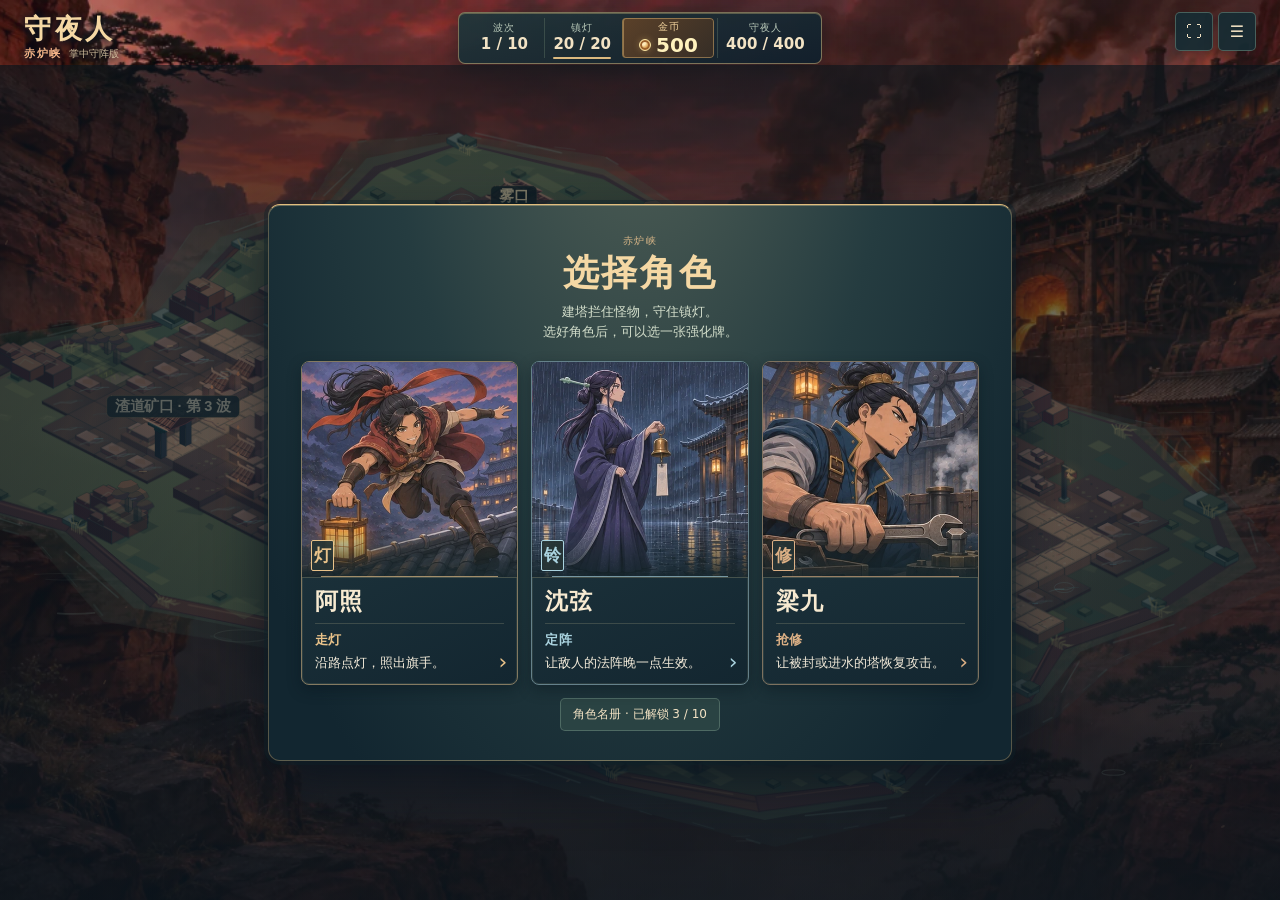
==== commit 5fdc5af0: "优化小屏竖屏战场、预警和旋屏触控" ====
--- a/index.html
+++ b/index.html
@@ -2,9 +2,9 @@
 <html lang="zh-CN">
 <head>
 <meta charset="utf-8"><meta name="viewport" content="width=device-width,initial-scale=1,viewport-fit=cover">
-<meta name="theme-color" content="#142325"><title>守夜人 · 临阵指挥版</title><link rel="icon" href="data:,">
-  <script type="module" crossorigin src="./assets/index-Drv5y2tn.js"></script>
-  <link rel="stylesheet" crossorigin href="./assets/index-D77gNa4v.css">
+<meta name="theme-color" content="#142325"><title>守夜人 · 掌中守阵版</title><link rel="icon" href="data:,">
+  <script type="module" crossorigin src="./assets/index-DqWzDZ3J.js"></script>
+  <link rel="stylesheet" crossorigin href="./assets/index-DsYn9Emi.css">
 </head>
 <body>
 <main>
@@ -15,7 +15,7 @@
       <div id="arena-frame" aria-hidden="true"></div>
     </div>
     <header class="hud">
-      <div class="field-brand"><h1>守夜人</h1><div class="brand-line"><strong id="map-name">青瓦镇</strong><span id="build-version">临阵指挥版</span></div></div>
+      <div class="field-brand"><h1>守夜人</h1><div class="brand-line"><strong id="map-name">青瓦镇</strong><span id="build-version">掌中守阵版</span></div></div>
       <section class="strip" aria-label="战斗状态">
         <div><span class="label">波次</span><strong id="wave">1 / 10</strong></div>
         <div class="lamp-gauge"><span class="label" title="怪物到达出口会损耗镇灯，镇灯熄灭就会失守。">镇灯</span><strong id="life"></strong></div>
@@ -29,8 +29,18 @@
         <button id="menu" type="button" popovertarget="game-menu" aria-label="游戏菜单" title="游戏菜单">☰</button>
       </div>
     </header>
+    <div id="portrait-alerts" aria-label="战场预警" hidden>
+      <div class="portrait-alert-tabs" role="group" aria-label="切换预警详情">
+        <button type="button" data-action="portrait-alert" data-id="boss" aria-controls="boss-intent"><span>首领</span><b></b></button>
+        <button type="button" data-action="portrait-alert" data-id="rift" aria-controls="pressure"><span>阵眼</span><b></b></button>
+        <button type="button" data-action="portrait-alert" data-id="side" aria-controls="field-notices"><span>侧路</span><b></b></button>
+        <button type="button" data-action="portrait-alert" data-id="event" aria-controls="battle-incident field-support"><span>事件</span><b></b></button>
+      </div>
+      <div id="portrait-alert-panels"></div>
+    </div>
     <div class="battle-notice" id="battle-notice">
       <div class="field-notices" id="field-notices">
+        <p id="portrait-route-cue" hidden></p>
         <ul id="entrance-alert" aria-label="新入口及增援预告" hidden></ul>
         <div id="incoming" hidden></div>
         <p id="battle-aid-status" role="status" hidden></p>
--- a/assets/index-DsYn9Emi.css
+++ b/assets/index-DsYn9Emi.css
@@ -0,0 +1 @@
+*{box-sizing:border-box}:root{color-scheme:dark;--ink:#f3e3c4;--muted:#b8c8b8;--deep:#142528;--panel:#192e30;--line:#6176676b;--accent:#edc48a;--jade:#b6d4ad;--rose:#e98f7b;font-family:Microsoft YaHei,PingFang SC,system-ui,sans-serif;background:#142426;color:var(--ink)}body{margin:0;overflow:hidden;overscroll-behavior:none}main{--hud-pad:clamp(10px,2vw,24px);--safe-top:env(safe-area-inset-top,0px);--safe-bottom:env(safe-area-inset-bottom,0px);--safe-left:max(var(--hud-pad),env(safe-area-inset-left,0px));--safe-right:max(var(--hud-pad),env(safe-area-inset-right,0px));--hud-top:calc(var(--safe-top) + 12px);--dock-bottom:calc(var(--safe-bottom) + 12px);--camera-top:calc(var(--safe-top) + 102px);--camera-bottom:calc(var(--safe-bottom) + 109px);position:relative;height:100vh;height:100dvh;overflow:hidden;background:#14262e}h1,h2,h3,p{margin:0}h2{font-size:23px;line-height:1.2}h3{font-size:14px;line-height:1.2}.layout,.field,.canvas-wrap,#board{position:absolute;inset:0}#board{display:block;width:100%;height:100%;touch-action:none;cursor:crosshair}.layout[data-zoom]:not([data-aiming]) #board{cursor:grab}#arena-frame{position:absolute;inset:var(--camera-top) var(--safe-right) var(--camera-bottom) var(--safe-left);pointer-events:none}.hud{position:absolute;inset:var(--hud-top) var(--safe-right) auto var(--safe-left);z-index:3;display:grid;grid-template-columns:1fr auto 1fr;gap:14px;align-items:start;pointer-events:none}.field-brand{justify-self:start;align-self:center;text-shadow:0 2px 8px #080d14}.field-brand h1{font:700 27px/1 SimSun,serif;letter-spacing:.13em;color:#f5d8a4}.brand-line{display:flex;flex-wrap:wrap;align-items:baseline;gap:2px 7px;margin-top:3px}.field-brand{filter:drop-shadow(0 1px 4px #0b1724dd)}#map-name{display:block;color:#d4dbc6;font-size:11px;letter-spacing:.14em}#build-version{color:#cfbd9d;font-size:10px;white-space:nowrap}.strip{display:flex;padding:5px 8px;gap:3px;border:1px solid #c6ad7790;border-radius:7px;background:linear-gradient(165deg,#20363aee,#101f2cf0);box-shadow:0 5px 22px #09141780,inset 0 1px #d1bd7958}.lamp-gauge{position:relative}.lamp-gauge:after{content:"";position:absolute;inset:auto 11% -1px;height:2px;border-radius:2px;background:linear-gradient(90deg,#dbb97f 0 var(--wick,0%),#263c43 var(--wick,0%) 100%)}.lamp-gauge:has([data-low]):after{background:linear-gradient(90deg,#ec8b75 0 var(--wick,0%),#432d39 var(--wick,0%) 100%)}.strip>div{min-width:74px;text-align:center;padding:3px 8px}.strip>div+div{border-left:1px solid #6176676b}.strip strong{display:block;font-size:15px;font-variant-numeric:tabular-nums;white-space:nowrap}.coin{color:#f5cc88}.strip>.wallet{min-width:92px;border-radius:4px;border-left-color:#e3b96d75;background:linear-gradient(135deg,#5b4129,#352d26);box-shadow:inset 0 0 0 1px #f0c47d6d;padding:2px 8px}.wallet .label{color:#f4d59f;letter-spacing:.08em}.wallet-value{display:inline-flex;align-items:center;justify-content:center;gap:5px;color:#ffe1a0;font-variant-numeric:tabular-nums}.wallet-value>i{flex:none;display:block;width:12px;height:12px;border-radius:50%;border:1px solid #ffe8a3;background:radial-gradient(circle at 36% 34%,#ffebb9 0 18%,#d69b4a 52%,#9c5e2d);box-shadow:inset 0 0 0 2px #9b602b,0 0 7px #ffc7724f}.strip .wallet strong{font-size:20px;line-height:1.1;color:#fff2bd;letter-spacing:.01em}.label{display:block;color:var(--muted);font-size:10px;letter-spacing:.12em}.playback{display:flex;justify-self:end;gap:5px;pointer-events:auto}.playback button{min-width:38px;min-height:39px;background:#162c33ec;box-shadow:0 4px 14px #030b104a}#fullscreen,#menu{font-size:16px;line-height:1}.battle-notice{position:absolute;z-index:2;inset:var(--notice-top,calc(var(--hud-top) + 60px)) var(--safe-right) auto var(--safe-left);display:flex;flex-direction:row-reverse;justify-content:space-between;gap:9px;align-items:start;pointer-events:none}.field-notices{display:grid;justify-items:end;gap:5px;max-width:min(560px,60%)}#entrance-alert{list-style:none;display:grid;gap:3px;padding:0;margin:0;color:#ffedbd;text-align:right}#entrance-alert li{display:flex;align-items:center;gap:6px;max-width:100%;width:fit-content;justify-self:end;padding:4px 7px;border:1px solid #dfae7596;border-left:3px solid #ffcf87;border-radius:4px;background:#4c372ced;font:700 11px/1.3 system-ui;box-shadow:0 4px 12px #140e1c70}#entrance-alert li>span,#entrance-alert li>b{flex:none;white-space:nowrap}#entrance-alert li>span{color:#f1bc7b}#entrance-alert li>b{padding:2px 4px;border-radius:3px;background:#ffd697;color:#332018;font-variant-numeric:tabular-nums}#entrance-alert li[data-type=summon]{border-left-color:#f2a1aa;background:#4a303fec;color:#ffdae2}#entrance-alert li[data-type=summon]>span{color:#f3adb5}#entrance-alert li[data-type=summon]>b{color:#371e2c;background:#f7b9c6}#entrance-alert li[data-type=flag]{border-left-color:#a7dcd6;background:#233f47ed;color:#e2f5e9}#entrance-alert li[data-type=flag]>span{color:#a5d8cc}#entrance-alert li[data-type=flag]>b{background:#c2e8dc;color:#213738}#incoming{display:flex;align-items:center;gap:5px 10px;max-width:100%;padding:6px 9px;border:1px solid var(--line);border-radius:6px;background:#172c33e8;color:#e8ddc8;font-size:11px;text-shadow:0 1px 2px #0e1c22}#incoming>strong{white-space:nowrap;color:#f0ce93}#incoming.imminent{background:linear-gradient(90deg,#59432e,#303735)}:is(#battle-incident,#field-support){position:absolute;z-index:3;right:var(--safe-right);bottom:calc(var(--dock-bottom) + 60px);width:min(340px,calc(100% - var(--safe-left) - var(--safe-right)));pointer-events:auto;padding:8px 10px;border:1px solid #dbc49960;border-left:3px solid var(--incident-tint);border-radius:5px;background:linear-gradient(135deg,#292a34fa,#172c33fa);box-shadow:0 5px 18px #060e16aa;color:#fff3d9}#side-events{display:contents}#field-support{--incident-tint:var(--support-tint,#eac697);border-left-color:var(--incident-tint)}#field-support .incident-heading{grid-template-columns:1fr auto;margin-bottom:6px}#support-clock{font:700 12px system-ui;font-variant-numeric:tabular-nums}#field-support[data-urgent] #support-clock{color:#ffc6a5}#support-choices [data-id=field]:not(:disabled){background:#334842;border-color:#e2b982a6}.incident-heading{display:grid;grid-template-columns:auto 1fr auto;align-items:center;gap:7px;font-size:14px;color:var(--incident-tint)}#incident-icon{display:grid;place-items:center;width:24px;height:24px;border:1px solid currentColor;border-radius:4px;font:700 15px SimSun,serif;background:#0f1e2a}#battle-incident[data-state=urgent]{box-shadow:0 0 18px color-mix(in srgb,var(--incident-tint) 32%,transparent),0 5px 18px #060e16aa}#battle-incident[data-state=yield] #incident-clock{color:#f6e0c2}#battle-incident:is([data-state=resolved],[data-state=missed]){background:linear-gradient(135deg,#243b38,#132731);box-shadow:0 5px 18px #060e16aa,0 0 16px #a2e6b830}#battle-incident[data-state=missed]{background:linear-gradient(135deg,#4a312e,#20252b);box-shadow:0 5px 18px #060e16aa,0 0 14px #f5a98832}#battle-incident:is([data-state=resolved],[data-state=missed]) #incident-note{margin:6px 0 2px}@media(prefers-reduced-motion:no-preference){:is(#battle-incident,#field-support):not([hidden]){animation:incident-enter .22s ease-out}}@keyframes incident-enter{0%{opacity:0;transform:translateY(6px)}to{opacity:1;transform:none}}#incident-clock{padding:3px 5px;border-radius:3px;background:#0a2026;font:700 12px system-ui;font-variant-numeric:tabular-nums;white-space:nowrap}#incident-timer{display:block;width:100%;height:3px;appearance:none;border:0;background:#485256;margin:5px 0}#incident-timer::-webkit-progress-bar{background:#485256}#incident-timer::-webkit-progress-value{background:var(--incident-tint)}#incident-timer::-moz-progress-bar{background:var(--incident-tint)}#incident-note{font-size:11px;line-height:1.36;margin-bottom:6px}.incident-actions{display:grid;grid-template-columns:repeat(var(--incident-choices,2),minmax(0,1fr));gap:5px}.incident-actions button{min-width:0;padding:5px 6px;min-height:40px;text-align:left;font-size:11px;border-color:#cfb78595;background:#253e44;color:#ffedc8}.incident-actions strong,.incident-actions small{display:block;line-height:1.26}.incident-actions small{margin-top:3px;color:#cee0da;font-size:10px}.incident-actions button:disabled{opacity:.6}@media(pointer:coarse){.incident-actions button{min-height:43px}}#map-prompt,#chime{position:absolute;pointer-events:none;z-index:4}#life[data-low]{color:#ff9d85}.arrival-lanes{display:flex;gap:4px 12px;flex-wrap:wrap}.arrival-lane{display:inline-flex;gap:5px;align-items:baseline;flex-wrap:wrap}.arrival-lanes b{color:var(--lane-tint,#b8d3ae);background:#18333eaa;padding:1px 4px;border-radius:3px}.layout[data-map=river] #map-name{color:#aee0de}.layout[data-map=shrine] #map-name{color:#f0bb9b}.layout[data-map=frost] #map-name{color:#c0e6f8}.layout[data-map=forge] #map-name{color:#f4b588}.threat-stack{display:grid;gap:5px;width:min(330px,100%);min-width:0;justify-items:start}#boss-intent{--boss-tint:#ecab97;pointer-events:none;width:min(278px,100%);padding:7px 9px;border:1px solid #b58d7988;border-left:3px solid var(--boss-tint);border-radius:5px;background:linear-gradient(118deg,#30242aef,#202831ef);box-shadow:0 5px 15px #0a10196e;color:#fff2d7}.boss-heading{display:flex;justify-content:space-between;gap:4px;align-items:center;font-size:12px}#boss-hp{font-size:10px;color:#edd4c4;font-variant-numeric:tabular-nums}#boss-meter,#boss-timer{display:block;appearance:none;width:100%;height:4px;margin:4px 0 5px;border:0;border-radius:5px;overflow:hidden;background:#57404b}#boss-timer{height:3px;margin:3px 0 4px;background:#2e2734}#boss-timer::-webkit-progress-bar{background:#2e2734}#boss-timer::-webkit-progress-value{background:var(--boss-tint)}#boss-timer::-moz-progress-bar{background:var(--boss-tint)}.boss-health-track{position:relative}#boss-gates{position:absolute;inset:0;pointer-events:none}#boss-gates i{position:absolute;top:0;height:4px;width:2px;background:#f4dfb9d1;box-shadow:0 0 3px #201627}#boss-meter::-webkit-progress-bar{background:#57404b}#boss-meter::-webkit-progress-value{background:linear-gradient(90deg,#b47678,var(--boss-tint))}#boss-meter::-moz-progress-bar{background:var(--boss-tint)}#boss-cast{display:block;color:var(--boss-tint);font-size:11px}#boss-counter{font-size:11px;color:#f0dfca;line-height:1.38}#boss-distance{color:#ffbc9e;font-size:11px;font-weight:700}#boss-focus{color:#ffdba4;font-size:11px}#boss-cast:empty,#boss-counter:empty,#boss-distance:empty,#boss-focus:empty{display:none}#boss-intent[data-near-exit]{border-left-color:#ffb184}#boss-action{pointer-events:auto;width:100%;min-height:34px;margin-top:5px;padding:4px;border-color:#a883a6;background:#513c54;color:#fff2dc;font-size:11px}#boss-action:hover,#boss-action:focus-visible{border-color:#edc7ed;background:#68476b}#boss-intent[data-state=casting]{box-shadow:0 0 19px #ec8d9057}#map-brief{border-left:2px solid #638f7b;padding:5px 6px;background:#5076601f;color:#304b42;font-size:11px}#map-mechanic{display:grid;grid-template-columns:auto minmax(0,1fr) auto;gap:6px;align-items:center;padding:6px 9px;border-block:1px solid #d5a77860;background:#47372e;color:#f4ddae;font-size:11px}#map-mechanic[data-map=river]{background:#203e48;color:#bae6ef}#map-mechanic[data-map=shrine]{background:#343249;color:#d8caf6}#map-mechanic strong{font-size:12px;white-space:nowrap}.battle-dock{position:absolute;z-index:3;inset:auto var(--safe-right) var(--dock-bottom) var(--safe-left);display:grid;grid-template-columns:minmax(0,1fr) auto minmax(0,1fr);align-items:end;gap:9px;pointer-events:none}.dock-primary,.dock-actions{display:flex;justify-content:center;align-items:end;gap:6px}.dock-primary{grid-area:1/2;position:relative}.guide-tip{display:flex;align-items:center;justify-content:space-between;gap:8px;padding:3px 6px 3px 9px;background:#162e34f7;color:#ffe3a9;border:1px solid #d4b37c;border-radius:6px;box-shadow:0 5px 16px #071721ad;font-size:12px;line-height:1.35}.guide-tip p{margin:0}.guide-tip button,.draw-actions .guide-skip{min-height:36px;padding:3px 6px;white-space:nowrap}.guide-skip{font-size:11px;background:#263c3d;color:#dfe7d6}#build-guide{position:absolute;z-index:4;left:clamp(91px,var(--guide-x),calc(100% - 91px));transform:translate(-50%,calc(-100% - 10px))}#build-guide:after{content:"";position:absolute;top:100%;left:calc(50% + var(--guide-x) - clamp(91px,var(--guide-x),calc(100vw - 91px)));border:7px solid transparent;border-bottom:0;border-top-color:#d4b37c;transform:translate(-50%);pointer-events:none}#build-guide [data-action=guide-pad]{color:#283131;background:#f4d399;font-weight:700}#fixture-cue{position:absolute;z-index:4;left:clamp(96px,var(--cue-x),calc(100% - 96px));transform:translate(-50%,calc(-100% - 9px));max-width:190px;min-height:34px;padding:4px 10px;white-space:nowrap;color:#302a21;background:#f3d69c;border-color:#fff0c6;box-shadow:0 3px #785f45,0 5px 14px #101c28be;font-weight:760;font-size:12px}#fixture-cue:is([data-anchor=sluice],[data-anchor=pump]){color:#143638;background:#a8ddce;border-color:#e1ffe8}#fixture-cue:after{content:"";position:absolute;top:100%;left:calc(50% + var(--cue-x) - clamp(96px,var(--cue-x),calc(100vw - 96px)));border:7px solid transparent;border-bottom:0;border-top-color:inherit;transform:translate(-50%);pointer-events:none}@media(pointer:coarse){#fixture-cue{min-height:43px}}#skill-guide{position:absolute;inset:auto 0 calc(100% + 7px);pointer-events:auto}#skill-guide .guide-skip{width:auto;flex:none}.tower-guide{box-shadow:none}[data-guide-target]{outline:2px solid #ffd891;outline-offset:2px}#draw-choices[data-guide-target]{outline-offset:5px;border-radius:6px}@media(pointer:coarse){.guide-tip button{min-height:42px}}@media(max-width:760px){#skill-guide{position:static;width:100%}}.dock-actions{grid-area:1/3;justify-self:end}.dock-primary button,.dock-actions button{pointer-events:auto}#quick-order,#starter button{min-height:49px;padding:7px 15px;font-weight:750;white-space:nowrap;background:linear-gradient(#efd39d,#d9b276);color:#33271b;border-color:#ecd4a4;box-shadow:0 3px #775638,0 5px 14px #071421a6}#quick-order.primary:hover:not(:disabled){background:#f5d49e;border-color:#ffebc2}#quick-order[data-urgent]{background:#ffbc89;color:#481f17;border-color:#ffe0b3;box-shadow:0 4px #a75c38,0 9px 22px #030e19bc}#starter:empty,#preparations:empty{display:none}#starter button{background:#244442;color:#f2ddad;border-color:#9aaf91;box-shadow:0 4px #132a2d,0 9px 22px #030e19bc}#starter small{font-size:10px}#side-prep{display:grid;grid-template-columns:repeat(2,minmax(0,1fr));gap:5px;width:min(308px,calc(100vw - 20px))}#side-prep button{white-space:normal;text-align:left;min-height:52px;padding:5px 8px;background:#172f36ed;border-color:#53736f}#side-prep button[aria-pressed=true]{background:#294944;border-color:#e1c689}#side-prep strong,#side-prep small{display:block}#side-prep small{line-height:1.3;color:#d2ddcc;margin-top:2px}.layout[data-phase=planning]:has(#side-prep) #quick-order{width:100%}#battle-plan-choices{display:grid;grid-template-columns:repeat(2,minmax(0,1fr));gap:6px;margin:0 0 7px;width:min(320px,calc(100vw - 20px));text-align:left}#battle-plan-choices:empty{display:none}#defense-pick{width:min(432px,calc(100vw - 18px));padding:7px;margin-bottom:5px;color:#f4deae;background:#172f36ef;border:1px solid #8b896a;border-radius:6px;font-size:12px}#defense-pick-copy span{margin-left:4px;color:#bed1c5;font-size:10px}.defense-when{color:#d4e0d4;font-size:11px;margin:3px 0 6px}.defense-options{display:grid;grid-template-columns:repeat(2,minmax(0,1fr));gap:5px}.defense-options button{min-height:52px;min-width:0;padding:4px 6px;white-space:normal;text-align:left;background:#26423f;border-color:#879781}.defense-options strong,.defense-options small{display:block;line-height:1.32}.defense-options small{color:#d8e4d4;font-size:10px;margin-top:2px}#command-bar:has(#defense-pick:not([hidden])) #quick-order{width:100%}.defense-options button[aria-pressed=true]{background:#385754;border-color:#ffe0a1;box-shadow:inset 0 0 0 1px #ffe0a17a}.defense-actions{display:flex;align-items:center;flex-wrap:wrap;gap:5px;margin-top:5px}.defense-actions button{flex:1 0 auto;min-height:33px;padding:3px 7px;font-size:11px;white-space:nowrap}.defense-actions button[data-action=defense]{color:#13262a;background:#edd399;border-color:#eddaa9}.defense-actions button[data-action=defense-pad],#defense-pick>button[data-action=defense-pad]{color:var(--route-ink);border-color:var(--route-ink);min-height:33px;margin:3px 3px 0 0}@media(max-width:760px){.dock-primary #defense-pick button[data-action=defense-pad],.dock-primary #defense-pick .defense-actions button{width:auto;min-height:42px}}#lane-brief,#opening-preview{margin:0 0 5px;padding:3px 7px;color:#e4edca;background:#163338e6;border-left:2px solid #a0d1bd;border-radius:3px;font-size:11px;line-height:1.4}#lane-brief{display:block;width:100%;min-height:34px;text-align:left;font-weight:600;border-top-color:#426362;border-right-color:#426362;border-bottom-color:#426362}#lane-brief:disabled{opacity:.8}#battle-aid-status{margin:2px 0 0;padding:4px 8px;border:1px solid #8cc1a5a3;border-radius:4px;background:#132e32f2;color:#dbf2d8;font-size:11px;font-weight:700;justify-self:end}#battle-plan-choices button{padding:6px 9px;min-height:47px;white-space:normal;text-align:left;color:#f1e7cf;background:#172f36ed;border-color:#53736f}#battle-plan-choices button[aria-pressed=true]{background:#274843;border-color:#d4c28c;box-shadow:inset 0 0 0 1px #bfb17b45}#battle-plan-choices button:disabled{opacity:.55}#battle-plan-choices strong,#battle-plan-choices small{display:block}#battle-plan-choices small{font-size:10px;line-height:1.28;margin-top:2px;color:#d2ddcc}.layout[data-phase=planning] #command-bar:has(#battle-plan-choices:not(:empty)) #quick-order{width:100%}.dock-actions button{min-height:42px;min-width:53px;background:#152c32ec}#brief-toggle[data-threat]{border-color:#f1b580;color:#ffe2ad;box-shadow:0 0 13px #ad724f9c}#cancel-aim{background:#523b30;border-color:#d6a475}.tower-head h3{flex:1}.tower-head [data-action=tower-more]{font-size:11px}.layout[data-aiming] #castle{display:none}#map-mechanic span{line-height:1.35}#map-mechanic button{min-height:33px}#boss-intent[data-state=ward] #boss-meter::-webkit-progress-value{background:linear-gradient(90deg,#648683,#b3dcca)}#opening-buff{padding:5px 7px;background:#bb955c23;border-left:2px solid #a18552;color:#f5dba4;font-size:11px}#fixtures{display:grid;grid-template-columns:auto repeat(3,minmax(0,1fr));gap:4px;padding:5px 7px;border-bottom:1px solid var(--line)}#fixtures:empty,#patrol-options:empty{display:none}.pressure{width:100%;padding:7px 8px;border:1px solid #a78668;border-left:3px solid #e6b88d;border-radius:5px;background:#233436f7;box-shadow:0 4px 12px #111b24ab}.pressure[data-state=active]{background:#413741f7}.pressure[data-state=drain]{background:#512e32fb;border-color:#bf786c;border-left-color:#ffaf88}.pressure-copy{display:grid;grid-template-columns:1fr auto;gap:2px 8px;align-items:center}.pressure strong{font-size:13px;color:#ffe0a8}#pressure-clock{color:#ffdab1;font-size:12px;font-variant-numeric:tabular-nums;font-weight:700}.pressure small,.pressure-meter{grid-column:1/-1}.pressure small,.rift-plan-note{font-size:11px;line-height:1.32}.pressure small{color:#fff0d2}.rift-plan-note{padding:6px 9px;color:#f5d7ba;background:#284143}.pressure-actions{display:flex;gap:5px;margin-top:5px;pointer-events:auto}.pressure-actions button{flex:1;padding:3px 5px;min-height:32px;font-size:11px}.pressure-actions button:not(:disabled){border-color:#b89b70;background:#3d4842;color:#fff4d6}.pressure-meter{height:3px;margin-top:4px;background:#382d33;border-radius:3px;overflow:hidden}.pressure-meter i{display:block;width:var(--rift-hp);height:100%;background:#e5ab7b}.report-rifts{display:block;color:var(--jade);font-size:10px}.fixture-count{display:grid;place-content:center;padding:0 6px;color:var(--muted);font-size:11px;text-align:center}.fixture-count b{color:var(--accent);font-size:15px}#fixtures button{display:grid;align-content:center;gap:1px;min-height:41px;padding:3px 2px}#fixtures button small{color:#bed3c1;font-size:10px}.objective-choices{display:grid;grid-auto-columns:minmax(0,1fr);grid-auto-flow:column;gap:4px;margin-top:5px}.objective-choices button{font-size:11px;padding:4px 2px}.objective-choices button:hover,.objective-choices button[aria-pressed=true]{background:#425648;color:#fff2cf;border-color:#425648}#map-prompt{bottom:var(--camera-bottom);left:50%;transform:translate(-50%);width:max-content;max-width:90%;background:#172c33ef;padding:5px 10px;border:1px solid #9c85596e;border-radius:6px;color:#ffdea1;font-size:12px;text-align:center}#map-prompt[data-opening]{background:#162b34ee;color:#ffdfa6;border-color:#ccb18580;box-shadow:0 4px 18px #0d1825ba}#chime{top:25%;left:50%;transform:translate(-50%);padding:7px 15px;color:#f7ddaf;font:700 clamp(17px,3vw,29px) SimSun,serif;text-shadow:0 2px 8px #12272b;background:#192b31c9;border:1px solid #c9ae6999;white-space:nowrap}#phase-overlay{position:absolute;z-index:4;inset:calc(var(--hud-top) + 53px) 0 0;display:grid;place-items:center;padding:15px;background:radial-gradient(ellipse at 50% 52%,#101c22b3,#0c18225c 74%,transparent)}.phase-card{width:min(595px,100%);max-height:100%;overflow:auto;padding:clamp(16px,4vw,30px);border:1px solid #d1ac735d;border-top-color:#e1bd7e;border-radius:9px;background:linear-gradient(146deg,#1d363bfa,#112431fa);color:#f6e4bf;box-shadow:0 1px #daca9740 inset,0 16px 70px #081115bf;text-align:center}.phase-card .label{color:#d5b486;margin-bottom:6px}.phase-card h2{color:#f5d8a4;font:700 clamp(24px,4vw,36px)/1.1 SimSun,serif;letter-spacing:.07em}#phase-copy{max-width:29em;margin:9px auto 16px;font-size:13px;line-height:1.55;color:#d3decb}[data-phase=squad] #phase-copy{white-space:pre-line}#decisions{display:grid;gap:8px}[data-phase=squad] #phase-overlay{background:radial-gradient(ellipse at 50% 54%,#101c2245,#08131aaf),linear-gradient(0deg,#07182163,transparent 60%)}[data-phase=squad] .phase-card{width:min(744px,100%);padding:clamp(14px,3.5vw,29px);border-radius:12px;background:radial-gradient(ellipse at 50% -35%,#566459,#253c40 49%,#122630 89%);box-shadow:0 0 0 4px #0d212967,0 20px 58px #07121ccd,inset 0 1px #efd79c5e}.squad-choices{display:grid;grid-template-columns:repeat(3,minmax(0,1fr));gap:clamp(7px,1.4vw,13px);padding:3px}.squad-choice,.draw-shell{--squad-ink:#dfbe88}.squad-choice[data-id=archers],#opening-draw[data-squad=archers] .draw-shell{--squad-ink:#b3dbe0}.squad-choice[data-id=runes],#opening-draw[data-squad=runes] .draw-shell{--squad-ink:#bee2a6}.squad-choice[data-id=mixed],#opening-draw[data-squad=mixed] .draw-shell{--squad-ink:#f6c18b}.squad-choice{display:grid;grid-template-rows:auto 1fr;position:relative;overflow:hidden;text-align:left;padding:0;border:1px solid color-mix(in srgb,var(--squad-ink) 48%,#26363c);border-radius:8px;background:linear-gradient(156deg,#233b43,#132630);color:#f7ead1;box-shadow:inset 0 0 0 1px #c9cc951e,0 5px 14px #07141b67;transition:transform .24s cubic-bezier(.2,.75,.24,1),border-color .24s,box-shadow .24s}.squad-choice:is(:hover,:focus-visible){transform:translateY(-3px);background:linear-gradient(156deg,#304c50,#172d38);border-color:var(--squad-ink);box-shadow:0 8px 18px #0a161e9a,0 0 15px color-mix(in srgb,var(--squad-ink) 30%,transparent)}.squad-choice:active:not(:disabled){transform:translateY(0) scale(.985)}.squad-art{display:block;position:relative;overflow:hidden;aspect-ratio:2.14;border-bottom:1px solid #d9cd913d}.squad-art img{display:block;width:100%;height:100%;object-fit:cover;object-position:50% 56%;transition:transform .4s cubic-bezier(.2,.75,.24,1)}.squad-choice:is(:hover,:focus-visible) img{transform:scale(1.07)}.squad-art b{position:absolute;bottom:6px;left:9px;display:grid;place-items:center;width:28px;height:29px;border-radius:4px;color:var(--squad-ink);border:1px solid currentColor;background:#142731e8;font:700 17px SimSun,serif}.squad-info{display:grid;gap:5px;align-content:start;padding:10px 13px 12px}.squad-info strong{font:700 clamp(17px,2.6vw,23px)/1.2 SimSun,serif;letter-spacing:.04em}.squad-role{font-size:11px;color:var(--squad-ink)}.squad-perks{display:grid;gap:3px;margin-top:3px;padding-top:7px;border-top:1px solid #e0d5a62e;color:#e7e7d6;font-size:12px}.squad-arrow{position:absolute;bottom:11px;right:10px;color:var(--squad-ink);font:22px/1 system-ui}.keeper-art{aspect-ratio:.94;background:#172b36}.keeper-art:after{content:"";position:absolute;inset:0;background:linear-gradient(0deg,#142834ee,transparent 31%);pointer-events:none}.keeper-art b{z-index:1}.keeper-slice{display:block;position:absolute;inset:0 0 auto;width:100%;aspect-ratio:1;overflow:hidden;transition:transform .36s ease-out;transform-origin:50% 30%}.keeper-atlas{position:absolute;left:calc(var(--col)*-100%);top:calc(var(--row)*-100%);width:500%;height:200%;background:var(--keepers-ink) 0 0/100% 100% no-repeat}.keeper-card .keeper-art b{width:23px;height:31px;border-radius:2px;background:#263435ed}.keeper-plans{margin:8px 0;padding:8px 9px;border:1px solid #8d92744c;background:#162a31}.keeper-plans summary{color:#e3cda0;font-size:13px;cursor:pointer}.keeper-plans p{margin:6px 0;font-size:12px}.keeper-plans .objective-choices{display:grid;grid-template-columns:1fr 1fr;gap:5px}.keeper-plans button{display:grid;text-align:left;white-space:normal;gap:3px}.keeper-plans small{font-size:11px;line-height:1.35}.keeper-atlas[data-portrait=action]{background-image:var(--keepers-action)}#keeper-angle{display:block;margin:1px 0 13px;padding:5px 10px;border-radius:3px;color:#f6e3b8}#forecast [data-threat=air]{color:#b9def6;border-color:#7bb1d184}#forecast [data-threat=armor]{color:#efd1a2;border-color:#c69f6e84}#forecast [data-threat=boss]{color:#f2b1ba;border-color:#d38c9d84}.tower-neighbor{font-size:11px;margin:4px 0 9px;color:#c5d5c4}button.keeper-card:is(:hover,:focus-visible) .keeper-slice{transform:translateY(-1.2%) scale(1.055)}.keeper-art:before{content:"";position:absolute;inset:auto 9% 0;height:1px;z-index:2;background:var(--squad-ink);opacity:.65;box-shadow:none}.keeper-card .keeper-art:after{background:linear-gradient(0deg,#14252be1,transparent 24%)}@media(prefers-reduced-motion:no-preference){.squad-choices .keeper-card{animation:keeper-enter .38s ease-out both}.squad-choices .keeper-card:nth-child(2){animation-delay:.07s}.squad-choices .keeper-card:nth-child(3){animation-delay:.13s}}@keyframes keeper-enter{0%{opacity:.22;translate:0 8px}to{opacity:1;translate:0 0}}.keeper-card .keeper-build{display:block;padding:5px 6px;margin-top:3px;border-left:2px solid color-mix(in srgb,var(--squad-ink),transparent 44%);background:#12242e8c;color:#dce7e2;font-size:11px}.keeper-quick{display:grid;gap:3px;font-size:13px;color:#f3ebda}.keeper-quick em{letter-spacing:.025em}.squad-choices .squad-perks{padding-top:6px}.keeper-card .squad-perks{line-height:1.5;padding-right:5px}.keeper-card .squad-perks em{color:var(--squad-ink);font-weight:700;font-style:normal}.keeper-ledger{justify-self:center;padding:6px 12px;margin-top:2px;font-size:12px}.keeper-unlock{border:1px solid #c5a97488;border-radius:5px;color:#ffe1a2;padding:7px;margin-bottom:9px}#keeper-roster{position:relative;width:min(1020px,calc(100% - 24px));max-width:none;max-height:calc(100dvh - 24px);margin:auto;overflow:auto;padding:20px;border:1px solid #b89863;border-radius:12px;background:#172e38;color:#f4e3c2;box-shadow:0 20px 72px #061319b0}#keeper-roster::backdrop{background:#08131ac7}#keeper-roster form{position:absolute;right:12px;top:12px}#keeper-progress{margin:6px 0 13px;color:#d8c4a1;font-size:13px}#keeper-list{display:grid;gap:9px;grid-template-columns:repeat(5,minmax(0,1fr))}#keeper-list .squad-choice{min-width:0;grid-template:auto 1fr / 1fr}#keeper-list .keeper-art{height:auto;aspect-ratio:1.18}#keeper-list .keeper-art:has([data-portrait=action]),.squad-choices .keeper-art:has([data-portrait=action]){aspect-ratio:1}@media(max-width:620px)and (max-height:690px){.squad-choices .keeper-art:has([data-portrait=action]){aspect-ratio:1.58}}#keeper-list .keeper-card[data-locked] .keeper-slice{filter:saturate(.78) brightness(.85)}@media(max-width:820px){#keeper-list{grid-template-columns:repeat(3,minmax(0,1fr))}}@media(max-width:560px){#keeper-list{grid-template-columns:repeat(2,minmax(0,1fr))}}.river-council{display:grid;gap:6px;margin:4px 0;color:#efd4a1}.river-council>div{display:grid;gap:5px;grid-template-columns:1fr 1fr}.river-council .choice{padding:8px;text-align:left;border-color:#bea17078}.river-council small{display:block;font-size:11px;line-height:1.4}#defense-board{margin:8px 0;border:1px solid #a98e5b72;border-radius:6px;padding:6px 8px;background:#332e2461}#watch-steps{display:grid;grid-template-columns:repeat(5,1fr);gap:4px;margin-bottom:8px}#watch-steps span{border-bottom:2px solid #415963;text-align:center;color:#acc1bc;font-size:11px;padding:3px}#watch-steps [data-done]{border-color:#80aa91;color:#c2ddbd}#watch-steps [aria-current=step]{border-color:#ebbb80;color:#ffe4b4}@media(max-width:550px){[data-phase=squad] #phase-overlay{padding:9px}.squad-choices{grid-template-columns:1fr}.squad-choice{grid-template:1fr / minmax(72px,29%) minmax(0,1fr);min-height:82px}.squad-art{height:100%;aspect-ratio:auto;border:0;border-right:1px solid #d9cd913d}.keeper-art{min-height:92px}.squad-choices .keeper-art:has([data-portrait=action]){width:100%;aspect-ratio:auto;container-type:size}.squad-choices .keeper-slice{inset:50% auto auto 50%;width:max(100cqw,100cqh);translate:-50% -50%}.squad-art img{position:absolute;inset:0}.squad-art b{width:22px;height:23px;left:5px;bottom:5px;font-size:14px}.squad-info{padding:7px 19px 8px 10px;gap:2px}.squad-perks{padding-top:4px;font-size:11px;gap:0}.squad-arrow{bottom:50%;right:7px;transform:translateY(50%)}}@media(max-width:550px)and (max-height:690px){.squad-choices .squad-info{padding-block:5px;gap:1px}.squad-choices .squad-perks{margin-top:1px;padding-top:3px}.squad-choices .keeper-quick{gap:0}}@media(max-height:490px)and (orientation:landscape)and (min-width:551px){[data-phase=squad] #phase-overlay{padding:8px}[data-phase=squad] .phase-card{padding:10px 15px}[data-phase=squad] #phase-copy{margin:5px 0 6px}.squad-art{aspect-ratio:3.16}.keeper-art{aspect-ratio:2.3}.squad-info{padding-block:7px 9px}}@media(prefers-reduced-motion:reduce){.squad-choice,.squad-art img{transition:none}.squad-choice:is(:hover,:focus-visible),.squad-choice:is(:hover,:focus-visible) img{transform:none}.keeper-slice{transition:none}button.keeper-card:is(:hover,:focus-visible) .keeper-slice{transform:none}}.event-layout{display:grid;grid-template-columns:minmax(92px,.72fr) minmax(0,1fr);gap:10px}.event-layout img{width:100%;height:100%;max-height:145px;min-height:0;object-fit:cover;border:1px solid #d1ac735d;border-radius:5px}.event-layout>div{display:grid;gap:6px}.event-layout .choice{min-height:48px;padding:7px 11px;text-align:left}.event-layout .choice small{display:block;margin-top:4px}.drawer{position:fixed;inset:auto var(--safe-right) calc(var(--dock-bottom) + 61px) auto;margin:0;max-height:68dvh;width:min(411px,calc(100% - var(--safe-left) - var(--safe-right)));overflow:auto;overscroll-behavior:contain;padding:0 12px 12px;border:1px solid #c7ac768f;border-radius:8px;background:#152c33f7;color:var(--ink);box-shadow:0 13px 50px #07121bc4}#game-menu{inset:calc(var(--hud-top) + 49px) var(--safe-right) auto auto;width:min(260px,calc(100% - var(--safe-left) - var(--safe-right)))}.drawer-heading,.drawer-actions,.situation-meta{display:flex;align-items:center;gap:6px}.drawer-heading{position:sticky;z-index:1;top:0;margin:0 -12px 3px;padding:7px 12px;justify-content:space-between;background:#193239;border-bottom:1px solid var(--line)}.drawer-heading h2{font:700 21px SimSun,serif;color:#f5d6a1}.drawer-close{font-size:20px;min-width:37px;padding:0}.drawer-actions{margin-block:8px}.drawer-actions button,.menu-actions button{min-height:42px}.menu-actions{display:grid;gap:5px;margin-top:9px}.situation-meta{flex-wrap:wrap;margin:8px 0;color:#c4d4c1;font-size:11px}.situation-meta strong{color:#f3d3a2}.situation-meta span+span{margin-left:auto}.war-plan{display:grid;gap:6px;font-size:12px;color:#d7e2cf}#map-brief{color:#c8d7be}#forecast{display:flex;flex-wrap:wrap;gap:4px}#forecast:empty{display:none}#forecast span{font-size:11px;padding:2px 5px;border-radius:3px;background:#a68c6450;color:#f2dfbb}#patrol{padding:5px 7px;color:#d6ebcf;background:#abc09322;border-left:2px solid #7b956d;font-size:11px}#wave-progress{height:4px;margin:6px 0 10px;background:#475348;border-radius:4px;overflow:hidden}#wave-progress i{display:block;width:var(--fill);height:100%;background:#d5b985}#preparations{display:flex;gap:6px;flex-wrap:wrap}.advisor-details{margin-top:9px}.advisor-details summary{cursor:pointer;color:#c6d3bb;font-size:12px;padding:5px 0}#castle,#advisor{display:grid;gap:5px}#decisions:empty,#castle:empty,#advisor:empty{display:none}button{font:inherit;font-size:12px;min-height:33px;padding:5px 8px;cursor:pointer;color:var(--ink);background:#2a4343;border:1px solid #658075a1;border-radius:5px;transition:background .15s,border-color .15s,transform .12s}button:hover:not(:disabled),button[aria-pressed=true]{background:#41574a;border-color:#e9c890;color:#ffedce}button:active:not(:disabled){transform:translateY(1px)}button:disabled{opacity:.56;cursor:default}button.primary{font-size:14px;font-weight:850;min-height:39px;color:#2b2926;background:#ecc488;border-color:#eccc97}button.primary:hover:not(:disabled){background:#f4d6a1}button.choice{text-align:left;padding:6px 8px;min-height:42px;display:grid;gap:3px}.choice strong{color:#fae6c0;font-size:13px}.choice small{color:#becdbd;font-size:11px;line-height:1.25}.choice[data-rarity=rare]{border-color:#97c8ab}.choice[data-rarity=gold]{border-color:#e2ba7e;background:#52493a}.choice[data-rarity=gold] strong{color:#ffe0a1}.choices{display:grid;grid-template-columns:repeat(3,minmax(0,1fr));gap:4px}.choices .choice{padding:5px}.plans{display:grid;gap:4px}#advisor h3,#castle h3{margin:0 0 2px;color:#e0ccab}#advisor p{font-size:11px;color:var(--muted)}#radio{grid-area:1/1;max-width:300px;color:#f2dfbb;font-size:11px;line-height:1.35;text-shadow:0 1px 5px #080e15,0 1px 2px #0a0f16;align-self:center}#radio[data-priority]{justify-self:start;padding:4px 7px;border:1px solid #f2cb86;border-radius:4px;background:#1c3036;color:#ffe3a8;font-weight:700}:is(#boss-intent,#pressure,#battle-incident,#entrance-alert)[data-first]{outline:1px solid #ebc783}button[data-first]:not(:disabled){outline:2px solid #ffdb93;outline-offset:-3px}#castle{position:absolute;bottom:var(--camera-bottom);left:var(--safe-left);z-index:4;width:min(350px,calc(100% - var(--safe-left) - var(--safe-right)));max-height:min(55dvh,420px);overflow:auto;overscroll-behavior:contain;box-shadow:0 8px 24px #0a1416d9;padding:9px;border:1px solid #a18b5f69;border-radius:7px;background:linear-gradient(138deg,#263d40,#19292f)}.tower-head{position:sticky;z-index:1;top:0;display:flex;justify-content:space-between;align-items:center;gap:8px;margin:-9px -9px 4px;padding:7px 9px 5px;background:#263a3c;border-bottom:1px solid #a18b5f55}.tower-head button{min-width:32px;min-height:30px;padding:0;font-size:19px;line-height:1}.towers-grid,.tower-specs{display:grid;grid-template-columns:repeat(2,minmax(0,1fr));gap:6px}.towerbutton{display:grid;grid-template-rows:41px auto 1fr;align-content:start;gap:4px;text-align:left;min-height:80px;padding:4px 6px 6px;border-color:color-mix(in srgb,var(--tower-tint) 49%,#344e51);background:linear-gradient(145deg,#263c40,#193039)}.tower-picture{position:relative;display:block;overflow:hidden;border-radius:3px;background:#1b3037}.tower-fit{display:inline-block;margin-right:4px;color:#f0d19b;font-style:normal;font-weight:700}.tower-picture img{display:block;height:100%;width:100%;object-fit:cover;object-position:50% 49%;pointer-events:none}.tower-picture i{position:absolute;left:3px;bottom:3px;line-height:1.35;padding:0 4px;font-style:normal;color:var(--tower-tint);border:1px solid currentColor;border-radius:3px;background:#13262ee9}.tower-purpose{color:#d2dacf;font-size:10px;line-height:1.3}.tower-price{color:#edc885;white-space:nowrap;font-variant-numeric:tabular-nums}.tower-card{display:grid;gap:7px;font-size:12px}.tower-links{display:flex;flex-wrap:wrap;gap:5px}.tower-links span{padding:2px 6px;color:#deddb1;background:#58664b52;border:1px solid #88956950;border-radius:3px;font-size:10px}.tower-specs .choice,.specialty{border-left:2px solid var(--tower-tint);background:#364a44}.tower-specs .choice strong,.tower-card .specialty strong{color:var(--tower-tint)}.specialty,.tower-card .specialty{padding:5px 7px;color:#e4dcc6}.tower-card .tower-upgrade{color:#342f21;background:#e9c693;border-color:#e7c486}.tower-card p{color:var(--muted);line-height:1.35}.tower-relay{display:grid;gap:3px;padding:5px 7px;border-left:2px solid var(--tower-tint);background:#172e3a}.tower-relay strong{color:var(--tower-tint)}.tower-relay small{font-size:10px;color:#e6d5ad}.tower-card .row{display:flex;gap:5px;flex-wrap:wrap}.tower-card .row button{flex:1}.skills{display:grid;grid-template-columns:repeat(4,minmax(0,1fr));gap:5px}.skills button{display:grid;grid-template-columns:auto auto;grid-template-areas:"icon state" "title title";place-content:center;place-items:center;gap:1px 5px;min-width:72px;min-height:55px;overflow:hidden;white-space:nowrap;position:relative;padding:5px 8px;background:linear-gradient(160deg,#283942f7,#16262efb);border-color:#8c7c61;box-shadow:inset 0 1px #e3c8a41c,0 3px #11232b,0 6px 15px #07141c8a}.skills button>i{grid-area:icon;color:var(--skill-ink,#f3c785);font:700 20px/1 SimSun,serif;font-style:normal;text-shadow:0 1px 1px #091623}.skills button[data-id=lamp]{--skill-ink:#a9e2c8}.skills button[data-id=militia]{--skill-ink:#c5d5d8}.skills button[data-id=meteor]{--skill-ink:#f4ad84}.skills button>span:first-of-type{grid-area:title;font-size:12px;font-weight:650}.skill-status{grid-area:state;color:#ead0a4;font-size:10px;display:flex;gap:3px;align-items:center}.skill-status kbd{border:1px solid #605c54;border-radius:3px;padding:0 3px;color:#f4ddad}.skill-status b:empty{display:none}.skills button:after{content:"";position:absolute;left:0;bottom:0;height:3px;width:var(--cool,0%);background:#f4c181}.skills button[aria-pressed=true]{background:#5d4b39;border-color:#ffdba0;box-shadow:inset 0 0 0 1px #ecd29c6b,0 3px #1b282e}.targets button{min-height:31px;font-size:11px;padding-inline:3px}#battle-report table{border-collapse:collapse;width:100%;margin:10px 0;font-size:clamp(11px,2.8vw,14px);text-align:center;font-variant-numeric:tabular-nums}#battle-report th,#battle-report td{padding:5px;border-bottom:1px solid var(--line)}#battle-report th{color:var(--jade);font-weight:600}.report-ford{display:block;color:var(--rose);font-size:10px}.report-focus{display:flex;gap:6px 12px;flex-wrap:wrap;margin:7px 0 9px}.report-focus span{padding:5px 8px;border:1px solid #71958a80;border-radius:4px;background:#213b3c;color:#e4ecc9;font-size:12px}.report-table{overflow-x:auto;margin-bottom:7px}.report-summary{margin:0 0 8px;color:var(--muted);font-size:12px}kbd{color:#c4c8ad;font-size:10px;margin-left:3px}[hidden]{display:none!important}:focus-visible{outline:2px solid #ffe5ab;outline-offset:-3px}dialog{max-width:min(520px,94vw);background:#243b3c;color:#f0ddbc;border:1px solid #a99e78;border-radius:8px;padding:19px;font-size:14px;line-height:1.6}#opening-draw{--seal:#9db7ac;width:min(778px,96vw);max-width:96vw;max-height:92dvh;padding:0;overflow:auto;background:#142330;border:1px solid #b299709b;color:#f3dfb8;box-shadow:0 25px 75px #07101cdd}#opening-draw[data-reward]{--seal:#c69c71}#opening-draw::backdrop{background:#0a1420d2;-webkit-backdrop-filter:blur(5px);backdrop-filter:blur(5px)}@media(prefers-reduced-motion:no-preference){#opening-draw[open]{animation:draw-enter .26s cubic-bezier(.18,.7,.24,1) both}#opening-draw[open]::backdrop{animation:reveal-fortune .23s ease-out both}}@keyframes draw-enter{0%{opacity:.24;translate:0 8px}to{opacity:1;translate:none}}.draw-shell{position:relative;overflow:clip;text-align:center;padding:clamp(11px,3.8vw,30px);background:radial-gradient(ellipse at 50% 18%,color-mix(in srgb,var(--squad-ink) 21%,#374e54),#2b4149 37%,#152731 79%);isolation:isolate}.draw-shell:after{content:"";position:absolute;inset:6px;z-index:-1;pointer-events:none;border:1px solid #b3976937;border-radius:5px}#draw-particles{position:absolute;inset:0;width:100%;height:100%;z-index:3;pointer-events:none}.draw-shell:before{content:"";position:absolute;inset:0;z-index:-1;pointer-events:none;opacity:.32;background:repeating-linear-gradient(109deg,transparent 0 9px,#c3ad7e21 10px,transparent 11px 13px),linear-gradient(150deg,#c89b5d55,transparent 50%)}.draw-shell h2{font-family:SimSun,serif;letter-spacing:.1em;color:#ffe1a7;font-size:clamp(24px,5vw,33px);text-shadow:0 2px 10px #0b1b28,0 0 30px #e7b87349}#draw-wallet{margin:6px auto 0;padding:2px 9px;border:1px solid #ba985c88;border-radius:4px;background:#382f25;color:#f7d291;font-size:11px}#draw-gold{color:#fff2bf;font-size:16px}#draw-copy{margin:7px auto 12px;max-width:420px;min-height:1.6em;color:#e2d1ae;font-size:13px}#opening-draw[data-releasing] #draw-copy{visibility:hidden}#draw-odds-details{margin:5px auto;color:#e2d1ae;font-size:11px}#draw-odds-details summary{cursor:pointer}#draw-odds{margin:-5px auto 9px;color:#c7d3c6;font-size:10px;line-height:1.5}#draw-stage{position:relative;display:grid;align-items:center;min-height:clamp(255px,57vw,328px)}#draw-stage:has([data-launch]:is([data-peak=epic],[data-peak=gold])):before{content:"";position:absolute;inset:-3% -4%;pointer-events:none;background:radial-gradient(ellipse at 50% 46%,#f3c4ffa8,transparent 61%),linear-gradient(112deg,transparent 38%,#dcacff71 49%,transparent 63%);animation:pack-radiance .92s cubic-bezier(.19,.65,.18,1) both}#draw-stage:has([data-launch][data-peak=gold]):before{background:radial-gradient(ellipse at 50% 46%,#f3cd8063,transparent 65%);animation-duration:.86s}#draw-stage:has([data-launch][data-peak=gold]):after{content:"";pointer-events:none;position:absolute;inset:50% auto auto 50%;width:min(58vw,290px);aspect-ratio:1;border-radius:50%;border:3px double #ffe5af;outline:1px solid #f4c98280;outline-offset:9px;background:repeating-conic-gradient(from 12deg,#ffe9bacc 0deg 1deg,transparent 1deg 14deg);-webkit-mask:radial-gradient(circle,#0000 57%,#0004 59%,#000 66%,#000 72%,#0000 74%);mask:radial-gradient(circle,#0000 57%,#0004 59%,#000 66%,#000 72%,#0000 74%);box-shadow:0 0 26px #ffc57399,inset 0 0 13px #fff1a4;animation:legend-seal 1.05s cubic-bezier(.22,.65,.22,1) both}@keyframes legend-seal{0%{opacity:0;transform:translate(-50%,-56%) rotate(-41deg) scale(.48)}26%{opacity:.64}52%{opacity:.43;transform:translate(-50%,-48%) rotate(-9deg) scale(.96)}to{opacity:0;transform:translate(-50%,-46%) rotate(21deg) scale(1.33)}}@keyframes pack-radiance{0%{opacity:0;transform:scale(.54) translate(-8%)}28%{opacity:.83}to{opacity:0;transform:scale(1.12) translate(4%)}}#seal-stage{position:absolute;inset:0;z-index:2;display:grid;place-items:center;justify-content:center}#seal-stage[data-releasing]{pointer-events:none}#tear-pack{display:block;width:min(568px,84vw,79vh);padding:0;border:0;border-radius:8px;touch-action:none;-webkit-user-select:none;user-select:none;cursor:grab;background:transparent;box-shadow:none}#tear-pack:hover,#tear-pack:active{background:transparent;border:0;transform:none}#tear-pack.dragging{cursor:grabbing}#tear-pack .pack-canvas{width:100%;height:auto;aspect-ratio:568/328;pointer-events:none}.draw-choices{position:relative;z-index:1;display:grid;grid-template-columns:repeat(3,minmax(0,1fr));gap:clamp(6px,1.6vw,15px);margin:0 auto;width:100%;max-width:662px}.fortune-choice{--gold:#efd097;--card-dark:#1c373b;--card-lit:#4f7064;--index:0;--flight-at:calc(var(--index)*55ms);--flight-time:426ms;--turn-start:303ms;--flip-at:calc(var(--turn-start) + var(--index)*78ms);--flip-time:205ms;--face-beat:143ms;--turn-animation:turn-fortune;--turn-curve:cubic-bezier(.32,.05,.21,1);--lean:1deg;--flare-at:calc(var(--flip-at) + var(--face-beat));--flare-time:.28s;--flare-strength:.38;--glint-x:40%;--glint-y:35%;position:relative;display:grid;perspective:850px;background:transparent!important;border:0!important;min-height:0;padding:0;text-align:left;line-height:1.35;color:#f6e7c6;transform:none!important}.fortune-choice:nth-child(2){--index:1}.fortune-choice:nth-child(3){--index:2}.fortune-choice[data-style=moss]{--gold:#c9dfa3;--card-dark:#253b34;--card-lit:#598759}.fortune-choice[data-style=jade]{--gold:#9fe3ce;--card-dark:#183637;--card-lit:#387368}.fortune-choice[data-style=plum]{--gold:#edbcce;--card-dark:#3e2d47;--card-lit:#71516b}.fortune-choice[data-style=gold]{--gold:#ffe3a4;--card-dark:#473724;--card-lit:#a3703c}.fortune-choice[data-school=bow]{--card-dark:#233943;--card-lit:#557179}.fortune-choice[data-school=rune]{--gold:#ddedb7;--card-dark:#233e39;--card-lit:#447d6d}.fortune-choice[data-school=gun]{--gold:#ffce9c;--card-dark:#493134;--card-lit:#986b54}.fortune-choice[data-rank=uncommon]{--turn-start:374ms;--flip-time:285ms;--face-beat:199ms;--lean:2deg;--flare-time:.41s;--flare-strength:.55}.fortune-choice[data-rank=rare]{--flight-time:.52s;--turn-start:.42s;--flip-time:377ms;--face-beat:.26s;--lean:3deg;--flare-time:.62s;--flare-strength:.76}.fortune-choice[data-rank=epic]{--flight-time:.58s;--turn-start:479ms;--flip-time:495ms;--face-beat:347ms;--lean:4deg;--turn-curve:cubic-bezier(.27,.13,.23,1);--flare-time:.86s;--flare-strength:.9}.fortune-choice[data-rank=gold]{--flight-time:.6s;--turn-start:.48s;--flip-time:.6s;--face-beat:.38s;--turn-animation:turn-legend;--turn-curve:linear;--flare-time:.87s;--flare-strength:.62;--legend-accent:#efc783;--fold:0,1,0;--turn-side:-1;--roll:2deg;--lift:28px;--turn-x:0px;--turn-y:-6px}.fortune-choice[data-fortune=reserve]{--fold:1,0,0;--turn-y:9px;--lift:14px;--roll:0deg}.fortune-choice[data-fortune=unending]{--fold:.65,1,0;--turn-y:-13px;--lift:24px;--roll:-3deg}.fortune-choice[data-fortune=meteor]{--fold:-.42,1,0;--turn-side:1;--turn-x:-11px;--turn-y:-12px;--roll:-7deg}.fortune-choice[data-fortune=lastRampart]{--fold:1,.4,0;--turn-side:1;--lift:12px;--turn-y:6px;--roll:0deg}.fortune-choice[data-fortune=crossfire]{--turn-x:13px;--roll:7deg;--lift:22px}.fortune-choice[data-fortune=sealcraft]{--fold:.5,1,0;--turn-side:1;--roll:4deg;--lift:32px}.fortune-choice[data-fortune=bridgefire]{--fold:1,-.7,0;--turn-y:7px;--roll:-4deg;--lift:18px}.fortune-choice[data-fortune=relayCrossbow]{--turn-side:1;--turn-x:-12px;--roll:-7deg;--lift:36px}.fortune-choice[data-fortune=walkSigil]{--fold:1,1,0;--turn-y:-10px;--roll:1deg;--lift:37px}.fortune-choice[data-fortune=fuseRampart]{--fold:1,-.28,0;--turn-side:1;--turn-y:14px;--roll:2deg;--lift:23px}.fortune-choice[data-fortune=relayGuard]{--fold:1,.55,0;--turn-side:1;--turn-y:10px;--roll:-2deg;--lift:20px}.fortune-choice[data-fortune=phaseShift]{--fold:.35,1,0;--turn-side:1;--turn-x:17px;--turn-y:-8px;--roll:6deg;--lift:32px}.fortune-choice[data-rank=gold] .fortune-back{transform:rotate3d(var(--fold),180deg)}.fortune-choice[data-charter=rune]{--legend-accent:#b9e6c7;--card-lit:#61704d}.fortune-choice[data-charter=gun]{--legend-accent:#efa174;--card-lit:#855640}.fortune-radiance{position:absolute;inset:-6px;pointer-events:none;opacity:0;transform:scale(.93);border-radius:10px;background:radial-gradient(ellipse at 50% 38%,var(--gold),transparent 71%);box-shadow:0 0 9px var(--gold)}[data-launch] .fortune-radiance{animation:rarity-pulse var(--flare-time) cubic-bezier(.22,.68,.3,1) var(--flare-at) both}.fortune-choice[data-rank=rare] .fortune-radiance{box-shadow:0 0 12px #9afbdf,inset 0 0 18px #83e6cc86}.fortune-choice[data-rank=epic] .fortune-radiance{inset:-7px;box-shadow:0 0 18px #c68de6,inset 0 0 18px #ffc7f1ad;background:linear-gradient(136deg,transparent 26%,#d2a0fdb3 51%,transparent 74%),radial-gradient(ellipse,#f5b3e990,transparent 68%)}.fortune-choice[data-rank=gold] .fortune-radiance{inset:-8px;box-shadow:0 0 19px #ffcb69,inset 0 0 22px #fff5cc;background:repeating-conic-gradient(from 12deg at 50% 42%,#ffd57ec9 0deg,transparent 9deg,transparent 36deg),radial-gradient(ellipse at 50% 40%,#fff0af,transparent 58%)}.fortune-choice[data-rank=gold] .fortune-front{border-color:var(--legend-accent);box-shadow:0 10px 24px #09121db8,inset 0 0 0 2px #281e227a,inset 0 0 0 3px #ffe5a34a}.fortune-choice[data-charter] .fortune-sigil{outline:1px solid color-mix(in srgb,var(--legend-accent) 58%,transparent);outline-offset:2px;color:var(--legend-accent);border-color:var(--legend-accent)}[data-launch] .fortune-choice:not([data-rank=common]) .fortune-art:before{content:"";position:absolute;inset:0;z-index:1;pointer-events:none;background:linear-gradient(107deg,transparent 20%,#fff3c100 33%,var(--gold) 49%,#fff3c100 60%,transparent 78%);mix-blend-mode:screen;animation:rarity-foil var(--flare-time) ease-out var(--flare-at) both}[data-launch] .fortune-choice:is([data-rank=epic],[data-rank=gold]) .fortune-art:after{content:"";position:absolute;inset:0;z-index:1;pointer-events:none;background:radial-gradient(circle at 18% 69%,var(--gold) 0 1px,transparent 3px),radial-gradient(circle at 76% 30%,#fff5eb 0 2px,transparent 5px),radial-gradient(circle at 41% 12%,var(--gold) 0 1px,transparent 4px),radial-gradient(circle at 66% 81%,#f8ddf6 0 1px,transparent 4px);animation:rarity-sparks var(--flare-time) ease-out var(--flare-at) both}[data-launch] .fortune-choice[data-rank=gold] .fortune-art:after{background:radial-gradient(circle at 14% 71%,#fff1af 0 2px,transparent 4px),radial-gradient(circle at 78% 23%,#fff7d5 0 3px,transparent 6px),radial-gradient(circle at 31% 22%,#ffeaa4 0 2px,transparent 5px),radial-gradient(circle at 71% 72%,#fff2b5 0 2px,transparent 5px);animation:rarity-sparks 1.02s ease-out var(--flare-at) both}[data-launch] .fortune-choice[data-rank=gold] .fortune-radiance:after{content:"";position:absolute;inset:-5px;border:1px solid #fff1b4;border-radius:12px;background:conic-gradient(from 35deg,#ffdfa700,#fcdfba81,#fff2d500,#b3f1f973,#ffdfa700);-webkit-mask:linear-gradient(#000 0 0) content-box exclude,linear-gradient(#000 0 0);mask:linear-gradient(#000 0 0) content-box exclude,linear-gradient(#000 0 0);padding:3px;animation:legend-halo .94s cubic-bezier(.18,.63,.25,1) var(--flare-at) both}[data-launch] .fortune-choice:is([data-rank=epic],[data-rank=gold]):after{content:"";position:absolute;inset:-6% -16%;pointer-events:none;opacity:0;border:1px solid color-mix(in srgb,var(--gold) 64%,transparent);border-radius:50%;box-shadow:0 0 11px color-mix(in srgb,var(--gold) 40%,transparent);transform:rotate(-22deg) scale(.58);animation:reveal-orbit var(--flare-time) cubic-bezier(.18,.63,.25,1) var(--flare-at) both}[data-launch] .fortune-choice[data-rank=gold]:after{border:3px double color-mix(in srgb,var(--legend-accent) 75%,transparent);box-shadow:0 0 12px color-mix(in srgb,var(--legend-accent) 55%,transparent);inset:-5% -8%}[data-launch] .fortune-choice[data-rank=gold]:before{content:"";position:absolute;inset:-8% -11%;pointer-events:none;background:conic-gradient(from 46deg,#ffe29800,#ffebba79 10deg,#ffe29800 23deg 74deg,#fff3c35a 87deg,#ffe29800 104deg 168deg,#ffe3a163 191deg,#ffe29800 215deg 290deg,#fdf8db71 309deg,#ffe29800 335deg);-webkit-mask-image:radial-gradient(ellipse,#000 21%,#0008 46%,transparent 72%);mask-image:radial-gradient(ellipse,#000 21%,#0008 46%,transparent 72%);animation:legend-rays .92s cubic-bezier(.18,.63,.25,1) var(--flare-at) both}@keyframes legend-rays{0%{opacity:0;transform:rotate(-8deg) scale(.66)}24%{opacity:.62}to{opacity:0;transform:rotate(14deg) scale(1.23)}}@keyframes reveal-orbit{0%{opacity:0;transform:rotate(-14deg) scale(.64)}31%{opacity:.82}to{opacity:0;transform:rotate(-27deg) scale(1.14)}}@keyframes legend-halo{0%{opacity:0;transform:scale(.97)}26%{opacity:.9}to{opacity:0;transform:scale(1.09)}}@keyframes rarity-pulse{0%{opacity:0;transform:scale(.93)}24%{opacity:var(--flare-strength)}to{opacity:0;transform:scale(1.055)}}@keyframes rarity-foil{0%{transform:translate(-100%);opacity:0}35%{opacity:.62}to{transform:translate(100%);opacity:0}}@keyframes rarity-sparks{0%{opacity:0;transform:scale(.6)}28%{opacity:1}to{opacity:0;transform:scale(1.18)}}.fortune-flight,.fortune-turn{display:grid;transform-style:preserve-3d}.fortune-flight{position:relative;z-index:1}[data-launch] .fortune-flight{animation:fly-fortune var(--flight-time) cubic-bezier(.2,.73,.25,1) var(--flight-at) both}[data-launch] .fortune-turn{animation:var(--turn-animation) var(--flip-time) var(--turn-curve) var(--flip-at) both}.fortune-front,.fortune-back{grid-area:1/1;display:grid;border:1px solid var(--gold);border-radius:7px;-webkit-backface-visibility:hidden;backface-visibility:hidden;box-shadow:0 10px 22px #0a131d92,inset 0 0 0 2px #fdf0b929}.fortune-back{place-items:center;transform:rotateY(180deg);background:repeating-linear-gradient(45deg,#dda67432 0 1px,transparent 1px 12px),repeating-linear-gradient(-45deg,#dda67423 0 1px,transparent 1px 12px),radial-gradient(circle,color-mix(in srgb,var(--gold) 34%,#3b4c55),#243342 67%);color:var(--gold);font:700 30px SimSun,serif}.fortune-back b{border:3px double var(--gold);background:#283743;padding:14px;border-radius:6px;box-shadow:0 0 30px color-mix(in srgb,var(--gold) 40%,transparent)}.fortune-front{position:relative;isolation:isolate;align-content:start;grid-template-rows:auto auto auto auto 1fr;gap:7px;min-height:244px;padding:clamp(6px,1.25vw,13px);overflow:hidden;background:radial-gradient(ellipse at var(--glint-x) var(--glint-y),var(--card-lit),transparent 68%),repeating-linear-gradient(135deg,#e9d9ad15 0 1px,transparent 1px 6px),var(--card-dark)}.fortune-front:before{content:"";position:absolute;inset:-45%;z-index:-1;pointer-events:none;background:linear-gradient(116deg,transparent 36%,#a5efea2e 46%,#fff1bd57 50%,#e4bde72b 54%,transparent 63%);transform:translate(76%)}[data-launch] .fortune-front:before{animation:fortune-glint .86s var(--flare-at) ease-out both}.fortune-school{display:flex;align-items:center;justify-content:space-between;gap:4px;min-height:18px;font-size:11px;color:var(--gold)}.fortune-rank{white-space:nowrap;color:#fff2d5;border:1px solid color-mix(in srgb,var(--gold) 54%,transparent);border-radius:3px;padding:0 4px;background:color-mix(in srgb,var(--gold) 14%,#15262f);font-size:10px}.fortune-choice[data-rank=gold] .fortune-rank{color:#2f2217;background:linear-gradient(110deg,#ffe1a1,#fff0c3,#e0ab70)}.fortune-art{position:relative;display:block;aspect-ratio:1.65;border:1px solid #e2c3907a;border-radius:4px;overflow:hidden;background:#172b35}.fortune-art img{display:block;width:100%;height:100%;object-fit:cover;pointer-events:none}.legend-signature{position:absolute;inset:0;pointer-events:none;z-index:1;opacity:0;--accent:#ffda98;--signature-time:.68s;--travel-x:0%;--travel-y:0%;--sweep:0deg}.legend-signature:before{content:"";position:absolute;inset:var(--frame,0);background:var(--ink);clip-path:var(--cut,none);border:var(--trace,0);border-radius:var(--rim,0)}.fortune-choice[data-charter] .legend-signature:after{content:"";position:absolute;inset:5%;background:var(--engraving);clip-path:var(--engraving-clip);filter:drop-shadow(0 0 3px var(--legend-accent))}[data-launch] .legend-signature{animation:legend-signature var(--signature-time) cubic-bezier(.17,.55,.28,1) var(--flare-at) both}[data-fortune=reserve] .legend-signature{--frame:7% 28%;--rim:50%;--travel-y:25%;--accent:#ffd397;--trace:2px solid #fff1be;--ink:radial-gradient(ellipse at 50% 69%,#fff1b3c2,transparent 67%), linear-gradient(90deg,transparent 38%,#ffca836f 47%,#ffecbca8 50%,#ffc27151 54%,transparent 64%)}[data-fortune=unending] .legend-signature{--travel-y:36%;--accent:#ffc482;--signature-time:735ms;--ink:radial-gradient(ellipse at 19% 56%,#fff2a0 1%,#fbb35a8f 3%,transparent 11%), radial-gradient(ellipse at 36% 40%,#fff2a0 1%,#fbb35a8f 3%,transparent 11%), radial-gradient(ellipse at 49% 63%,#fff2a0 2%,#fbb35a8f 4%,transparent 14%), radial-gradient(ellipse at 65% 37%,#fff2a0 1%,#fbb35a8f 3%,transparent 11%), radial-gradient(ellipse at 81% 56%,#fff2a0 1%,#fbb35a8f 3%,transparent 10%)}[data-fortune=meteor] .legend-signature{--travel-x:-28%;--travel-y:-34%;--signature-time:.55s;--accent:#f5a265;--ink:linear-gradient(139deg,transparent 21%,#ffd996 26%,transparent 28% 44%,#fff4c1 49%,#ff9057 52%,transparent 54% 69%,#ffcf9a 73%,transparent 76%);--cut:polygon(0 0,86% 25%,100% 100%,22% 83%)}[data-fortune=crossfire] .legend-signature{--travel-x:-29%;--travel-y:15%;--signature-time:.52s;--accent:#d0f1ff;--ink:linear-gradient(165deg,transparent 30%,#b2ddea 39%,#f2ffff 49%,#dfaa6a 66%,transparent 82%);--cut:polygon(0 69%,68% 33%,64% 22%,100% 16%,77% 49%,74% 41%,0 76%,0 86%,58% 55%,56% 49%,85% 45%,69% 70%,63% 63%,0 96%)}[data-fortune=sealcraft] .legend-signature{--frame:7% 29%;--sweep:-56deg;--accent:#bdf7d0;--trace:3px double #defbca;--ink:repeating-conic-gradient(from 10deg,transparent 0deg 37deg,#dbfad7b8 39deg 42deg,transparent 43deg 90deg), radial-gradient(circle,#bddfab00 32%,#c6f6aa9c 37%,transparent 69%)}[data-fortune=bridgefire] .legend-signature{--travel-y:23%;--signature-time:.62s;--accent:#ffb476;--ink:repeating-linear-gradient(77deg,#ff934567 0 10%,#ffc7779c 14% 16%,#b94639aa 22% 26%), linear-gradient(0deg,#fff0a7,transparent 67%);--cut:polygon(0 70%,10% 60%,18% 61%,27% 41%,38% 56%,49% 19%,58% 57%,69% 44%,78% 63%,89% 46%,100% 57%,100% 87%,0 94%)}[data-fortune=lastRampart] .legend-signature{--frame:8% 5%;--travel-y:-24%;--signature-time:.64s;--ink:repeating-linear-gradient(51deg,transparent 0 11%,#d9e5b471 12% 14%,transparent 15% 21%), repeating-linear-gradient(-51deg,transparent 0 11%,#f4d1a46e 12% 14%,transparent 15% 21%);--cut:polygon(1% 87%,11% 43%,21% 44%,28% 27%,37% 42%,45% 24%,55% 43%,64% 26%,71% 43%,81% 27%,91% 45%,99% 87%)}[data-charter=bow] .legend-signature{--travel-x:-34%;--travel-y:22%;--signature-time:.69s;--ink:linear-gradient(150deg,transparent 15%,#ffeec963 51%,transparent 77%);--engraving:linear-gradient(155deg,#daa77332 20%,#fff1bc 51%,#ffc98327 85%);--engraving-clip:polygon(2% 78%,62% 31%,56% 25%,98% 9%,74% 47%,71% 37%,7% 86%,9% 72%,65% 19%,68% 25%,0 93%,67% 45%,70% 50%,4% 99%,0 94%)}[data-charter=rune] .legend-signature{--frame:3% 20%;--sweep:-21deg;--travel-y:16%;--signature-time:.87s;--ink:radial-gradient(ellipse,#defbe560,transparent 68%);--engraving:repeating-conic-gradient(from 45deg,#d4ffceb8 0deg 5deg,transparent 9deg 83deg,#acedd169 85deg 90deg);--engraving-clip:polygon(evenodd,50% 2%,82% 48%,50% 98%,18% 48%,50% 2%,50% 22%,31% 48%,50% 78%,69% 48%,50% 22%)}[data-charter=gun] .legend-signature{--frame:8% 5%;--travel-y:34%;--signature-time:805ms;--ink:linear-gradient(0deg,#ff94512b,#ffd1a25c 25%,transparent 62%);--engraving:repeating-linear-gradient(90deg,#f6a45580 0 3%,#fff0b0ad 4% 5%,transparent 6% 14%);--engraving-clip:polygon(3% 89%,3% 61%,12% 61%,12% 42%,22% 42%,22% 60%,33% 60%,33% 35%,42% 35%,50% 17%,58% 35%,67% 35%,67% 60%,78% 60%,78% 42%,88% 42%,88% 61%,97% 61%,97% 89%,92% 93%,8% 93%)}[data-charter=post] .legend-signature{--travel-y:-24%;--signature-time:.7s;--ink:radial-gradient(ellipse at 37% 58%,#d9ef9d55,transparent 35%), radial-gradient(ellipse at 63% 58%,#d9ef9d55,transparent 35%);--engraving:linear-gradient(90deg,#d6f3b285,#d6f3b21c,#d6f3b285);--engraving-clip:polygon(23% 25%,38% 15%,48% 25%,46% 56%,38% 70%,28% 58%,23% 25%, 52% 25%,62% 15%,77% 25%,72% 58%,62% 70%,54% 56%,52% 25%)}[data-fortune=phaseShift] .legend-signature{--travel-x:-34%;--sweep:19deg;--signature-time:.72s;--ink:linear-gradient(113deg,transparent 28%,#a6d8cc72 48%,#ecffe2b2 54%,transparent 70%);--cut:polygon(4% 66%,27% 48%,42% 54%,68% 34%,59% 23%,94% 15%,88% 58%,81% 48%,48% 79%,34% 67%,10% 88%)}@keyframes legend-signature{0%{opacity:0;transform:translate(var(--travel-x),var(--travel-y)) rotate(var(--sweep)) scale(.58)}29%{opacity:1}57%{opacity:.64;transform:translate(0) rotate(0) scale(1);filter:drop-shadow(0 0 5px var(--accent))}to{opacity:0;transform:translate(calc(var(--travel-x) * -.28),calc(var(--travel-y) * -.52)) scale(1.13)}}.fortune-sigil{z-index:2;position:absolute;right:4px;bottom:4px;display:grid;place-items:center;width:24px;height:25px;color:var(--gold);background:#14232deb;font:700 16px SimSun,serif;border:1px solid var(--gold);border-radius:3px;text-shadow:0 1px 8px var(--gold)}.fortune-front strong{font:700 clamp(14px,2.4vw,20px)/1.15 SimSun,serif;letter-spacing:.03em;color:#fff0cf}.fortune-front small,.fortune-plan{font-size:12px;color:#fff0cf;overflow-wrap:anywhere}.fortune-plan{align-self:end;color:#eeeadb;border-top:1px solid #e9d3a34a;padding-top:6px}.fortune-choice[data-style=jade] .fortune-art,.fortune-choice[data-style=gold] .fortune-art{box-shadow:0 0 14px #efd0953c}.fortune-choice:hover .fortune-front,.fortune-choice:focus-visible .fortune-front{box-shadow:0 0 17px #eee1a673,inset 0 0 0 2px #fdf0b929;border-color:#fff4d8}.fortune-choice:hover:not([data-rank=gold]) .fortune-art:after{content:"";position:absolute;inset:0;pointer-events:none;background:radial-gradient(ellipse at var(--glint-x) var(--glint-y),var(--gold),transparent 71%);mix-blend-mode:screen;opacity:.26}.draw-actions{display:flex;flex-wrap:wrap;align-items:center;justify-content:center;gap:8px;margin-top:12px;min-height:42px}.draw-actions button{min-height:43px}.draw-actions #draw-redraw{padding-inline:15px;border-color:var(--seal);background:#293f42}.draw-actions label{display:flex;align-items:center;gap:4px;min-height:42px;padding-inline:6px;cursor:pointer}.draw-actions input{accent-color:#eec892}@keyframes fly-fortune{0%{opacity:1;transform:translate3d(var(--mouth-x),var(--mouth-y),0) rotate(-5deg) scale(.4)}43%{opacity:1;transform:translate3d(var(--lift-x),var(--lift-y),22px) rotate(-7deg) scale(.57)}76%{opacity:1;transform:translate3d(0,-11px,9px) rotate(1.5deg) scale(1.018)}to{opacity:1;transform:translateZ(0) rotate(0) scale(1)}}@keyframes turn-fortune{0%{transform:rotateY(-180deg) rotateX(0)}49%{transform:rotateY(-93deg) rotateX(calc(-1.4 * var(--lean)))}84%{transform:rotateY(var(--lean)) rotateX(calc(.42 * var(--lean)))}to{transform:rotateY(0) rotateX(0)}}@keyframes turn-legend{0%{transform:translateZ(0) rotate3d(var(--fold),calc(180deg * var(--turn-side)));animation-timing-function:cubic-bezier(.29,.14,.27,1)}46%{transform:translate3d(var(--turn-x),var(--turn-y),var(--lift)) rotate(var(--roll)) rotate3d(var(--fold),calc(99deg * var(--turn-side)));animation-timing-function:cubic-bezier(.2,.46,.28,1)}79%{transform:translate3d(0,-2px,8px) rotate(calc(var(--roll) * -.2)) rotate3d(var(--fold),calc(-4deg * var(--turn-side)));animation-timing-function:ease-out}to{transform:translateZ(0) rotate(0) rotate3d(var(--fold),0deg)}}[data-launch] .fortune-choice[data-rank=gold] .fortune-sigil{animation:legend-crest 1.15s cubic-bezier(.16,.68,.24,1) var(--flare-at) both}@keyframes legend-crest{0%{transform:translateY(7px) scale(.87);opacity:.24}31%{transform:translateY(-2px) scale(1.16);opacity:1}to{transform:none;opacity:1}}@keyframes fortune-glint{0%{transform:translate(-70%)}to{transform:translate(70%)}}@media(max-width:600px){.fortune-front{gap:6px;min-height:182px}.fortune-front small,.fortune-plan{font-size:11px}.fortune-school,.fortune-rank{font-size:9px}.fortune-sigil{width:20px;height:20px;font-size:13px;right:3px;bottom:3px}}@keyframes reveal-fortune{0%{opacity:0}to{opacity:1}}@media(prefers-reduced-motion:reduce){#opening-draw:not([data-full-motion]) [data-launch] .fortune-flight{animation:reveal-fortune .24s ease-out calc(var(--index)*85ms) both}#opening-draw:not([data-full-motion]) [data-launch] .fortune-turn,#opening-draw:not([data-full-motion]) [data-launch] .fortune-front:before{animation:none}#opening-draw:not([data-full-motion]) [data-launch] .fortune-radiance,#opening-draw:not([data-full-motion]) [data-launch] .fortune-art:before,#opening-draw:not([data-full-motion]) [data-launch] .fortune-art:after,#opening-draw:not([data-full-motion]) [data-launch] .fortune-radiance:after,#opening-draw:not([data-full-motion]) [data-launch] .fortune-choice:before,#opening-draw:not([data-full-motion]) [data-launch] .fortune-choice:after,#opening-draw:not([data-full-motion]) #draw-stage:before,#opening-draw:not([data-full-motion]) #draw-stage:after{animation:none;opacity:0}#opening-draw:not([data-full-motion]) [data-launch] .legend-signature,#opening-draw:not([data-full-motion]) [data-launch] .fortune-choice[data-rank=gold] .fortune-sigil{animation:none}}dialog ol,dialog ul{padding-left:24px}dialog li{margin:5px 0}dialog::backdrop{background:#132226e6}#manual details{margin:8px 0}@media(max-width:760px){main{--hud-top:calc(var(--safe-top) + 7px);--hud-pad:8px;--dock-bottom:calc(var(--safe-bottom) + 8px);--camera-top:calc(var(--safe-top) + 111px);--camera-bottom:calc(var(--safe-bottom) + 143px)}.hud{grid-template-columns:minmax(0,1fr) auto;gap:5px}.field-brand h1{font-size:23px}#map-name{font-size:10px}.playback button{min-width:40px;min-height:42px}.strip{grid-column:1/-1;grid-row:2;justify-self:center;width:min(100%,380px);justify-content:space-between;padding:3px;gap:0}.strip>div{min-width:0;flex:1;padding:2px 4px}.strip>.wallet{flex:1.18;min-width:0;padding:2px 3px}.strip .wallet strong{font-size:17px}.wallet-value{gap:4px}.strip strong{font-size:12px}.strip .label{font-size:9px}.battle-notice{top:var(--notice-top,calc(var(--hud-top) + 92px));flex-direction:column;align-items:center;gap:4px}.field-notices{max-width:100%;justify-items:center}.threat-stack{justify-items:center;width:min(280px,100%)}#entrance-alert,#entrance-alert li{text-align:center;justify-self:center}:is(#battle-incident,#field-support){bottom:calc(var(--dock-bottom) + 102px)}.layout:has(#command-bar:not([hidden]):not([data-dedicated-rift])) :is(#battle-incident,#field-support){bottom:calc(var(--dock-bottom) + 151px)}.layout[data-tower] :is(#battle-incident,#field-support){bottom:auto;top:calc(var(--hud-top) + 151px)}.incident-actions button{min-height:43px}#incoming{max-width:100%;padding:4px 6px;font-size:10px}.arrival-lanes{gap:1px 8px}#boss-intent{max-width:min(280px,100%);padding:5px 6px}#boss-counter{font-size:10px}.battle-dock{grid-template-columns:minmax(0,1fr) auto;gap:6px}.dock-actions{grid-area:1/2}.dock-actions button{min-width:45px;min-height:44px;padding-inline:5px}.dock-primary{grid-area:2/1/3/-1;justify-content:stretch}.dock-primary>div{flex:1}.dock-primary>div button{width:100%}#side-prep{width:100%}.layout[data-phase=fight] .dock-primary,.layout[data-phase=planning] .dock-primary:has(#battle-plan-choices:not(:empty),#side-prep,#defense-pick:not([hidden])){flex-direction:column;align-items:stretch}#battle-plan-choices{width:100%}#battle-aid-status{justify-self:center}.skills button{min-width:0;min-height:46px;padding:4px 2px}.skills button>i{font-size:18px}.skills kbd{display:none}#quick-order,#starter button{min-height:44px}#radio{font-size:10px;display:-webkit-box;-webkit-box-orient:vertical;-webkit-line-clamp:2;overflow:hidden}#castle{max-height:min(46dvh,345px)}.tower-head button{min-width:44px;min-height:42px}.towerbutton{grid-template-columns:39px minmax(0,1fr);grid-template-rows:28px auto;align-items:center;gap:3px 5px;min-height:59px;padding:4px 5px}.towerbutton b{line-height:1.12}.tower-price{display:block;font-size:10px;margin-top:2px}.tower-picture{height:28px}.tower-picture i{display:none}.tower-purpose{grid-column:1/-1}.tower-card .row button{min-height:41px}.drawer{max-height:64dvh;bottom:calc(var(--dock-bottom) + 55px)}.drawer-close{min-width:42px;min-height:42px}#game-menu{top:calc(var(--hud-top) + 48px)}#map-mechanic{grid-template-columns:minmax(0,1fr) auto}#map-mechanic span{grid-column:1}#map-mechanic button{grid-column:2;grid-row:1/3;min-height:42px}#map-mechanic button kbd,.pressure kbd{display:none}#fixtures button,.objective-choices button,.pressure button{min-height:43px}}@media(max-height:540px)and (orientation:landscape){main{--camera-top:calc(var(--safe-top) + 64px);--camera-bottom:calc(var(--safe-bottom) + 74px)}.hud{grid-template-columns:1fr auto 1fr;gap:7px}.strip{grid-area:1/2;width:auto}.strip>div{padding-inline:6px}.battle-notice{top:var(--notice-top,calc(var(--hud-top) + 45px));flex-direction:row-reverse;justify-content:space-between;align-items:start}.field-notices{width:min(330px,64%);max-width:100%;justify-items:end}.threat-stack{width:min(230px,38%);justify-items:start}.layout :is(#battle-incident,#field-support),.layout:has(#command-bar:not([hidden])) :is(#battle-incident,#field-support){top:auto;bottom:calc(var(--dock-bottom) + 66px);width:min(258px,39%);padding:6px 7px}.incident-heading{font-size:12px}.battle-dock{grid-template-columns:minmax(0,1fr) auto minmax(0,1fr)}.dock-primary{grid-area:1/2}.layout[data-phase=fight] .dock-primary{flex-direction:row}.dock-actions{grid-area:1/3}#radio{font-size:10px}}@media(orientation:landscape)and (max-width:920px)and (max-height:460px){main{--battle-rail:clamp(108px,20vw,152px);--rail-top:var(--notice-top,calc(var(--hud-top) + 46px))}#arena-frame{left:calc(var(--safe-left) + var(--battle-rail) + 5px);right:calc(var(--safe-right) + var(--battle-rail) + 5px)}.battle-notice{inset:var(--rail-top) auto calc(var(--dock-bottom) + 52px) var(--safe-left);width:var(--battle-rail);flex-direction:row;justify-content:flex-start}.threat-stack{width:100%;max-height:100%;align-content:start;grid-auto-columns:minmax(0,1fr);pointer-events:auto;overflow-y:auto;scrollbar-width:thin;touch-action:pan-y}#pressure,#boss-intent{width:100%;padding:5px}.threat-stack>[data-first]{order:-1}#boss-cast,#boss-counter,#boss-distance,#boss-focus,.pressure small{font-size:10px}.boss-heading{flex-wrap:wrap}#boss-action,.pressure-actions button{min-height:44px;min-width:0;white-space:normal;line-height:1.15}.pressure-actions button{padding-inline:2px;font-size:10px}.threat-stack #fixture-cue{position:static;transform:none;width:100%;max-width:none;min-height:44px;padding:4px;white-space:normal;font-size:11px}.threat-stack #fixture-cue:after{content:none}#side-events{position:absolute;inset:var(--rail-top) var(--safe-right) calc(var(--dock-bottom) + 48px) auto;z-index:3;width:var(--battle-rail);display:flex;flex-direction:column;gap:4px;overflow-y:auto;overscroll-behavior:contain;scrollbar-width:thin;touch-action:pan-y}#side-events>*{flex:none}#side-events .field-notices,#side-events #entrance-alert{width:100%;min-width:0;gap:3px}#side-events #entrance-alert li{width:100%;padding:3px;gap:3px;font-size:10px;text-align:left}#side-events #entrance-alert li strong{min-width:0;overflow-wrap:anywhere}#side-events:has(#battle-incident:not([hidden]),#field-support:not([hidden])) .field-notices{order:1}#side-events:has(#battle-incident:not([hidden]),#field-support:not([hidden])) #entrance-alert li~li{display:none}#side-events:has(#battle-incident:not([hidden]),#field-support:not([hidden])) :is(#incoming,#battle-aid-status){display:none}.layout #side-events :is(#battle-incident,#field-support),.layout:has(#command-bar:not([hidden])) #side-events :is(#battle-incident,#field-support){position:static;width:100%;padding:5px;animation:none}#side-events .incident-heading{display:grid;grid-template-columns:minmax(0,1fr) auto;gap:3px;font-size:11px}#side-events #incident-icon{display:none}#side-events :is(#incident-clock,#support-clock){margin-left:auto;padding:2px 3px;font-size:10px}#side-events #incident-timer{margin:3px 0}#side-events :is(#incident-note,#incoming,#battle-aid-status){font-size:10px;padding:0;line-height:1.2}#side-events #incident-note{margin-bottom:3px}#side-events .incident-actions{grid-template-columns:1fr;gap:3px}#side-events .incident-actions button{min-height:44px;padding:3px 4px}#side-events .incident-actions small{margin-top:1px;font-size:10px;line-height:1.2}.layout[data-phase=fight] #quick-order{max-width:112px;white-space:normal;font-size:11px;padding:4px 6px;min-height:44px}.layout[data-phase=fight] #skills{flex:none;grid-template-columns:repeat(4,minmax(44px,1fr))}.skills button{min-width:44px}}@media(max-width:760px),(max-height:540px)and (orientation:landscape){#command-bar[data-dedicated-rift]{display:none}.layout[data-live-priority] #incoming .arrival-lanes,.layout[data-live-priority] .field-notices:has(#entrance-alert:not([hidden])) #incoming{display:none}}@media(pointer:coarse){.pressure kbd,.skills kbd{display:none}}@media(prefers-reduced-motion:reduce){button{transition:none}}#counter-note{padding:4px 6px;border-left:2px solid #bd9170;color:#f6d0a0;background:#a7634527;font-size:11px}@media(orientation:portrait)and (max-width:480px){.layout[data-phase=fight]{--alert-body:116px;--alert-top:var(--notice-top,calc(var(--hud-top) + 97px));--camera-top:calc(var(--alert-top) + 48px + var(--alert-body));--camera-bottom:calc(var(--dock-bottom) + 126px) }#portrait-alerts{position:absolute;z-index:3;top:var(--alert-top);inset-inline:var(--safe-left) var(--safe-right);pointer-events:none}.portrait-alert-tabs{display:grid;grid-template-columns:repeat(4,minmax(0,1fr));gap:4px}.portrait-alert-tabs button{min-height:43px;min-width:0;padding:3px 2px;display:grid;justify-items:center;align-content:center;gap:1px;background:#172f37ed;color:#e2dabb;font-size:11px;line-height:1.15;pointer-events:auto}.portrait-alert-tabs button[aria-pressed=true]{background:#3d463d;color:#ffe6a3;border-color:#dfba79}.portrait-alert-tabs button[data-first]{background:#543f30;color:#fff1c9}.portrait-alert-tabs button[data-first] span:before{content:"先 · "}.portrait-alert-tabs button:disabled{opacity:.42}.portrait-alert-tabs b{font-size:10px;color:#eaca92;font-variant-numeric:tabular-nums}#portrait-alert-panels{margin-top:4px;max-height:var(--alert-body);overflow:auto;overscroll-behavior:contain;touch-action:pan-y;scrollbar-width:thin;pointer-events:auto}.layout[data-tower]:not([data-aiming]) #portrait-alert-panels{visibility:hidden}#portrait-alert-panels:not([data-active=rift]) #pressure,#portrait-alert-panels:not([data-active=side]) #field-notices,#portrait-alert-panels:not([data-active=event]) :is(#battle-incident,#field-support){display:none}#portrait-alert-panels :is(#boss-intent,#pressure,#field-notices,#battle-incident,#field-support){position:static;width:100%;max-width:none;margin:0;outline-offset:-1px}#portrait-alert-panels :is(#battle-incident,#field-support){padding:5px 6px;animation:none}#portrait-alert-panels .incident-heading{grid-template-columns:minmax(0,1fr) auto;gap:4px;font-size:12px}#portrait-alert-panels #incident-icon{display:none}#portrait-alert-panels :is(.incident-actions button,.pressure button,#boss-action){min-height:44px}#portrait-alert-panels .incident-actions button{padding:3px 4px}#portrait-alert-panels .incident-actions small{margin-top:2px;line-height:1.15}#portrait-alert-panels #incident-note{font-size:10px;margin-bottom:3px}#portrait-alert-panels #incident-timer{margin:3px 0}#portrait-alert-panels #boss-intent{display:flex;flex-direction:column;padding:4px 6px}#portrait-alert-panels:not([data-active=boss]) #boss-intent{display:none}#portrait-alert-panels #boss-action{order:1;margin:2px 0 3px}#portrait-alert-panels :is(#boss-counter,#boss-focus){order:2;line-height:1.2}#portrait-alert-panels #boss-meter,#portrait-alert-panels #boss-timer{margin:2px 0 3px}#portrait-alert-panels #boss-distance{display:none}#portrait-alert-panels #field-notices{justify-items:stretch;gap:3px}#portrait-alert-panels #entrance-alert{width:100%}#portrait-alert-panels #entrance-alert li{width:100%;justify-self:stretch;text-align:left;line-height:1.15}#portrait-alert-panels #entrance-alert li b{margin-left:auto}#portrait-alert-panels #incoming .arrival-lanes{display:none}#portrait-route-cue{padding:5px 7px;border:1px solid #b18d59;border-radius:4px;background:#40382c;color:#ffe3a8;font-size:11px}.layout[data-phase=fight] #castle{top:calc(var(--alert-top) + 47px);bottom:auto;right:var(--safe-right);width:auto;max-height:var(--alert-body);touch-action:pan-y}.layout[data-phase=fight] #castle .tower-head{padding-block:4px}.layout[data-phase=fight] #castle :is(.row,.tower-build-note) button{min-height:44px}.layout[data-phase=fight] .dock-primary{display:contents}.layout[data-phase=fight] .dock-primary>div{min-width:0}.layout[data-phase=fight] #skills{grid-area:2/1/3/-1}.layout[data-phase=fight] #command-bar{grid-area:1/1}.layout[data-phase=fight] #quick-order{white-space:normal;padding-inline:5px;font-size:11px}.layout[data-phase=fight] #radio{position:absolute;bottom:calc(100% + 3px);max-width:100%;min-width:0}.layout[data-phase=fight] #map-prompt{bottom:calc(var(--dock-bottom) + 97px)}.layout[data-phase=fight][data-aiming] #radio,.layout[data-phase=fight]:has(#skill-guide:not([hidden])) #radio{display:none}.layout[data-phase=fight] #skill-guide{position:absolute;inset:auto 0 calc(100% + 4px);width:auto}}
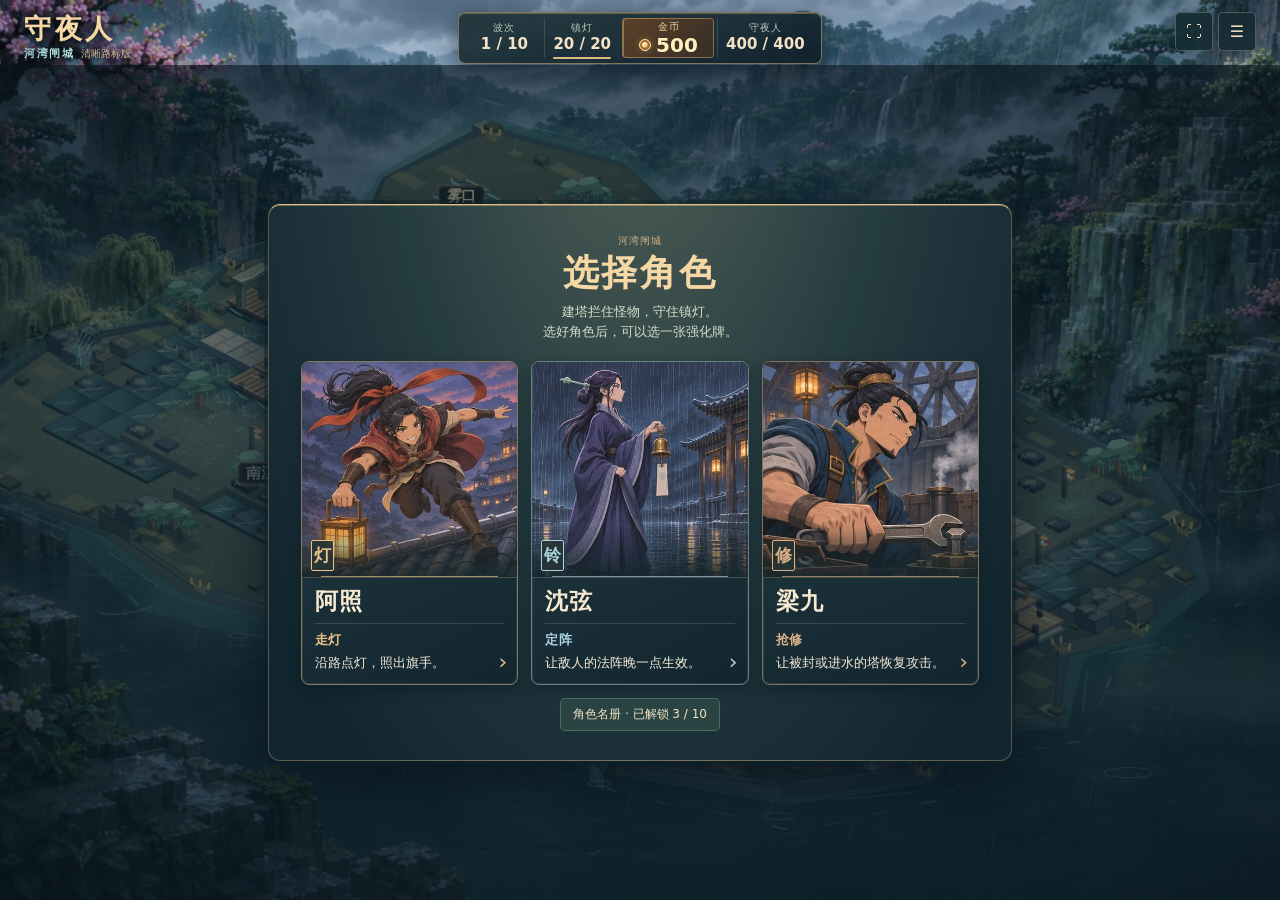
==== commit 64e4a0ca: "优化小屏入口路标和十位守灯人的战场辨识度" ====
--- a/index.html
+++ b/index.html
@@ -2,9 +2,9 @@
 <html lang="zh-CN">
 <head>
 <meta charset="utf-8"><meta name="viewport" content="width=device-width,initial-scale=1,viewport-fit=cover">
-<meta name="theme-color" content="#142325"><title>守夜人 · 掌中守阵版</title><link rel="icon" href="data:,">
-  <script type="module" crossorigin src="./assets/index-DqWzDZ3J.js"></script>
-  <link rel="stylesheet" crossorigin href="./assets/index-DsYn9Emi.css">
+<meta name="theme-color" content="#142325"><title>守夜人 · 清晰路标版</title><link rel="icon" href="data:,">
+  <script type="module" crossorigin src="./assets/index-8osM4e0u.js"></script>
+  <link rel="stylesheet" crossorigin href="./assets/index-CZ-QonJN.css">
 </head>
 <body>
 <main>
@@ -15,7 +15,7 @@
       <div id="arena-frame" aria-hidden="true"></div>
     </div>
     <header class="hud">
-      <div class="field-brand"><h1>守夜人</h1><div class="brand-line"><strong id="map-name">青瓦镇</strong><span id="build-version">掌中守阵版</span></div></div>
+      <div class="field-brand"><h1>守夜人</h1><div class="brand-line"><strong id="map-name">青瓦镇</strong><span id="build-version">清晰路标版</span></div></div>
       <section class="strip" aria-label="战斗状态">
         <div><span class="label">波次</span><strong id="wave">1 / 10</strong></div>
         <div class="lamp-gauge"><span class="label" title="怪物到达出口会损耗镇灯，镇灯熄灭就会失守。">镇灯</span><strong id="life"></strong></div>
@@ -29,6 +29,7 @@
         <button id="menu" type="button" popovertarget="game-menu" aria-label="游戏菜单" title="游戏菜单">☰</button>
       </div>
     </header>
+    <ul id="entry-ribbon" aria-label="来敌入口和倒计时，对照地图编号" hidden></ul>
     <div id="portrait-alerts" aria-label="战场预警" hidden>
       <div class="portrait-alert-tabs" role="group" aria-label="切换预警详情">
         <button type="button" data-action="portrait-alert" data-id="boss" aria-controls="boss-intent"><span>首领</span><b></b></button>
--- a/assets/index-CZ-QonJN.css
+++ b/assets/index-CZ-QonJN.css
@@ -0,0 +1 @@
+*{box-sizing:border-box}:root{color-scheme:dark;--ink:#f3e3c4;--muted:#b8c8b8;--deep:#142528;--panel:#192e30;--line:#6176676b;--accent:#edc48a;--jade:#b6d4ad;--rose:#e98f7b;font-family:Microsoft YaHei,PingFang SC,system-ui,sans-serif;background:#142426;color:var(--ink)}body{margin:0;overflow:hidden;overscroll-behavior:none}main{--hud-pad:clamp(10px,2vw,24px);--safe-top:env(safe-area-inset-top,0px);--safe-bottom:env(safe-area-inset-bottom,0px);--safe-left:max(var(--hud-pad),env(safe-area-inset-left,0px));--safe-right:max(var(--hud-pad),env(safe-area-inset-right,0px));--hud-top:calc(var(--safe-top) + 12px);--dock-bottom:calc(var(--safe-bottom) + 12px);--camera-top:calc(var(--safe-top) + 102px);--camera-bottom:calc(var(--safe-bottom) + 109px);position:relative;height:100vh;height:100dvh;overflow:hidden;background:#14262e}h1,h2,h3,p{margin:0}h2{font-size:23px;line-height:1.2}h3{font-size:14px;line-height:1.2}.layout,.field,.canvas-wrap,#board{position:absolute;inset:0}#board{display:block;width:100%;height:100%;touch-action:none;cursor:crosshair}.layout[data-zoom]:not([data-aiming]) #board{cursor:grab}#arena-frame{position:absolute;inset:var(--camera-top) var(--safe-right) var(--camera-bottom) var(--safe-left);pointer-events:none}#entry-ribbon{position:absolute;z-index:3;top:var(--notice-top);inset-inline:var(--safe-left) var(--safe-right);display:flex;justify-content:center;flex-wrap:wrap;gap:3px 5px;list-style:none;padding:0;margin:0;pointer-events:none}#entry-ribbon li{display:flex;align-items:center;gap:4px;padding:2px 5px;height:23px;white-space:nowrap;border:1px solid #536975;border-radius:4px;background:#162a36;color:#f3e9cf;font-size:11px}#entry-ribbon li[data-new]{border-color:var(--route-ink)}#entry-ribbon .entry-number{display:grid;place-items:center;min-width:15px;height:15px;border-radius:50%;background:var(--route-ink);color:#172632;font:800 10px/1 system-ui}#entry-ribbon b{margin-left:1px;color:#ead6a7;font-variant-numeric:tabular-nums}#entry-ribbon li[data-soon] b{color:#fff1c2}.hud{position:absolute;inset:var(--hud-top) var(--safe-right) auto var(--safe-left);z-index:3;display:grid;grid-template-columns:1fr auto 1fr;gap:14px;align-items:start;pointer-events:none}.field-brand{justify-self:start;align-self:center;text-shadow:0 2px 8px #080d14}.field-brand h1{font:700 27px/1 SimSun,serif;letter-spacing:.13em;color:#f5d8a4}.brand-line{display:flex;flex-wrap:wrap;align-items:baseline;gap:2px 7px;margin-top:3px}.field-brand{filter:drop-shadow(0 1px 4px #0b1724dd)}#map-name{display:block;color:#d4dbc6;font-size:11px;letter-spacing:.14em}#build-version{color:#cfbd9d;font-size:10px;white-space:nowrap}.strip{display:flex;padding:5px 8px;gap:3px;border:1px solid #c6ad7790;border-radius:7px;background:linear-gradient(165deg,#20363aee,#101f2cf0);box-shadow:0 5px 22px #09141780,inset 0 1px #d1bd7958}.lamp-gauge{position:relative}.lamp-gauge:after{content:"";position:absolute;inset:auto 11% -1px;height:2px;border-radius:2px;background:linear-gradient(90deg,#dbb97f 0 var(--wick,0%),#263c43 var(--wick,0%) 100%)}.lamp-gauge:has([data-low]):after{background:linear-gradient(90deg,#ec8b75 0 var(--wick,0%),#432d39 var(--wick,0%) 100%)}.strip>div{min-width:74px;text-align:center;padding:3px 8px}.strip>div+div{border-left:1px solid #6176676b}.strip strong{display:block;font-size:15px;font-variant-numeric:tabular-nums;white-space:nowrap}.coin{color:#f5cc88}.strip>.wallet{min-width:92px;border-radius:4px;border-left-color:#e3b96d75;background:linear-gradient(135deg,#5b4129,#352d26);box-shadow:inset 0 0 0 1px #f0c47d6d;padding:2px 8px}.wallet .label{color:#f4d59f;letter-spacing:.08em}.wallet-value{display:inline-flex;align-items:center;justify-content:center;gap:5px;color:#ffe1a0;font-variant-numeric:tabular-nums}.wallet-value>i{flex:none;display:block;width:12px;height:12px;border-radius:50%;border:1px solid #ffe8a3;background:radial-gradient(circle at 36% 34%,#ffebb9 0 18%,#d69b4a 52%,#9c5e2d);box-shadow:inset 0 0 0 2px #9b602b,0 0 7px #ffc7724f}.strip .wallet strong{font-size:20px;line-height:1.1;color:#fff2bd;letter-spacing:.01em}.label{display:block;color:var(--muted);font-size:10px;letter-spacing:.12em}.playback{display:flex;justify-self:end;gap:5px;pointer-events:auto}.playback button{min-width:38px;min-height:39px;background:#162c33ec;box-shadow:0 4px 14px #030b104a}#fullscreen,#menu{font-size:16px;line-height:1}.battle-notice{position:absolute;z-index:2;inset:var(--notice-top,calc(var(--hud-top) + 60px)) var(--safe-right) auto var(--safe-left);display:flex;flex-direction:row-reverse;justify-content:space-between;gap:9px;align-items:start;pointer-events:none}.field-notices{display:grid;justify-items:end;gap:5px;max-width:min(560px,60%)}#entrance-alert{list-style:none;display:grid;gap:3px;padding:0;margin:0;color:#ffedbd;text-align:right}#entrance-alert li{display:flex;align-items:center;gap:6px;max-width:100%;width:fit-content;justify-self:end;padding:4px 7px;border:1px solid #dfae7596;border-left:3px solid #ffcf87;border-radius:4px;background:#4c372ced;font:700 11px/1.3 system-ui;box-shadow:0 4px 12px #140e1c70}#entrance-alert li>span,#entrance-alert li>b{flex:none;white-space:nowrap}#entrance-alert li>span{color:#f1bc7b}#entrance-alert li>b{padding:2px 4px;border-radius:3px;background:#ffd697;color:#332018;font-variant-numeric:tabular-nums}#entrance-alert li[data-type=summon]{border-left-color:#f2a1aa;background:#4a303fec;color:#ffdae2}#entrance-alert li[data-type=summon]>span{color:#f3adb5}#entrance-alert li[data-type=summon]>b{color:#371e2c;background:#f7b9c6}#entrance-alert li[data-type=flag]{border-left-color:#a7dcd6;background:#233f47ed;color:#e2f5e9}#entrance-alert li[data-type=flag]>span{color:#a5d8cc}#entrance-alert li[data-type=flag]>b{background:#c2e8dc;color:#213738}#incoming{display:flex;align-items:center;gap:5px 10px;max-width:100%;padding:6px 9px;border:1px solid var(--line);border-radius:6px;background:#172c33e8;color:#e8ddc8;font-size:11px;text-shadow:0 1px 2px #0e1c22}#incoming>strong{white-space:nowrap;color:#f0ce93}#incoming.imminent{background:linear-gradient(90deg,#59432e,#303735)}:is(#battle-incident,#field-support){position:absolute;z-index:3;right:var(--safe-right);bottom:calc(var(--dock-bottom) + 60px);width:min(340px,calc(100% - var(--safe-left) - var(--safe-right)));pointer-events:auto;padding:8px 10px;border:1px solid #dbc49960;border-left:3px solid var(--incident-tint);border-radius:5px;background:linear-gradient(135deg,#292a34fa,#172c33fa);box-shadow:0 5px 18px #060e16aa;color:#fff3d9}#side-events{display:contents}#field-support{--incident-tint:var(--support-tint,#eac697);border-left-color:var(--incident-tint)}#field-support .incident-heading{grid-template-columns:1fr auto;margin-bottom:6px}#support-clock{font:700 12px system-ui;font-variant-numeric:tabular-nums}#field-support[data-urgent] #support-clock{color:#ffc6a5}#support-choices [data-id=field]:not(:disabled){background:#334842;border-color:#e2b982a6}.incident-heading{display:grid;grid-template-columns:auto 1fr auto;align-items:center;gap:7px;font-size:14px;color:var(--incident-tint)}#incident-icon{display:grid;place-items:center;width:24px;height:24px;border:1px solid currentColor;border-radius:4px;font:700 15px SimSun,serif;background:#0f1e2a}#battle-incident[data-state=urgent]{box-shadow:0 0 18px color-mix(in srgb,var(--incident-tint) 32%,transparent),0 5px 18px #060e16aa}#battle-incident[data-state=yield] #incident-clock{color:#f6e0c2}#battle-incident:is([data-state=resolved],[data-state=missed]){background:linear-gradient(135deg,#243b38,#132731);box-shadow:0 5px 18px #060e16aa,0 0 16px #a2e6b830}#battle-incident[data-state=missed]{background:linear-gradient(135deg,#4a312e,#20252b);box-shadow:0 5px 18px #060e16aa,0 0 14px #f5a98832}#battle-incident:is([data-state=resolved],[data-state=missed]) #incident-note{margin:6px 0 2px}@media(prefers-reduced-motion:no-preference){:is(#battle-incident,#field-support):not([hidden]){animation:incident-enter .22s ease-out}}@keyframes incident-enter{0%{opacity:0;transform:translateY(6px)}to{opacity:1;transform:none}}#incident-clock{padding:3px 5px;border-radius:3px;background:#0a2026;font:700 12px system-ui;font-variant-numeric:tabular-nums;white-space:nowrap}#incident-timer{display:block;width:100%;height:3px;appearance:none;border:0;background:#485256;margin:5px 0}#incident-timer::-webkit-progress-bar{background:#485256}#incident-timer::-webkit-progress-value{background:var(--incident-tint)}#incident-timer::-moz-progress-bar{background:var(--incident-tint)}#incident-note{font-size:11px;line-height:1.36;margin-bottom:6px}.incident-actions{display:grid;grid-template-columns:repeat(var(--incident-choices,2),minmax(0,1fr));gap:5px}.incident-actions button{min-width:0;padding:5px 6px;min-height:40px;text-align:left;font-size:11px;border-color:#cfb78595;background:#253e44;color:#ffedc8}.incident-actions strong,.incident-actions small{display:block;line-height:1.26}.incident-actions small{margin-top:3px;color:#cee0da;font-size:10px}.incident-actions button:disabled{opacity:.6}@media(pointer:coarse){.incident-actions button{min-height:43px}}#map-prompt,#chime{position:absolute;pointer-events:none;z-index:4}#life[data-low]{color:#ff9d85}.arrival-lanes{display:flex;gap:4px 12px;flex-wrap:wrap}.arrival-lane{display:inline-flex;gap:5px;align-items:baseline;flex-wrap:wrap}.arrival-lanes b{color:var(--lane-tint,#b8d3ae);background:#18333eaa;padding:1px 4px;border-radius:3px}.layout[data-map=river] #map-name{color:#aee0de}.layout[data-map=shrine] #map-name{color:#f0bb9b}.layout[data-map=frost] #map-name{color:#c0e6f8}.layout[data-map=forge] #map-name{color:#f4b588}.threat-stack{display:grid;gap:5px;width:min(330px,100%);min-width:0;justify-items:start}#boss-intent{--boss-tint:#ecab97;pointer-events:none;width:min(278px,100%);padding:7px 9px;border:1px solid #b58d7988;border-left:3px solid var(--boss-tint);border-radius:5px;background:linear-gradient(118deg,#30242aef,#202831ef);box-shadow:0 5px 15px #0a10196e;color:#fff2d7}.boss-heading{display:flex;justify-content:space-between;gap:4px;align-items:center;font-size:12px}#boss-hp{font-size:10px;color:#edd4c4;font-variant-numeric:tabular-nums}#boss-meter,#boss-timer{display:block;appearance:none;width:100%;height:4px;margin:4px 0 5px;border:0;border-radius:5px;overflow:hidden;background:#57404b}#boss-timer{height:3px;margin:3px 0 4px;background:#2e2734}#boss-timer::-webkit-progress-bar{background:#2e2734}#boss-timer::-webkit-progress-value{background:var(--boss-tint)}#boss-timer::-moz-progress-bar{background:var(--boss-tint)}.boss-health-track{position:relative}#boss-gates{position:absolute;inset:0;pointer-events:none}#boss-gates i{position:absolute;top:0;height:4px;width:2px;background:#f4dfb9d1;box-shadow:0 0 3px #201627}#boss-meter::-webkit-progress-bar{background:#57404b}#boss-meter::-webkit-progress-value{background:linear-gradient(90deg,#b47678,var(--boss-tint))}#boss-meter::-moz-progress-bar{background:var(--boss-tint)}#boss-cast{display:block;color:var(--boss-tint);font-size:11px}#boss-counter{font-size:11px;color:#f0dfca;line-height:1.38}#boss-distance{color:#ffbc9e;font-size:11px;font-weight:700}#boss-focus{color:#ffdba4;font-size:11px}#boss-cast:empty,#boss-counter:empty,#boss-distance:empty,#boss-focus:empty{display:none}#boss-intent[data-near-exit]{border-left-color:#ffb184}#boss-action{pointer-events:auto;width:100%;min-height:34px;margin-top:5px;padding:4px;border-color:#a883a6;background:#513c54;color:#fff2dc;font-size:11px}#boss-action:hover,#boss-action:focus-visible{border-color:#edc7ed;background:#68476b}#boss-intent[data-state=casting]{box-shadow:0 0 19px #ec8d9057}#map-brief{border-left:2px solid #638f7b;padding:5px 6px;background:#5076601f;color:#304b42;font-size:11px}#map-mechanic{display:grid;grid-template-columns:auto minmax(0,1fr) auto;gap:6px;align-items:center;padding:6px 9px;border-block:1px solid #d5a77860;background:#47372e;color:#f4ddae;font-size:11px}#map-mechanic[data-map=river]{background:#203e48;color:#bae6ef}#map-mechanic[data-map=shrine]{background:#343249;color:#d8caf6}#map-mechanic strong{font-size:12px;white-space:nowrap}.battle-dock{position:absolute;z-index:3;inset:auto var(--safe-right) var(--dock-bottom) var(--safe-left);display:grid;grid-template-columns:minmax(0,1fr) auto minmax(0,1fr);align-items:end;gap:9px;pointer-events:none}.dock-primary,.dock-actions{display:flex;justify-content:center;align-items:end;gap:6px}.dock-primary{grid-area:1/2;position:relative}.guide-tip{display:flex;align-items:center;justify-content:space-between;gap:8px;padding:3px 6px 3px 9px;background:#162e34f7;color:#ffe3a9;border:1px solid #d4b37c;border-radius:6px;box-shadow:0 5px 16px #071721ad;font-size:12px;line-height:1.35}.guide-tip p{margin:0}.guide-tip button,.draw-actions .guide-skip{min-height:36px;padding:3px 6px;white-space:nowrap}.guide-skip{font-size:11px;background:#263c3d;color:#dfe7d6}#build-guide{position:absolute;z-index:4;left:clamp(91px,var(--guide-x),calc(100% - 91px));transform:translate(-50%,calc(-100% - 10px))}#build-guide:after{content:"";position:absolute;top:100%;left:calc(50% + var(--guide-x) - clamp(91px,var(--guide-x),calc(100vw - 91px)));border:7px solid transparent;border-bottom:0;border-top-color:#d4b37c;transform:translate(-50%);pointer-events:none}#build-guide [data-action=guide-pad]{color:#283131;background:#f4d399;font-weight:700}#fixture-cue{position:absolute;z-index:4;left:clamp(96px,var(--cue-x),calc(100% - 96px));transform:translate(-50%,calc(-100% - 9px));max-width:190px;min-height:34px;padding:4px 10px;white-space:nowrap;color:#302a21;background:#f3d69c;border-color:#fff0c6;box-shadow:0 3px #785f45,0 5px 14px #101c28be;font-weight:760;font-size:12px}#fixture-cue:is([data-anchor=sluice],[data-anchor=pump]){color:#143638;background:#a8ddce;border-color:#e1ffe8}#fixture-cue:after{content:"";position:absolute;top:100%;left:calc(50% + var(--cue-x) - clamp(96px,var(--cue-x),calc(100vw - 96px)));border:7px solid transparent;border-bottom:0;border-top-color:inherit;transform:translate(-50%);pointer-events:none}@media(pointer:coarse){#fixture-cue{min-height:43px}}#skill-guide{position:absolute;inset:auto 0 calc(100% + 7px);pointer-events:auto}#skill-guide .guide-skip{width:auto;flex:none}.tower-guide{box-shadow:none}[data-guide-target]{outline:2px solid #ffd891;outline-offset:2px}#draw-choices[data-guide-target]{outline-offset:5px;border-radius:6px}@media(pointer:coarse){.guide-tip button{min-height:42px}}@media(max-width:760px){#skill-guide{position:static;width:100%}}.dock-actions{grid-area:1/3;justify-self:end}.dock-primary button,.dock-actions button{pointer-events:auto}#quick-order,#starter button{min-height:49px;padding:7px 15px;font-weight:750;white-space:nowrap;background:linear-gradient(#efd39d,#d9b276);color:#33271b;border-color:#ecd4a4;box-shadow:0 3px #775638,0 5px 14px #071421a6}#quick-order.primary:hover:not(:disabled){background:#f5d49e;border-color:#ffebc2}#quick-order[data-urgent]{background:#ffbc89;color:#481f17;border-color:#ffe0b3;box-shadow:0 4px #a75c38,0 9px 22px #030e19bc}#starter:empty,#preparations:empty{display:none}#starter button{background:#244442;color:#f2ddad;border-color:#9aaf91;box-shadow:0 4px #132a2d,0 9px 22px #030e19bc}#starter small{font-size:10px}#side-prep{display:grid;grid-template-columns:repeat(2,minmax(0,1fr));gap:5px;width:min(308px,calc(100vw - 20px))}#side-prep button{white-space:normal;text-align:left;min-height:52px;padding:5px 8px;background:#172f36ed;border-color:#53736f}#side-prep button[aria-pressed=true]{background:#294944;border-color:#e1c689}#side-prep strong,#side-prep small{display:block}#side-prep small{line-height:1.3;color:#d2ddcc;margin-top:2px}.layout[data-phase=planning]:has(#side-prep) #quick-order{width:100%}#battle-plan-choices{display:grid;grid-template-columns:repeat(2,minmax(0,1fr));gap:6px;margin:0 0 7px;width:min(320px,calc(100vw - 20px));text-align:left}#battle-plan-choices:empty{display:none}#defense-pick{width:min(432px,calc(100vw - 18px));padding:7px;margin-bottom:5px;color:#f4deae;background:#172f36ef;border:1px solid #8b896a;border-radius:6px;font-size:12px}#defense-pick-copy span{margin-left:4px;color:#bed1c5;font-size:10px}.defense-when{color:#d4e0d4;font-size:11px;margin:3px 0 6px}.defense-options{display:grid;grid-template-columns:repeat(2,minmax(0,1fr));gap:5px}.defense-options button{min-height:52px;min-width:0;padding:4px 6px;white-space:normal;text-align:left;background:#26423f;border-color:#879781}.defense-options strong,.defense-options small{display:block;line-height:1.32}.defense-options small{color:#d8e4d4;font-size:10px;margin-top:2px}#command-bar:has(#defense-pick:not([hidden])) #quick-order{width:100%}.defense-options button[aria-pressed=true]{background:#385754;border-color:#ffe0a1;box-shadow:inset 0 0 0 1px #ffe0a17a}.defense-actions{display:flex;align-items:center;flex-wrap:wrap;gap:5px;margin-top:5px}.defense-actions button{flex:1 0 auto;min-height:33px;padding:3px 7px;font-size:11px;white-space:nowrap}.defense-actions button[data-action=defense]{color:#13262a;background:#edd399;border-color:#eddaa9}.defense-actions button[data-action=defense-pad],#defense-pick>button[data-action=defense-pad]{color:var(--route-ink);border-color:var(--route-ink);min-height:33px;margin:3px 3px 0 0}@media(max-width:760px){.dock-primary #defense-pick button[data-action=defense-pad],.dock-primary #defense-pick .defense-actions button{width:auto;min-height:42px}}#lane-brief,#opening-preview{margin:0 0 5px;padding:3px 7px;color:#e4edca;background:#163338e6;border-left:2px solid #a0d1bd;border-radius:3px;font-size:11px;line-height:1.4}#lane-brief{display:block;width:100%;min-height:34px;text-align:left;font-weight:600;border-top-color:#426362;border-right-color:#426362;border-bottom-color:#426362}#lane-brief:disabled{opacity:.8}#battle-aid-status{margin:2px 0 0;padding:4px 8px;border:1px solid #8cc1a5a3;border-radius:4px;background:#132e32f2;color:#dbf2d8;font-size:11px;font-weight:700;justify-self:end}#battle-plan-choices button{padding:6px 9px;min-height:47px;white-space:normal;text-align:left;color:#f1e7cf;background:#172f36ed;border-color:#53736f}#battle-plan-choices button[aria-pressed=true]{background:#274843;border-color:#d4c28c;box-shadow:inset 0 0 0 1px #bfb17b45}#battle-plan-choices button:disabled{opacity:.55}#battle-plan-choices strong,#battle-plan-choices small{display:block}#battle-plan-choices small{font-size:10px;line-height:1.28;margin-top:2px;color:#d2ddcc}.layout[data-phase=planning] #command-bar:has(#battle-plan-choices:not(:empty)) #quick-order{width:100%}.dock-actions button{min-height:42px;min-width:53px;background:#152c32ec}#brief-toggle[data-threat]{border-color:#f1b580;color:#ffe2ad;box-shadow:0 0 13px #ad724f9c}#cancel-aim{background:#523b30;border-color:#d6a475}.tower-head h3{flex:1}.tower-head [data-action=tower-more]{font-size:11px}.layout[data-aiming] #castle{display:none}#map-mechanic span{line-height:1.35}#map-mechanic button{min-height:33px}#boss-intent[data-state=ward] #boss-meter::-webkit-progress-value{background:linear-gradient(90deg,#648683,#b3dcca)}#opening-buff{padding:5px 7px;background:#bb955c23;border-left:2px solid #a18552;color:#f5dba4;font-size:11px}#fixtures{display:grid;grid-template-columns:auto repeat(3,minmax(0,1fr));gap:4px;padding:5px 7px;border-bottom:1px solid var(--line)}#fixtures:empty,#patrol-options:empty{display:none}.pressure{width:100%;padding:7px 8px;border:1px solid #a78668;border-left:3px solid #e6b88d;border-radius:5px;background:#233436f7;box-shadow:0 4px 12px #111b24ab}.pressure[data-state=active]{background:#413741f7}.pressure[data-state=drain]{background:#512e32fb;border-color:#bf786c;border-left-color:#ffaf88}.pressure-copy{display:grid;grid-template-columns:1fr auto;gap:2px 8px;align-items:center}.pressure strong{font-size:13px;color:#ffe0a8}#pressure-clock{color:#ffdab1;font-size:12px;font-variant-numeric:tabular-nums;font-weight:700}.pressure small,.pressure-meter{grid-column:1/-1}.pressure small,.rift-plan-note{font-size:11px;line-height:1.32}.pressure small{color:#fff0d2}.rift-plan-note{padding:6px 9px;color:#f5d7ba;background:#284143}.pressure-actions{display:flex;gap:5px;margin-top:5px;pointer-events:auto}.pressure-actions button{flex:1;padding:3px 5px;min-height:32px;font-size:11px}.pressure-actions button:not(:disabled){border-color:#b89b70;background:#3d4842;color:#fff4d6}.pressure-meter{height:3px;margin-top:4px;background:#382d33;border-radius:3px;overflow:hidden}.pressure-meter i{display:block;width:var(--rift-hp);height:100%;background:#e5ab7b}.report-rifts{display:block;color:var(--jade);font-size:10px}.fixture-count{display:grid;place-content:center;padding:0 6px;color:var(--muted);font-size:11px;text-align:center}.fixture-count b{color:var(--accent);font-size:15px}#fixtures button{display:grid;align-content:center;gap:1px;min-height:41px;padding:3px 2px}#fixtures button small{color:#bed3c1;font-size:10px}.objective-choices{display:grid;grid-auto-columns:minmax(0,1fr);grid-auto-flow:column;gap:4px;margin-top:5px}.objective-choices button{font-size:11px;padding:4px 2px}.objective-choices button:hover,.objective-choices button[aria-pressed=true]{background:#425648;color:#fff2cf;border-color:#425648}#map-prompt{bottom:var(--camera-bottom);left:50%;transform:translate(-50%);width:max-content;max-width:90%;background:#172c33ef;padding:5px 10px;border:1px solid #9c85596e;border-radius:6px;color:#ffdea1;font-size:12px;text-align:center}#map-prompt[data-opening]{background:#162b34ee;color:#ffdfa6;border-color:#ccb18580;box-shadow:0 4px 18px #0d1825ba}#chime{top:25%;left:50%;transform:translate(-50%);padding:7px 15px;color:#f7ddaf;font:700 clamp(17px,3vw,29px) SimSun,serif;text-shadow:0 2px 8px #12272b;background:#192b31c9;border:1px solid #c9ae6999;white-space:nowrap}#phase-overlay{position:absolute;z-index:4;inset:calc(var(--hud-top) + 53px) 0 0;display:grid;place-items:center;padding:15px;background:radial-gradient(ellipse at 50% 52%,#101c22b3,#0c18225c 74%,transparent)}.phase-card{width:min(595px,100%);max-height:100%;overflow:auto;padding:clamp(16px,4vw,30px);border:1px solid #d1ac735d;border-top-color:#e1bd7e;border-radius:9px;background:linear-gradient(146deg,#1d363bfa,#112431fa);color:#f6e4bf;box-shadow:0 1px #daca9740 inset,0 16px 70px #081115bf;text-align:center}.phase-card .label{color:#d5b486;margin-bottom:6px}.phase-card h2{color:#f5d8a4;font:700 clamp(24px,4vw,36px)/1.1 SimSun,serif;letter-spacing:.07em}#phase-copy{max-width:29em;margin:9px auto 16px;font-size:13px;line-height:1.55;color:#d3decb}[data-phase=squad] #phase-copy{white-space:pre-line}#decisions{display:grid;gap:8px}[data-phase=squad] #phase-overlay{background:radial-gradient(ellipse at 50% 54%,#101c2245,#08131aaf),linear-gradient(0deg,#07182163,transparent 60%)}[data-phase=squad] .phase-card{width:min(744px,100%);padding:clamp(14px,3.5vw,29px);border-radius:12px;background:radial-gradient(ellipse at 50% -35%,#566459,#253c40 49%,#122630 89%);box-shadow:0 0 0 4px #0d212967,0 20px 58px #07121ccd,inset 0 1px #efd79c5e}.squad-choices{display:grid;grid-template-columns:repeat(3,minmax(0,1fr));gap:clamp(7px,1.4vw,13px);padding:3px}.squad-choice,.draw-shell{--squad-ink:#dfbe88}.squad-choice[data-id=archers],#opening-draw[data-squad=archers] .draw-shell{--squad-ink:#b3dbe0}.squad-choice[data-id=runes],#opening-draw[data-squad=runes] .draw-shell{--squad-ink:#bee2a6}.squad-choice[data-id=mixed],#opening-draw[data-squad=mixed] .draw-shell{--squad-ink:#f6c18b}.squad-choice{display:grid;grid-template-rows:auto 1fr;position:relative;overflow:hidden;text-align:left;padding:0;border:1px solid color-mix(in srgb,var(--squad-ink) 48%,#26363c);border-radius:8px;background:linear-gradient(156deg,#233b43,#132630);color:#f7ead1;box-shadow:inset 0 0 0 1px #c9cc951e,0 5px 14px #07141b67;transition:transform .24s cubic-bezier(.2,.75,.24,1),border-color .24s,box-shadow .24s}.squad-choice:is(:hover,:focus-visible){transform:translateY(-3px);background:linear-gradient(156deg,#304c50,#172d38);border-color:var(--squad-ink);box-shadow:0 8px 18px #0a161e9a,0 0 15px color-mix(in srgb,var(--squad-ink) 30%,transparent)}.squad-choice:active:not(:disabled){transform:translateY(0) scale(.985)}.squad-art{display:block;position:relative;overflow:hidden;aspect-ratio:2.14;border-bottom:1px solid #d9cd913d}.squad-art img{display:block;width:100%;height:100%;object-fit:cover;object-position:50% 56%;transition:transform .4s cubic-bezier(.2,.75,.24,1)}.squad-choice:is(:hover,:focus-visible) img{transform:scale(1.07)}.squad-art b{position:absolute;bottom:6px;left:9px;display:grid;place-items:center;width:28px;height:29px;border-radius:4px;color:var(--squad-ink);border:1px solid currentColor;background:#142731e8;font:700 17px SimSun,serif}.squad-info{display:grid;gap:5px;align-content:start;padding:10px 13px 12px}.squad-info strong{font:700 clamp(17px,2.6vw,23px)/1.2 SimSun,serif;letter-spacing:.04em}.squad-role{font-size:11px;color:var(--squad-ink)}.squad-perks{display:grid;gap:3px;margin-top:3px;padding-top:7px;border-top:1px solid #e0d5a62e;color:#e7e7d6;font-size:12px}.squad-arrow{position:absolute;bottom:11px;right:10px;color:var(--squad-ink);font:22px/1 system-ui}.keeper-art{aspect-ratio:.94;background:#172b36}.keeper-art:after{content:"";position:absolute;inset:0;background:linear-gradient(0deg,#142834ee,transparent 31%);pointer-events:none}.keeper-art b{z-index:1}.keeper-slice{display:block;position:absolute;inset:0 0 auto;width:100%;aspect-ratio:1;overflow:hidden;transition:transform .36s ease-out;transform-origin:50% 30%}.keeper-atlas{position:absolute;left:calc(var(--col)*-100%);top:calc(var(--row)*-100%);width:500%;height:200%;background:var(--keepers-ink) 0 0/100% 100% no-repeat}.keeper-card .keeper-art b{width:23px;height:31px;border-radius:2px;background:#263435ed}.keeper-plans{margin:8px 0;padding:8px 9px;border:1px solid #8d92744c;background:#162a31}.keeper-plans summary{color:#e3cda0;font-size:13px;cursor:pointer}.keeper-plans p{margin:6px 0;font-size:12px}.keeper-plans .objective-choices{display:grid;grid-template-columns:1fr 1fr;gap:5px}.keeper-plans button{display:grid;text-align:left;white-space:normal;gap:3px}.keeper-plans small{font-size:11px;line-height:1.35}.keeper-atlas[data-portrait=action]{background-image:var(--keepers-action)}#keeper-angle{display:block;margin:1px 0 13px;padding:5px 10px;border-radius:3px;color:#f6e3b8}#forecast [data-threat=air]{color:#b9def6;border-color:#7bb1d184}#forecast [data-threat=armor]{color:#efd1a2;border-color:#c69f6e84}#forecast [data-threat=boss]{color:#f2b1ba;border-color:#d38c9d84}.tower-neighbor{font-size:11px;margin:4px 0 9px;color:#c5d5c4}button.keeper-card:is(:hover,:focus-visible) .keeper-slice{transform:translateY(-1.2%) scale(1.055)}.keeper-art:before{content:"";position:absolute;inset:auto 9% 0;height:1px;z-index:2;background:var(--squad-ink);opacity:.65;box-shadow:none}.keeper-card .keeper-art:after{background:linear-gradient(0deg,#14252be1,transparent 24%)}@media(prefers-reduced-motion:no-preference){.squad-choices .keeper-card{animation:keeper-enter .38s ease-out both}.squad-choices .keeper-card:nth-child(2){animation-delay:.07s}.squad-choices .keeper-card:nth-child(3){animation-delay:.13s}}@keyframes keeper-enter{0%{opacity:.22;translate:0 8px}to{opacity:1;translate:0 0}}.keeper-card .keeper-build{display:block;padding:5px 6px;margin-top:3px;border-left:2px solid color-mix(in srgb,var(--squad-ink),transparent 44%);background:#12242e8c;color:#dce7e2;font-size:11px}.keeper-quick{display:grid;gap:3px;font-size:13px;color:#f3ebda}.keeper-quick em{letter-spacing:.025em}.squad-choices .squad-perks{padding-top:6px}.keeper-card .squad-perks{line-height:1.5;padding-right:5px}.keeper-card .squad-perks em{color:var(--squad-ink);font-weight:700;font-style:normal}.keeper-ledger{justify-self:center;padding:6px 12px;margin-top:2px;font-size:12px}.keeper-unlock{border:1px solid #c5a97488;border-radius:5px;color:#ffe1a2;padding:7px;margin-bottom:9px}#keeper-roster{position:relative;width:min(1020px,calc(100% - 24px));max-width:none;max-height:calc(100dvh - 24px);margin:auto;overflow:auto;padding:20px;border:1px solid #b89863;border-radius:12px;background:#172e38;color:#f4e3c2;box-shadow:0 20px 72px #061319b0}#keeper-roster::backdrop{background:#08131ac7}#keeper-roster form{position:absolute;right:12px;top:12px}#keeper-progress{margin:6px 0 13px;color:#d8c4a1;font-size:13px}#keeper-list{display:grid;gap:9px;grid-template-columns:repeat(5,minmax(0,1fr))}#keeper-list .squad-choice{min-width:0;grid-template:auto 1fr / 1fr}#keeper-list .keeper-art{height:auto;aspect-ratio:1.18}#keeper-list .keeper-art:has([data-portrait=action]),.squad-choices .keeper-art:has([data-portrait=action]){aspect-ratio:1}@media(max-width:620px)and (max-height:690px){.squad-choices .keeper-art:has([data-portrait=action]){aspect-ratio:1.58}}#keeper-list .keeper-card[data-locked] .keeper-slice{filter:saturate(.78) brightness(.85)}@media(max-width:820px){#keeper-list{grid-template-columns:repeat(3,minmax(0,1fr))}}@media(max-width:560px){#keeper-list{grid-template-columns:repeat(2,minmax(0,1fr))}}.river-council{display:grid;gap:6px;margin:4px 0;color:#efd4a1}.river-council>div{display:grid;gap:5px;grid-template-columns:1fr 1fr}.river-council .choice{padding:8px;text-align:left;border-color:#bea17078}.river-council small{display:block;font-size:11px;line-height:1.4}#defense-board{margin:8px 0;border:1px solid #a98e5b72;border-radius:6px;padding:6px 8px;background:#332e2461}#watch-steps{display:grid;grid-template-columns:repeat(5,1fr);gap:4px;margin-bottom:8px}#watch-steps span{border-bottom:2px solid #415963;text-align:center;color:#acc1bc;font-size:11px;padding:3px}#watch-steps [data-done]{border-color:#80aa91;color:#c2ddbd}#watch-steps [aria-current=step]{border-color:#ebbb80;color:#ffe4b4}@media(max-width:550px){[data-phase=squad] #phase-overlay{padding:9px}.squad-choices{grid-template-columns:1fr}.squad-choice{grid-template:1fr / minmax(72px,29%) minmax(0,1fr);min-height:82px}.squad-art{height:100%;aspect-ratio:auto;border:0;border-right:1px solid #d9cd913d}.keeper-art{min-height:92px}.squad-choices .keeper-art:has([data-portrait=action]){width:100%;aspect-ratio:auto;container-type:size}.squad-choices .keeper-slice{inset:50% auto auto 50%;width:max(100cqw,100cqh);translate:-50% -50%}.squad-art img{position:absolute;inset:0}.squad-art b{width:22px;height:23px;left:5px;bottom:5px;font-size:14px}.squad-info{padding:7px 19px 8px 10px;gap:2px}.squad-perks{padding-top:4px;font-size:11px;gap:0}.squad-arrow{bottom:50%;right:7px;transform:translateY(50%)}}@media(max-width:550px)and (max-height:690px){.squad-choices .squad-info{padding-block:5px;gap:1px}.squad-choices .squad-perks{margin-top:1px;padding-top:3px}.squad-choices .keeper-quick{gap:0}}@media(max-height:490px)and (orientation:landscape)and (min-width:551px){[data-phase=squad] #phase-overlay{padding:8px}[data-phase=squad] .phase-card{padding:10px 15px}[data-phase=squad] #phase-copy{margin:5px 0 6px}.squad-art{aspect-ratio:3.16}.keeper-art{aspect-ratio:2.3}.squad-info{padding-block:7px 9px}}@media(prefers-reduced-motion:reduce){.squad-choice,.squad-art img{transition:none}.squad-choice:is(:hover,:focus-visible),.squad-choice:is(:hover,:focus-visible) img{transform:none}.keeper-slice{transition:none}button.keeper-card:is(:hover,:focus-visible) .keeper-slice{transform:none}}.event-layout{display:grid;grid-template-columns:minmax(92px,.72fr) minmax(0,1fr);gap:10px}.event-layout img{width:100%;height:100%;max-height:145px;min-height:0;object-fit:cover;border:1px solid #d1ac735d;border-radius:5px}.event-layout>div{display:grid;gap:6px}.event-layout .choice{min-height:48px;padding:7px 11px;text-align:left}.event-layout .choice small{display:block;margin-top:4px}.drawer{position:fixed;inset:auto var(--safe-right) calc(var(--dock-bottom) + 61px) auto;margin:0;max-height:68dvh;width:min(411px,calc(100% - var(--safe-left) - var(--safe-right)));overflow:auto;overscroll-behavior:contain;padding:0 12px 12px;border:1px solid #c7ac768f;border-radius:8px;background:#152c33f7;color:var(--ink);box-shadow:0 13px 50px #07121bc4}#game-menu{inset:calc(var(--hud-top) + 49px) var(--safe-right) auto auto;width:min(260px,calc(100% - var(--safe-left) - var(--safe-right)))}.drawer-heading,.drawer-actions,.situation-meta{display:flex;align-items:center;gap:6px}.drawer-heading{position:sticky;z-index:1;top:0;margin:0 -12px 3px;padding:7px 12px;justify-content:space-between;background:#193239;border-bottom:1px solid var(--line)}.drawer-heading h2{font:700 21px SimSun,serif;color:#f5d6a1}.drawer-close{font-size:20px;min-width:37px;padding:0}.drawer-actions{margin-block:8px}.drawer-actions button,.menu-actions button{min-height:42px}.menu-actions{display:grid;gap:5px;margin-top:9px}.situation-meta{flex-wrap:wrap;margin:8px 0;color:#c4d4c1;font-size:11px}.situation-meta strong{color:#f3d3a2}.situation-meta span+span{margin-left:auto}.war-plan{display:grid;gap:6px;font-size:12px;color:#d7e2cf}#map-brief{color:#c8d7be}#forecast{display:flex;flex-wrap:wrap;gap:4px}#forecast:empty{display:none}#forecast span{font-size:11px;padding:2px 5px;border-radius:3px;background:#a68c6450;color:#f2dfbb}#patrol{padding:5px 7px;color:#d6ebcf;background:#abc09322;border-left:2px solid #7b956d;font-size:11px}#wave-progress{height:4px;margin:6px 0 10px;background:#475348;border-radius:4px;overflow:hidden}#wave-progress i{display:block;width:var(--fill);height:100%;background:#d5b985}#preparations{display:flex;gap:6px;flex-wrap:wrap}.advisor-details{margin-top:9px}.advisor-details summary{cursor:pointer;color:#c6d3bb;font-size:12px;padding:5px 0}#castle,#advisor{display:grid;gap:5px}#decisions:empty,#castle:empty,#advisor:empty{display:none}button{font:inherit;font-size:12px;min-height:33px;padding:5px 8px;cursor:pointer;color:var(--ink);background:#2a4343;border:1px solid #658075a1;border-radius:5px;transition:background .15s,border-color .15s,transform .12s}button:hover:not(:disabled),button[aria-pressed=true]{background:#41574a;border-color:#e9c890;color:#ffedce}button:active:not(:disabled){transform:translateY(1px)}button:disabled{opacity:.56;cursor:default}button.primary{font-size:14px;font-weight:850;min-height:39px;color:#2b2926;background:#ecc488;border-color:#eccc97}button.primary:hover:not(:disabled){background:#f4d6a1}button.choice{text-align:left;padding:6px 8px;min-height:42px;display:grid;gap:3px}.choice strong{color:#fae6c0;font-size:13px}.choice small{color:#becdbd;font-size:11px;line-height:1.25}.choice[data-rarity=rare]{border-color:#97c8ab}.choice[data-rarity=gold]{border-color:#e2ba7e;background:#52493a}.choice[data-rarity=gold] strong{color:#ffe0a1}.choices{display:grid;grid-template-columns:repeat(3,minmax(0,1fr));gap:4px}.choices .choice{padding:5px}.plans{display:grid;gap:4px}#advisor h3,#castle h3{margin:0 0 2px;color:#e0ccab}#advisor p{font-size:11px;color:var(--muted)}#radio{grid-area:1/1;max-width:300px;color:#f2dfbb;font-size:11px;line-height:1.35;text-shadow:0 1px 5px #080e15,0 1px 2px #0a0f16;align-self:center}#radio[data-priority]{justify-self:start;padding:4px 7px;border:1px solid #f2cb86;border-radius:4px;background:#1c3036;color:#ffe3a8;font-weight:700}:is(#boss-intent,#pressure,#battle-incident,#entrance-alert)[data-first]{outline:1px solid #ebc783}button[data-first]:not(:disabled){outline:2px solid #ffdb93;outline-offset:-3px}#castle{position:absolute;bottom:var(--camera-bottom);left:var(--safe-left);z-index:4;width:min(350px,calc(100% - var(--safe-left) - var(--safe-right)));max-height:min(55dvh,420px);overflow:auto;overscroll-behavior:contain;box-shadow:0 8px 24px #0a1416d9;padding:9px;border:1px solid #a18b5f69;border-radius:7px;background:linear-gradient(138deg,#263d40,#19292f)}.tower-head{position:sticky;z-index:1;top:0;display:flex;justify-content:space-between;align-items:center;gap:8px;margin:-9px -9px 4px;padding:7px 9px 5px;background:#263a3c;border-bottom:1px solid #a18b5f55}.tower-head button{min-width:32px;min-height:30px;padding:0;font-size:19px;line-height:1}.towers-grid,.tower-specs{display:grid;grid-template-columns:repeat(2,minmax(0,1fr));gap:6px}.towerbutton{display:grid;grid-template-rows:41px auto 1fr;align-content:start;gap:4px;text-align:left;min-height:80px;padding:4px 6px 6px;border-color:color-mix(in srgb,var(--tower-tint) 49%,#344e51);background:linear-gradient(145deg,#263c40,#193039)}.tower-picture{position:relative;display:block;overflow:hidden;border-radius:3px;background:#1b3037}.tower-fit{display:inline-block;margin-right:4px;color:#f0d19b;font-style:normal;font-weight:700}.tower-picture img{display:block;height:100%;width:100%;object-fit:cover;object-position:50% 49%;pointer-events:none}.tower-picture i{position:absolute;left:3px;bottom:3px;line-height:1.35;padding:0 4px;font-style:normal;color:var(--tower-tint);border:1px solid currentColor;border-radius:3px;background:#13262ee9}.tower-purpose{color:#d2dacf;font-size:10px;line-height:1.3}.tower-price{color:#edc885;white-space:nowrap;font-variant-numeric:tabular-nums}.tower-card{display:grid;gap:7px;font-size:12px}.tower-links{display:flex;flex-wrap:wrap;gap:5px}.tower-links span{padding:2px 6px;color:#deddb1;background:#58664b52;border:1px solid #88956950;border-radius:3px;font-size:10px}.tower-specs .choice,.specialty{border-left:2px solid var(--tower-tint);background:#364a44}.tower-specs .choice strong,.tower-card .specialty strong{color:var(--tower-tint)}.specialty,.tower-card .specialty{padding:5px 7px;color:#e4dcc6}.tower-card .tower-upgrade{color:#342f21;background:#e9c693;border-color:#e7c486}.tower-card p{color:var(--muted);line-height:1.35}.tower-relay{display:grid;gap:3px;padding:5px 7px;border-left:2px solid var(--tower-tint);background:#172e3a}.tower-relay strong{color:var(--tower-tint)}.tower-relay small{font-size:10px;color:#e6d5ad}.tower-card .row{display:flex;gap:5px;flex-wrap:wrap}.tower-card .row button{flex:1}.skills{display:grid;grid-template-columns:repeat(4,minmax(0,1fr));gap:5px}.skills button{display:grid;grid-template-columns:auto auto;grid-template-areas:"icon state" "title title";place-content:center;place-items:center;gap:1px 5px;min-width:72px;min-height:55px;overflow:hidden;white-space:nowrap;position:relative;padding:5px 8px;background:linear-gradient(160deg,#283942f7,#16262efb);border-color:#8c7c61;box-shadow:inset 0 1px #e3c8a41c,0 3px #11232b,0 6px 15px #07141c8a}.skills button>i{grid-area:icon;color:var(--skill-ink,#f3c785);font:700 20px/1 SimSun,serif;font-style:normal;text-shadow:0 1px 1px #091623}.skills button[data-id=lamp]{--skill-ink:#a9e2c8}.skills button[data-id=militia]{--skill-ink:#c5d5d8}.skills button[data-id=meteor]{--skill-ink:#f4ad84}.skills button>span:first-of-type{grid-area:title;font-size:12px;font-weight:650}.skill-status{grid-area:state;color:#ead0a4;font-size:10px;display:flex;gap:3px;align-items:center}.skill-status kbd{border:1px solid #605c54;border-radius:3px;padding:0 3px;color:#f4ddad}.skill-status b:empty{display:none}.skills button:after{content:"";position:absolute;left:0;bottom:0;height:3px;width:var(--cool,0%);background:#f4c181}.skills button[aria-pressed=true]{background:#5d4b39;border-color:#ffdba0;box-shadow:inset 0 0 0 1px #ecd29c6b,0 3px #1b282e}.targets button{min-height:31px;font-size:11px;padding-inline:3px}#battle-report table{border-collapse:collapse;width:100%;margin:10px 0;font-size:clamp(11px,2.8vw,14px);text-align:center;font-variant-numeric:tabular-nums}#battle-report th,#battle-report td{padding:5px;border-bottom:1px solid var(--line)}#battle-report th{color:var(--jade);font-weight:600}.report-ford{display:block;color:var(--rose);font-size:10px}.report-focus{display:flex;gap:6px 12px;flex-wrap:wrap;margin:7px 0 9px}.report-focus span{padding:5px 8px;border:1px solid #71958a80;border-radius:4px;background:#213b3c;color:#e4ecc9;font-size:12px}.report-table{overflow-x:auto;margin-bottom:7px}.report-summary{margin:0 0 8px;color:var(--muted);font-size:12px}kbd{color:#c4c8ad;font-size:10px;margin-left:3px}[hidden]{display:none!important}:focus-visible{outline:2px solid #ffe5ab;outline-offset:-3px}dialog{max-width:min(520px,94vw);background:#243b3c;color:#f0ddbc;border:1px solid #a99e78;border-radius:8px;padding:19px;font-size:14px;line-height:1.6}#opening-draw{--seal:#9db7ac;width:min(778px,96vw);max-width:96vw;max-height:92dvh;padding:0;overflow:auto;background:#142330;border:1px solid #b299709b;color:#f3dfb8;box-shadow:0 25px 75px #07101cdd}#opening-draw[data-reward]{--seal:#c69c71}#opening-draw::backdrop{background:#0a1420d2;-webkit-backdrop-filter:blur(5px);backdrop-filter:blur(5px)}@media(prefers-reduced-motion:no-preference){#opening-draw[open]{animation:draw-enter .26s cubic-bezier(.18,.7,.24,1) both}#opening-draw[open]::backdrop{animation:reveal-fortune .23s ease-out both}}@keyframes draw-enter{0%{opacity:.24;translate:0 8px}to{opacity:1;translate:none}}.draw-shell{position:relative;overflow:clip;text-align:center;padding:clamp(11px,3.8vw,30px);background:radial-gradient(ellipse at 50% 18%,color-mix(in srgb,var(--squad-ink) 21%,#374e54),#2b4149 37%,#152731 79%);isolation:isolate}.draw-shell:after{content:"";position:absolute;inset:6px;z-index:-1;pointer-events:none;border:1px solid #b3976937;border-radius:5px}#draw-particles{position:absolute;inset:0;width:100%;height:100%;z-index:3;pointer-events:none}.draw-shell:before{content:"";position:absolute;inset:0;z-index:-1;pointer-events:none;opacity:.32;background:repeating-linear-gradient(109deg,transparent 0 9px,#c3ad7e21 10px,transparent 11px 13px),linear-gradient(150deg,#c89b5d55,transparent 50%)}.draw-shell h2{font-family:SimSun,serif;letter-spacing:.1em;color:#ffe1a7;font-size:clamp(24px,5vw,33px);text-shadow:0 2px 10px #0b1b28,0 0 30px #e7b87349}#draw-wallet{margin:6px auto 0;padding:2px 9px;border:1px solid #ba985c88;border-radius:4px;background:#382f25;color:#f7d291;font-size:11px}#draw-gold{color:#fff2bf;font-size:16px}#draw-copy{margin:7px auto 12px;max-width:420px;min-height:1.6em;color:#e2d1ae;font-size:13px}#opening-draw[data-releasing] #draw-copy{visibility:hidden}#draw-odds-details{margin:5px auto;color:#e2d1ae;font-size:11px}#draw-odds-details summary{cursor:pointer}#draw-odds{margin:-5px auto 9px;color:#c7d3c6;font-size:10px;line-height:1.5}#draw-stage{position:relative;display:grid;align-items:center;min-height:clamp(255px,57vw,328px)}#draw-stage:has([data-launch]:is([data-peak=epic],[data-peak=gold])):before{content:"";position:absolute;inset:-3% -4%;pointer-events:none;background:radial-gradient(ellipse at 50% 46%,#f3c4ffa8,transparent 61%),linear-gradient(112deg,transparent 38%,#dcacff71 49%,transparent 63%);animation:pack-radiance .92s cubic-bezier(.19,.65,.18,1) both}#draw-stage:has([data-launch][data-peak=gold]):before{background:radial-gradient(ellipse at 50% 46%,#f3cd8063,transparent 65%);animation-duration:.86s}#draw-stage:has([data-launch][data-peak=gold]):after{content:"";pointer-events:none;position:absolute;inset:50% auto auto 50%;width:min(58vw,290px);aspect-ratio:1;border-radius:50%;border:3px double #ffe5af;outline:1px solid #f4c98280;outline-offset:9px;background:repeating-conic-gradient(from 12deg,#ffe9bacc 0deg 1deg,transparent 1deg 14deg);-webkit-mask:radial-gradient(circle,#0000 57%,#0004 59%,#000 66%,#000 72%,#0000 74%);mask:radial-gradient(circle,#0000 57%,#0004 59%,#000 66%,#000 72%,#0000 74%);box-shadow:0 0 26px #ffc57399,inset 0 0 13px #fff1a4;animation:legend-seal 1.05s cubic-bezier(.22,.65,.22,1) both}@keyframes legend-seal{0%{opacity:0;transform:translate(-50%,-56%) rotate(-41deg) scale(.48)}26%{opacity:.64}52%{opacity:.43;transform:translate(-50%,-48%) rotate(-9deg) scale(.96)}to{opacity:0;transform:translate(-50%,-46%) rotate(21deg) scale(1.33)}}@keyframes pack-radiance{0%{opacity:0;transform:scale(.54) translate(-8%)}28%{opacity:.83}to{opacity:0;transform:scale(1.12) translate(4%)}}#seal-stage{position:absolute;inset:0;z-index:2;display:grid;place-items:center;justify-content:center}#seal-stage[data-releasing]{pointer-events:none}#tear-pack{display:block;width:min(568px,84vw,79vh);padding:0;border:0;border-radius:8px;touch-action:none;-webkit-user-select:none;user-select:none;cursor:grab;background:transparent;box-shadow:none}#tear-pack:hover,#tear-pack:active{background:transparent;border:0;transform:none}#tear-pack.dragging{cursor:grabbing}#tear-pack .pack-canvas{width:100%;height:auto;aspect-ratio:568/328;pointer-events:none}.draw-choices{position:relative;z-index:1;display:grid;grid-template-columns:repeat(3,minmax(0,1fr));gap:clamp(6px,1.6vw,15px);margin:0 auto;width:100%;max-width:662px}.fortune-choice{--gold:#efd097;--card-dark:#1c373b;--card-lit:#4f7064;--index:0;--flight-at:calc(var(--index)*55ms);--flight-time:426ms;--turn-start:303ms;--flip-at:calc(var(--turn-start) + var(--index)*78ms);--flip-time:205ms;--face-beat:143ms;--turn-animation:turn-fortune;--turn-curve:cubic-bezier(.32,.05,.21,1);--lean:1deg;--flare-at:calc(var(--flip-at) + var(--face-beat));--flare-time:.28s;--flare-strength:.38;--glint-x:40%;--glint-y:35%;position:relative;display:grid;perspective:850px;background:transparent!important;border:0!important;min-height:0;padding:0;text-align:left;line-height:1.35;color:#f6e7c6;transform:none!important}.fortune-choice:nth-child(2){--index:1}.fortune-choice:nth-child(3){--index:2}.fortune-choice[data-style=moss]{--gold:#c9dfa3;--card-dark:#253b34;--card-lit:#598759}.fortune-choice[data-style=jade]{--gold:#9fe3ce;--card-dark:#183637;--card-lit:#387368}.fortune-choice[data-style=plum]{--gold:#edbcce;--card-dark:#3e2d47;--card-lit:#71516b}.fortune-choice[data-style=gold]{--gold:#ffe3a4;--card-dark:#473724;--card-lit:#a3703c}.fortune-choice[data-school=bow]{--card-dark:#233943;--card-lit:#557179}.fortune-choice[data-school=rune]{--gold:#ddedb7;--card-dark:#233e39;--card-lit:#447d6d}.fortune-choice[data-school=gun]{--gold:#ffce9c;--card-dark:#493134;--card-lit:#986b54}.fortune-choice[data-rank=uncommon]{--turn-start:374ms;--flip-time:285ms;--face-beat:199ms;--lean:2deg;--flare-time:.41s;--flare-strength:.55}.fortune-choice[data-rank=rare]{--flight-time:.52s;--turn-start:.42s;--flip-time:377ms;--face-beat:.26s;--lean:3deg;--flare-time:.62s;--flare-strength:.76}.fortune-choice[data-rank=epic]{--flight-time:.58s;--turn-start:479ms;--flip-time:495ms;--face-beat:347ms;--lean:4deg;--turn-curve:cubic-bezier(.27,.13,.23,1);--flare-time:.86s;--flare-strength:.9}.fortune-choice[data-rank=gold]{--flight-time:.6s;--turn-start:.48s;--flip-time:.6s;--face-beat:.38s;--turn-animation:turn-legend;--turn-curve:linear;--flare-time:.87s;--flare-strength:.62;--legend-accent:#efc783;--fold:0,1,0;--turn-side:-1;--roll:2deg;--lift:28px;--turn-x:0px;--turn-y:-6px}.fortune-choice[data-fortune=reserve]{--fold:1,0,0;--turn-y:9px;--lift:14px;--roll:0deg}.fortune-choice[data-fortune=unending]{--fold:.65,1,0;--turn-y:-13px;--lift:24px;--roll:-3deg}.fortune-choice[data-fortune=meteor]{--fold:-.42,1,0;--turn-side:1;--turn-x:-11px;--turn-y:-12px;--roll:-7deg}.fortune-choice[data-fortune=lastRampart]{--fold:1,.4,0;--turn-side:1;--lift:12px;--turn-y:6px;--roll:0deg}.fortune-choice[data-fortune=crossfire]{--turn-x:13px;--roll:7deg;--lift:22px}.fortune-choice[data-fortune=sealcraft]{--fold:.5,1,0;--turn-side:1;--roll:4deg;--lift:32px}.fortune-choice[data-fortune=bridgefire]{--fold:1,-.7,0;--turn-y:7px;--roll:-4deg;--lift:18px}.fortune-choice[data-fortune=relayCrossbow]{--turn-side:1;--turn-x:-12px;--roll:-7deg;--lift:36px}.fortune-choice[data-fortune=walkSigil]{--fold:1,1,0;--turn-y:-10px;--roll:1deg;--lift:37px}.fortune-choice[data-fortune=fuseRampart]{--fold:1,-.28,0;--turn-side:1;--turn-y:14px;--roll:2deg;--lift:23px}.fortune-choice[data-fortune=relayGuard]{--fold:1,.55,0;--turn-side:1;--turn-y:10px;--roll:-2deg;--lift:20px}.fortune-choice[data-fortune=phaseShift]{--fold:.35,1,0;--turn-side:1;--turn-x:17px;--turn-y:-8px;--roll:6deg;--lift:32px}.fortune-choice[data-rank=gold] .fortune-back{transform:rotate3d(var(--fold),180deg)}.fortune-choice[data-charter=rune]{--legend-accent:#b9e6c7;--card-lit:#61704d}.fortune-choice[data-charter=gun]{--legend-accent:#efa174;--card-lit:#855640}.fortune-radiance{position:absolute;inset:-6px;pointer-events:none;opacity:0;transform:scale(.93);border-radius:10px;background:radial-gradient(ellipse at 50% 38%,var(--gold),transparent 71%);box-shadow:0 0 9px var(--gold)}[data-launch] .fortune-radiance{animation:rarity-pulse var(--flare-time) cubic-bezier(.22,.68,.3,1) var(--flare-at) both}.fortune-choice[data-rank=rare] .fortune-radiance{box-shadow:0 0 12px #9afbdf,inset 0 0 18px #83e6cc86}.fortune-choice[data-rank=epic] .fortune-radiance{inset:-7px;box-shadow:0 0 18px #c68de6,inset 0 0 18px #ffc7f1ad;background:linear-gradient(136deg,transparent 26%,#d2a0fdb3 51%,transparent 74%),radial-gradient(ellipse,#f5b3e990,transparent 68%)}.fortune-choice[data-rank=gold] .fortune-radiance{inset:-8px;box-shadow:0 0 19px #ffcb69,inset 0 0 22px #fff5cc;background:repeating-conic-gradient(from 12deg at 50% 42%,#ffd57ec9 0deg,transparent 9deg,transparent 36deg),radial-gradient(ellipse at 50% 40%,#fff0af,transparent 58%)}.fortune-choice[data-rank=gold] .fortune-front{border-color:var(--legend-accent);box-shadow:0 10px 24px #09121db8,inset 0 0 0 2px #281e227a,inset 0 0 0 3px #ffe5a34a}.fortune-choice[data-charter] .fortune-sigil{outline:1px solid color-mix(in srgb,var(--legend-accent) 58%,transparent);outline-offset:2px;color:var(--legend-accent);border-color:var(--legend-accent)}[data-launch] .fortune-choice:not([data-rank=common]) .fortune-art:before{content:"";position:absolute;inset:0;z-index:1;pointer-events:none;background:linear-gradient(107deg,transparent 20%,#fff3c100 33%,var(--gold) 49%,#fff3c100 60%,transparent 78%);mix-blend-mode:screen;animation:rarity-foil var(--flare-time) ease-out var(--flare-at) both}[data-launch] .fortune-choice:is([data-rank=epic],[data-rank=gold]) .fortune-art:after{content:"";position:absolute;inset:0;z-index:1;pointer-events:none;background:radial-gradient(circle at 18% 69%,var(--gold) 0 1px,transparent 3px),radial-gradient(circle at 76% 30%,#fff5eb 0 2px,transparent 5px),radial-gradient(circle at 41% 12%,var(--gold) 0 1px,transparent 4px),radial-gradient(circle at 66% 81%,#f8ddf6 0 1px,transparent 4px);animation:rarity-sparks var(--flare-time) ease-out var(--flare-at) both}[data-launch] .fortune-choice[data-rank=gold] .fortune-art:after{background:radial-gradient(circle at 14% 71%,#fff1af 0 2px,transparent 4px),radial-gradient(circle at 78% 23%,#fff7d5 0 3px,transparent 6px),radial-gradient(circle at 31% 22%,#ffeaa4 0 2px,transparent 5px),radial-gradient(circle at 71% 72%,#fff2b5 0 2px,transparent 5px);animation:rarity-sparks 1.02s ease-out var(--flare-at) both}[data-launch] .fortune-choice[data-rank=gold] .fortune-radiance:after{content:"";position:absolute;inset:-5px;border:1px solid #fff1b4;border-radius:12px;background:conic-gradient(from 35deg,#ffdfa700,#fcdfba81,#fff2d500,#b3f1f973,#ffdfa700);-webkit-mask:linear-gradient(#000 0 0) content-box exclude,linear-gradient(#000 0 0);mask:linear-gradient(#000 0 0) content-box exclude,linear-gradient(#000 0 0);padding:3px;animation:legend-halo .94s cubic-bezier(.18,.63,.25,1) var(--flare-at) both}[data-launch] .fortune-choice:is([data-rank=epic],[data-rank=gold]):after{content:"";position:absolute;inset:-6% -16%;pointer-events:none;opacity:0;border:1px solid color-mix(in srgb,var(--gold) 64%,transparent);border-radius:50%;box-shadow:0 0 11px color-mix(in srgb,var(--gold) 40%,transparent);transform:rotate(-22deg) scale(.58);animation:reveal-orbit var(--flare-time) cubic-bezier(.18,.63,.25,1) var(--flare-at) both}[data-launch] .fortune-choice[data-rank=gold]:after{border:3px double color-mix(in srgb,var(--legend-accent) 75%,transparent);box-shadow:0 0 12px color-mix(in srgb,var(--legend-accent) 55%,transparent);inset:-5% -8%}[data-launch] .fortune-choice[data-rank=gold]:before{content:"";position:absolute;inset:-8% -11%;pointer-events:none;background:conic-gradient(from 46deg,#ffe29800,#ffebba79 10deg,#ffe29800 23deg 74deg,#fff3c35a 87deg,#ffe29800 104deg 168deg,#ffe3a163 191deg,#ffe29800 215deg 290deg,#fdf8db71 309deg,#ffe29800 335deg);-webkit-mask-image:radial-gradient(ellipse,#000 21%,#0008 46%,transparent 72%);mask-image:radial-gradient(ellipse,#000 21%,#0008 46%,transparent 72%);animation:legend-rays .92s cubic-bezier(.18,.63,.25,1) var(--flare-at) both}@keyframes legend-rays{0%{opacity:0;transform:rotate(-8deg) scale(.66)}24%{opacity:.62}to{opacity:0;transform:rotate(14deg) scale(1.23)}}@keyframes reveal-orbit{0%{opacity:0;transform:rotate(-14deg) scale(.64)}31%{opacity:.82}to{opacity:0;transform:rotate(-27deg) scale(1.14)}}@keyframes legend-halo{0%{opacity:0;transform:scale(.97)}26%{opacity:.9}to{opacity:0;transform:scale(1.09)}}@keyframes rarity-pulse{0%{opacity:0;transform:scale(.93)}24%{opacity:var(--flare-strength)}to{opacity:0;transform:scale(1.055)}}@keyframes rarity-foil{0%{transform:translate(-100%);opacity:0}35%{opacity:.62}to{transform:translate(100%);opacity:0}}@keyframes rarity-sparks{0%{opacity:0;transform:scale(.6)}28%{opacity:1}to{opacity:0;transform:scale(1.18)}}.fortune-flight,.fortune-turn{display:grid;transform-style:preserve-3d}.fortune-flight{position:relative;z-index:1}[data-launch] .fortune-flight{animation:fly-fortune var(--flight-time) cubic-bezier(.2,.73,.25,1) var(--flight-at) both}[data-launch] .fortune-turn{animation:var(--turn-animation) var(--flip-time) var(--turn-curve) var(--flip-at) both}.fortune-front,.fortune-back{grid-area:1/1;display:grid;border:1px solid var(--gold);border-radius:7px;-webkit-backface-visibility:hidden;backface-visibility:hidden;box-shadow:0 10px 22px #0a131d92,inset 0 0 0 2px #fdf0b929}.fortune-back{place-items:center;transform:rotateY(180deg);background:repeating-linear-gradient(45deg,#dda67432 0 1px,transparent 1px 12px),repeating-linear-gradient(-45deg,#dda67423 0 1px,transparent 1px 12px),radial-gradient(circle,color-mix(in srgb,var(--gold) 34%,#3b4c55),#243342 67%);color:var(--gold);font:700 30px SimSun,serif}.fortune-back b{border:3px double var(--gold);background:#283743;padding:14px;border-radius:6px;box-shadow:0 0 30px color-mix(in srgb,var(--gold) 40%,transparent)}.fortune-front{position:relative;isolation:isolate;align-content:start;grid-template-rows:auto auto auto auto 1fr;gap:7px;min-height:244px;padding:clamp(6px,1.25vw,13px);overflow:hidden;background:radial-gradient(ellipse at var(--glint-x) var(--glint-y),var(--card-lit),transparent 68%),repeating-linear-gradient(135deg,#e9d9ad15 0 1px,transparent 1px 6px),var(--card-dark)}.fortune-front:before{content:"";position:absolute;inset:-45%;z-index:-1;pointer-events:none;background:linear-gradient(116deg,transparent 36%,#a5efea2e 46%,#fff1bd57 50%,#e4bde72b 54%,transparent 63%);transform:translate(76%)}[data-launch] .fortune-front:before{animation:fortune-glint .86s var(--flare-at) ease-out both}.fortune-school{display:flex;align-items:center;justify-content:space-between;gap:4px;min-height:18px;font-size:11px;color:var(--gold)}.fortune-rank{white-space:nowrap;color:#fff2d5;border:1px solid color-mix(in srgb,var(--gold) 54%,transparent);border-radius:3px;padding:0 4px;background:color-mix(in srgb,var(--gold) 14%,#15262f);font-size:10px}.fortune-choice[data-rank=gold] .fortune-rank{color:#2f2217;background:linear-gradient(110deg,#ffe1a1,#fff0c3,#e0ab70)}.fortune-art{position:relative;display:block;aspect-ratio:1.65;border:1px solid #e2c3907a;border-radius:4px;overflow:hidden;background:#172b35}.fortune-art img{display:block;width:100%;height:100%;object-fit:cover;pointer-events:none}.legend-signature{position:absolute;inset:0;pointer-events:none;z-index:1;opacity:0;--accent:#ffda98;--signature-time:.68s;--travel-x:0%;--travel-y:0%;--sweep:0deg}.legend-signature:before{content:"";position:absolute;inset:var(--frame,0);background:var(--ink);clip-path:var(--cut,none);border:var(--trace,0);border-radius:var(--rim,0)}.fortune-choice[data-charter] .legend-signature:after{content:"";position:absolute;inset:5%;background:var(--engraving);clip-path:var(--engraving-clip);filter:drop-shadow(0 0 3px var(--legend-accent))}[data-launch] .legend-signature{animation:legend-signature var(--signature-time) cubic-bezier(.17,.55,.28,1) var(--flare-at) both}[data-fortune=reserve] .legend-signature{--frame:7% 28%;--rim:50%;--travel-y:25%;--accent:#ffd397;--trace:2px solid #fff1be;--ink:radial-gradient(ellipse at 50% 69%,#fff1b3c2,transparent 67%), linear-gradient(90deg,transparent 38%,#ffca836f 47%,#ffecbca8 50%,#ffc27151 54%,transparent 64%)}[data-fortune=unending] .legend-signature{--travel-y:36%;--accent:#ffc482;--signature-time:735ms;--ink:radial-gradient(ellipse at 19% 56%,#fff2a0 1%,#fbb35a8f 3%,transparent 11%), radial-gradient(ellipse at 36% 40%,#fff2a0 1%,#fbb35a8f 3%,transparent 11%), radial-gradient(ellipse at 49% 63%,#fff2a0 2%,#fbb35a8f 4%,transparent 14%), radial-gradient(ellipse at 65% 37%,#fff2a0 1%,#fbb35a8f 3%,transparent 11%), radial-gradient(ellipse at 81% 56%,#fff2a0 1%,#fbb35a8f 3%,transparent 10%)}[data-fortune=meteor] .legend-signature{--travel-x:-28%;--travel-y:-34%;--signature-time:.55s;--accent:#f5a265;--ink:linear-gradient(139deg,transparent 21%,#ffd996 26%,transparent 28% 44%,#fff4c1 49%,#ff9057 52%,transparent 54% 69%,#ffcf9a 73%,transparent 76%);--cut:polygon(0 0,86% 25%,100% 100%,22% 83%)}[data-fortune=crossfire] .legend-signature{--travel-x:-29%;--travel-y:15%;--signature-time:.52s;--accent:#d0f1ff;--ink:linear-gradient(165deg,transparent 30%,#b2ddea 39%,#f2ffff 49%,#dfaa6a 66%,transparent 82%);--cut:polygon(0 69%,68% 33%,64% 22%,100% 16%,77% 49%,74% 41%,0 76%,0 86%,58% 55%,56% 49%,85% 45%,69% 70%,63% 63%,0 96%)}[data-fortune=sealcraft] .legend-signature{--frame:7% 29%;--sweep:-56deg;--accent:#bdf7d0;--trace:3px double #defbca;--ink:repeating-conic-gradient(from 10deg,transparent 0deg 37deg,#dbfad7b8 39deg 42deg,transparent 43deg 90deg), radial-gradient(circle,#bddfab00 32%,#c6f6aa9c 37%,transparent 69%)}[data-fortune=bridgefire] .legend-signature{--travel-y:23%;--signature-time:.62s;--accent:#ffb476;--ink:repeating-linear-gradient(77deg,#ff934567 0 10%,#ffc7779c 14% 16%,#b94639aa 22% 26%), linear-gradient(0deg,#fff0a7,transparent 67%);--cut:polygon(0 70%,10% 60%,18% 61%,27% 41%,38% 56%,49% 19%,58% 57%,69% 44%,78% 63%,89% 46%,100% 57%,100% 87%,0 94%)}[data-fortune=lastRampart] .legend-signature{--frame:8% 5%;--travel-y:-24%;--signature-time:.64s;--ink:repeating-linear-gradient(51deg,transparent 0 11%,#d9e5b471 12% 14%,transparent 15% 21%), repeating-linear-gradient(-51deg,transparent 0 11%,#f4d1a46e 12% 14%,transparent 15% 21%);--cut:polygon(1% 87%,11% 43%,21% 44%,28% 27%,37% 42%,45% 24%,55% 43%,64% 26%,71% 43%,81% 27%,91% 45%,99% 87%)}[data-charter=bow] .legend-signature{--travel-x:-34%;--travel-y:22%;--signature-time:.69s;--ink:linear-gradient(150deg,transparent 15%,#ffeec963 51%,transparent 77%);--engraving:linear-gradient(155deg,#daa77332 20%,#fff1bc 51%,#ffc98327 85%);--engraving-clip:polygon(2% 78%,62% 31%,56% 25%,98% 9%,74% 47%,71% 37%,7% 86%,9% 72%,65% 19%,68% 25%,0 93%,67% 45%,70% 50%,4% 99%,0 94%)}[data-charter=rune] .legend-signature{--frame:3% 20%;--sweep:-21deg;--travel-y:16%;--signature-time:.87s;--ink:radial-gradient(ellipse,#defbe560,transparent 68%);--engraving:repeating-conic-gradient(from 45deg,#d4ffceb8 0deg 5deg,transparent 9deg 83deg,#acedd169 85deg 90deg);--engraving-clip:polygon(evenodd,50% 2%,82% 48%,50% 98%,18% 48%,50% 2%,50% 22%,31% 48%,50% 78%,69% 48%,50% 22%)}[data-charter=gun] .legend-signature{--frame:8% 5%;--travel-y:34%;--signature-time:805ms;--ink:linear-gradient(0deg,#ff94512b,#ffd1a25c 25%,transparent 62%);--engraving:repeating-linear-gradient(90deg,#f6a45580 0 3%,#fff0b0ad 4% 5%,transparent 6% 14%);--engraving-clip:polygon(3% 89%,3% 61%,12% 61%,12% 42%,22% 42%,22% 60%,33% 60%,33% 35%,42% 35%,50% 17%,58% 35%,67% 35%,67% 60%,78% 60%,78% 42%,88% 42%,88% 61%,97% 61%,97% 89%,92% 93%,8% 93%)}[data-charter=post] .legend-signature{--travel-y:-24%;--signature-time:.7s;--ink:radial-gradient(ellipse at 37% 58%,#d9ef9d55,transparent 35%), radial-gradient(ellipse at 63% 58%,#d9ef9d55,transparent 35%);--engraving:linear-gradient(90deg,#d6f3b285,#d6f3b21c,#d6f3b285);--engraving-clip:polygon(23% 25%,38% 15%,48% 25%,46% 56%,38% 70%,28% 58%,23% 25%, 52% 25%,62% 15%,77% 25%,72% 58%,62% 70%,54% 56%,52% 25%)}[data-fortune=phaseShift] .legend-signature{--travel-x:-34%;--sweep:19deg;--signature-time:.72s;--ink:linear-gradient(113deg,transparent 28%,#a6d8cc72 48%,#ecffe2b2 54%,transparent 70%);--cut:polygon(4% 66%,27% 48%,42% 54%,68% 34%,59% 23%,94% 15%,88% 58%,81% 48%,48% 79%,34% 67%,10% 88%)}@keyframes legend-signature{0%{opacity:0;transform:translate(var(--travel-x),var(--travel-y)) rotate(var(--sweep)) scale(.58)}29%{opacity:1}57%{opacity:.64;transform:translate(0) rotate(0) scale(1);filter:drop-shadow(0 0 5px var(--accent))}to{opacity:0;transform:translate(calc(var(--travel-x) * -.28),calc(var(--travel-y) * -.52)) scale(1.13)}}.fortune-sigil{z-index:2;position:absolute;right:4px;bottom:4px;display:grid;place-items:center;width:24px;height:25px;color:var(--gold);background:#14232deb;font:700 16px SimSun,serif;border:1px solid var(--gold);border-radius:3px;text-shadow:0 1px 8px var(--gold)}.fortune-front strong{font:700 clamp(14px,2.4vw,20px)/1.15 SimSun,serif;letter-spacing:.03em;color:#fff0cf}.fortune-front small,.fortune-plan{font-size:12px;color:#fff0cf;overflow-wrap:anywhere}.fortune-plan{align-self:end;color:#eeeadb;border-top:1px solid #e9d3a34a;padding-top:6px}.fortune-choice[data-style=jade] .fortune-art,.fortune-choice[data-style=gold] .fortune-art{box-shadow:0 0 14px #efd0953c}.fortune-choice:hover .fortune-front,.fortune-choice:focus-visible .fortune-front{box-shadow:0 0 17px #eee1a673,inset 0 0 0 2px #fdf0b929;border-color:#fff4d8}.fortune-choice:hover:not([data-rank=gold]) .fortune-art:after{content:"";position:absolute;inset:0;pointer-events:none;background:radial-gradient(ellipse at var(--glint-x) var(--glint-y),var(--gold),transparent 71%);mix-blend-mode:screen;opacity:.26}.draw-actions{display:flex;flex-wrap:wrap;align-items:center;justify-content:center;gap:8px;margin-top:12px;min-height:42px}.draw-actions button{min-height:43px}.draw-actions #draw-redraw{padding-inline:15px;border-color:var(--seal);background:#293f42}.draw-actions label{display:flex;align-items:center;gap:4px;min-height:42px;padding-inline:6px;cursor:pointer}.draw-actions input{accent-color:#eec892}@keyframes fly-fortune{0%{opacity:1;transform:translate3d(var(--mouth-x),var(--mouth-y),0) rotate(-5deg) scale(.4)}43%{opacity:1;transform:translate3d(var(--lift-x),var(--lift-y),22px) rotate(-7deg) scale(.57)}76%{opacity:1;transform:translate3d(0,-11px,9px) rotate(1.5deg) scale(1.018)}to{opacity:1;transform:translateZ(0) rotate(0) scale(1)}}@keyframes turn-fortune{0%{transform:rotateY(-180deg) rotateX(0)}49%{transform:rotateY(-93deg) rotateX(calc(-1.4 * var(--lean)))}84%{transform:rotateY(var(--lean)) rotateX(calc(.42 * var(--lean)))}to{transform:rotateY(0) rotateX(0)}}@keyframes turn-legend{0%{transform:translateZ(0) rotate3d(var(--fold),calc(180deg * var(--turn-side)));animation-timing-function:cubic-bezier(.29,.14,.27,1)}46%{transform:translate3d(var(--turn-x),var(--turn-y),var(--lift)) rotate(var(--roll)) rotate3d(var(--fold),calc(99deg * var(--turn-side)));animation-timing-function:cubic-bezier(.2,.46,.28,1)}79%{transform:translate3d(0,-2px,8px) rotate(calc(var(--roll) * -.2)) rotate3d(var(--fold),calc(-4deg * var(--turn-side)));animation-timing-function:ease-out}to{transform:translateZ(0) rotate(0) rotate3d(var(--fold),0deg)}}[data-launch] .fortune-choice[data-rank=gold] .fortune-sigil{animation:legend-crest 1.15s cubic-bezier(.16,.68,.24,1) var(--flare-at) both}@keyframes legend-crest{0%{transform:translateY(7px) scale(.87);opacity:.24}31%{transform:translateY(-2px) scale(1.16);opacity:1}to{transform:none;opacity:1}}@keyframes fortune-glint{0%{transform:translate(-70%)}to{transform:translate(70%)}}@media(max-width:600px){.fortune-front{gap:6px;min-height:182px}.fortune-front small,.fortune-plan{font-size:11px}.fortune-school,.fortune-rank{font-size:9px}.fortune-sigil{width:20px;height:20px;font-size:13px;right:3px;bottom:3px}}@keyframes reveal-fortune{0%{opacity:0}to{opacity:1}}@media(prefers-reduced-motion:reduce){#opening-draw:not([data-full-motion]) [data-launch] .fortune-flight{animation:reveal-fortune .24s ease-out calc(var(--index)*85ms) both}#opening-draw:not([data-full-motion]) [data-launch] .fortune-turn,#opening-draw:not([data-full-motion]) [data-launch] .fortune-front:before{animation:none}#opening-draw:not([data-full-motion]) [data-launch] .fortune-radiance,#opening-draw:not([data-full-motion]) [data-launch] .fortune-art:before,#opening-draw:not([data-full-motion]) [data-launch] .fortune-art:after,#opening-draw:not([data-full-motion]) [data-launch] .fortune-radiance:after,#opening-draw:not([data-full-motion]) [data-launch] .fortune-choice:before,#opening-draw:not([data-full-motion]) [data-launch] .fortune-choice:after,#opening-draw:not([data-full-motion]) #draw-stage:before,#opening-draw:not([data-full-motion]) #draw-stage:after{animation:none;opacity:0}#opening-draw:not([data-full-motion]) [data-launch] .legend-signature,#opening-draw:not([data-full-motion]) [data-launch] .fortune-choice[data-rank=gold] .fortune-sigil{animation:none}}dialog ol,dialog ul{padding-left:24px}dialog li{margin:5px 0}dialog::backdrop{background:#132226e6}#manual details{margin:8px 0}@media(max-width:760px){main{--hud-top:calc(var(--safe-top) + 7px);--hud-pad:8px;--dock-bottom:calc(var(--safe-bottom) + 8px);--camera-top:calc(var(--safe-top) + 111px);--camera-bottom:calc(var(--safe-bottom) + 143px)}.hud{grid-template-columns:minmax(0,1fr) auto;gap:5px}.field-brand h1{font-size:23px}#map-name{font-size:10px}.playback button{min-width:40px;min-height:42px}.strip{grid-column:1/-1;grid-row:2;justify-self:center;width:min(100%,380px);justify-content:space-between;padding:3px;gap:0}.strip>div{min-width:0;flex:1;padding:2px 4px}.strip>.wallet{flex:1.18;min-width:0;padding:2px 3px}.strip .wallet strong{font-size:17px}.wallet-value{gap:4px}.strip strong{font-size:12px}.strip .label{font-size:9px}.battle-notice{top:var(--notice-top,calc(var(--hud-top) + 92px));flex-direction:column;align-items:center;gap:4px}.field-notices{max-width:100%;justify-items:center}.threat-stack{justify-items:center;width:min(280px,100%)}#entrance-alert,#entrance-alert li{text-align:center;justify-self:center}:is(#battle-incident,#field-support){bottom:calc(var(--dock-bottom) + 102px)}.layout:has(#command-bar:not([hidden]):not([data-dedicated-rift])) :is(#battle-incident,#field-support){bottom:calc(var(--dock-bottom) + 151px)}.layout[data-tower] :is(#battle-incident,#field-support){bottom:auto;top:calc(var(--hud-top) + 151px)}.incident-actions button{min-height:43px}#incoming{max-width:100%;padding:4px 6px;font-size:10px}.arrival-lanes{gap:1px 8px}#boss-intent{max-width:min(280px,100%);padding:5px 6px}#boss-counter{font-size:10px}.battle-dock{grid-template-columns:minmax(0,1fr) auto;gap:6px}.dock-actions{grid-area:1/2}.dock-actions button{min-width:45px;min-height:44px;padding-inline:5px}.dock-primary{grid-area:2/1/3/-1;justify-content:stretch}.dock-primary>div{flex:1}.dock-primary>div button{width:100%}#side-prep{width:100%}.layout[data-phase=fight] .dock-primary,.layout[data-phase=planning] .dock-primary:has(#battle-plan-choices:not(:empty),#side-prep,#defense-pick:not([hidden])){flex-direction:column;align-items:stretch}#battle-plan-choices{width:100%}#battle-aid-status{justify-self:center}.skills button{min-width:0;min-height:46px;padding:4px 2px}.skills button>i{font-size:18px}.skills kbd{display:none}#quick-order,#starter button{min-height:44px}#radio{font-size:10px;display:-webkit-box;-webkit-box-orient:vertical;-webkit-line-clamp:2;overflow:hidden}#castle{max-height:min(46dvh,345px)}.tower-head button{min-width:44px;min-height:42px}.towerbutton{grid-template-columns:39px minmax(0,1fr);grid-template-rows:28px auto;align-items:center;gap:3px 5px;min-height:59px;padding:4px 5px}.towerbutton b{line-height:1.12}.tower-price{display:block;font-size:10px;margin-top:2px}.tower-picture{height:28px}.tower-picture i{display:none}.tower-purpose{grid-column:1/-1}.tower-card .row button{min-height:41px}.drawer{max-height:64dvh;bottom:calc(var(--dock-bottom) + 55px)}.drawer-close{min-width:42px;min-height:42px}#game-menu{top:calc(var(--hud-top) + 48px)}#map-mechanic{grid-template-columns:minmax(0,1fr) auto}#map-mechanic span{grid-column:1}#map-mechanic button{grid-column:2;grid-row:1/3;min-height:42px}#map-mechanic button kbd,.pressure kbd{display:none}#fixtures button,.objective-choices button,.pressure button{min-height:43px}}@media(max-height:540px)and (orientation:landscape){main{--camera-top:calc(var(--safe-top) + 64px);--camera-bottom:calc(var(--safe-bottom) + 74px)}.hud{grid-template-columns:1fr auto 1fr;gap:7px}.strip{grid-area:1/2;width:auto}.strip>div{padding-inline:6px}.battle-notice{top:var(--notice-top,calc(var(--hud-top) + 45px));flex-direction:row-reverse;justify-content:space-between;align-items:start}.field-notices{width:min(330px,64%);max-width:100%;justify-items:end}.threat-stack{width:min(230px,38%);justify-items:start}.layout :is(#battle-incident,#field-support),.layout:has(#command-bar:not([hidden])) :is(#battle-incident,#field-support){top:auto;bottom:calc(var(--dock-bottom) + 66px);width:min(258px,39%);padding:6px 7px}.incident-heading{font-size:12px}.battle-dock{grid-template-columns:minmax(0,1fr) auto minmax(0,1fr)}.dock-primary{grid-area:1/2}.layout[data-phase=fight] .dock-primary{flex-direction:row}.dock-actions{grid-area:1/3}#radio{font-size:10px}}@media(orientation:landscape)and (max-width:920px)and (max-height:460px){main{--battle-rail:clamp(108px,20vw,152px);--rail-top:var(--notice-top,calc(var(--hud-top) + 46px))}.layout[data-phase=fight]{--rail-top:calc(var(--notice-top,60px) + 26px);--camera-top:var(--rail-top)}#arena-frame{left:calc(var(--safe-left) + var(--battle-rail) + 5px);right:calc(var(--safe-right) + var(--battle-rail) + 5px)}.battle-notice{inset:var(--rail-top) auto calc(var(--dock-bottom) + 52px) var(--safe-left);width:var(--battle-rail);flex-direction:row;justify-content:flex-start}.threat-stack{width:100%;max-height:100%;align-content:start;grid-auto-columns:minmax(0,1fr);pointer-events:auto;overflow-y:auto;scrollbar-width:thin;touch-action:pan-y}#pressure,#boss-intent{width:100%;padding:5px}.threat-stack>[data-first]{order:-1}#boss-cast,#boss-counter,#boss-distance,#boss-focus,.pressure small{font-size:10px}.boss-heading{flex-wrap:wrap}#boss-action,.pressure-actions button{min-height:44px;min-width:0;white-space:normal;line-height:1.15}.pressure-actions button{padding-inline:2px;font-size:10px}.threat-stack #fixture-cue{position:static;transform:none;width:100%;max-width:none;min-height:44px;padding:4px;white-space:normal;font-size:11px}.threat-stack #fixture-cue:after{content:none}#side-events{position:absolute;inset:var(--rail-top) var(--safe-right) calc(var(--dock-bottom) + 48px) auto;z-index:3;width:var(--battle-rail);display:flex;flex-direction:column;gap:4px;overflow-y:auto;overscroll-behavior:contain;scrollbar-width:thin;touch-action:pan-y}#side-events>*{flex:none}#side-events .field-notices,#side-events #entrance-alert{width:100%;min-width:0;gap:3px}#side-events #entrance-alert li{width:100%;padding:3px;gap:3px;font-size:10px;text-align:left}#side-events #entrance-alert li strong{min-width:0;overflow-wrap:anywhere}.layout:has(#entry-ribbon:not([hidden])) #side-events :is(#incoming>strong,#entrance-alert li:not([data-type])){display:none}#side-events:has(#battle-incident:not([hidden]),#field-support:not([hidden])) .field-notices{order:1}#side-events:has(#battle-incident:not([hidden]),#field-support:not([hidden])) #entrance-alert li~li{display:none}#side-events:has(#battle-incident:not([hidden]),#field-support:not([hidden])) :is(#incoming,#battle-aid-status){display:none}.layout #side-events :is(#battle-incident,#field-support),.layout:has(#command-bar:not([hidden])) #side-events :is(#battle-incident,#field-support){position:static;width:100%;padding:5px;animation:none}#side-events .incident-heading{display:grid;grid-template-columns:minmax(0,1fr) auto;gap:3px;font-size:11px}#side-events #incident-icon{display:none}#side-events :is(#incident-clock,#support-clock){margin-left:auto;padding:2px 3px;font-size:10px}#side-events #incident-timer{margin:3px 0}#side-events :is(#incident-note,#incoming,#battle-aid-status){font-size:10px;padding:0;line-height:1.2}#side-events #incoming{display:grid;gap:3px;justify-items:start;text-align:left;padding:4px}#side-events .arrival-lane{display:grid;gap:1px;white-space:normal;text-align:left}#side-events #incident-note{margin-bottom:3px}#side-events .incident-actions{grid-template-columns:1fr;gap:3px}#side-events .incident-actions button{min-height:44px;padding:3px 4px}#side-events .incident-actions small{margin-top:1px;font-size:10px;line-height:1.2}.layout[data-phase=fight] #quick-order{max-width:112px;white-space:normal;font-size:11px;padding:4px 6px;min-height:44px}.layout[data-phase=fight] #skills{flex:none;grid-template-columns:repeat(4,minmax(44px,1fr))}.skills button{min-width:44px}}@media(orientation:landscape)and (max-width:530px)and (max-height:460px){#entry-ribbon{gap:3px}#entry-ribbon li{font-size:10px;gap:3px;padding-inline:3px}#entry-ribbon .entry-number{min-width:13px;height:13px}}@media(orientation:landscape)and (max-width:460px)and (max-height:460px){.layout[data-phase=fight]:has(#entry-ribbon>:nth-child(5)){--rail-top:calc(var(--notice-top,60px) + 52px)}}@media(max-width:760px),(max-height:540px)and (orientation:landscape){#command-bar[data-dedicated-rift]{display:none}.layout[data-live-priority] #incoming .arrival-lanes,.layout[data-live-priority] .field-notices:has(#entrance-alert:not([hidden])) #incoming{display:none}}@media(pointer:coarse){.pressure kbd,.skills kbd{display:none}}@media(prefers-reduced-motion:reduce){button{transition:none}}#counter-note{padding:4px 6px;border-left:2px solid #bd9170;color:#f6d0a0;background:#a7634527;font-size:11px}@media(orientation:portrait)and (max-width:480px){.layout[data-phase=fight]{--alert-body:94px;--alert-top:calc(var(--notice-top,calc(var(--hud-top) + 97px)) + 26px);--camera-top:calc(var(--alert-top) + 48px + var(--alert-body));--camera-bottom:calc(var(--dock-bottom) + 126px) }.layout[data-phase=fight]:has(#entry-ribbon>:nth-child(4)){--alert-body:68px;--alert-top:calc(var(--notice-top,104px) + 52px)}#entry-ribbon li{justify-content:center;gap:3px;padding-inline:3px}.layout:has(#entry-ribbon>:nth-child(4)) #portrait-alert-panels[data-active=rift] #pressure:not([hidden]){display:grid;grid-template-columns:minmax(0,1fr) auto;align-items:center;gap:6px}.layout:has(#entry-ribbon>:nth-child(4)) #portrait-alert-panels .pressure-actions{margin:0}#portrait-alerts{position:absolute;z-index:3;top:var(--alert-top);inset-inline:var(--safe-left) var(--safe-right);pointer-events:none}.portrait-alert-tabs{display:grid;grid-template-columns:repeat(4,minmax(0,1fr));gap:4px}.portrait-alert-tabs button{min-height:43px;min-width:0;padding:3px 2px;display:grid;justify-items:center;align-content:center;gap:1px;background:#172f37ed;color:#e2dabb;font-size:11px;line-height:1.15;pointer-events:auto}.portrait-alert-tabs button[aria-pressed=true]{background:#3d463d;color:#ffe6a3;border-color:#dfba79}.portrait-alert-tabs button[data-first]{background:#543f30;color:#fff1c9}.portrait-alert-tabs button[data-first] span:before{content:"先 · "}.portrait-alert-tabs button:disabled{opacity:.42}.portrait-alert-tabs b{font-size:10px;color:#eaca92;font-variant-numeric:tabular-nums}#portrait-alert-panels{margin-top:4px;max-height:var(--alert-body);overflow:auto;overscroll-behavior:contain;touch-action:pan-y;scrollbar-width:thin;pointer-events:auto}.layout[data-tower]:not([data-aiming]) #portrait-alert-panels{visibility:hidden}#portrait-alert-panels:not([data-active=rift]) #pressure,#portrait-alert-panels:not([data-active=side]) #field-notices,#portrait-alert-panels:not([data-active=event]) :is(#battle-incident,#field-support){display:none}#portrait-alert-panels :is(#boss-intent,#pressure,#field-notices,#battle-incident,#field-support){position:static;width:100%;max-width:none;margin:0;outline-offset:-1px}#portrait-alert-panels :is(#battle-incident,#field-support){padding:5px 6px;animation:none}#portrait-alert-panels .incident-heading{grid-template-columns:minmax(0,1fr) auto;gap:4px;font-size:12px}#portrait-alert-panels #incident-icon{display:none}#portrait-alert-panels :is(.incident-actions button,.pressure button,#boss-action){min-height:44px}#portrait-alert-panels .incident-actions button{padding:3px 4px}#portrait-alert-panels .incident-actions small{margin-top:2px;line-height:1.15}#portrait-alert-panels #incident-note{font-size:10px;margin-bottom:3px}#portrait-alert-panels #incident-timer{margin:3px 0}#portrait-alert-panels #boss-intent{display:flex;flex-direction:column;padding:4px 6px}#portrait-alert-panels:not([data-active=boss]) #boss-intent{display:none}#portrait-alert-panels #boss-action{order:1;margin:2px 0 3px}#portrait-alert-panels :is(#boss-counter,#boss-focus){order:2;line-height:1.2}#portrait-alert-panels #boss-meter,#portrait-alert-panels #boss-timer{margin:2px 0 3px}#portrait-alert-panels #boss-distance{display:none}#portrait-alert-panels #field-notices{justify-items:stretch;gap:3px}#portrait-alert-panels #entrance-alert{width:100%}#portrait-alert-panels #entrance-alert li{width:100%;justify-self:stretch;text-align:left;line-height:1.15}#portrait-alert-panels #entrance-alert li b{margin-left:auto}#portrait-alert-panels #incoming .arrival-lanes{display:none}#portrait-route-cue{padding:5px 7px;border:1px solid #b18d59;border-radius:4px;background:#40382c;color:#ffe3a8;font-size:11px}.layout[data-phase=fight] #castle{top:calc(var(--alert-top) + 47px);bottom:auto;right:var(--safe-right);width:auto;max-height:var(--alert-body);touch-action:pan-y}.layout[data-phase=fight] #castle .tower-head{padding-block:4px}.layout[data-phase=fight] #castle :is(.row,.tower-build-note) button{min-height:44px}.layout[data-phase=fight] .dock-primary{display:contents}.layout[data-phase=fight] .dock-primary>div{min-width:0}.layout[data-phase=fight] #skills{grid-area:2/1/3/-1}.layout[data-phase=fight] #command-bar{grid-area:1/1}.layout[data-phase=fight] #quick-order{white-space:normal;padding-inline:5px;font-size:11px}.layout[data-phase=fight] #radio{position:absolute;bottom:calc(100% + 3px);max-width:100%;min-width:0}.layout[data-phase=fight] #map-prompt{bottom:calc(var(--dock-bottom) + 97px)}.layout[data-phase=fight][data-aiming] #radio,.layout[data-phase=fight]:has(#skill-guide:not([hidden])) #radio{display:none}.layout[data-phase=fight] #skill-guide{position:absolute;inset:auto 0 calc(100% + 4px);width:auto}}[data-phase=won] #phase-copy{white-space:pre-line;max-width:40em}#battle-plan-choices .plan-reward{color:#ffe5a8;font-weight:750}.final-plan-lock{grid-column:1/-1;padding:5px 8px;border:1px solid #b99f6e80;border-radius:5px;background:#183339eb;color:#f7ddb0;font-size:11px;line-height:1.3}.layout[data-final-prep] #battle-plan-choices button{min-height:76px}.layout[data-final-prep] #battle-plan-choices button[data-id=boss][aria-pressed=true]{background:#473547;border-color:#e0a8ce}@media(max-width:760px){.layout[data-final-prep]{--camera-bottom:calc(var(--dock-bottom) + 184px)}.layout[data-final-prep] #battle-plan-choices button{padding:5px 6px}}@media(orientation:landscape)and (max-width:920px)and (max-height:460px){.layout[data-final-prep]{--camera-bottom:calc(var(--safe-bottom) + 74px)}.layout[data-final-prep] #arena-frame{left:calc(var(--safe-left) + var(--battle-rail) + 6px);right:var(--safe-right)}.layout[data-final-prep] #battle-plan-choices{position:fixed;inset:var(--rail-top) auto auto var(--safe-left);width:var(--battle-rail);grid-template-columns:1fr;margin:0}.layout[data-final-prep] #command-bar{width:min(220px,41vw)}.layout[data-final-prep] :is(#lane-brief,#side-events,#radio){display:none}}
